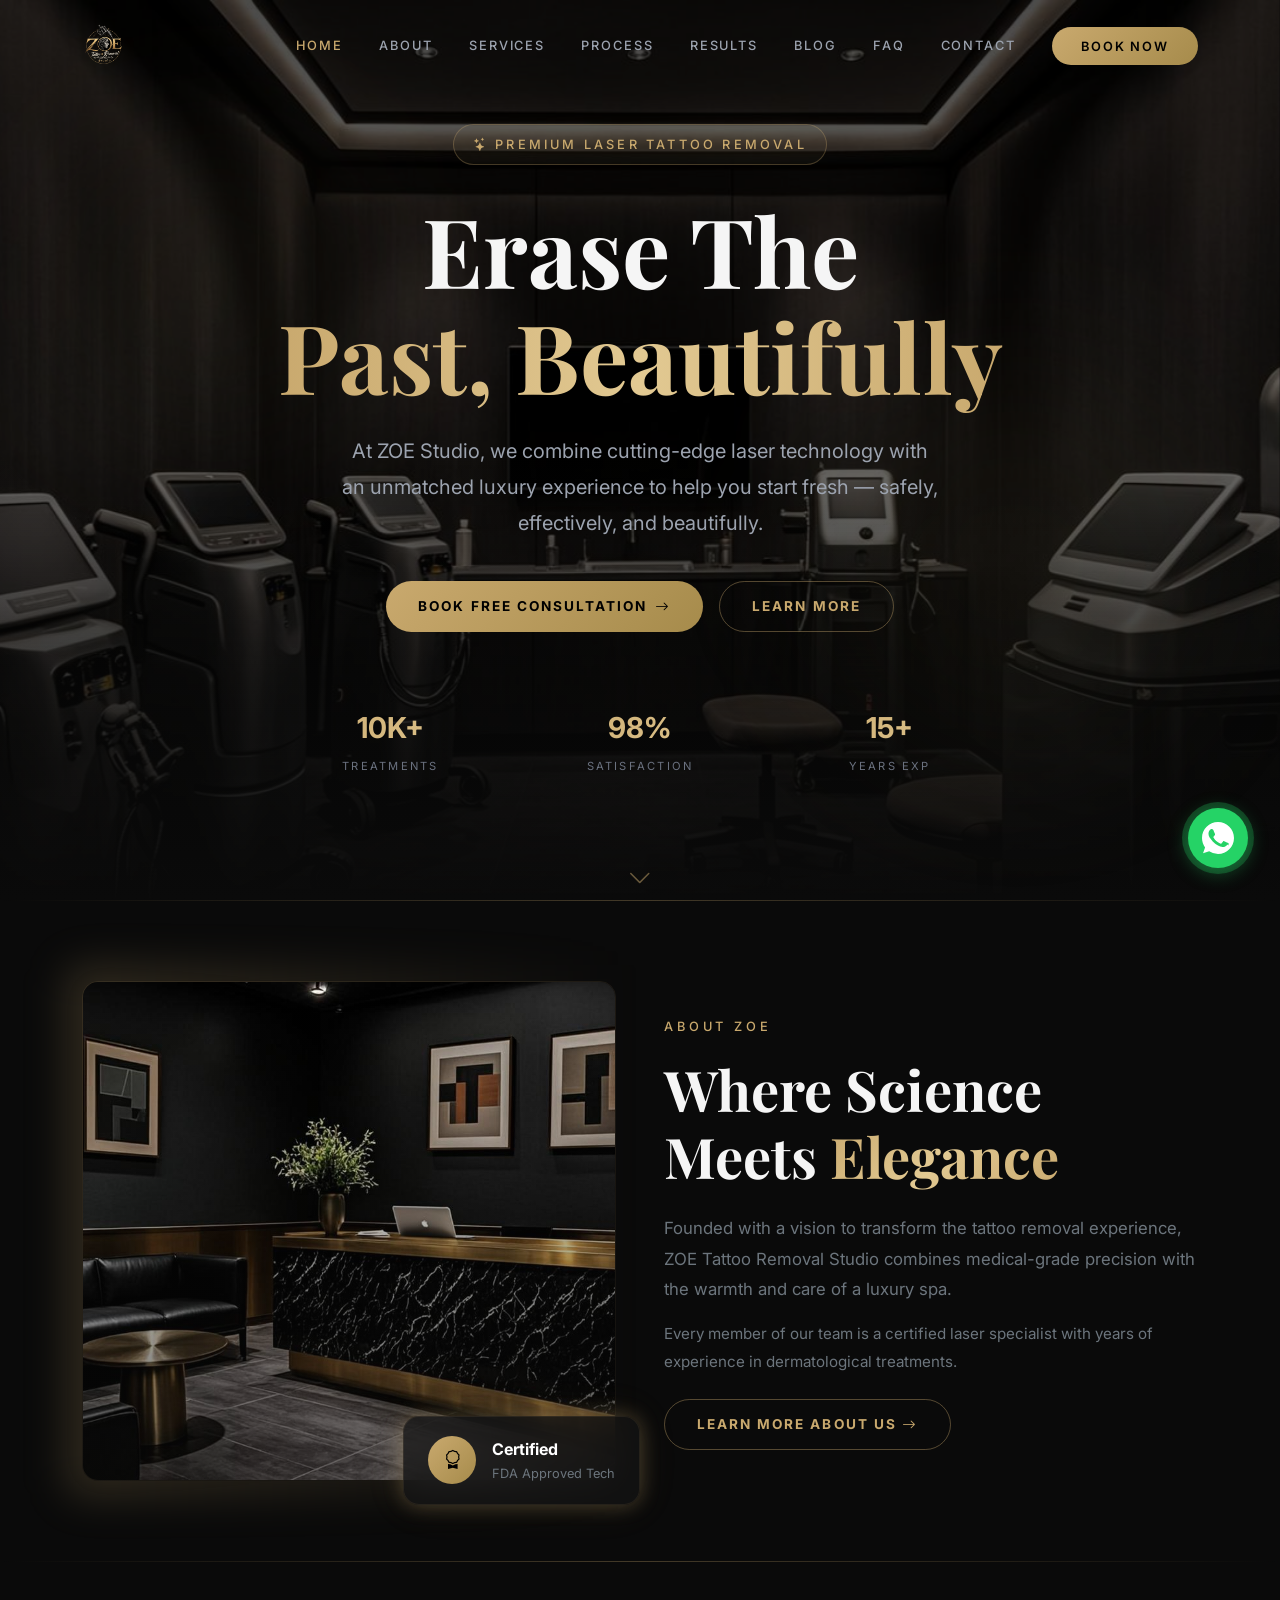
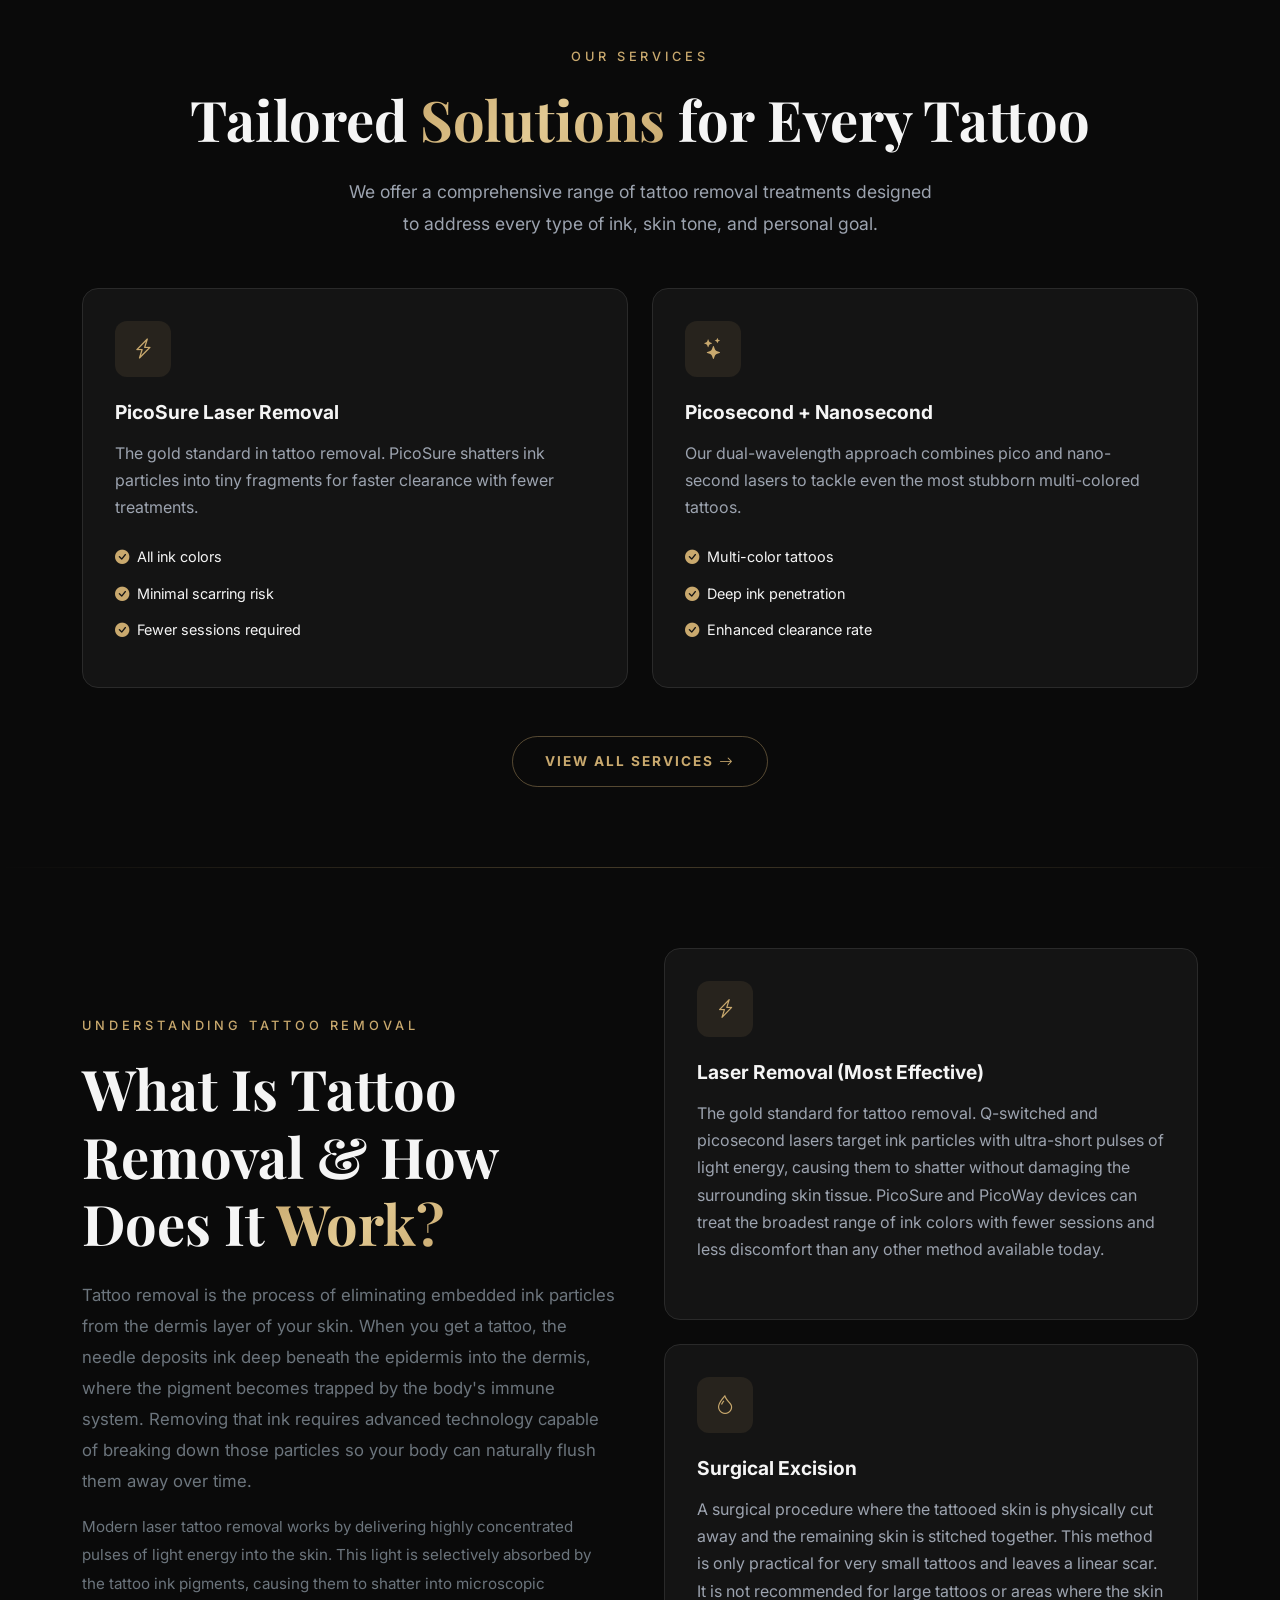
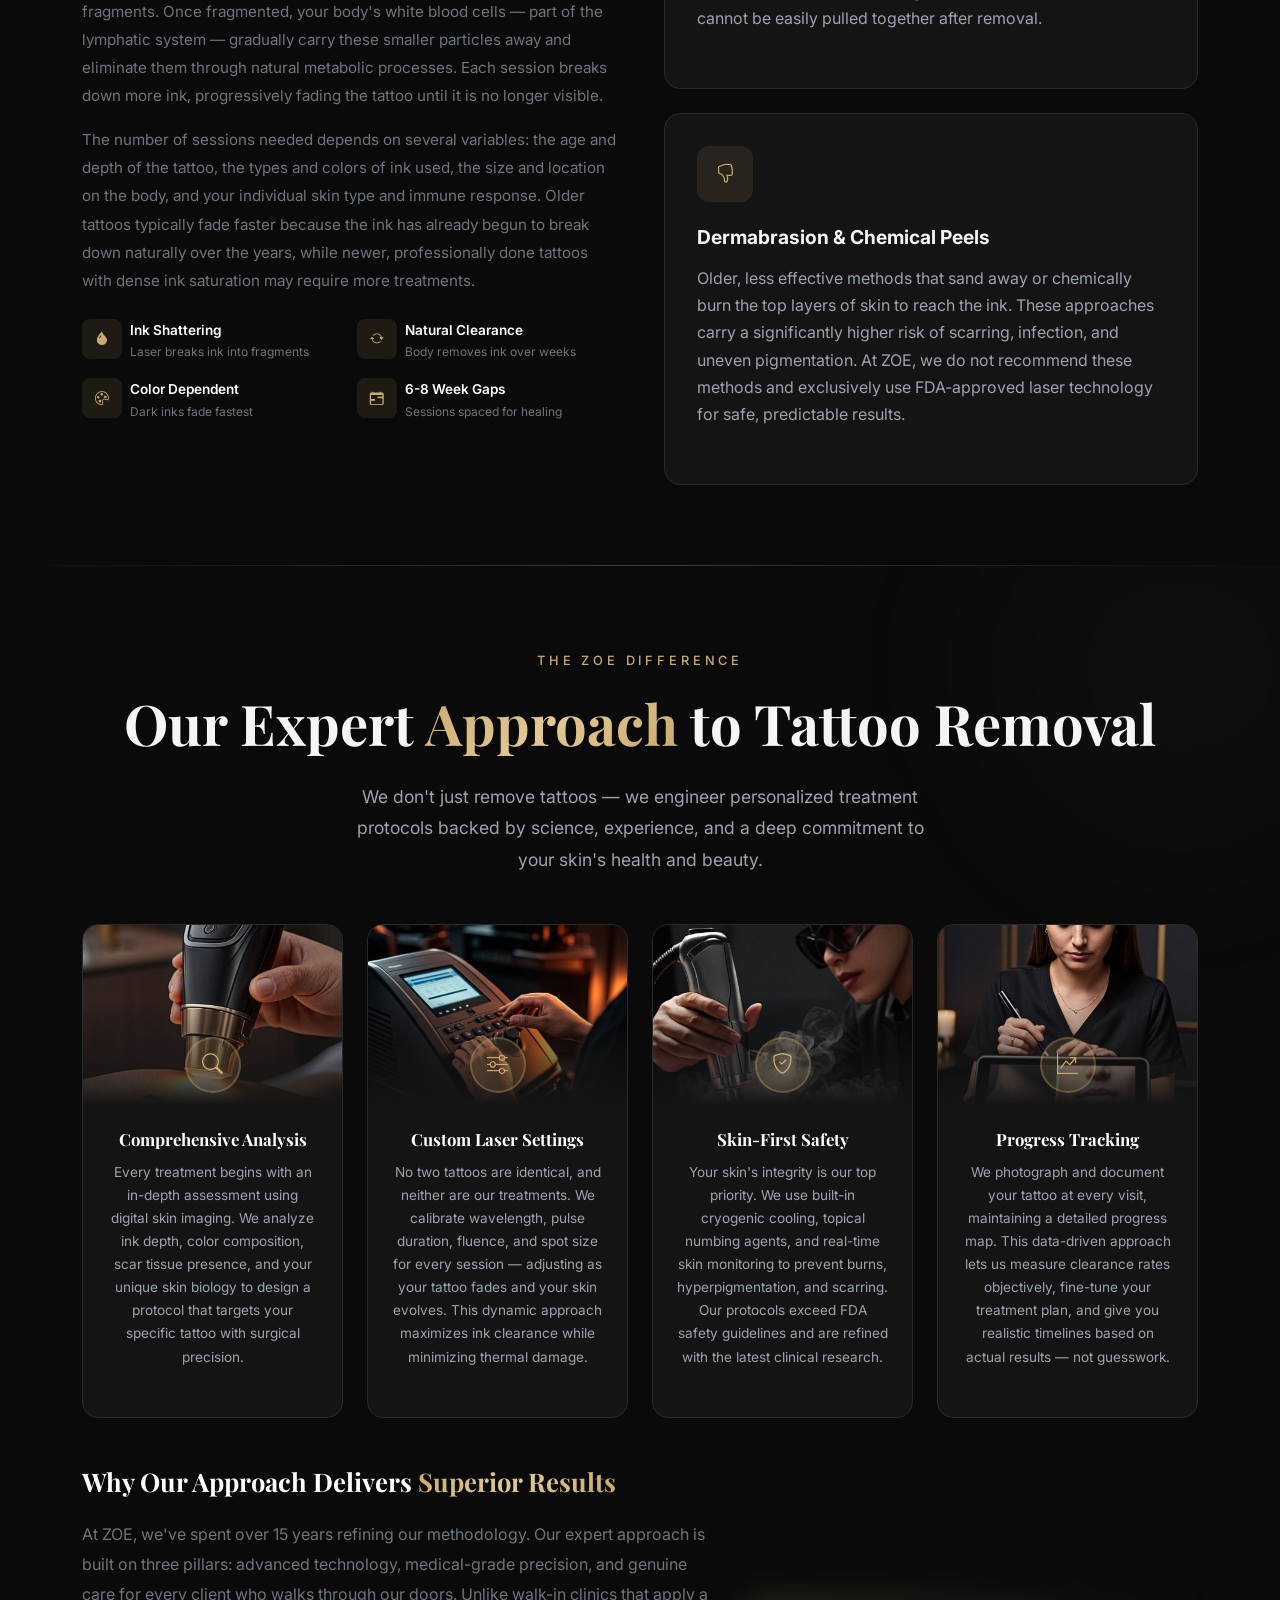
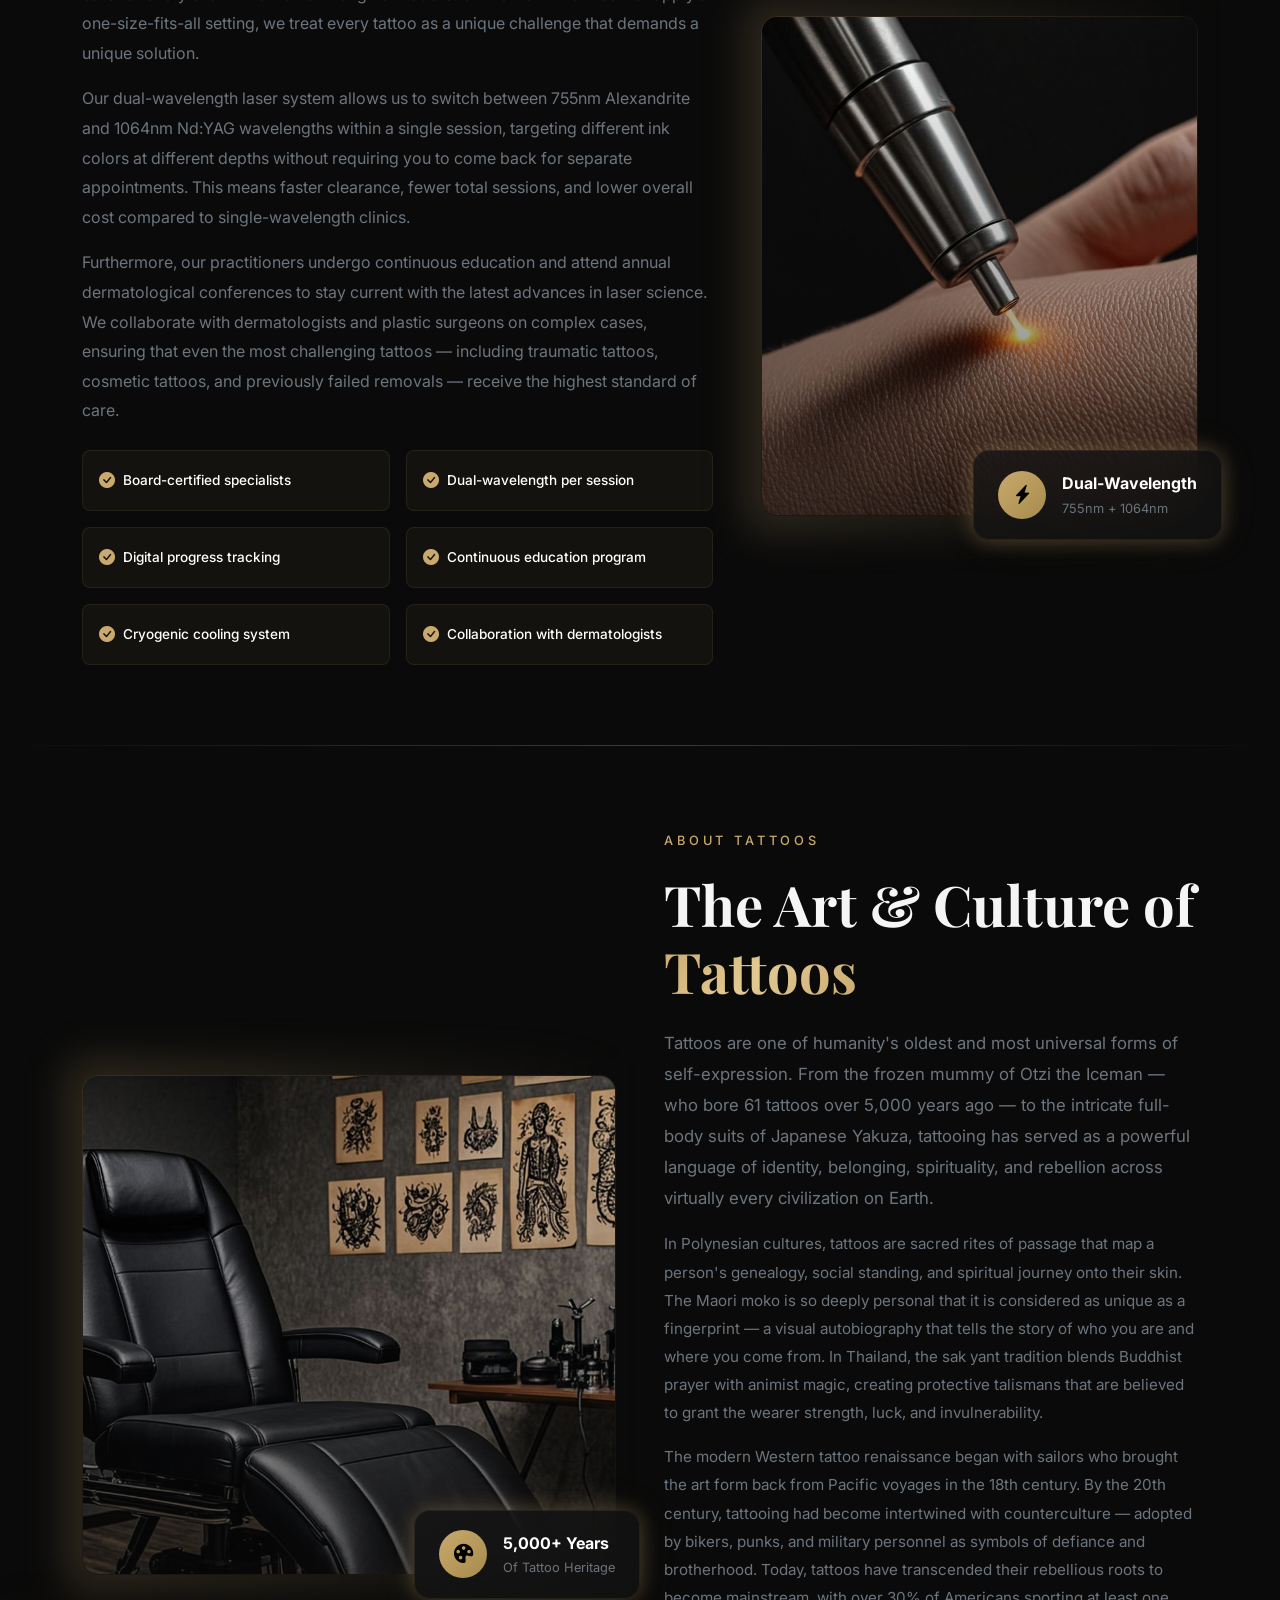
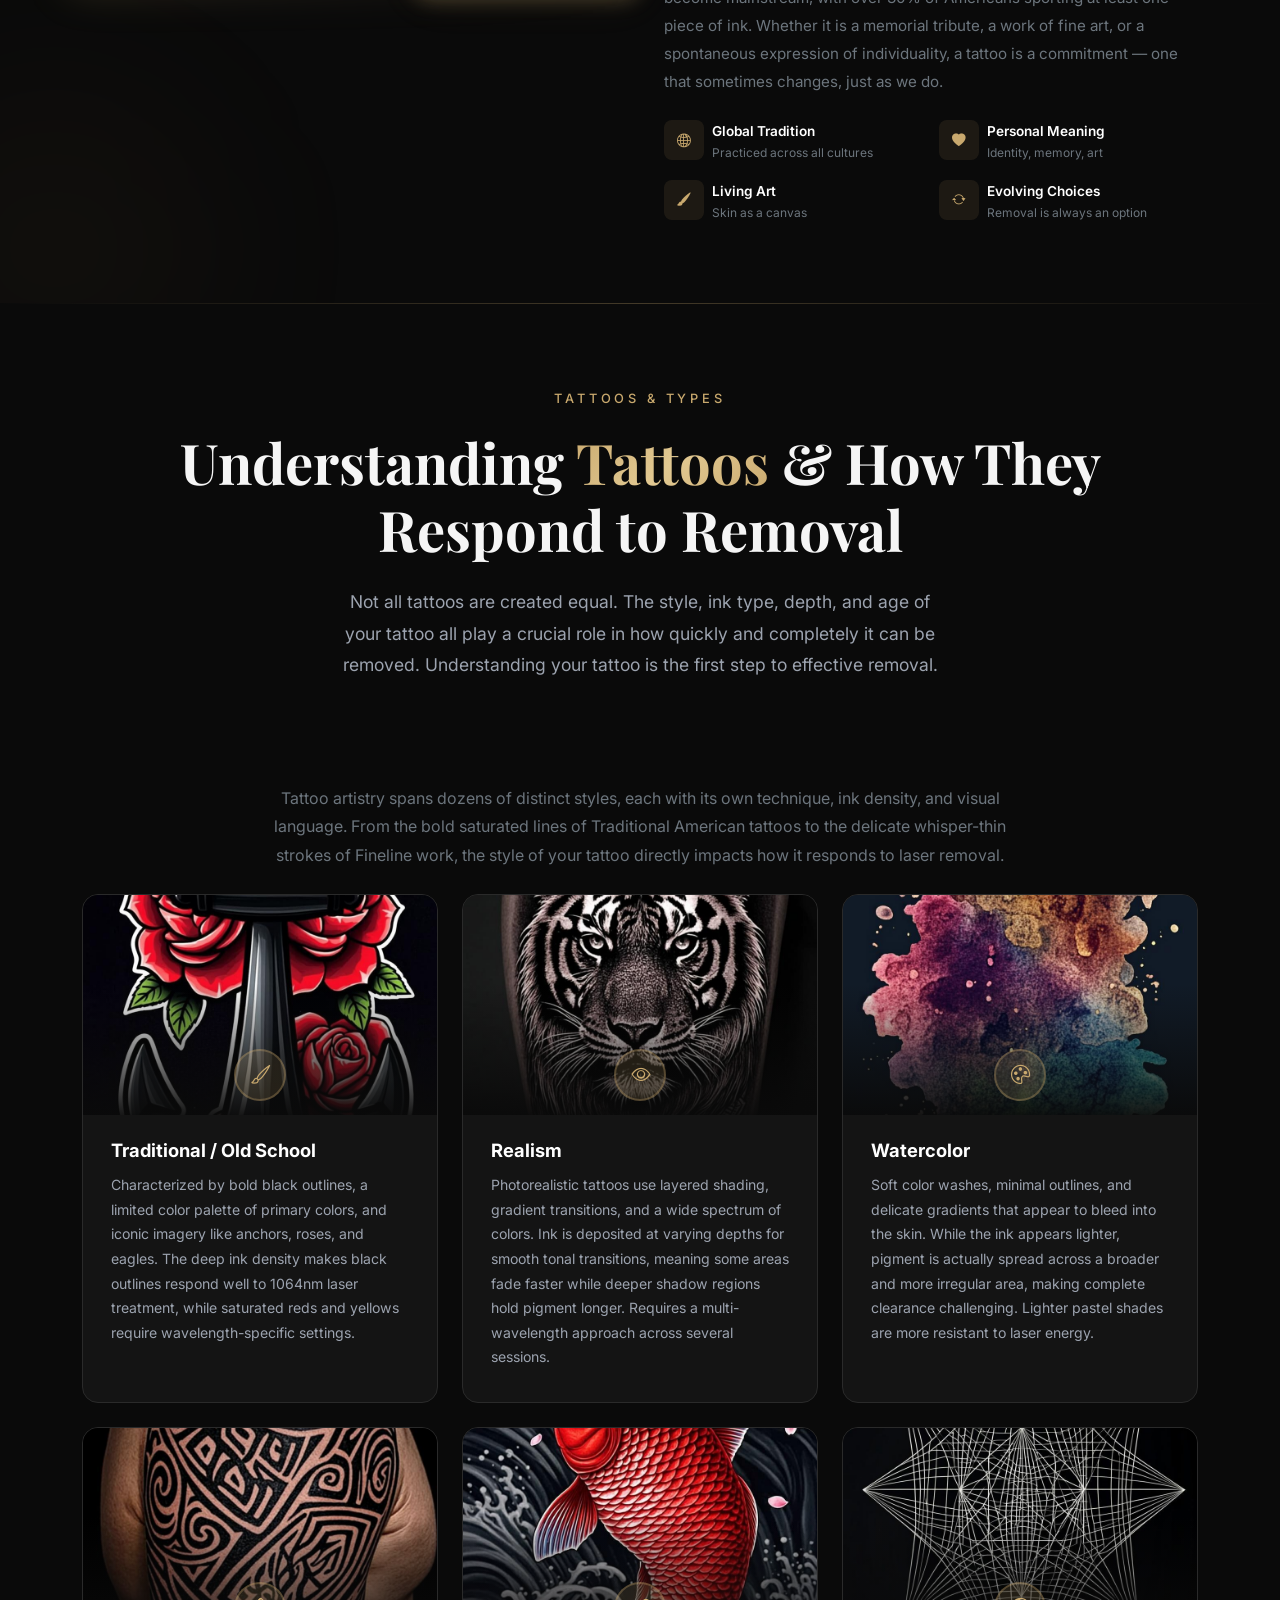
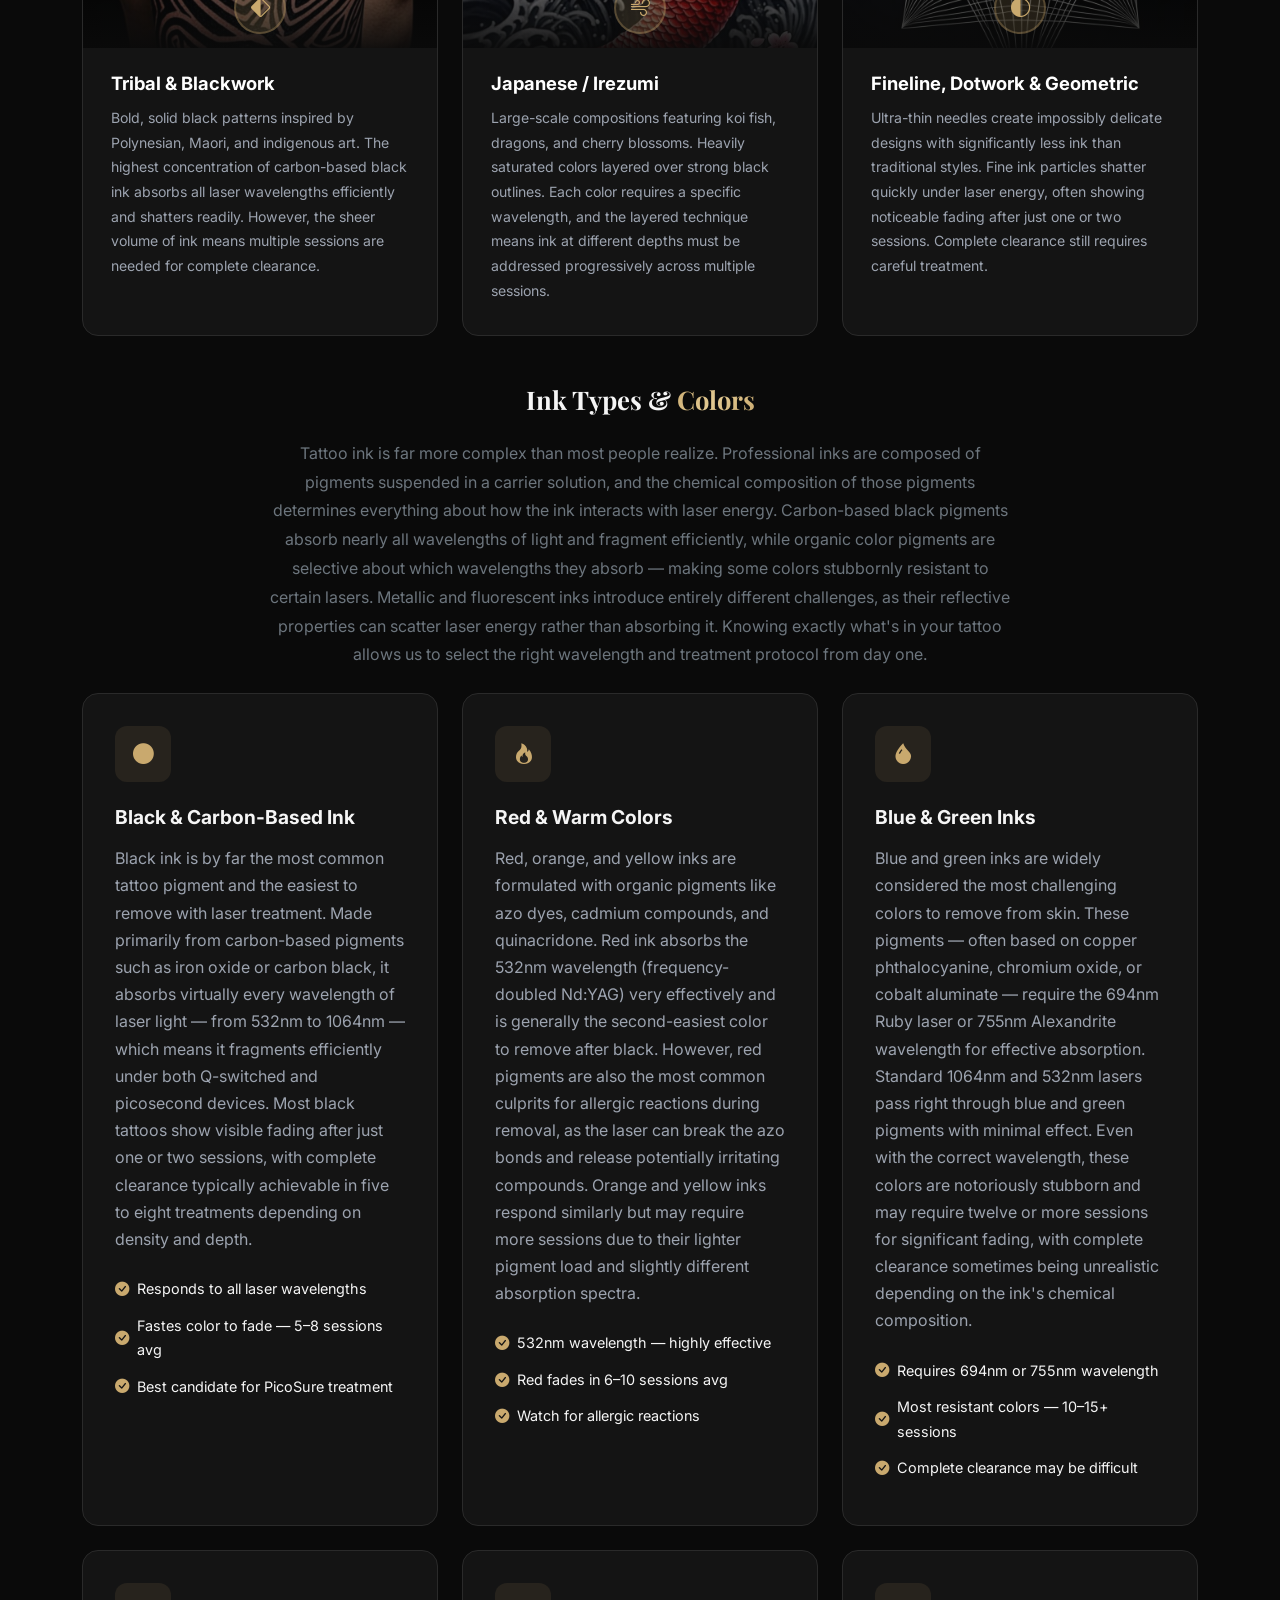
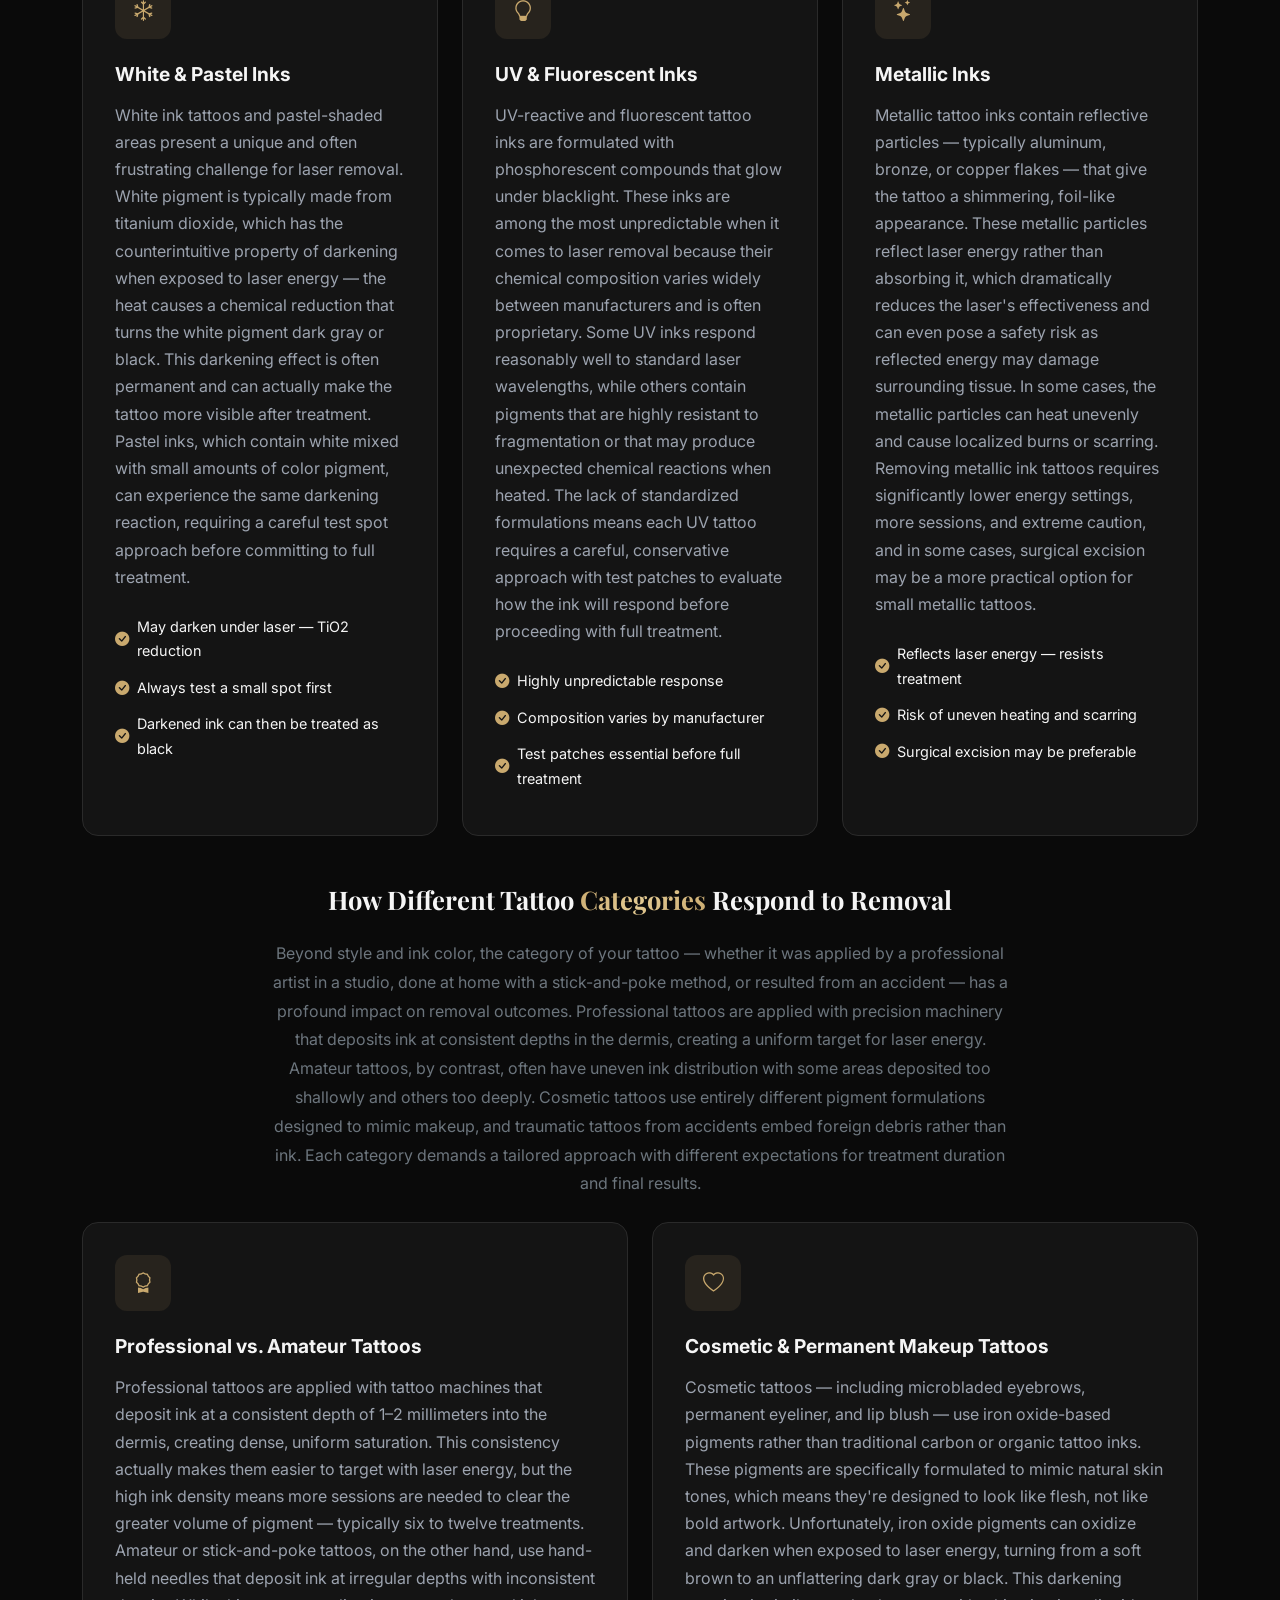
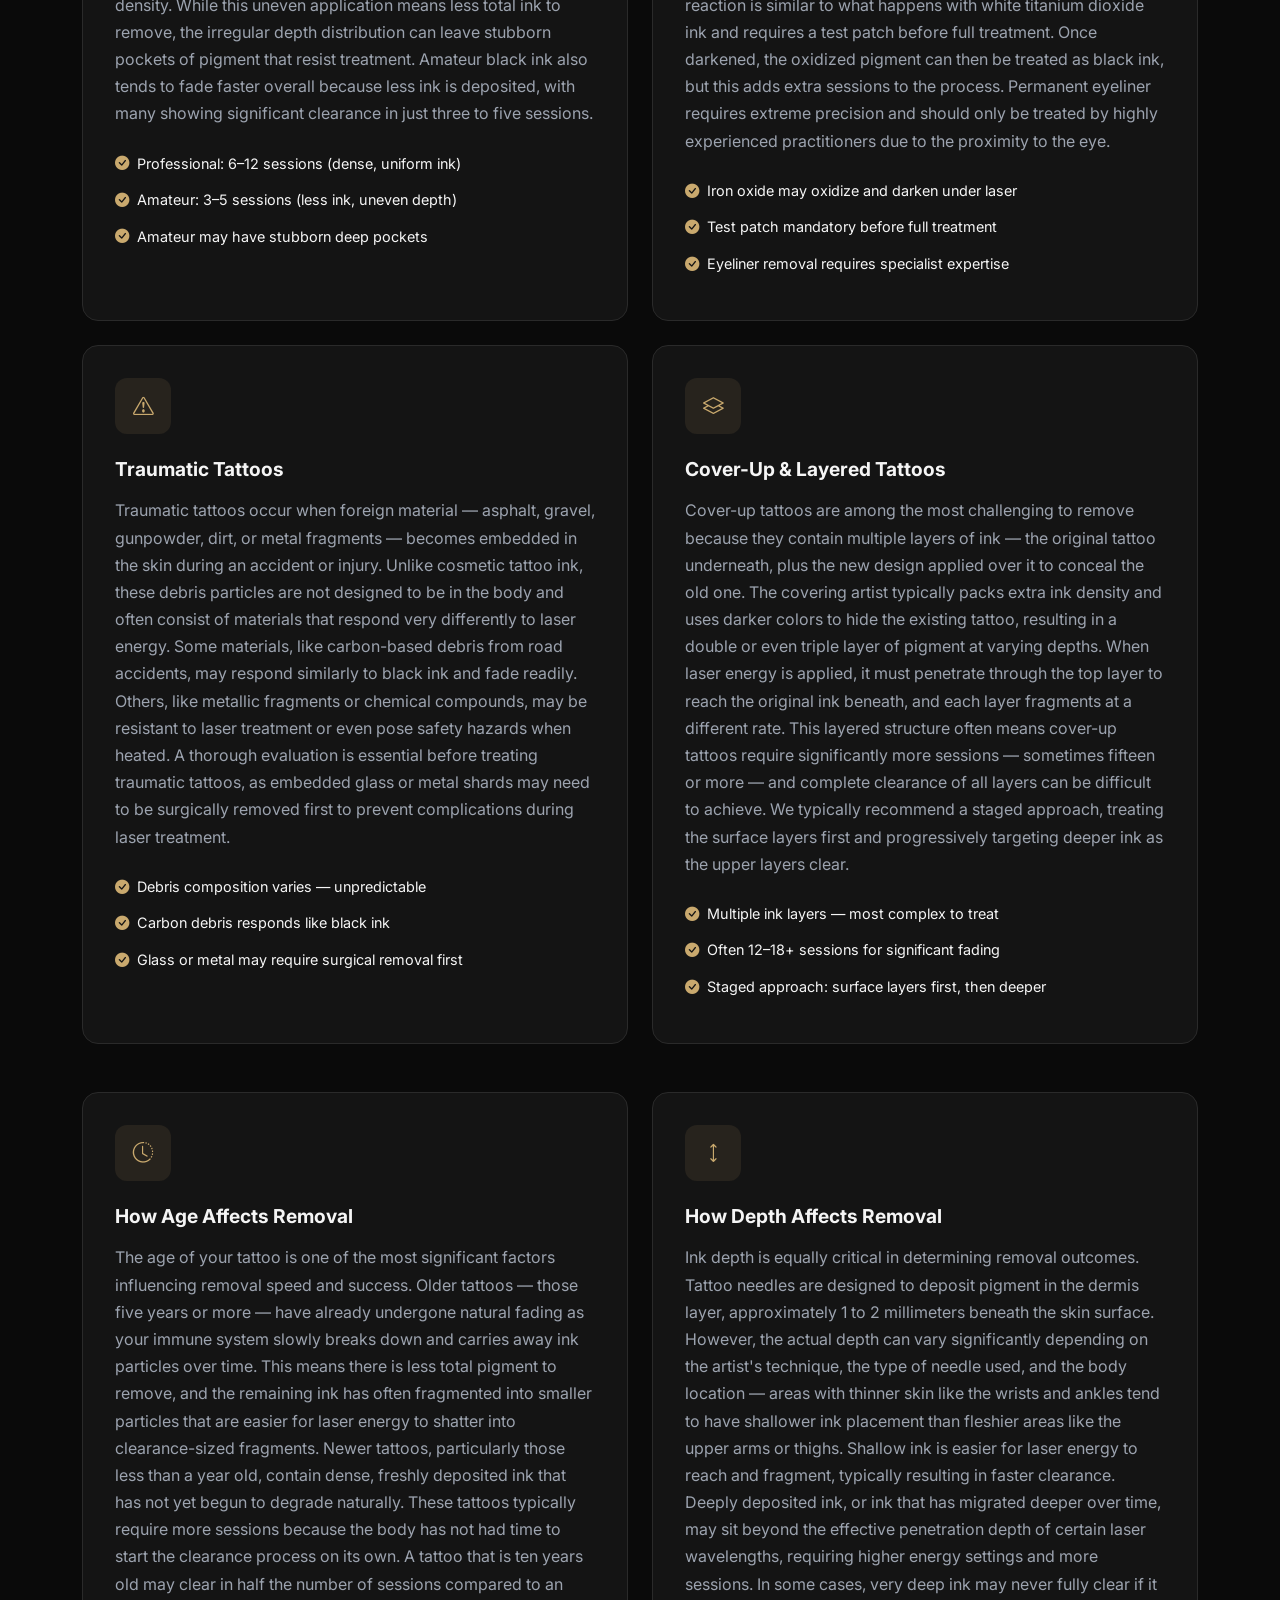
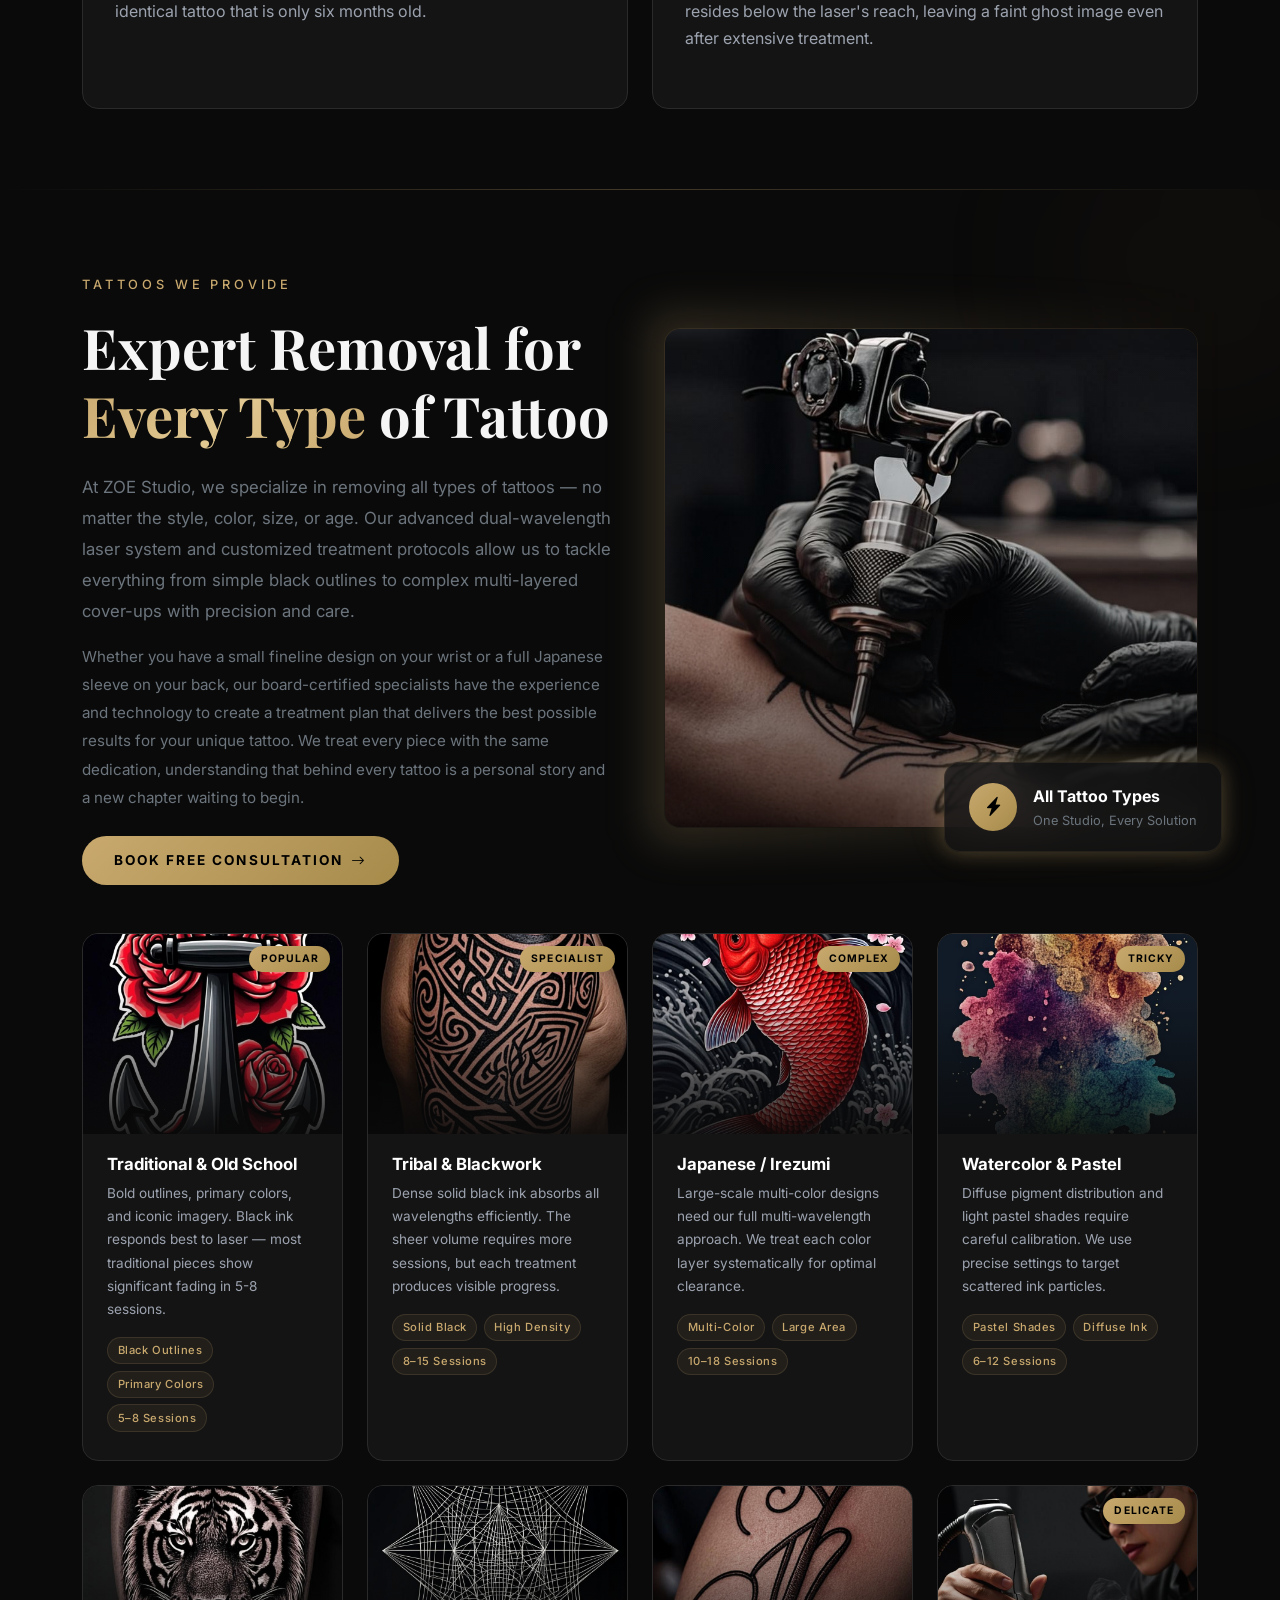
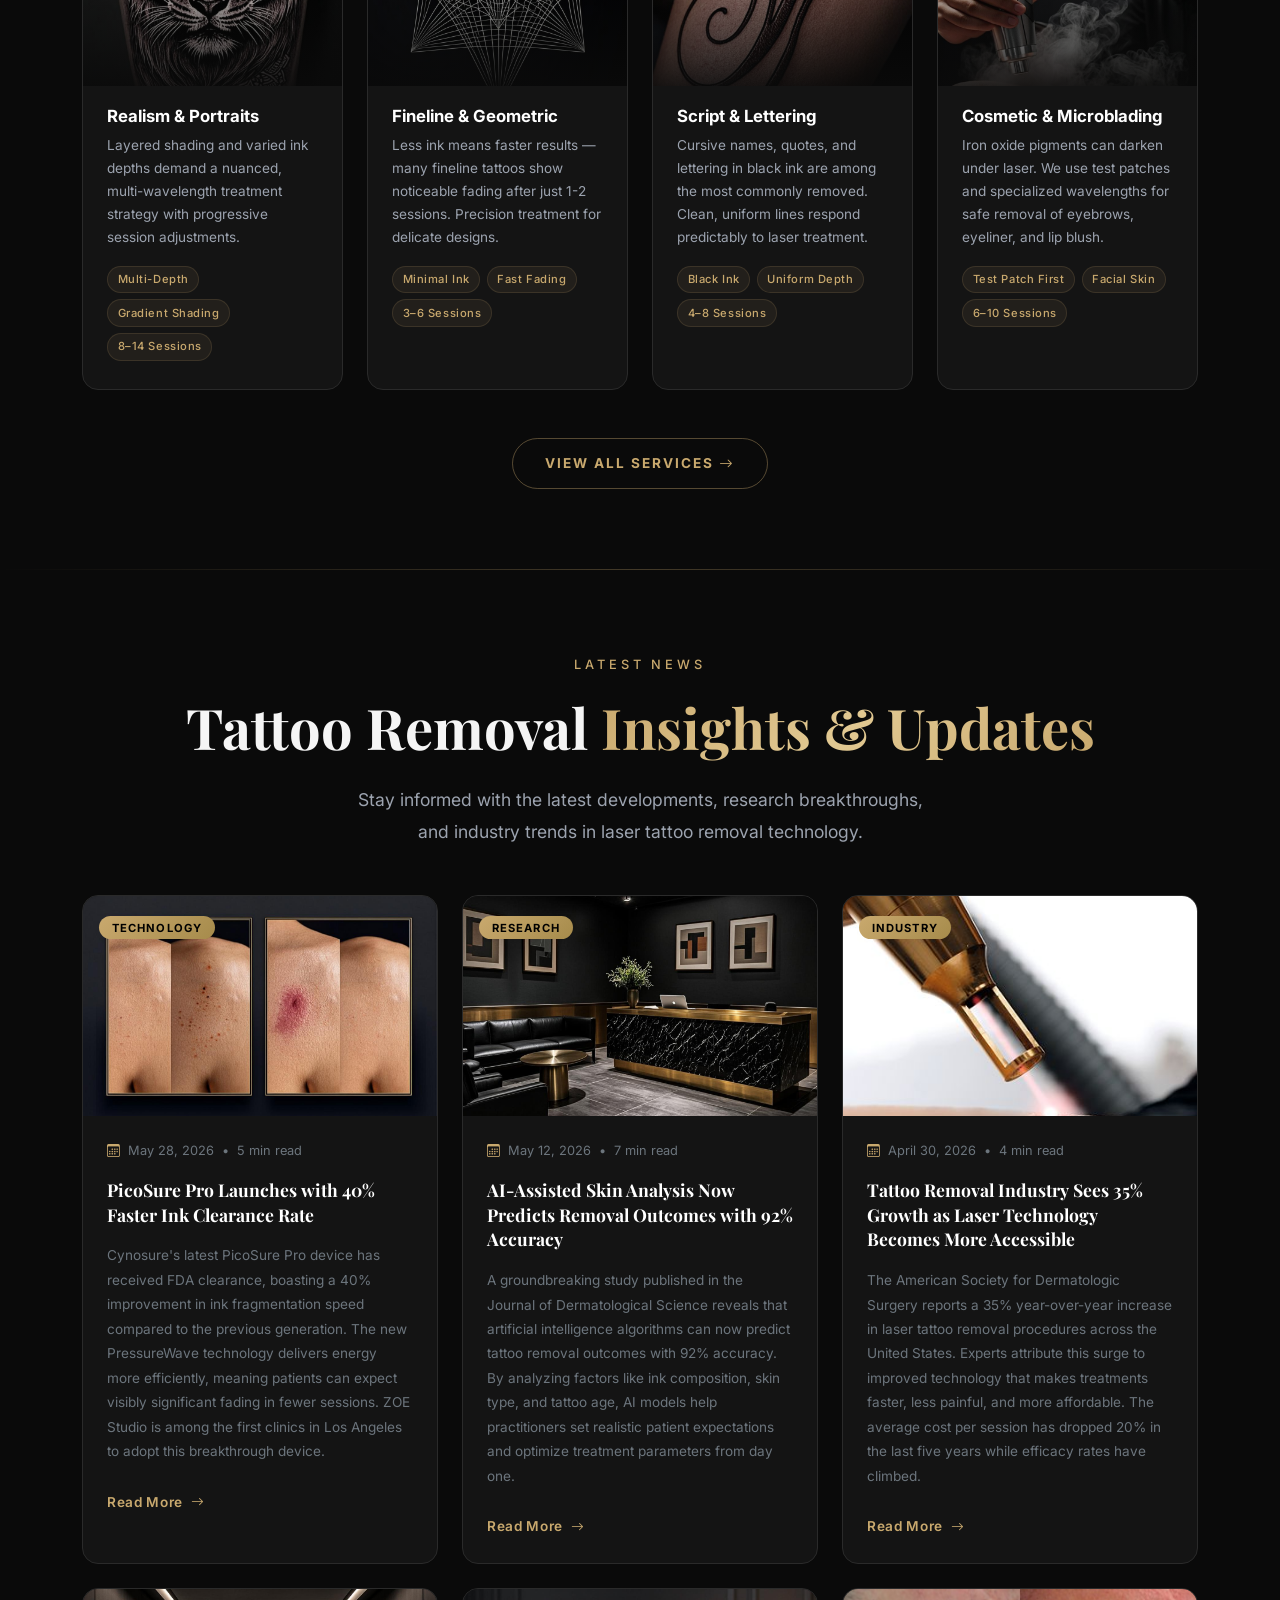
==== index.html @ 63d67d37 "Initial website upload" ====
<!DOCTYPE html>
<html lang="en">
<head>
  <meta charset="UTF-8">
  <meta name="viewport" content="width=device-width, initial-scale=1.0">
  <title>ZOE Tattoo Removal Studio | Premium Laser Tattoo Removal</title>
  <meta name="description" content="ZOE Tattoo Removal Studio offers state-of-the-art laser tattoo removal with advanced technology, expert practitioners, and a luxurious experience.">

  <!-- Google Fonts -->
  <link rel="preconnect" href="https://fonts.googleapis.com">
  <link rel="preconnect" href="https://fonts.gstatic.com" crossorigin>
  <link href="https://fonts.googleapis.com/css2?family=Inter:wght@300;400;500;600;700&family=Playfair+Display:wght@400;600;700;800&display=swap" rel="stylesheet">

  <!-- Bootstrap 5 CSS -->
  <link href="https://cdn.jsdelivr.net/npm/bootstrap@5.3.3/dist/css/bootstrap.min.css" rel="stylesheet">

  <!-- Bootstrap Icons -->
  <link href="https://cdn.jsdelivr.net/npm/bootstrap-icons@1.11.3/font/bootstrap-icons.min.css" rel="stylesheet">

  <!-- Custom CSS -->
  <link rel="stylesheet" href="css/style.css">
</head>
<body>

  <!-- ========== NAVBAR ========== -->
  <nav class="navbar navbar-expand-lg navbar-dark fixed-top navbar-zoe">
    <div class="container">
      <a class="navbar-brand" href="index.html">
        <img src="images\Zoe logo png.png" alt="ZOE Tattoo Removal Studio" class="brand-logo-img">
      </a>
      <button class="navbar-toggler" type="button" data-bs-toggle="collapse" data-bs-target="#navbarNav" aria-controls="navbarNav" aria-expanded="false" aria-label="Toggle navigation">
        <i class="bi bi-list"></i>
      </button>
      <div class="collapse navbar-collapse" id="navbarNav">
        <ul class="navbar-nav ms-auto align-items-center gap-1">
          <li class="nav-item"><a class="nav-link" href="index.html">Home</a></li>
          <li class="nav-item"><a class="nav-link" href="about.html">About</a></li>
          <li class="nav-item"><a class="nav-link" href="services.html">Services</a></li>
          <li class="nav-item"><a class="nav-link" href="process.html">Process</a></li>
          <li class="nav-item"><a class="nav-link" href="results.html">Results</a></li>
          <li class="nav-item"><a class="nav-link" href="blogs.html">Blog</a></li>
          <li class="nav-item"><a class="nav-link" href="faq.html">FAQ</a></li>
          <li class="nav-item"><a class="nav-link" href="contact.html">Contact</a></li>
          <li class="nav-item ms-lg-3">
            <a class="btn btn-book" href="contact.html">Book Now</a>
          </li>
        </ul>
      </div>
    </div>
  </nav>

  <!-- ========== HERO SECTION ========== -->
  <section class="hero-section">
    <div class="hero-bg"></div>
    <div class="hero-overlay"></div>
    <div class="hero-blob-left"></div>
    <div class="hero-blob-right"></div>

    <div class="hero-content">
      <div class="hero-badge fade-in-up">
        <i class="bi bi-stars text-gold" style="font-size:0.85rem;"></i>
        <span>Premium Laser Tattoo Removal</span>
      </div>

      <h1 class="hero-title fade-in-up">
        Erase The<br><span class="gold-shimmer">Past, Beautifully</span>
      </h1>

      <p class="hero-subtitle fade-in-up">
        At ZOE Studio, we combine cutting-edge laser technology with an unmatched luxury experience to help you start fresh — safely, effectively, and beautifully.
      </p>

      <div class="d-flex flex-column flex-sm-row gap-3 justify-content-center fade-in-up">
        <a href="contact.html" class="btn btn-gold">
          Book Free Consultation <i class="bi bi-arrow-right"></i>
        </a>
        <a href="process.html" class="btn btn-outline-gold">Learn More</a>
      </div>

      <div class="hero-stats row g-4 mt-5 fade-in-up">
        <div class="col-4">
          <div class="hero-stat-value" data-count="10" data-suffix="K+">0</div>
          <div class="hero-stat-label">Treatments</div>
        </div>
        <div class="col-4">
          <div class="hero-stat-value" data-count="98" data-suffix="%">0</div>
          <div class="hero-stat-label">Satisfaction</div>
        </div>
        <div class="col-4">
          <div class="hero-stat-value" data-count="15" data-suffix="+">0</div>
          <div class="hero-stat-label">Years Exp</div>
        </div>
      </div>
    </div>

    <div class="position-absolute bottom-0 start-50 translate-middle-x bounce-down">
      <i class="bi bi-chevron-down text-gold" style="font-size:1.5rem; opacity:0.5;"></i>
    </div>
  </section>

  <!-- ========== QUICK ABOUT PREVIEW ========== -->
  <hr class="section-divider">
  <section class="py-5 py-lg-5" style="padding-top:5rem!important; padding-bottom:5rem!important;">
    <div class="container">
      <div class="row align-items-center g-5">
        <div class="col-lg-6 fade-in-up">
          <div class="about-img-wrapper">
            <img src="images/about-studio.png" alt="ZOE Studio Interior">
            <div class="about-img-overlay"></div>
            <div class="about-badge d-flex align-items-center gap-3">
              <div class="brand-logo" style="width:48px;height:48px;font-size:1.2rem;">
                <i class="bi bi-award"></i>
              </div>
              <div>
                <div class="text-white fw-bold" style="font-size:1rem;">Certified</div>
                <div class="text-secondary" style="font-size:0.8rem;">FDA Approved Tech</div>
              </div>
            </div>
          </div>
        </div>
        <div class="col-lg-6 fade-in-up">
          <span class="section-label">About ZOE</span>
          <h2 class="section-title">Where Science Meets <span class="gold-gradient-text">Elegance</span></h2>
          <p class="text-secondary mb-3" style="font-size:1.05rem; line-height:1.8;">
            Founded with a vision to transform the tattoo removal experience, ZOE Tattoo Removal Studio combines medical-grade precision with the warmth and care of a luxury spa.
          </p>
          <p class="text-secondary mb-4" style="font-size:0.95rem; line-height:1.8;">
            Every member of our team is a certified laser specialist with years of experience in dermatological treatments.
          </p>
          <a href="about.html" class="btn btn-outline-gold">Learn More About Us <i class="bi bi-arrow-right"></i></a>
        </div>
      </div>
    </div>
  </section>

  <!-- ========== SERVICES PREVIEW ========== -->
  <hr class="section-divider">
  <section class="py-5" style="padding-top:5rem!important; padding-bottom:5rem!important;">
    <div class="container">
      <div class="text-center mb-5 fade-in-up">
        <span class="section-label">Our Services</span>
        <h2 class="section-title">Tailored <span class="gold-gradient-text">Solutions</span> for Every Tattoo</h2>
        <p class="section-subtitle">We offer a comprehensive range of tattoo removal treatments designed to address every type of ink, skin tone, and personal goal.</p>
      </div>
      <div class="row g-4">
        <div class="col-md-6 fade-in-up">
          <div class="service-card">
            <div class="service-card-icon"><i class="bi bi-lightning-charge" style="font-size:1.3rem;"></i></div>
            <h3>PicoSure Laser Removal</h3>
            <p>The gold standard in tattoo removal. PicoSure shatters ink particles into tiny fragments for faster clearance with fewer treatments.</p>
            <div class="feature-check"><i class="bi bi-check-circle-fill"></i><span>All ink colors</span></div>
            <div class="feature-check"><i class="bi bi-check-circle-fill"></i><span>Minimal scarring risk</span></div>
            <div class="feature-check"><i class="bi bi-check-circle-fill"></i><span>Fewer sessions required</span></div>
          </div>
        </div>
        <div class="col-md-6 fade-in-up">
          <div class="service-card">
            <div class="service-card-icon"><i class="bi bi-stars" style="font-size:1.3rem;"></i></div>
            <h3>Picosecond + Nanosecond</h3>
            <p>Our dual-wavelength approach combines pico and nano-second lasers to tackle even the most stubborn multi-colored tattoos.</p>
            <div class="feature-check"><i class="bi bi-check-circle-fill"></i><span>Multi-color tattoos</span></div>
            <div class="feature-check"><i class="bi bi-check-circle-fill"></i><span>Deep ink penetration</span></div>
            <div class="feature-check"><i class="bi bi-check-circle-fill"></i><span>Enhanced clearance rate</span></div>
          </div>
        </div>
      </div>
      <div class="text-center mt-5 fade-in-up">
        <a href="services.html" class="btn btn-outline-gold">View All Services <i class="bi bi-arrow-right"></i></a>
      </div>
    </div>
  </section>

  <!-- ========== UNDERSTANDING TATTOO REMOVAL ========== -->
  <hr class="section-divider">
  <section class="py-5" style="padding-top:5rem!important; padding-bottom:5rem!important;">
    <div class="container">
      <div class="row g-5 align-items-center">
        <div class="col-lg-6 fade-in-up">
          <span class="section-label">Understanding Tattoo Removal</span>
          <h2 class="section-title">What Is Tattoo Removal &amp; How Does It <span class="gold-gradient-text">Work?</span></h2>
          <p class="text-secondary mb-3" style="font-size:1.05rem; line-height:1.85;">
            Tattoo removal is the process of eliminating embedded ink particles from the dermis layer of your skin. When you get a tattoo, the needle deposits ink deep beneath the epidermis into the dermis, where the pigment becomes trapped by the body's immune system. Removing that ink requires advanced technology capable of breaking down those particles so your body can naturally flush them away over time.
          </p>
          <p class="text-secondary mb-3" style="font-size:0.95rem; line-height:1.85;">
            Modern laser tattoo removal works by delivering highly concentrated pulses of light energy into the skin. This light is selectively absorbed by the tattoo ink pigments, causing them to shatter into microscopic fragments. Once fragmented, your body's white blood cells — part of the lymphatic system — gradually carry these smaller particles away and eliminate them through natural metabolic processes. Each session breaks down more ink, progressively fading the tattoo until it is no longer visible.
          </p>
          <p class="text-secondary mb-4" style="font-size:0.95rem; line-height:1.85;">
            The number of sessions needed depends on several variables: the age and depth of the tattoo, the types and colors of ink used, the size and location on the body, and your individual skin type and immune response. Older tattoos typically fade faster because the ink has already begun to break down naturally over the years, while newer, professionally done tattoos with dense ink saturation may require more treatments.
          </p>

          <div class="row g-3">
            <div class="col-6">
              <div class="d-flex align-items-start gap-2">
                <div class="about-feature-icon"><i class="bi bi-droplet-fill" style="font-size:0.85rem;"></i></div>
                <div>
                  <div class="text-white fw-semibold" style="font-size:0.85rem;">Ink Shattering</div>
                  <div class="text-secondary" style="font-size:0.75rem;">Laser breaks ink into fragments</div>
                </div>
              </div>
            </div>
            <div class="col-6">
              <div class="d-flex align-items-start gap-2">
                <div class="about-feature-icon"><i class="bi bi-arrow-repeat" style="font-size:0.85rem;"></i></div>
                <div>
                  <div class="text-white fw-semibold" style="font-size:0.85rem;">Natural Clearance</div>
                  <div class="text-secondary" style="font-size:0.75rem;">Body removes ink over weeks</div>
                </div>
              </div>
            </div>
            <div class="col-6">
              <div class="d-flex align-items-start gap-2">
                <div class="about-feature-icon"><i class="bi bi-palette" style="font-size:0.85rem;"></i></div>
                <div>
                  <div class="text-white fw-semibold" style="font-size:0.85rem;">Color Dependent</div>
                  <div class="text-secondary" style="font-size:0.75rem;">Dark inks fade fastest</div>
                </div>
              </div>
            </div>
            <div class="col-6">
              <div class="d-flex align-items-start gap-2">
                <div class="about-feature-icon"><i class="bi bi-calendar-range" style="font-size:0.85rem;"></i></div>
                <div>
                  <div class="text-white fw-semibold" style="font-size:0.85rem;">6-8 Week Gaps</div>
                  <div class="text-secondary" style="font-size:0.75rem;">Sessions spaced for healing</div>
                </div>
              </div>
            </div>
          </div>
        </div>

        <div class="col-lg-6 fade-in-up">
          <div class="row g-4">
            <!-- Types of Removal Methods -->
            <div class="col-12">
              <div class="service-card">
                <div class="service-card-icon"><i class="bi bi-lightning-charge" style="font-size:1.2rem;"></i></div>
                <h3>Laser Removal (Most Effective)</h3>
                <p>The gold standard for tattoo removal. Q-switched and picosecond lasers target ink particles with ultra-short pulses of light energy, causing them to shatter without damaging the surrounding skin tissue. PicoSure and PicoWay devices can treat the broadest range of ink colors with fewer sessions and less discomfort than any other method available today.</p>
              </div>
            </div>
            <div class="col-12">
              <div class="service-card">
                <div class="service-card-icon"><i class="bi bi-droplet" style="font-size:1.2rem;"></i></div>
                <h3>Surgical Excision</h3>
                <p>A surgical procedure where the tattooed skin is physically cut away and the remaining skin is stitched together. This method is only practical for very small tattoos and leaves a linear scar. It is not recommended for large tattoos or areas where the skin cannot be easily pulled together after removal.</p>
              </div>
            </div>
            <div class="col-12">
              <div class="service-card">
                <div class="service-card-icon"><i class="bi bi-hand-thumbs-down" style="font-size:1.2rem;"></i></div>
                <h3>Dermabrasion &amp; Chemical Peels</h3>
                <p>Older, less effective methods that sand away or chemically burn the top layers of skin to reach the ink. These approaches carry a significantly higher risk of scarring, infection, and uneven pigmentation. At ZOE, we do not recommend these methods and exclusively use FDA-approved laser technology for safe, predictable results.</p>
              </div>
            </div>
          </div>
        </div>
      </div>
    </div>
  </section>

  <!-- ========== EXPERT APPROACH ========== -->
  <hr class="section-divider">
  <section class="py-5" style="padding-top:5rem!important; padding-bottom:5rem!important; position:relative; overflow:hidden;">
    <div class="position-absolute" style="top:-100px; right:-100px; width:400px; height:400px; background:rgba(201,169,110,0.03); border-radius:50%; filter:blur(80px); pointer-events:none;"></div>
    <div class="container">
      <div class="text-center mb-5 fade-in-up">
        <span class="section-label">The ZOE Difference</span>
        <h2 class="section-title">Our Expert <span class="gold-gradient-text">Approach</span> to Tattoo Removal</h2>
        <p class="section-subtitle">We don't just remove tattoos — we engineer personalized treatment protocols backed by science, experience, and a deep commitment to your skin's health and beauty.</p>
      </div>

      <!-- Pillar Cards with Images -->
      <div class="row g-4 mb-5">
        <div class="col-md-6 col-lg-3 fade-in-up">
          <div style="background:var(--dark-card); border:1px solid var(--dark-border); border-radius:1rem; overflow:hidden; height:100%; transition:all 0.5s ease;">
            <div style="position:relative; overflow:hidden;">
              <img src="images/expert-analysis.png" alt="Digital skin analysis for tattoo removal" style="width:100%; height:180px; object-fit:cover; transition:transform 0.5s ease;" onmouseover="this.style.transform='scale(1.05)'" onmouseout="this.style.transform='scale(1)'">
              <div style="position:absolute; inset:0; background:linear-gradient(to top, var(--dark-card), transparent 60%);"></div>
              <div style="position:absolute; bottom:12px; left:50%; transform:translateX(-50%); z-index:2;">
                <div style="width:56px; height:56px; border-radius:50%; background:rgba(201,169,110,0.15); border:2px solid rgba(201,169,110,0.3); display:flex; align-items:center; justify-content:center;">
                  <i class="bi bi-search text-gold" style="font-size:1.3rem;"></i>
                </div>
              </div>
            </div>
            <div style="padding:1.5rem 1.5rem 2rem; text-align:center;">
              <h3 style="font-size:1.05rem; font-weight:700; color:#fff; margin-bottom:0.75rem;">Comprehensive Analysis</h3>
              <p style="font-size:0.85rem; color:#9CA3AF; line-height:1.7;">Every treatment begins with an in-depth assessment using digital skin imaging. We analyze ink depth, color composition, scar tissue presence, and your unique skin biology to design a protocol that targets your specific tattoo with surgical precision.</p>
            </div>
          </div>
        </div>
        <div class="col-md-6 col-lg-3 fade-in-up">
          <div style="background:var(--dark-card); border:1px solid var(--dark-border); border-radius:1rem; overflow:hidden; height:100%; transition:all 0.5s ease;">
            <div style="position:relative; overflow:hidden;">
              <img src="images/expert-settings.png" alt="Custom laser calibration and settings" style="width:100%; height:180px; object-fit:cover; transition:transform 0.5s ease;" onmouseover="this.style.transform='scale(1.05)'" onmouseout="this.style.transform='scale(1)'">
              <div style="position:absolute; inset:0; background:linear-gradient(to top, var(--dark-card), transparent 60%);"></div>
              <div style="position:absolute; bottom:12px; left:50%; transform:translateX(-50%); z-index:2;">
                <div style="width:56px; height:56px; border-radius:50%; background:rgba(201,169,110,0.15); border:2px solid rgba(201,169,110,0.3); display:flex; align-items:center; justify-content:center;">
                  <i class="bi bi-sliders text-gold" style="font-size:1.3rem;"></i>
                </div>
              </div>
            </div>
            <div style="padding:1.5rem 1.5rem 2rem; text-align:center;">
              <h3 style="font-size:1.05rem; font-weight:700; color:#fff; margin-bottom:0.75rem;">Custom Laser Settings</h3>
              <p style="font-size:0.85rem; color:#9CA3AF; line-height:1.7;">No two tattoos are identical, and neither are our treatments. We calibrate wavelength, pulse duration, fluence, and spot size for every session — adjusting as your tattoo fades and your skin evolves. This dynamic approach maximizes ink clearance while minimizing thermal damage.</p>
            </div>
          </div>
        </div>
        <div class="col-md-6 col-lg-3 fade-in-up">
          <div style="background:var(--dark-card); border:1px solid var(--dark-border); border-radius:1rem; overflow:hidden; height:100%; transition:all 0.5s ease;">
            <div style="position:relative; overflow:hidden;">
              <img src="images/expert-safety.png" alt="Cryogenic cooling for safe treatment" style="width:100%; height:180px; object-fit:cover; transition:transform 0.5s ease;" onmouseover="this.style.transform='scale(1.05)'" onmouseout="this.style.transform='scale(1)'">
              <div style="position:absolute; inset:0; background:linear-gradient(to top, var(--dark-card), transparent 60%);"></div>
              <div style="position:absolute; bottom:12px; left:50%; transform:translateX(-50%); z-index:2;">
                <div style="width:56px; height:56px; border-radius:50%; background:rgba(201,169,110,0.15); border:2px solid rgba(201,169,110,0.3); display:flex; align-items:center; justify-content:center;">
                  <i class="bi bi-shield-check text-gold" style="font-size:1.3rem;"></i>
                </div>
              </div>
            </div>
            <div style="padding:1.5rem 1.5rem 2rem; text-align:center;">
              <h3 style="font-size:1.05rem; font-weight:700; color:#fff; margin-bottom:0.75rem;">Skin-First Safety</h3>
              <p style="font-size:0.85rem; color:#9CA3AF; line-height:1.7;">Your skin's integrity is our top priority. We use built-in cryogenic cooling, topical numbing agents, and real-time skin monitoring to prevent burns, hyperpigmentation, and scarring. Our protocols exceed FDA safety guidelines and are refined with the latest clinical research.</p>
            </div>
          </div>
        </div>
        <div class="col-md-6 col-lg-3 fade-in-up">
          <div style="background:var(--dark-card); border:1px solid var(--dark-border); border-radius:1rem; overflow:hidden; height:100%; transition:all 0.5s ease;">
            <div style="position:relative; overflow:hidden;">
              <img src="images/expert-tracking.png" alt="Digital progress tracking documentation" style="width:100%; height:180px; object-fit:cover; transition:transform 0.5s ease;" onmouseover="this.style.transform='scale(1.05)'" onmouseout="this.style.transform='scale(1)'">
              <div style="position:absolute; inset:0; background:linear-gradient(to top, var(--dark-card), transparent 60%);"></div>
              <div style="position:absolute; bottom:12px; left:50%; transform:translateX(-50%); z-index:2;">
                <div style="width:56px; height:56px; border-radius:50%; background:rgba(201,169,110,0.15); border:2px solid rgba(201,169,110,0.3); display:flex; align-items:center; justify-content:center;">
                  <i class="bi bi-graph-up-arrow text-gold" style="font-size:1.3rem;"></i>
                </div>
              </div>
            </div>
            <div style="padding:1.5rem 1.5rem 2rem; text-align:center;">
              <h3 style="font-size:1.05rem; font-weight:700; color:#fff; margin-bottom:0.75rem;">Progress Tracking</h3>
              <p style="font-size:0.85rem; color:#9CA3AF; line-height:1.7;">We photograph and document your tattoo at every visit, maintaining a detailed progress map. This data-driven approach lets us measure clearance rates objectively, fine-tune your treatment plan, and give you realistic timelines based on actual results — not guesswork.</p>
            </div>
          </div>
        </div>
      </div>

      <!-- Expert Approach Detail Row -->
      <div class="row g-5 align-items-center">
        <div class="col-lg-7 fade-in-up">
          <h3 class="text-white mb-4" style="font-size:1.6rem;">Why Our Approach Delivers <span class="gold-gradient-text">Superior Results</span></h3>
          <p class="text-secondary mb-3" style="line-height:1.85;">
            At ZOE, we've spent over 15 years refining our methodology. Our expert approach is built on three pillars: advanced technology, medical-grade precision, and genuine care for every client who walks through our doors. Unlike walk-in clinics that apply a one-size-fits-all setting, we treat every tattoo as a unique challenge that demands a unique solution.
          </p>
          <p class="text-secondary mb-3" style="line-height:1.85;">
            Our dual-wavelength laser system allows us to switch between 755nm Alexandrite and 1064nm Nd:YAG wavelengths within a single session, targeting different ink colors at different depths without requiring you to come back for separate appointments. This means faster clearance, fewer total sessions, and lower overall cost compared to single-wavelength clinics.
          </p>
          <p class="text-secondary mb-4" style="line-height:1.85;">
            Furthermore, our practitioners undergo continuous education and attend annual dermatological conferences to stay current with the latest advances in laser science. We collaborate with dermatologists and plastic surgeons on complex cases, ensuring that even the most challenging tattoos — including traumatic tattoos, cosmetic tattoos, and previously failed removals — receive the highest standard of care.
          </p>

          <div class="row g-3">
            <div class="col-sm-6">
              <div class="d-flex align-items-center gap-2 p-3 rounded-3" style="background:rgba(201,169,110,0.05); border:1px solid rgba(201,169,110,0.1);">
                <i class="bi bi-check-circle-fill text-gold" style="font-size:1rem;"></i>
                <span class="text-white" style="font-size:0.85rem; font-weight:500;">Board-certified specialists</span>
              </div>
            </div>
            <div class="col-sm-6">
              <div class="d-flex align-items-center gap-2 p-3 rounded-3" style="background:rgba(201,169,110,0.05); border:1px solid rgba(201,169,110,0.1);">
                <i class="bi bi-check-circle-fill text-gold" style="font-size:1rem;"></i>
                <span class="text-white" style="font-size:0.85rem; font-weight:500;">Dual-wavelength per session</span>
              </div>
            </div>
            <div class="col-sm-6">
              <div class="d-flex align-items-center gap-2 p-3 rounded-3" style="background:rgba(201,169,110,0.05); border:1px solid rgba(201,169,110,0.1);">
                <i class="bi bi-check-circle-fill text-gold" style="font-size:1rem;"></i>
                <span class="text-white" style="font-size:0.85rem; font-weight:500;">Digital progress tracking</span>
              </div>
            </div>
            <div class="col-sm-6">
              <div class="d-flex align-items-center gap-2 p-3 rounded-3" style="background:rgba(201,169,110,0.05); border:1px solid rgba(201,169,110,0.1);">
                <i class="bi bi-check-circle-fill text-gold" style="font-size:1rem;"></i>
                <span class="text-white" style="font-size:0.85rem; font-weight:500;">Continuous education program</span>
              </div>
            </div>
            <div class="col-sm-6">
              <div class="d-flex align-items-center gap-2 p-3 rounded-3" style="background:rgba(201,169,110,0.05); border:1px solid rgba(201,169,110,0.1);">
                <i class="bi bi-check-circle-fill text-gold" style="font-size:1rem;"></i>
                <span class="text-white" style="font-size:0.85rem; font-weight:500;">Cryogenic cooling system</span>
              </div>
            </div>
            <div class="col-sm-6">
              <div class="d-flex align-items-center gap-2 p-3 rounded-3" style="background:rgba(201,169,110,0.05); border:1px solid rgba(201,169,110,0.1);">
                <i class="bi bi-check-circle-fill text-gold" style="font-size:1rem;"></i>
                <span class="text-white" style="font-size:0.85rem; font-weight:500;">Collaboration with dermatologists</span>
              </div>
            </div>
          </div>
        </div>

        <div class="col-lg-5 fade-in-up">
          <div class="about-img-wrapper">
            <img src="images/service-laser.png" alt="Expert laser tattoo removal treatment">
            <div class="about-img-overlay"></div>
            <div class="about-badge d-flex align-items-center gap-3">
              <div class="brand-logo" style="width:48px;height:48px;font-size:1.2rem;">
                <i class="bi bi-lightning-charge-fill"></i>
              </div>
              <div>
                <div class="text-white fw-bold" style="font-size:1rem;">Dual-Wavelength</div>
                <div class="text-secondary" style="font-size:0.8rem;">755nm + 1064nm</div>
              </div>
            </div>
          </div>
        </div>
      </div>
    </div>
  </section>

  <!-- ========== ABOUT TATTOOS ========== -->
  <hr class="section-divider">
  <section class="py-5" style="padding-top:5rem!important; padding-bottom:5rem!important; position:relative; overflow:hidden;">
    <div class="position-absolute" style="bottom:-120px; left:-120px; width:350px; height:350px; background:rgba(201,169,110,0.03); border-radius:50%; filter:blur(80px); pointer-events:none;"></div>
    <div class="container">
      <div class="row g-5 align-items-center">
        <div class="col-lg-6 fade-in-up">
          <div class="about-img-wrapper">
            <img src="images/tattoo-about.png" alt="Tattoo art and culture">
            <div class="about-img-overlay"></div>
            <div class="about-badge d-flex align-items-center gap-3">
              <div class="brand-logo" style="width:48px;height:48px;font-size:1.2rem;">
                <i class="bi bi-palette-fill"></i>
              </div>
              <div>
                <div class="text-white fw-bold" style="font-size:1rem;">5,000+ Years</div>
                <div class="text-secondary" style="font-size:0.8rem;">Of Tattoo Heritage</div>
              </div>
            </div>
          </div>
        </div>
        <div class="col-lg-6 fade-in-up">
          <span class="section-label">About Tattoos</span>
          <h2 class="section-title">The Art & Culture of <span class="gold-gradient-text">Tattoos</span></h2>
          <p class="text-secondary mb-3" style="font-size:1.05rem; line-height:1.85;">
            Tattoos are one of humanity's oldest and most universal forms of self-expression. From the frozen mummy of Otzi the Iceman — who bore 61 tattoos over 5,000 years ago — to the intricate full-body suits of Japanese Yakuza, tattooing has served as a powerful language of identity, belonging, spirituality, and rebellion across virtually every civilization on Earth.
          </p>
          <p class="text-secondary mb-3" style="font-size:0.95rem; line-height:1.85;">
            In Polynesian cultures, tattoos are sacred rites of passage that map a person's genealogy, social standing, and spiritual journey onto their skin. The Maori moko is so deeply personal that it is considered as unique as a fingerprint — a visual autobiography that tells the story of who you are and where you come from. In Thailand, the sak yant tradition blends Buddhist prayer with animist magic, creating protective talismans that are believed to grant the wearer strength, luck, and invulnerability.
          </p>
          <p class="text-secondary mb-4" style="font-size:0.95rem; line-height:1.85;">
            The modern Western tattoo renaissance began with sailors who brought the art form back from Pacific voyages in the 18th century. By the 20th century, tattooing had become intertwined with counterculture — adopted by bikers, punks, and military personnel as symbols of defiance and brotherhood. Today, tattoos have transcended their rebellious roots to become mainstream, with over 30% of Americans sporting at least one piece of ink. Whether it is a memorial tribute, a work of fine art, or a spontaneous expression of individuality, a tattoo is a commitment — one that sometimes changes, just as we do.
          </p>

          <div class="row g-3">
            <div class="col-6">
              <div class="d-flex align-items-start gap-2">
                <div class="about-feature-icon"><i class="bi bi-globe2" style="font-size:0.85rem;"></i></div>
                <div>
                  <div class="text-white fw-semibold" style="font-size:0.85rem;">Global Tradition</div>
                  <div class="text-secondary" style="font-size:0.75rem;">Practiced across all cultures</div>
                </div>
              </div>
            </div>
            <div class="col-6">
              <div class="d-flex align-items-start gap-2">
                <div class="about-feature-icon"><i class="bi bi-heart-fill" style="font-size:0.85rem;"></i></div>
                <div>
                  <div class="text-white fw-semibold" style="font-size:0.85rem;">Personal Meaning</div>
                  <div class="text-secondary" style="font-size:0.75rem;">Identity, memory, art</div>
                </div>
              </div>
            </div>
            <div class="col-6">
              <div class="d-flex align-items-start gap-2">
                <div class="about-feature-icon"><i class="bi bi-brush-fill" style="font-size:0.85rem;"></i></div>
                <div>
                  <div class="text-white fw-semibold" style="font-size:0.85rem;">Living Art</div>
                  <div class="text-secondary" style="font-size:0.75rem;">Skin as a canvas</div>
                </div>
              </div>
            </div>
            <div class="col-6">
              <div class="d-flex align-items-start gap-2">
                <div class="about-feature-icon"><i class="bi bi-arrow-repeat" style="font-size:0.85rem;"></i></div>
                <div>
                  <div class="text-white fw-semibold" style="font-size:0.85rem;">Evolving Choices</div>
                  <div class="text-secondary" style="font-size:0.75rem;">Removal is always an option</div>
                </div>
              </div>
            </div>
          </div>
        </div>
      </div>
    </div>
  </section>

  <!-- ========== TATTOOS & TYPES ========== -->
  <hr class="section-divider">
  <section class="py-5" style="padding-top:5rem!important; padding-bottom:5rem!important;">
    <div class="container">
      <div class="text-center mb-5 fade-in-up">
        <span class="section-label">Tattoos & Types</span>
        <h2 class="section-title">Understanding <span class="gold-gradient-text">Tattoos</span> & How They Respond to Removal</h2>
        <p class="section-subtitle">Not all tattoos are created equal. The style, ink type, depth, and age of your tattoo all play a crucial role in how quickly and completely it can be removed. Understanding your tattoo is the first step to effective removal.</p>
      </div>

      <!-- Sub-section 1: Tattoo Styles with Images -->
      <div class="mb-5">
        <h3 class="text-center mb-4 fade-in-up" style="font-family:var(--font-heading); font-size:1.6rem;">Popular Tattoo <span class="gold-gradient-text">Styles</span></h3>
        <p class="text-center text-secondary mb-4" style="max-width:750px; margin:0 auto; line-height:1.8;">Tattoo artistry spans dozens of distinct styles, each with its own technique, ink density, and visual language. From the bold saturated lines of Traditional American tattoos to the delicate whisper-thin strokes of Fineline work, the style of your tattoo directly impacts how it responds to laser removal.</p>
        <div class="row g-4">
          <!-- Traditional / Old School -->
          <div class="col-md-6 col-lg-4 fade-in-up">
            <div class="tattoo-type-card">
              <div class="tattoo-type-card-img">
                <img src="images/tattoo-traditional.png" alt="Traditional Old School tattoo style">
                <div class="tattoo-type-card-img-overlay"></div>
                <div class="tattoo-type-card-icon">
                  <i class="bi bi-brush text-gold" style="font-size:1.2rem;"></i>
                </div>
              </div>
              <div class="tattoo-type-card-body">
                <h3>Traditional / Old School</h3>
                <p>Characterized by bold black outlines, a limited color palette of primary colors, and iconic imagery like anchors, roses, and eagles. The deep ink density makes black outlines respond well to 1064nm laser treatment, while saturated reds and yellows require wavelength-specific settings.</p>
              </div>
            </div>
          </div>
          <!-- Realism -->
          <div class="col-md-6 col-lg-4 fade-in-up">
            <div class="tattoo-type-card">
              <div class="tattoo-type-card-img">
                <img src="images/tattoo-realism.png" alt="Realism tattoo style">
                <div class="tattoo-type-card-img-overlay"></div>
                <div class="tattoo-type-card-icon">
                  <i class="bi bi-eye text-gold" style="font-size:1.2rem;"></i>
                </div>
              </div>
              <div class="tattoo-type-card-body">
                <h3>Realism</h3>
                <p>Photorealistic tattoos use layered shading, gradient transitions, and a wide spectrum of colors. Ink is deposited at varying depths for smooth tonal transitions, meaning some areas fade faster while deeper shadow regions hold pigment longer. Requires a multi-wavelength approach across several sessions.</p>
              </div>
            </div>
          </div>
          <!-- Watercolor -->
          <div class="col-md-6 col-lg-4 fade-in-up">
            <div class="tattoo-type-card">
              <div class="tattoo-type-card-img">
                <img src="images/tattoo-watercolor.png" alt="Watercolor tattoo style">
                <div class="tattoo-type-card-img-overlay"></div>
                <div class="tattoo-type-card-icon">
                  <i class="bi bi-palette text-gold" style="font-size:1.2rem;"></i>
                </div>
              </div>
              <div class="tattoo-type-card-body">
                <h3>Watercolor</h3>
                <p>Soft color washes, minimal outlines, and delicate gradients that appear to bleed into the skin. While the ink appears lighter, pigment is actually spread across a broader and more irregular area, making complete clearance challenging. Lighter pastel shades are more resistant to laser energy.</p>
              </div>
            </div>
          </div>
          <!-- Tribal / Blackwork -->
          <div class="col-md-6 col-lg-4 fade-in-up">
            <div class="tattoo-type-card">
              <div class="tattoo-type-card-img">
                <img src="images/tattoo-tribal.png" alt="Tribal and Blackwork tattoo style">
                <div class="tattoo-type-card-img-overlay"></div>
                <div class="tattoo-type-card-icon">
                  <i class="bi bi-diamond-half text-gold" style="font-size:1.2rem;"></i>
                </div>
              </div>
              <div class="tattoo-type-card-body">
                <h3>Tribal & Blackwork</h3>
                <p>Bold, solid black patterns inspired by Polynesian, Maori, and indigenous art. The highest concentration of carbon-based black ink absorbs all laser wavelengths efficiently and shatters readily. However, the sheer volume of ink means multiple sessions are needed for complete clearance.</p>
              </div>
            </div>
          </div>
          <!-- Japanese / Irezumi -->
          <div class="col-md-6 col-lg-4 fade-in-up">
            <div class="tattoo-type-card">
              <div class="tattoo-type-card-img">
                <img src="images/tattoo-japanese.png" alt="Japanese Irezumi tattoo style">
                <div class="tattoo-type-card-img-overlay"></div>
                <div class="tattoo-type-card-icon">
                  <i class="bi bi-wind text-gold" style="font-size:1.2rem;"></i>
                </div>
              </div>
              <div class="tattoo-type-card-body">
                <h3>Japanese / Irezumi</h3>
                <p>Large-scale compositions featuring koi fish, dragons, and cherry blossoms. Heavily saturated colors layered over strong black outlines. Each color requires a specific wavelength, and the layered technique means ink at different depths must be addressed progressively across multiple sessions.</p>
              </div>
            </div>
          </div>
          <!-- Fineline / Dotwork / Geometric -->
          <div class="col-md-6 col-lg-4 fade-in-up">
            <div class="tattoo-type-card">
              <div class="tattoo-type-card-img">
                <img src="images/tattoo-fineline.png" alt="Fineline Dotwork Geometric tattoo style">
                <div class="tattoo-type-card-img-overlay"></div>
                <div class="tattoo-type-card-icon">
                  <i class="bi bi-circle-half text-gold" style="font-size:1.2rem;"></i>
                </div>
              </div>
              <div class="tattoo-type-card-body">
                <h3>Fineline, Dotwork & Geometric</h3>
                <p>Ultra-thin needles create impossibly delicate designs with significantly less ink than traditional styles. Fine ink particles shatter quickly under laser energy, often showing noticeable fading after just one or two sessions. Complete clearance still requires careful treatment.</p>
              </div>
            </div>
          </div>
        </div>
      </div>

      <!-- Sub-section 2: Ink Types & Colors -->
      <div class="mb-5">
        <h3 class="text-center mb-4 fade-in-up" style="font-family:var(--font-heading); font-size:1.6rem;">Ink Types & <span class="gold-gradient-text">Colors</span></h3>
        <p class="text-center text-secondary mb-4" style="max-width:750px; margin:0 auto; line-height:1.8;">Tattoo ink is far more complex than most people realize. Professional inks are composed of pigments suspended in a carrier solution, and the chemical composition of those pigments determines everything about how the ink interacts with laser energy. Carbon-based black pigments absorb nearly all wavelengths of light and fragment efficiently, while organic color pigments are selective about which wavelengths they absorb — making some colors stubbornly resistant to certain lasers. Metallic and fluorescent inks introduce entirely different challenges, as their reflective properties can scatter laser energy rather than absorbing it. Knowing exactly what's in your tattoo allows us to select the right wavelength and treatment protocol from day one.</p>
        <div class="row g-4">
          <!-- Black / Carbon-Based -->
          <div class="col-md-6 col-lg-4 fade-in-up">
            <div class="service-card">
              <div class="service-card-icon"><i class="bi bi-circle-fill" style="font-size:1.3rem;"></i></div>
              <h3>Black & Carbon-Based Ink</h3>
              <p>Black ink is by far the most common tattoo pigment and the easiest to remove with laser treatment. Made primarily from carbon-based pigments such as iron oxide or carbon black, it absorbs virtually every wavelength of laser light — from 532nm to 1064nm — which means it fragments efficiently under both Q-switched and picosecond devices. Most black tattoos show visible fading after just one or two sessions, with complete clearance typically achievable in five to eight treatments depending on density and depth.</p>
              <div class="feature-check"><i class="bi bi-check-circle-fill"></i><span>Responds to all laser wavelengths</span></div>
              <div class="feature-check"><i class="bi bi-check-circle-fill"></i><span>Fastes color to fade — 5–8 sessions avg</span></div>
              <div class="feature-check"><i class="bi bi-check-circle-fill"></i><span>Best candidate for PicoSure treatment</span></div>
            </div>
          </div>
          <!-- Red & Warm Colors -->
          <div class="col-md-6 col-lg-4 fade-in-up">
            <div class="service-card">
              <div class="service-card-icon"><i class="bi bi-fire" style="font-size:1.3rem;"></i></div>
              <h3>Red & Warm Colors</h3>
              <p>Red, orange, and yellow inks are formulated with organic pigments like azo dyes, cadmium compounds, and quinacridone. Red ink absorbs the 532nm wavelength (frequency-doubled Nd:YAG) very effectively and is generally the second-easiest color to remove after black. However, red pigments are also the most common culprits for allergic reactions during removal, as the laser can break the azo bonds and release potentially irritating compounds. Orange and yellow inks respond similarly but may require more sessions due to their lighter pigment load and slightly different absorption spectra.</p>
              <div class="feature-check"><i class="bi bi-check-circle-fill"></i><span>532nm wavelength — highly effective</span></div>
              <div class="feature-check"><i class="bi bi-check-circle-fill"></i><span>Red fades in 6–10 sessions avg</span></div>
              <div class="feature-check"><i class="bi bi-check-circle-fill"></i><span>Watch for allergic reactions</span></div>
            </div>
          </div>
          <!-- Blue & Green -->
          <div class="col-md-6 col-lg-4 fade-in-up">
            <div class="service-card">
              <div class="service-card-icon"><i class="bi bi-droplet-fill" style="font-size:1.3rem;"></i></div>
              <h3>Blue & Green Inks</h3>
              <p>Blue and green inks are widely considered the most challenging colors to remove from skin. These pigments — often based on copper phthalocyanine, chromium oxide, or cobalt aluminate — require the 694nm Ruby laser or 755nm Alexandrite wavelength for effective absorption. Standard 1064nm and 532nm lasers pass right through blue and green pigments with minimal effect. Even with the correct wavelength, these colors are notoriously stubborn and may require twelve or more sessions for significant fading, with complete clearance sometimes being unrealistic depending on the ink's chemical composition.</p>
              <div class="feature-check"><i class="bi bi-check-circle-fill"></i><span>Requires 694nm or 755nm wavelength</span></div>
              <div class="feature-check"><i class="bi bi-check-circle-fill"></i><span>Most resistant colors — 10–15+ sessions</span></div>
              <div class="feature-check"><i class="bi bi-check-circle-fill"></i><span>Complete clearance may be difficult</span></div>
            </div>
          </div>
          <!-- White & Pastel -->
          <div class="col-md-6 col-lg-4 fade-in-up">
            <div class="service-card">
              <div class="service-card-icon"><i class="bi bi-snow" style="font-size:1.3rem;"></i></div>
              <h3>White & Pastel Inks</h3>
              <p>White ink tattoos and pastel-shaded areas present a unique and often frustrating challenge for laser removal. White pigment is typically made from titanium dioxide, which has the counterintuitive property of darkening when exposed to laser energy — the heat causes a chemical reduction that turns the white pigment dark gray or black. This darkening effect is often permanent and can actually make the tattoo more visible after treatment. Pastel inks, which contain white mixed with small amounts of color pigment, can experience the same darkening reaction, requiring a careful test spot approach before committing to full treatment.</p>
              <div class="feature-check"><i class="bi bi-check-circle-fill"></i><span>May darken under laser — TiO2 reduction</span></div>
              <div class="feature-check"><i class="bi bi-check-circle-fill"></i><span>Always test a small spot first</span></div>
              <div class="feature-check"><i class="bi bi-check-circle-fill"></i><span>Darkened ink can then be treated as black</span></div>
            </div>
          </div>
          <!-- UV / Fluorescent -->
          <div class="col-md-6 col-lg-4 fade-in-up">
            <div class="service-card">
              <div class="service-card-icon"><i class="bi bi-lightbulb" style="font-size:1.3rem;"></i></div>
              <h3>UV & Fluorescent Inks</h3>
              <p>UV-reactive and fluorescent tattoo inks are formulated with phosphorescent compounds that glow under blacklight. These inks are among the most unpredictable when it comes to laser removal because their chemical composition varies widely between manufacturers and is often proprietary. Some UV inks respond reasonably well to standard laser wavelengths, while others contain pigments that are highly resistant to fragmentation or that may produce unexpected chemical reactions when heated. The lack of standardized formulations means each UV tattoo requires a careful, conservative approach with test patches to evaluate how the ink will respond before proceeding with full treatment.</p>
              <div class="feature-check"><i class="bi bi-check-circle-fill"></i><span>Highly unpredictable response</span></div>
              <div class="feature-check"><i class="bi bi-check-circle-fill"></i><span>Composition varies by manufacturer</span></div>
              <div class="feature-check"><i class="bi bi-check-circle-fill"></i><span>Test patches essential before full treatment</span></div>
            </div>
          </div>
          <!-- Metallic Inks -->
          <div class="col-md-6 col-lg-4 fade-in-up">
            <div class="service-card">
              <div class="service-card-icon"><i class="bi bi-stars" style="font-size:1.3rem;"></i></div>
              <h3>Metallic Inks</h3>
              <p>Metallic tattoo inks contain reflective particles — typically aluminum, bronze, or copper flakes — that give the tattoo a shimmering, foil-like appearance. These metallic particles reflect laser energy rather than absorbing it, which dramatically reduces the laser's effectiveness and can even pose a safety risk as reflected energy may damage surrounding tissue. In some cases, the metallic particles can heat unevenly and cause localized burns or scarring. Removing metallic ink tattoos requires significantly lower energy settings, more sessions, and extreme caution, and in some cases, surgical excision may be a more practical option for small metallic tattoos.</p>
              <div class="feature-check"><i class="bi bi-check-circle-fill"></i><span>Reflects laser energy — resists treatment</span></div>
              <div class="feature-check"><i class="bi bi-check-circle-fill"></i><span>Risk of uneven heating and scarring</span></div>
              <div class="feature-check"><i class="bi bi-check-circle-fill"></i><span>Surgical excision may be preferable</span></div>
            </div>
          </div>
        </div>
      </div>

      <!-- Sub-section 3: How Different Tattoo Categories Respond to Removal -->
      <div>
        <h3 class="text-center mb-4 fade-in-up" style="font-family:var(--font-heading); font-size:1.6rem;">How Different Tattoo <span class="gold-gradient-text">Categories</span> Respond to Removal</h3>
        <p class="text-center text-secondary mb-4" style="max-width:750px; margin:0 auto; line-height:1.8;">Beyond style and ink color, the category of your tattoo — whether it was applied by a professional artist in a studio, done at home with a stick-and-poke method, or resulted from an accident — has a profound impact on removal outcomes. Professional tattoos are applied with precision machinery that deposits ink at consistent depths in the dermis, creating a uniform target for laser energy. Amateur tattoos, by contrast, often have uneven ink distribution with some areas deposited too shallowly and others too deeply. Cosmetic tattoos use entirely different pigment formulations designed to mimic makeup, and traumatic tattoos from accidents embed foreign debris rather than ink. Each category demands a tailored approach with different expectations for treatment duration and final results.</p>
        <div class="row g-4">
          <!-- Professional vs Amateur -->
          <div class="col-md-6 fade-in-up">
            <div class="service-card">
              <div class="service-card-icon"><i class="bi bi-award" style="font-size:1.3rem;"></i></div>
              <h3>Professional vs. Amateur Tattoos</h3>
              <p>Professional tattoos are applied with tattoo machines that deposit ink at a consistent depth of 1–2 millimeters into the dermis, creating dense, uniform saturation. This consistency actually makes them easier to target with laser energy, but the high ink density means more sessions are needed to clear the greater volume of pigment — typically six to twelve treatments. Amateur or stick-and-poke tattoos, on the other hand, use hand-held needles that deposit ink at irregular depths with inconsistent density. While this uneven application means less total ink to remove, the irregular depth distribution can leave stubborn pockets of pigment that resist treatment. Amateur black ink also tends to fade faster overall because less ink is deposited, with many showing significant clearance in just three to five sessions.</p>
              <div class="feature-check"><i class="bi bi-check-circle-fill"></i><span>Professional: 6–12 sessions (dense, uniform ink)</span></div>
              <div class="feature-check"><i class="bi bi-check-circle-fill"></i><span>Amateur: 3–5 sessions (less ink, uneven depth)</span></div>
              <div class="feature-check"><i class="bi bi-check-circle-fill"></i><span>Amateur may have stubborn deep pockets</span></div>
            </div>
          </div>
          <!-- Cosmetic / Permanent Makeup -->
          <div class="col-md-6 fade-in-up">
            <div class="service-card">
              <div class="service-card-icon"><i class="bi bi-heart" style="font-size:1.3rem;"></i></div>
              <h3>Cosmetic & Permanent Makeup Tattoos</h3>
              <p>Cosmetic tattoos — including microbladed eyebrows, permanent eyeliner, and lip blush — use iron oxide-based pigments rather than traditional carbon or organic tattoo inks. These pigments are specifically formulated to mimic natural skin tones, which means they're designed to look like flesh, not like bold artwork. Unfortunately, iron oxide pigments can oxidize and darken when exposed to laser energy, turning from a soft brown to an unflattering dark gray or black. This darkening reaction is similar to what happens with white titanium dioxide ink and requires a test patch before full treatment. Once darkened, the oxidized pigment can then be treated as black ink, but this adds extra sessions to the process. Permanent eyeliner requires extreme precision and should only be treated by highly experienced practitioners due to the proximity to the eye.</p>
              <div class="feature-check"><i class="bi bi-check-circle-fill"></i><span>Iron oxide may oxidize and darken under laser</span></div>
              <div class="feature-check"><i class="bi bi-check-circle-fill"></i><span>Test patch mandatory before full treatment</span></div>
              <div class="feature-check"><i class="bi bi-check-circle-fill"></i><span>Eyeliner removal requires specialist expertise</span></div>
            </div>
          </div>
          <!-- Traumatic Tattoos -->
          <div class="col-md-6 fade-in-up">
            <div class="service-card">
              <div class="service-card-icon"><i class="bi bi-exclamation-triangle" style="font-size:1.3rem;"></i></div>
              <h3>Traumatic Tattoos</h3>
              <p>Traumatic tattoos occur when foreign material — asphalt, gravel, gunpowder, dirt, or metal fragments — becomes embedded in the skin during an accident or injury. Unlike cosmetic tattoo ink, these debris particles are not designed to be in the body and often consist of materials that respond very differently to laser energy. Some materials, like carbon-based debris from road accidents, may respond similarly to black ink and fade readily. Others, like metallic fragments or chemical compounds, may be resistant to laser treatment or even pose safety hazards when heated. A thorough evaluation is essential before treating traumatic tattoos, as embedded glass or metal shards may need to be surgically removed first to prevent complications during laser treatment.</p>
              <div class="feature-check"><i class="bi bi-check-circle-fill"></i><span>Debris composition varies — unpredictable</span></div>
              <div class="feature-check"><i class="bi bi-check-circle-fill"></i><span>Carbon debris responds like black ink</span></div>
              <div class="feature-check"><i class="bi bi-check-circle-fill"></i><span>Glass or metal may require surgical removal first</span></div>
            </div>
          </div>
          <!-- Cover-Up Tattoos -->
          <div class="col-md-6 fade-in-up">
            <div class="service-card">
              <div class="service-card-icon"><i class="bi bi-layers" style="font-size:1.3rem;"></i></div>
              <h3>Cover-Up & Layered Tattoos</h3>
              <p>Cover-up tattoos are among the most challenging to remove because they contain multiple layers of ink — the original tattoo underneath, plus the new design applied over it to conceal the old one. The covering artist typically packs extra ink density and uses darker colors to hide the existing tattoo, resulting in a double or even triple layer of pigment at varying depths. When laser energy is applied, it must penetrate through the top layer to reach the original ink beneath, and each layer fragments at a different rate. This layered structure often means cover-up tattoos require significantly more sessions — sometimes fifteen or more — and complete clearance of all layers can be difficult to achieve. We typically recommend a staged approach, treating the surface layers first and progressively targeting deeper ink as the upper layers clear.</p>
              <div class="feature-check"><i class="bi bi-check-circle-fill"></i><span>Multiple ink layers — most complex to treat</span></div>
              <div class="feature-check"><i class="bi bi-check-circle-fill"></i><span>Often 12–18+ sessions for significant fading</span></div>
              <div class="feature-check"><i class="bi bi-check-circle-fill"></i><span>Staged approach: surface layers first, then deeper</span></div>
            </div>
          </div>
        </div>

        <!-- Age & Depth Factors -->
        <div class="row g-4 mt-4">
          <div class="col-md-6 fade-in-up">
            <div class="service-card">
              <div class="service-card-icon"><i class="bi bi-clock-history" style="font-size:1.3rem;"></i></div>
              <h3>How Age Affects Removal</h3>
              <p>The age of your tattoo is one of the most significant factors influencing removal speed and success. Older tattoos — those five years or more — have already undergone natural fading as your immune system slowly breaks down and carries away ink particles over time. This means there is less total pigment to remove, and the remaining ink has often fragmented into smaller particles that are easier for laser energy to shatter into clearance-sized fragments. Newer tattoos, particularly those less than a year old, contain dense, freshly deposited ink that has not yet begun to degrade naturally. These tattoos typically require more sessions because the body has not had time to start the clearance process on its own. A tattoo that is ten years old may clear in half the number of sessions compared to an identical tattoo that is only six months old.</p>
            </div>
          </div>
          <div class="col-md-6 fade-in-up">
            <div class="service-card">
              <div class="service-card-icon"><i class="bi bi-arrows-vertical" style="font-size:1.3rem;"></i></div>
              <h3>How Depth Affects Removal</h3>
              <p>Ink depth is equally critical in determining removal outcomes. Tattoo needles are designed to deposit pigment in the dermis layer, approximately 1 to 2 millimeters beneath the skin surface. However, the actual depth can vary significantly depending on the artist's technique, the type of needle used, and the body location — areas with thinner skin like the wrists and ankles tend to have shallower ink placement than fleshier areas like the upper arms or thighs. Shallow ink is easier for laser energy to reach and fragment, typically resulting in faster clearance. Deeply deposited ink, or ink that has migrated deeper over time, may sit beyond the effective penetration depth of certain laser wavelengths, requiring higher energy settings and more sessions. In some cases, very deep ink may never fully clear if it resides below the laser's reach, leaving a faint ghost image even after extensive treatment.</p>
            </div>
          </div>
        </div>
      </div>
    </div>
  </section>

  <!-- ========== TATTOOS WE PROVIDE ========== -->
  <hr class="section-divider">
  <section class="py-5" style="padding-top:5rem!important; padding-bottom:5rem!important; position:relative; overflow:hidden;">
    <div class="position-absolute" style="top:-80px; right:-80px; width:300px; height:300px; background:rgba(201,169,110,0.03); border-radius:50%; filter:blur(80px); pointer-events:none;"></div>
    <div class="container">
      <div class="row g-5 align-items-center mb-5">
        <div class="col-lg-6 fade-in-up">
          <span class="section-label">Tattoos We Provide</span>
          <h2 class="section-title">Expert Removal for <span class="gold-gradient-text">Every Type</span> of Tattoo</h2>
          <p class="text-secondary mb-3" style="font-size:1.05rem; line-height:1.85;">
            At ZOE Studio, we specialize in removing all types of tattoos — no matter the style, color, size, or age. Our advanced dual-wavelength laser system and customized treatment protocols allow us to tackle everything from simple black outlines to complex multi-layered cover-ups with precision and care.
          </p>
          <p class="text-secondary mb-4" style="font-size:0.95rem; line-height:1.85;">
            Whether you have a small fineline design on your wrist or a full Japanese sleeve on your back, our board-certified specialists have the experience and technology to create a treatment plan that delivers the best possible results for your unique tattoo. We treat every piece with the same dedication, understanding that behind every tattoo is a personal story and a new chapter waiting to begin.
          </p>
          <a href="contact.html" class="btn btn-gold">Book Free Consultation <i class="bi bi-arrow-right"></i></a>
        </div>
        <div class="col-lg-6 fade-in-up">
          <div class="about-img-wrapper">
            <img src="images/tattoo-provide.png" alt="ZOE tattoo removal services">
            <div class="about-img-overlay"></div>
            <div class="about-badge d-flex align-items-center gap-3">
              <div class="brand-logo" style="width:48px;height:48px;font-size:1.2rem;">
                <i class="bi bi-lightning-charge-fill"></i>
              </div>
              <div>
                <div class="text-white fw-bold" style="font-size:1rem;">All Tattoo Types</div>
                <div class="text-secondary" style="font-size:0.8rem;">One Studio, Every Solution</div>
              </div>
            </div>
          </div>
        </div>
      </div>

      <!-- Provide Cards Grid -->
      <div class="row g-4">
        <div class="col-md-6 col-lg-3 fade-in-up">
          <div class="provide-card">
            <div class="provide-card-img">
              <img src="images/tattoo-traditional.png" alt="Traditional tattoo removal">
              <div class="provide-card-img-overlay"></div>
              <div class="provide-card-badge">Popular</div>
            </div>
            <div class="provide-card-body">
              <h3>Traditional & Old School</h3>
              <p>Bold outlines, primary colors, and iconic imagery. Black ink responds best to laser — most traditional pieces show significant fading in 5-8 sessions.</p>
              <div class="provide-features">
                <span>Black Outlines</span>
                <span>Primary Colors</span>
                <span>5–8 Sessions</span>
              </div>
            </div>
          </div>
        </div>
        <div class="col-md-6 col-lg-3 fade-in-up">
          <div class="provide-card">
            <div class="provide-card-img">
              <img src="images/tattoo-tribal.png" alt="Tribal Blackwork tattoo removal">
              <div class="provide-card-img-overlay"></div>
              <div class="provide-card-badge">Specialist</div>
            </div>
            <div class="provide-card-body">
              <h3>Tribal & Blackwork</h3>
              <p>Dense solid black ink absorbs all wavelengths efficiently. The sheer volume requires more sessions, but each treatment produces visible progress.</p>
              <div class="provide-features">
                <span>Solid Black</span>
                <span>High Density</span>
                <span>8–15 Sessions</span>
              </div>
            </div>
          </div>
        </div>
        <div class="col-md-6 col-lg-3 fade-in-up">
          <div class="provide-card">
            <div class="provide-card-img">
              <img src="images/tattoo-japanese.png" alt="Japanese Irezumi tattoo removal">
              <div class="provide-card-img-overlay"></div>
              <div class="provide-card-badge">Complex</div>
            </div>
            <div class="provide-card-body">
              <h3>Japanese / Irezumi</h3>
              <p>Large-scale multi-color designs need our full multi-wavelength approach. We treat each color layer systematically for optimal clearance.</p>
              <div class="provide-features">
                <span>Multi-Color</span>
                <span>Large Area</span>
                <span>10–18 Sessions</span>
              </div>
            </div>
          </div>
        </div>
        <div class="col-md-6 col-lg-3 fade-in-up">
          <div class="provide-card">
            <div class="provide-card-img">
              <img src="images/tattoo-watercolor.png" alt="Watercolor tattoo removal">
              <div class="provide-card-img-overlay"></div>
              <div class="provide-card-badge">Tricky</div>
            </div>
            <div class="provide-card-body">
              <h3>Watercolor & Pastel</h3>
              <p>Diffuse pigment distribution and light pastel shades require careful calibration. We use precise settings to target scattered ink particles.</p>
              <div class="provide-features">
                <span>Pastel Shades</span>
                <span>Diffuse Ink</span>
                <span>6–12 Sessions</span>
              </div>
            </div>
          </div>
        </div>
        <div class="col-md-6 col-lg-3 fade-in-up">
          <div class="provide-card">
            <div class="provide-card-img">
              <img src="images/tattoo-realism.png" alt="Realism portrait tattoo removal">
              <div class="provide-card-img-overlay"></div>
            </div>
            <div class="provide-card-body">
              <h3>Realism & Portraits</h3>
              <p>Layered shading and varied ink depths demand a nuanced, multi-wavelength treatment strategy with progressive session adjustments.</p>
              <div class="provide-features">
                <span>Multi-Depth</span>
                <span>Gradient Shading</span>
                <span>8–14 Sessions</span>
              </div>
            </div>
          </div>
        </div>
        <div class="col-md-6 col-lg-3 fade-in-up">
          <div class="provide-card">
            <div class="provide-card-img">
              <img src="images/tattoo-fineline.png" alt="Fineline tattoo removal">
              <div class="provide-card-img-overlay"></div>
            </div>
            <div class="provide-card-body">
              <h3>Fineline & Geometric</h3>
              <p>Less ink means faster results — many fineline tattoos show noticeable fading after just 1-2 sessions. Precision treatment for delicate designs.</p>
              <div class="provide-features">
                <span>Minimal Ink</span>
                <span>Fast Fading</span>
                <span>3–6 Sessions</span>
              </div>
            </div>
          </div>
        </div>
        <div class="col-md-6 col-lg-3 fade-in-up">
          <div class="provide-card">
            <div class="provide-card-img">
              <img src="images/tattoo-script.png" alt="Script lettering tattoo removal">
              <div class="provide-card-img-overlay"></div>
            </div>
            <div class="provide-card-body">
              <h3>Script & Lettering</h3>
              <p>Cursive names, quotes, and lettering in black ink are among the most commonly removed. Clean, uniform lines respond predictably to laser treatment.</p>
              <div class="provide-features">
                <span>Black Ink</span>
                <span>Uniform Depth</span>
                <span>4–8 Sessions</span>
              </div>
            </div>
          </div>
        </div>
        <div class="col-md-6 col-lg-3 fade-in-up">
          <div class="provide-card">
            <div class="provide-card-img">
              <img src="images/expert-safety.png" alt="Cosmetic and permanent makeup removal">
              <div class="provide-card-img-overlay"></div>
              <div class="provide-card-badge">Delicate</div>
            </div>
            <div class="provide-card-body">
              <h3>Cosmetic & Microblading</h3>
              <p>Iron oxide pigments can darken under laser. We use test patches and specialized wavelengths for safe removal of eyebrows, eyeliner, and lip blush.</p>
              <div class="provide-features">
                <span>Test Patch First</span>
                <span>Facial Skin</span>
                <span>6–10 Sessions</span>
              </div>
            </div>
          </div>
        </div>
      </div>

      <div class="text-center mt-5 fade-in-up">
        <a href="services.html" class="btn btn-outline-gold">View All Services <i class="bi bi-arrow-right"></i></a>
      </div>
    </div>
  </section>

  <!-- ========== LATEST NEWS ========== -->
  <hr class="section-divider">
  <section class="py-5" style="padding-top:5rem!important; padding-bottom:5rem!important; position:relative;">
    <div class="container">
      <div class="text-center mb-5 fade-in-up">
        <span class="section-label">Latest News</span>
        <h2 class="section-title">Tattoo Removal <span class="gold-gradient-text">Insights &amp; Updates</span></h2>
        <p class="section-subtitle">Stay informed with the latest developments, research breakthroughs, and industry trends in laser tattoo removal technology.</p>
      </div>

      <div class="row g-4">
        <!-- News Card 1 -->
        <div class="col-md-6 col-lg-4 fade-in-up">
          <article class="h-100" style="background:var(--dark-card); border:1px solid var(--dark-border); border-radius:1rem; overflow:hidden; transition:all 0.5s ease;">
            <div style="position:relative; overflow:hidden;">
              <img src="images/before-after.png" alt="PicoSure Pro announcement" style="width:100%; height:220px; object-fit:cover; transition:transform 0.5s ease;" onmouseover="this.style.transform='scale(1.05)'" onmouseout="this.style.transform='scale(1)'">
              <div style="position:absolute; top:16px; left:16px;">
                <span style="background:linear-gradient(135deg, var(--gold), var(--gold-dark)); color:#000; font-size:0.7rem; font-weight:700; letter-spacing:0.1em; text-transform:uppercase; padding:0.3rem 0.8rem; border-radius:50px;">Technology</span>
              </div>
            </div>
            <div style="padding:1.5rem;">
              <div class="d-flex align-items-center gap-2 mb-3">
                <i class="bi bi-calendar3 text-gold" style="font-size:0.8rem;"></i>
                <span class="text-secondary" style="font-size:0.8rem;">May 28, 2026</span>
                <span class="text-secondary" style="font-size:0.8rem;">•</span>
                <span class="text-secondary" style="font-size:0.8rem;">5 min read</span>
              </div>
              <h3 class="text-white mb-3" style="font-size:1.1rem; font-weight:700; line-height:1.4;">PicoSure Pro Launches with 40% Faster Ink Clearance Rate</h3>
              <p class="text-secondary mb-4" style="font-size:0.85rem; line-height:1.8;">Cynosure's latest PicoSure Pro device has received FDA clearance, boasting a 40% improvement in ink fragmentation speed compared to the previous generation. The new PressureWave technology delivers energy more efficiently, meaning patients can expect visibly significant fading in fewer sessions. ZOE Studio is among the first clinics in Los Angeles to adopt this breakthrough device.</p>
              <a href="#" class="d-inline-flex align-items-center gap-2 text-gold" style="font-size:0.85rem; font-weight:600; letter-spacing:0.05em;">
                Read More <i class="bi bi-arrow-right" style="font-size:0.8rem;"></i>
              </a>
            </div>
          </article>
        </div>

        <!-- News Card 2 -->
        <div class="col-md-6 col-lg-4 fade-in-up">
          <article class="h-100" style="background:var(--dark-card); border:1px solid var(--dark-border); border-radius:1rem; overflow:hidden; transition:all 0.5s ease;">
            <div style="position:relative; overflow:hidden;">
              <img src="images/about-studio.png" alt="AI-assisted tattoo removal" style="width:100%; height:220px; object-fit:cover; transition:transform 0.5s ease;" onmouseover="this.style.transform='scale(1.05)'" onmouseout="this.style.transform='scale(1)'">
              <div style="position:absolute; top:16px; left:16px;">
                <span style="background:linear-gradient(135deg, var(--gold), var(--gold-dark)); color:#000; font-size:0.7rem; font-weight:700; letter-spacing:0.1em; text-transform:uppercase; padding:0.3rem 0.8rem; border-radius:50px;">Research</span>
              </div>
            </div>
            <div style="padding:1.5rem;">
              <div class="d-flex align-items-center gap-2 mb-3">
                <i class="bi bi-calendar3 text-gold" style="font-size:0.8rem;"></i>
                <span class="text-secondary" style="font-size:0.8rem;">May 12, 2026</span>
                <span class="text-secondary" style="font-size:0.8rem;">•</span>
                <span class="text-secondary" style="font-size:0.8rem;">7 min read</span>
              </div>
              <h3 class="text-white mb-3" style="font-size:1.1rem; font-weight:700; line-height:1.4;">AI-Assisted Skin Analysis Now Predicts Removal Outcomes with 92% Accuracy</h3>
              <p class="text-secondary mb-4" style="font-size:0.85rem; line-height:1.8;">A groundbreaking study published in the Journal of Dermatological Science reveals that artificial intelligence algorithms can now predict tattoo removal outcomes with 92% accuracy. By analyzing factors like ink composition, skin type, and tattoo age, AI models help practitioners set realistic patient expectations and optimize treatment parameters from day one.</p>
              <a href="#" class="d-inline-flex align-items-center gap-2 text-gold" style="font-size:0.85rem; font-weight:600; letter-spacing:0.05em;">
                Read More <i class="bi bi-arrow-right" style="font-size:0.8rem;"></i>
              </a>
            </div>
          </article>
        </div>

        <!-- News Card 3 -->
        <div class="col-md-6 col-lg-4 fade-in-up">
          <article class="h-100" style="background:var(--dark-card); border:1px solid var(--dark-border); border-radius:1rem; overflow:hidden; transition:all 0.5s ease;">
            <div style="position:relative; overflow:hidden;">
              <img src="images\Laser.png" alt="Tattoo removal industry trends" style="width:100%; height:220px; object-fit:cover; transition:transform 0.5s ease;" onmouseover="this.style.transform='scale(1.05)'" onmouseout="this.style.transform='scale(1)'">
              <div style="position:absolute; top:16px; left:16px;">
                <span style="background:linear-gradient(135deg, var(--gold), var(--gold-dark)); color:#000; font-size:0.7rem; font-weight:700; letter-spacing:0.1em; text-transform:uppercase; padding:0.3rem 0.8rem; border-radius:50px;">Industry</span>
              </div>
            </div>
            <div style="padding:1.5rem;">
              <div class="d-flex align-items-center gap-2 mb-3">
                <i class="bi bi-calendar3 text-gold" style="font-size:0.8rem;"></i>
                <span class="text-secondary" style="font-size:0.8rem;">April 30, 2026</span>
                <span class="text-secondary" style="font-size:0.8rem;">•</span>
                <span class="text-secondary" style="font-size:0.8rem;">4 min read</span>
              </div>
              <h3 class="text-white mb-3" style="font-size:1.1rem; font-weight:700; line-height:1.4;">Tattoo Removal Industry Sees 35% Growth as Laser Technology Becomes More Accessible</h3>
              <p class="text-secondary mb-4" style="font-size:0.85rem; line-height:1.8;">The American Society for Dermatologic Surgery reports a 35% year-over-year increase in laser tattoo removal procedures across the United States. Experts attribute this surge to improved technology that makes treatments faster, less painful, and more affordable. The average cost per session has dropped 20% in the last five years while efficacy rates have climbed.</p>
              <a href="#" class="d-inline-flex align-items-center gap-2 text-gold" style="font-size:0.85rem; font-weight:600; letter-spacing:0.05em;">
                Read More <i class="bi bi-arrow-right" style="font-size:0.8rem;"></i>
              </a>
            </div>
          </article>
        </div>

        <!-- News Card 4 -->
        <div class="col-md-6 col-lg-4 fade-in-up">
          <article class="h-100" style="background:var(--dark-card); border:1px solid var(--dark-border); border-radius:1rem; overflow:hidden; transition:all 0.5s ease;">
            <div style="position:relative; overflow:hidden;">
              <img src="images/hero-bg.png" alt="New cooling technology" style="width:100%; height:220px; object-fit:cover; transition:transform 0.5s ease;" onmouseover="this.style.transform='scale(1.05)'" onmouseout="this.style.transform='scale(1)'">
              <div style="position:absolute; top:16px; left:16px;">
                <span style="background:linear-gradient(135deg, var(--gold), var(--gold-dark)); color:#000; font-size:0.7rem; font-weight:700; letter-spacing:0.1em; text-transform:uppercase; padding:0.3rem 0.8rem; border-radius:50px;">Innovation</span>
              </div>
            </div>
            <div style="padding:1.5rem;">
              <div class="d-flex align-items-center gap-2 mb-3">
                <i class="bi bi-calendar3 text-gold" style="font-size:0.8rem;"></i>
                <span class="text-secondary" style="font-size:0.8rem;">April 15, 2026</span>
                <span class="text-secondary" style="font-size:0.8rem;">•</span>
                <span class="text-secondary" style="font-size:0.8rem;">6 min read</span>
              </div>
              <h3 class="text-white mb-3" style="font-size:1.1rem; font-weight:700; line-height:1.4;">Next-Gen Cryo-Cooling Systems Reduce Treatment Discomfort by Up to 70%</h3>
              <p class="text-secondary mb-4" style="font-size:0.85rem; line-height:1.8;">Zimmer MedizinSysteme's new Cryo 7 device uses advanced cold air technology to numb the skin surface during laser treatments, reducing perceived pain by up to 70% compared to traditional cooling gels. This breakthrough allows practitioners to use higher energy settings safely, resulting in more effective ink shattering per session and shorter overall treatment timelines.</p>
              <a href="#" class="d-inline-flex align-items-center gap-2 text-gold" style="font-size:0.85rem; font-weight:600; letter-spacing:0.05em;">
                Read More <i class="bi bi-arrow-right" style="font-size:0.8rem;"></i>
              </a>
            </div>
          </article>
        </div>

        <!-- News Card 5 -->
        <div class="col-md-6 col-lg-4 fade-in-up">
          <article class="h-100" style="background:var(--dark-card); border:1px solid var(--dark-border); border-radius:1rem; overflow:hidden; transition:all 0.5s ease;">
            <div style="position:relative; overflow:hidden;">
              <img src="images\blog-tattoo-studio.png" alt="Tattoo regret statistics" style="width:100%; height:220px; object-fit:cover; transition:transform 0.5s ease;" onmouseover="this.style.transform='scale(1.05)'" onmouseout="this.style.transform='scale(1)'">
              <div style="position:absolute; top:16px; left:16px;">
                <span style="background:linear-gradient(135deg, var(--gold), var(--gold-dark)); color:#000; font-size:0.7rem; font-weight:700; letter-spacing:0.1em; text-transform:uppercase; padding:0.3rem 0.8rem; border-radius:50px;">Statistics</span>
              </div>
            </div>
            <div style="padding:1.5rem;">
              <div class="d-flex align-items-center gap-2 mb-3">
                <i class="bi bi-calendar3 text-gold" style="font-size:0.8rem;"></i>
                <span class="text-secondary" style="font-size:0.8rem;">March 22, 2026</span>
                <span class="text-secondary" style="font-size:0.8rem;">•</span>
                <span class="text-secondary" style="font-size:0.8rem;">3 min read</span>
              </div>
              <h3 class="text-white mb-3" style="font-size:1.1rem; font-weight:700; line-height:1.4;">Survey: 1 in 4 Tattooed Americans Now Considering Removal, Up from 1 in 6</h3>
              <p class="text-secondary mb-4" style="font-size:0.85rem; line-height:1.8;">A new Pew Research survey shows that 25% of tattooed Americans are now considering removal — a significant increase from 17% just three years ago. The top reasons cited include career advancement concerns, changed personal taste, and the desire for newer, different artwork. The data underscores the growing cultural acceptance of tattoo removal as a routine cosmetic procedure.</p>
              <a href="#" class="d-inline-flex align-items-center gap-2 text-gold" style="font-size:0.85rem; font-weight:600; letter-spacing:0.05em;">
                Read More <i class="bi bi-arrow-right" style="font-size:0.8rem;"></i>
              </a>
            </div>
          </article>
        </div>

        <!-- News Card 6 -->
        <div class="col-md-6 col-lg-4 fade-in-up">
          <article class="h-100" style="background:var(--dark-card); border:1px solid var(--dark-border); border-radius:1rem; overflow:hidden; transition:all 0.5s ease;">
            <div style="position:relative; overflow:hidden;">
              <img src="images\Removal.png" alt="Cosmetic tattoo removal" style="width:100%; height:220px; object-fit:cover; transition:transform 0.5s ease;" onmouseover="this.style.transform='scale(1.05)'" onmouseout="this.style.transform='scale(1)'">
              <div style="position:absolute; top:16px; left:16px;">
                <span style="background:linear-gradient(135deg, var(--gold), var(--gold-dark)); color:#000; font-size:0.7rem; font-weight:700; letter-spacing:0.1em; text-transform:uppercase; padding:0.3rem 0.8rem; border-radius:50px;">Health</span>
              </div>
            </div>
            <div style="padding:1.5rem;">
              <div class="d-flex align-items-center gap-2 mb-3">
                <i class="bi bi-calendar3 text-gold" style="font-size:0.8rem;"></i>
                <span class="text-secondary" style="font-size:0.8rem;">March 5, 2026</span>
                <span class="text-secondary" style="font-size:0.8rem;">•</span>
                <span class="text-secondary" style="font-size:0.8rem;">5 min read</span>
              </div>
              <h3 class="text-white mb-3" style="font-size:1.1rem; font-weight:700; line-height:1.4;">FDA Issues New Safety Guidelines for Cosmetic Tattoo Removal on Facial Skin</h3>
              <p class="text-secondary mb-4" style="font-size:0.85rem; line-height:1.8;">The FDA has released updated safety guidelines specifically addressing the removal of cosmetic tattoos, including permanent makeup on eyebrows, lips, and eyeliner. The new recommendations emphasize lower energy settings, mandatory patch testing, and the use of specific wavelengths to prevent paradoxical darkening of iron oxide pigments commonly found in cosmetic inks.</p>
              <a href="#" class="d-inline-flex align-items-center gap-2 text-gold" style="font-size:0.85rem; font-weight:600; letter-spacing:0.05em;">
                Read More <i class="bi bi-arrow-right" style="font-size:0.8rem;"></i>
              </a>
            </div>
          </article>
        </div>
      </div>
    </div>
  </section>

  <!-- ========== CTA SECTION ========== -->
  <hr class="section-divider">
  <section class="py-5" style="padding:5rem 0;">
    <div class="container">
      <div class="text-center fade-in-up" style="background: var(--dark-card); border: 1px solid var(--dark-border); border-radius: 1rem; padding: 4rem 2rem;">
        <span class="section-label">Ready to Start?</span>
        <h2 class="section-title mt-3">Begin Your Journey to <span class="gold-gradient-text">Clear Skin</span></h2>
        <p class="section-subtitle mx-auto mb-4">Book a free consultation today and let our experts create a personalized treatment plan just for you.</p>
        <a href="contact.html" class="btn btn-gold">Book Free Consultation <i class="bi bi-arrow-right"></i></a>
      </div>
    </div>
  </section>

  <!-- ========== WHATSAPP FLOAT ========== -->
  <a href="https://wa.me/916383564665?text=Hi%20ZOE%20Studio!%20I'd%20like%20to%20learn%20more%20about%20tattoo%20removal." class="whatsapp-float" target="_blank" rel="noopener noreferrer" aria-label="Chat on WhatsApp">
    <svg viewBox="0 0 32 32" xmlns="http://www.w3.org/2000/svg"><path d="M16.004 0h-.008C7.174 0 0 7.176 0 16.004c0 3.5 1.132 6.744 3.054 9.378L1.054 31.29l6.118-1.962A15.9 15.9 0 0016.004 32C24.826 32 32 24.826 32 16.004 32 7.176 24.826 0 16.004 0zm9.31 22.606c-.39 1.1-1.932 2.014-3.17 2.282-.846.18-1.95.324-5.67-1.218-4.762-1.97-7.826-6.81-8.064-7.126-.23-.316-1.928-2.568-1.928-4.896s1.22-3.474 1.654-3.95c.39-.432.876-.576 1.164-.576.316 0 .632.004.908.016.308.014.722-.118 1.128.86.432 1.04 1.47 3.594 1.598 3.852.128.258.216.558.044.9-.168.348-.252.564-.504.87-.252.3-.53.674-.756.904-.252.252-.514.524-.22 1.026.292.504 1.302 2.146 2.794 3.474 1.92 1.71 3.542 2.242 4.054 2.498.508.258.806.216 1.1-.132.3-.348 1.27-1.48 1.608-1.988.336-.508.672-.424 1.132-.254.46.168 2.924 1.38 3.424 1.632.504.258.836.384.964.576.126.192.126 1.114-.264 2.216z"/></svg>
  </a>
  <div class="whatsapp-tooltip">Chat with us on WhatsApp</div>

  <!-- ========== FOOTER ========== -->
  <footer class="footer">
    <div class="container py-5">
      <div class="row g-4">
        <div class="col-lg-3 mb-3">
          <div class="d-flex align-items-center gap-3 mb-3">
            <img src="images\Zoe logo png.png" alt="ZOE Tattoo Removal Studio" class="footer-logo-img">
          </div>
          <p class="text-secondary" style="font-size:0.85rem; line-height:1.7;">Premium laser tattoo removal studio. Erase the past, beautifully.</p>
        </div>
        <div class="col-6 col-lg-3">
          <h6 class="text-white fw-semibold mb-3" style="font-size:0.8rem; letter-spacing:0.15em; text-transform:uppercase;">Quick Links</h6>
          <div class="d-flex flex-column gap-2">
            <a href="about.html">About</a>
            <a href="services.html">Services</a>
            <a href="blogs.html">Blog</a>
            <a href="faq.html">FAQ</a>
          </div>
        </div>
        <div class="col-6 col-lg-3">
          <h6 class="text-white fw-semibold mb-3" style="font-size:0.8rem; letter-spacing:0.15em; text-transform:uppercase;">Services</h6>
          <div class="d-flex flex-column gap-2">
            <span class="text-secondary" style="font-size:0.9rem;">PicoSure Laser</span>
            <span class="text-secondary" style="font-size:0.9rem;">Permanent Makeup Removal</span>
            <span class="text-secondary" style="font-size:0.9rem;">Tribal & Blackwork</span>
            <span class="text-secondary" style="font-size:0.9rem;">Multi-Color Removal</span>
          </div>
        </div>
        <div class="col-lg-3">
          <h6 class="text-white fw-semibold mb-3" style="font-size:0.8rem; letter-spacing:0.15em; text-transform:uppercase;">Contact</h6>
          <div class="d-flex flex-column gap-2" style="font-size:0.85rem; color:var(--text-muted);">
            <span>3rd floor, P. Complex, U.G, near Sundar Radios, behind Anna Bus Stand,</span>
            <span>Meenakshipuram, Pathalvilai, Nagercoil, Tamil Nadu 629004</span>
            <span>+91 63835 64665</span>
            <span>hello@zoetattooremoval.com</span>
          </div>
        </div>
      </div>
      <hr class="footer-divider my-4">
      <div class="d-flex flex-column flex-sm-row justify-content-between align-items-center gap-3">
        <p class="text-secondary mb-0" style="font-size:0.75rem;">&copy; 2026 ZOE Tattoo Removal Studio. All rights reserved.</p>
        <div class="d-flex gap-4">
          <a href="#" style="font-size:0.75rem;">Privacy Policy</a>
          <a href="#" style="font-size:0.75rem;">Terms of Service</a>
        </div>
      </div>
    </div>
  </footer>

  <!-- Bootstrap 5 JS -->
  <script src="https://cdn.jsdelivr.net/npm/bootstrap@5.3.3/dist/js/bootstrap.bundle.min.js"></script>
  <!-- Custom JS -->
  <script src="js/main.js"></script>
</body>
</html>
---- css/style.css ----
/* ============================================
   ZOE Tattoo Removal Studio — Custom Styles
   Dark Luxury Theme with Gold Accents
   ============================================ */

/* ---------- CSS Variables ---------- */
:root {
  --gold: #C9A96E;
  --gold-light: #E2C992;
  --gold-dark: #A68B4B;
  --dark: #0A0A0A;
  --dark-card: #141414;
  --dark-border: #2A2A2A;
  --dark-muted: #1A1A1A;
  --text-primary: #F5F5F5;
  --text-secondary: #9CA3AF;
  --text-muted: #6B7280;
  --font-heading: 'Playfair Display', serif;
  --font-body: 'Inter', sans-serif;
}

/* ---------- Base Resets ---------- */
* {
  margin: 0;
  padding: 0;
  box-sizing: border-box;
}

html {
  scroll-behavior: smooth;
}

body {
  font-family: var(--font-body);
  background-color: var(--dark);
  color: var(--text-primary);
  overflow-x: hidden;
  line-height: 1.7;
}

h1, h2, h3, h4, h5, h6 {
  font-family: var(--font-heading);
  font-weight: 700;
}

a {
  text-decoration: none;
  transition: all 0.3s ease;
}

img {
  max-width: 100%;
  height: auto;
}

/* ---------- Custom Scrollbar ---------- */
::-webkit-scrollbar {
  width: 8px;
}
::-webkit-scrollbar-track {
  background: var(--dark);
}
::-webkit-scrollbar-thumb {
  background: var(--dark-border);
  border-radius: 4px;
}
::-webkit-scrollbar-thumb:hover {
  background: var(--gold);
}

/* ---------- Gold Gradient Text ---------- */
.gold-gradient-text {
  background: linear-gradient(135deg, #C9A96E 0%, #E2C992 50%, #C9A96E 100%);
  -webkit-background-clip: text;
  -webkit-text-fill-color: transparent;
  background-clip: text;
}

/* ---------- Gold Shimmer Animation ---------- */
@keyframes shimmer {
  0% { background-position: -200% center; }
  100% { background-position: 200% center; }
}
.gold-shimmer {
  background: linear-gradient(90deg, #C9A96E 0%, #E2C992 25%, #C9A96E 50%, #E2C992 75%, #C9A96E 100%);
  background-size: 200% auto;
  -webkit-background-clip: text;
  -webkit-text-fill-color: transparent;
  background-clip: text;
  animation: shimmer 4s linear infinite;
}

/* ---------- Glow Effects ---------- */
.gold-glow {
  box-shadow: 0 0 20px rgba(201, 169, 110, 0.3), 0 0 40px rgba(201, 169, 110, 0.1);
}

/* ---------- Float Animation ---------- */
@keyframes float {
  0%, 100% { transform: translateY(0px); }
  50% { transform: translateY(-10px); }
}
.float-animation {
  animation: float 3s ease-in-out infinite;
}

/* ---------- Bounce Down Animation ---------- */
@keyframes bounceDown {
  0%, 100% { transform: translateY(0); }
  50% { transform: translateY(10px); }
}
.bounce-down {
  animation: bounceDown 2s ease-in-out infinite;
}

/* ---------- Fade In Up Animation ---------- */
@keyframes fadeInUp {
  from { opacity: 0; transform: translateY(40px); }
  to { opacity: 1; transform: translateY(0); }
}
.fade-in-up {
  opacity: 0;
  transform: translateY(40px);
  transition: opacity 0.7s ease-out, transform 0.7s ease-out;
}
.fade-in-up.visible {
  opacity: 1;
  transform: translateY(0);
}

/* ---------- Glass Morphism ---------- */
.glass {
  background: rgba(20, 20, 20, 0.7);
  backdrop-filter: blur(20px);
  -webkit-backdrop-filter: blur(20px);
  border: 1px solid rgba(201, 169, 110, 0.1);
}

/* ---------- Section Divider ---------- */
.section-divider {
  height: 1px;
  background: linear-gradient(90deg, transparent, var(--gold), transparent);
  border: none;
  margin: 0;
  opacity: 0.3;
}

/* ============================================
   NAVBAR
   ============================================ */
.navbar-zoe {
  padding: 1.2rem 0;
  transition: all 0.5s ease;
  z-index: 1050;
}

.navbar-zoe.scrolled {
  padding: 0.7rem 0;
  background: rgba(10, 10, 10, 0.9) !important;
  backdrop-filter: blur(20px);
  -webkit-backdrop-filter: blur(20px);
  border-bottom: 1px solid rgba(201, 169, 110, 0.1);
  box-shadow: 0 4px 30px rgba(0, 0, 0, 0.3);
}

.navbar-zoe .navbar-brand {
  display: flex;
  align-items: center;
  gap: 0.75rem;
}

.navbar-zoe .brand-logo-img {
  height: 44px;
  width: auto;
  border-radius: 0.25rem;
  transition: transform 0.3s ease;
}

.navbar-zoe .navbar-brand:hover .brand-logo-img {
  transform: scale(1.05);
}

/* Used for in-content decorative icon badges */
.brand-logo {
  width: 40px;
  height: 40px;
  border-radius: 50%;
  background: linear-gradient(135deg, var(--gold), var(--gold-dark));
  display: flex;
  align-items: center;
  justify-content: center;
  color: #000;
  font-weight: 700;
  font-size: 1.1rem;
  transition: transform 0.3s ease;
  flex-shrink: 0;
}

.navbar-zoe .nav-link {
  color: #9CA3AF !important;
  font-size: 0.8rem;
  letter-spacing: 0.15em;
  text-transform: uppercase;
  font-weight: 500;
  padding: 0.5rem 1rem !important;
  transition: color 0.3s ease;
  font-family: var(--font-body);
}

.navbar-zoe .nav-link:hover,
.navbar-zoe .nav-link.active {
  color: var(--gold) !important;
}

.navbar-zoe .btn-book {
  background: linear-gradient(135deg, var(--gold), var(--gold-dark));
  color: #000 !important;
  font-weight: 600;
  font-size: 0.8rem;
  letter-spacing: 0.15em;
  text-transform: uppercase;
  border-radius: 50px;
  padding: 0.6rem 1.8rem;
  border: none;
  transition: all 0.3s ease;
}

.navbar-zoe .btn-book:hover {
  box-shadow: 0 0 20px rgba(201, 169, 110, 0.3);
  transform: scale(1.05);
  color: #000 !important;
}

.navbar-zoe .navbar-toggler {
  border: none;
  padding: 0;
  color: var(--gold);
  font-size: 1.5rem;
  line-height: 1;
}

.navbar-zoe .navbar-toggler:focus {
  box-shadow: none;
}

/* ============================================
   HERO SECTION
   ============================================ */
.hero-section {
  position: relative;
  min-height: 100vh;
  display: flex;
  align-items: center;
  justify-content: center;
  overflow: hidden;
}

.hero-bg {
  position: absolute;
  inset: 0;
  background: url('../images/hero-bg.png') center/cover no-repeat;
  transform: translateZ(0);
  will-change: transform;
}

.hero-overlay {
  position: absolute;
  inset: 0;
  background: linear-gradient(to bottom, rgba(0,0,0,0.7), rgba(0,0,0,0.6), #0A0A0A);
}

.hero-content {
  position: relative;
  z-index: 10;
  text-align: center;
  max-width: 900px;
  padding: 0 1.5rem;
}

.hero-badge {
  display: inline-flex;
  align-items: center;
  gap: 0.5rem;
  padding: 0.5rem 1.2rem;
  border: 1px solid rgba(201, 169, 110, 0.3);
  border-radius: 50px;
  background: rgba(201, 169, 110, 0.05);
  margin-bottom: 2rem;
}

.hero-badge span {
  color: var(--gold);
  font-size: 0.8rem;
  letter-spacing: 0.25em;
  text-transform: uppercase;
  font-weight: 500;
}

.hero-title {
  font-size: 3.5rem;
  line-height: 1.1;
  margin-bottom: 1.5rem;
}

@media (min-width: 576px) { .hero-title { font-size: 4.5rem; } }
@media (min-width: 768px) { .hero-title { font-size: 5.5rem; } }
@media (min-width: 992px) { .hero-title { font-size: 6rem; } }

.hero-subtitle {
  font-size: 1.1rem;
  color: var(--text-secondary);
  max-width: 600px;
  margin: 0 auto 2.5rem;
  line-height: 1.8;
}

@media (min-width: 768px) { .hero-subtitle { font-size: 1.25rem; } }

.hero-stats {
  margin-top: 3rem;
}

.hero-stat-value {
  font-size: 1.8rem;
  font-weight: 700;
  background: linear-gradient(135deg, var(--gold), var(--gold-light));
  -webkit-background-clip: text;
  -webkit-text-fill-color: transparent;
  background-clip: text;
}

.hero-stat-label {
  font-size: 0.7rem;
  color: var(--text-muted);
  text-transform: uppercase;
  letter-spacing: 0.2em;
  margin-top: 0.25rem;
}

/* Decorative blobs */
.hero-blob-left {
  position: absolute;
  top: 15%;
  left: 5%;
  width: 300px;
  height: 300px;
  background: rgba(201, 169, 110, 0.05);
  border-radius: 50%;
  filter: blur(80px);
  pointer-events: none;
}

.hero-blob-right {
  position: absolute;
  bottom: 15%;
  right: 5%;
  width: 400px;
  height: 400px;
  background: rgba(201, 169, 110, 0.05);
  border-radius: 50%;
  filter: blur(80px);
  pointer-events: none;
}

/* ============================================
   SECTION COMMON
   ============================================ */
.section-label {
  color: var(--gold);
  font-size: 0.8rem;
  letter-spacing: 0.3em;
  text-transform: uppercase;
  font-weight: 500;
  font-family: var(--font-body);
}

.section-title {
  font-size: 2.5rem;
  margin-top: 1rem;
  margin-bottom: 1.5rem;
  line-height: 1.2;
}

@media (min-width: 768px) { .section-title { font-size: 3rem; } }
@media (min-width: 992px) { .section-title { font-size: 3.5rem; } }

.section-subtitle {
  color: var(--text-secondary);
  font-size: 1.1rem;
  max-width: 600px;
  margin: 0 auto;
  line-height: 1.8;
}

/* ============================================
   ABOUT SECTION
   ============================================ */
.about-img-wrapper {
  position: relative;
}

.about-img-wrapper::before {
  content: '';
  position: absolute;
  inset: -16px;
  background: linear-gradient(to right, rgba(201,169,110,0.2), transparent);
  border-radius: 1rem;
  filter: blur(20px);
  z-index: 0;
}

.about-img-wrapper img {
  position: relative;
  z-index: 1;
  border-radius: 1rem;
  border: 1px solid rgba(201, 169, 110, 0.1);
  width: 100%;
  height: 500px;
  object-fit: cover;
}

.about-img-overlay {
  position: absolute;
  inset: 0;
  background: linear-gradient(to top, rgba(10,10,10,0.6), transparent);
  border-radius: 1rem;
  z-index: 2;
}

.about-badge {
  position: absolute;
  bottom: -24px;
  right: -24px;
  z-index: 10;
  background: rgba(20, 20, 20, 0.7);
  backdrop-filter: blur(20px);
  -webkit-backdrop-filter: blur(20px);
  border: 1px solid rgba(201, 169, 110, 0.1);
  border-radius: 1rem;
  padding: 1.2rem 1.5rem;
  box-shadow: 0 0 20px rgba(201, 169, 110, 0.3), 0 0 40px rgba(201, 169, 110, 0.1);
}

@media (max-width: 767px) {
  .about-badge {
    bottom: -16px;
    right: 16px;
  }
}

.about-feature-icon {
  width: 40px;
  height: 40px;
  border-radius: 0.5rem;
  background: rgba(201, 169, 110, 0.1);
  display: flex;
  align-items: center;
  justify-content: center;
  flex-shrink: 0;
  color: var(--gold);
}

/* ============================================
   SERVICE CARDS
   ============================================ */
.service-card {
  background: var(--dark-card);
  border: 1px solid var(--dark-border);
  border-radius: 1rem;
  padding: 2rem;
  height: 100%;
  transition: all 0.5s ease;
  position: relative;
  overflow: hidden;
}

.service-card::before {
  content: '';
  position: absolute;
  inset: 0;
  border-radius: 1rem;
  background: linear-gradient(135deg, rgba(201,169,110,0.05), transparent);
  opacity: 0;
  transition: opacity 0.5s ease;
}

.service-card:hover {
  border-color: rgba(201, 169, 110, 0.3);
  box-shadow: 0 8px 30px rgba(201, 169, 110, 0.05);
}

.service-card:hover::before {
  opacity: 1;
}

.service-card-icon {
  width: 56px;
  height: 56px;
  border-radius: 0.75rem;
  background: rgba(201, 169, 110, 0.1);
  display: flex;
  align-items: center;
  justify-content: center;
  color: var(--gold);
  margin-bottom: 1.5rem;
  transition: background 0.3s ease;
}

.service-card:hover .service-card-icon {
  background: rgba(201, 169, 110, 0.2);
}

.service-card h3 {
  font-family: var(--font-body);
  font-size: 1.2rem;
  font-weight: 700;
  margin-bottom: 1rem;
  position: relative;
  z-index: 1;
}

.service-card p {
  color: var(--text-secondary);
  line-height: 1.7;
  margin-bottom: 1.5rem;
  position: relative;
  z-index: 1;
}

.service-card .feature-check {
  display: flex;
  align-items: center;
  gap: 0.5rem;
  margin-bottom: 0.75rem;
  position: relative;
  z-index: 1;
}

.service-card .feature-check i {
  color: var(--gold);
  font-size: 0.9rem;
}

.service-card .feature-check span {
  color: var(--text-primary);
  font-size: 0.9rem;
}

/* ============================================
   PROCESS STEPS
   ============================================ */
.process-card {
  background: var(--dark-card);
  border: 1px solid var(--dark-border);
  border-radius: 1rem;
  padding: 0;
  text-align: center;
  height: 100%;
  transition: all 0.5s ease;
  position: relative;
  overflow: hidden;
}

.process-card::before {
  content: '';
  position: absolute;
  inset: 0;
  border-radius: 1rem;
  background: linear-gradient(to bottom, rgba(201,169,110,0.05), transparent);
  opacity: 0;
  transition: opacity 0.5s ease;
}

.process-card:hover {
  border-color: rgba(201, 169, 110, 0.3);
}

.process-card:hover::before {
  opacity: 1;
}

.process-number {
  font-size: 3rem;
  font-weight: 700;
  color: rgba(201, 169, 110, 0.1);
  font-family: var(--font-heading);
  position: relative;
  z-index: 1;
}

.process-icon {
  width: 64px;
  height: 64px;
  border-radius: 50%;
  background: rgba(201, 169, 110, 0.1);
  display: flex;
  align-items: center;
  justify-content: center;
  color: var(--gold);
  margin: 0 auto 1.2rem;
  transition: background 0.3s ease;
}

.process-card:hover .process-icon {
  background: rgba(201, 169, 110, 0.2);
}

/* ---------- Process Step Images ---------- */
.process-step-img-wrapper {
  position: relative;
  overflow: hidden;
  height: 220px;
}

.process-step-img {
  width: 100%;
  height: 100%;
  object-fit: cover;
  transition: transform 0.6s ease;
}

.process-card:hover .process-step-img {
  transform: scale(1.08);
}

.process-step-img-overlay {
  position: absolute;
  inset: 0;
  background: linear-gradient(to bottom, transparent 30%, rgba(10, 10, 10, 0.9));
  pointer-events: none;
}

.process-step-badge {
  position: absolute;
  top: 12px;
  right: 12px;
  width: 40px;
  height: 40px;
  border-radius: 50%;
  background: linear-gradient(135deg, var(--gold), var(--gold-dark));
  color: #000;
  font-family: var(--font-heading);
  font-weight: 700;
  font-size: 0.85rem;
  display: flex;
  align-items: center;
  justify-content: center;
  box-shadow: 0 4px 15px rgba(201, 169, 110, 0.3);
  z-index: 2;
}

.process-card-body {
  position: relative;
  z-index: 1;
  padding: 1.5rem 2rem 2rem;
}

/* ---------- Process Timeline Connector ---------- */
.process-timeline {
  position: relative;
  display: flex;
  justify-content: center;
  align-items: center;
  padding: 2rem 0;
}

.process-timeline-line {
  width: 80%;
  height: 2px;
  background: linear-gradient(90deg, rgba(201,169,110,0.1), rgba(201,169,110,0.4), rgba(201,169,110,0.1));
  position: relative;
}

.process-timeline-line::before,
.process-timeline-line::after {
  content: '';
  position: absolute;
  top: 50%;
  transform: translateY(-50%);
  width: 10px;
  height: 10px;
  border-radius: 50%;
  background: var(--gold);
  box-shadow: 0 0 10px rgba(201,169,110,0.3);
}

.process-timeline-line::before {
  left: -5px;
}

.process-timeline-line::after {
  right: -5px;
}

@media (max-width: 767px) {
  .process-step-img-wrapper {
    height: 180px;
  }
  .process-card-body {
    padding: 1.25rem 1.5rem 1.5rem;
  }
}

/* ============================================
   RESULTS SECTION
   ============================================ */
.results-img-wrapper {
  position: relative;
  border-radius: 1rem;
  overflow: hidden;
  border: 1px solid rgba(201, 169, 110, 0.1);
}

.results-img-wrapper img {
  width: 100%;
  height: 450px;
  object-fit: cover;
}

@media (min-width: 992px) {
  .results-img-wrapper img { height: 500px; }
}

.results-img-overlay {
  position: absolute;
  inset: 0;
  background: linear-gradient(to top, #0A0A0A, transparent 50%, rgba(10,10,10,0.3));
}

.results-stats-overlay {
  position: absolute;
  bottom: 0;
  left: 0;
  right: 0;
  padding: 2rem;
}

@media (min-width: 992px) {
  .results-stats-overlay { padding: 3rem; }
}

.results-stat-card {
  background: rgba(20, 20, 20, 0.7);
  backdrop-filter: blur(20px);
  -webkit-backdrop-filter: blur(20px);
  border: 1px solid rgba(201, 169, 110, 0.1);
  border-radius: 0.75rem;
  padding: 1.2rem;
  text-align: center;
}

/* ============================================
   TESTIMONIAL CARDS
   ============================================ */
.testimonial-card {
  background: var(--dark-card);
  border: 1px solid var(--dark-border);
  border-radius: 1rem;
  padding: 2rem;
  height: 100%;
  display: flex;
  flex-direction: column;
  transition: all 0.5s ease;
}

.testimonial-card:hover {
  border-color: rgba(201, 169, 110, 0.2);
}

.testimonial-stars {
  color: var(--gold);
  margin-bottom: 1.2rem;
}

.testimonial-text {
  color: var(--text-primary);
  line-height: 1.8;
  font-size: 0.95rem;
  font-style: italic;
  flex: 1;
  margin-bottom: 1.5rem;
}

.testimonial-author {
  border-top: 1px solid var(--dark-border);
  padding-top: 1.2rem;
  display: flex;
  align-items: center;
  gap: 1rem;
}

.testimonial-avatar {
  width: 48px;
  height: 48px;
  border-radius: 50%;
  object-fit: cover;
  border: 2px solid rgba(201, 169, 110, 0.3);
}

.testimonial-name {
  color: var(--text-primary);
  font-weight: 600;
  font-size: 0.9rem;
}

.testimonial-role {
  color: var(--gold);
  font-size: 0.75rem;
}

/* ============================================
   PRICING CARDS
   ============================================ */
.pricing-card {
  background: var(--dark-card);
  border: 1px solid var(--dark-border);
  border-radius: 1rem;
  padding: 2.5rem 2rem;
  height: 100%;
  text-align: center;
  transition: all 0.5s ease;
  position: relative;
}

.pricing-card:hover {
  border-color: rgba(201, 169, 110, 0.2);
}

.pricing-card.popular {
  border-color: rgba(201, 169, 110, 0.5);
  box-shadow: 0 0 40px rgba(201, 169, 110, 0.1);
  transform: scale(1.05);
}

@media (max-width: 767px) {
  .pricing-card.popular { transform: none; }
}

.pricing-popular-badge {
  position: absolute;
  top: -14px;
  left: 50%;
  transform: translateX(-50%);
  background: linear-gradient(135deg, var(--gold), var(--gold-dark));
  color: #000;
  font-size: 0.7rem;
  font-weight: 700;
  letter-spacing: 0.15em;
  text-transform: uppercase;
  padding: 0.3rem 1.2rem;
  border-radius: 50px;
}

.pricing-price {
  font-size: 3rem;
  font-weight: 700;
}

.pricing-card .feature-check {
  display: flex;
  align-items: center;
  gap: 0.6rem;
  margin-bottom: 0.8rem;
  text-align: left;
}

.pricing-card .feature-check i {
  color: var(--gold);
  font-size: 0.9rem;
}

.pricing-card .feature-check span {
  color: var(--text-primary);
  font-size: 0.9rem;
}

/* ============================================
   FAQ SECTION
   ============================================ */
.faq-item {
  background: rgba(20, 20, 20, 0.5);
  border: 1px solid var(--dark-border);
  border-radius: 0.75rem;
  margin-bottom: 0.75rem;
  overflow: hidden;
  transition: all 0.3s ease;
}

.faq-item.active {
  border-color: rgba(201, 169, 110, 0.3);
  background: var(--dark-card);
}

.faq-question {
  width: 100%;
  background: none;
  border: none;
  color: var(--text-primary);
  font-weight: 600;
  font-size: 1rem;
  text-align: left;
  padding: 1.25rem 1.5rem;
  display: flex;
  justify-content: space-between;
  align-items: center;
  cursor: pointer;
  font-family: var(--font-body);
}

.faq-question:hover {
  color: var(--gold);
}

.faq-icon {
  color: var(--gold);
  transition: transform 0.3s ease;
  flex-shrink: 0;
  font-size: 1.2rem;
}

.faq-item.active .faq-icon {
  transform: rotate(45deg);
}

.faq-answer {
  max-height: 0;
  overflow: hidden;
  transition: max-height 0.4s ease, padding 0.4s ease;
}

.faq-item.active .faq-answer {
  max-height: 500px;
  padding: 0 1.5rem 1.25rem;
}

.faq-answer p {
  color: var(--text-secondary);
  line-height: 1.8;
  font-size: 0.9rem;
}

/* ============================================
   CONTACT SECTION
   ============================================ */
.contact-form-card {
  background: var(--dark-card);
  border: 1px solid var(--dark-border);
  border-radius: 1rem;
  padding: 2.5rem;
}

@media (min-width: 992px) {
  .contact-form-card { padding: 3rem; }
}

.form-control-custom {
  background: var(--dark);
  border: 1px solid var(--dark-border);
  color: var(--text-primary);
  border-radius: 0.5rem;
  padding: 0.8rem 1rem;
  transition: border-color 0.3s ease, box-shadow 0.3s ease;
  font-family: var(--font-body);
}

.form-control-custom::placeholder {
  color: var(--text-muted);
}

.form-control-custom:focus {
  border-color: rgba(201, 169, 110, 0.5);
  box-shadow: 0 0 0 0.2rem rgba(201, 169, 110, 0.15);
  background: var(--dark);
  color: var(--text-primary);
}

.form-label-custom {
  color: var(--text-secondary);
  font-size: 0.9rem;
  font-weight: 500;
  margin-bottom: 0.5rem;
}

.contact-info-icon {
  width: 48px;
  height: 48px;
  border-radius: 0.75rem;
  background: rgba(201, 169, 110, 0.1);
  display: flex;
  align-items: center;
  justify-content: center;
  color: var(--gold);
  flex-shrink: 0;
}

.social-link {
  width: 48px;
  height: 48px;
  border-radius: 0.75rem;
  background: var(--dark-card);
  border: 1px solid var(--dark-border);
  display: flex;
  align-items: center;
  justify-content: center;
  color: var(--text-secondary);
  transition: all 0.3s ease;
  font-size: 1.1rem;
}

.social-link:hover {
  color: var(--gold);
  border-color: rgba(201, 169, 110, 0.3);
}

/* Form success state */
.form-success {
  text-align: center;
  padding: 3rem 1rem;
}

.form-success-icon {
  width: 64px;
  height: 64px;
  border-radius: 50%;
  background: rgba(201, 169, 110, 0.1);
  display: flex;
  align-items: center;
  justify-content: center;
  margin: 0 auto 1rem;
  color: var(--gold);
  font-size: 1.8rem;
}

/* ============================================
   FOOTER
   ============================================ */
.footer {
  border-top: 1px solid var(--dark-border);
  background: var(--dark);
}

.footer a {
  color: var(--text-muted);
  font-size: 0.9rem;
  transition: color 0.3s ease;
}

.footer a:hover {
  color: var(--gold);
}

.footer-logo-img {
  height: 48px;
  width: auto;
  border-radius: 0.25rem;
  margin-bottom: 0.5rem;
}

.footer-divider {
  height: 1px;
  background: linear-gradient(90deg, transparent, rgba(201, 169, 110, 0.3), transparent);
  border: none;
}

/* ============================================
   PAGE BANNER (for inner pages)
   ============================================ */
.page-banner {
  position: relative;
  min-height: 350px;
  display: flex;
  align-items: center;
  justify-content: center;
  overflow: hidden;
  padding-top: 80px;
}

.page-banner-bg {
  position: absolute;
  inset: 0;
  background: url('../images/hero-bg.png') center/cover no-repeat;
}

.page-banner-overlay {
  position: absolute;
  inset: 0;
  background: linear-gradient(to bottom, rgba(0,0,0,0.8), rgba(10,10,10,0.95));
}

.page-banner-content {
  position: relative;
  z-index: 10;
  text-align: center;
}

.page-banner-title {
  font-size: 3rem;
  margin-bottom: 1rem;
}

@media (min-width: 768px) { .page-banner-title { font-size: 4rem; } }

.page-banner-breadcrumb {
  display: flex;
  justify-content: center;
  gap: 0.5rem;
  align-items: center;
  font-size: 0.85rem;
}

.page-banner-breadcrumb a {
  color: var(--gold);
}

.page-banner-breadcrumb span {
  color: var(--text-muted);
}

/* ============================================
   BUTTONS
   ============================================ */
.btn-gold {
  background: linear-gradient(135deg, var(--gold), var(--gold-dark));
  color: #000;
  font-weight: 700;
  font-size: 0.85rem;
  letter-spacing: 0.15em;
  text-transform: uppercase;
  border-radius: 50px;
  padding: 0.9rem 2rem;
  border: none;
  transition: all 0.3s ease;
  display: inline-flex;
  align-items: center;
  gap: 0.5rem;
}

.btn-gold:hover {
  box-shadow: 0 0 25px rgba(201, 169, 110, 0.3);
  transform: scale(1.05);
  color: #000;
}

.btn-outline-gold {
  background: transparent;
  color: var(--gold);
  font-weight: 700;
  font-size: 0.85rem;
  letter-spacing: 0.15em;
  text-transform: uppercase;
  border-radius: 50px;
  padding: 0.9rem 2rem;
  border: 1px solid rgba(201, 169, 110, 0.4);
  transition: all 0.3s ease;
}

.btn-outline-gold:hover {
  background: rgba(201, 169, 110, 0.1);
  border-color: var(--gold);
  color: var(--gold);
}

.btn-gold-solid {
  background: linear-gradient(135deg, var(--gold), var(--gold-dark));
  color: #000;
  font-weight: 600;
  border: none;
  border-radius: 0.5rem;
  padding: 0.9rem 2rem;
  letter-spacing: 0.15em;
  text-transform: uppercase;
  font-size: 0.85rem;
  transition: all 0.3s ease;
}

.btn-gold-solid:hover {
  box-shadow: 0 0 25px rgba(201, 169, 110, 0.2);
  transform: scale(1.02);
  color: #000;
}

/* ============================================
   UTILITIES
   ============================================ */
.text-gold { color: var(--gold) !important; }
.text-gold-light { color: var(--gold-light) !important; }
.bg-dark-card { background: var(--dark-card); }
.bg-dark-muted { background: var(--dark-muted); }
.border-dark-custom { border-color: var(--dark-border) !important; }
.border-gold-subtle { border-color: rgba(201, 169, 110, 0.1) !important; }

/* ============================================
   WHATSAPP FLOATING BUTTON
   ============================================ */
.whatsapp-float {
  position: fixed;
  bottom: 2rem;
  right: 2rem;
  z-index: 9999;
  width: 60px;
  height: 60px;
  border-radius: 50%;
  background: #25D366;
  display: flex;
  align-items: center;
  justify-content: center;
  color: #fff;
  font-size: 1.8rem;
  box-shadow: 0 4px 20px rgba(37, 211, 102, 0.4);
  transition: all 0.3s ease;
  text-decoration: none;
  cursor: pointer;
  border: none;
}

.whatsapp-float:hover {
  transform: scale(1.1);
  box-shadow: 0 6px 30px rgba(37, 211, 102, 0.5);
  color: #fff;
}

.whatsapp-float svg {
  width: 32px;
  height: 32px;
  fill: #fff;
}

/* Pulse animation ring */
.whatsapp-float::before {
  content: '';
  position: absolute;
  inset: -6px;
  border-radius: 50%;
  background: rgba(37, 211, 102, 0.25);
  animation: whatsappPulse 2s ease-out infinite;
  z-index: -1;
}

@keyframes whatsappPulse {
  0% { transform: scale(1); opacity: 0.6; }
  100% { transform: scale(1.5); opacity: 0; }
}

/* Tooltip */
.whatsapp-tooltip {
  position: fixed;
  bottom: 2.75rem;
  right: 5.5rem;
  z-index: 9998;
  background: var(--dark-card);
  border: 1px solid var(--dark-border);
  color: var(--text-primary);
  padding: 0.6rem 1.2rem;
  border-radius: 0.5rem;
  font-size: 0.85rem;
  font-family: var(--font-body);
  white-space: nowrap;
  box-shadow: 0 4px 15px rgba(0,0,0,0.3);
  opacity: 0;
  transform: translateX(10px);
  transition: all 0.3s ease;
  pointer-events: none;
}

.whatsapp-tooltip::after {
  content: '';
  position: absolute;
  top: 50%;
  right: -6px;
  transform: translateY(-50%);
  border-width: 6px 0 6px 6px;
  border-style: solid;
  border-color: transparent transparent transparent var(--dark-card);
}

.whatsapp-float:hover + .whatsapp-tooltip {
  opacity: 1;
  transform: translateX(0);
}

@media (max-width: 767px) {
  .whatsapp-float {
    bottom: 1.25rem;
    right: 1.25rem;
    width: 54px;
    height: 54px;
    font-size: 1.5rem;
  }
  .whatsapp-float svg {
    width: 28px;
    height: 28px;
  }
  .whatsapp-tooltip {
    display: none;
  }
}

/* ============================================
   BLOG PAGE
   ============================================ */
.blog-filter-btn {
  background: transparent;
  color: var(--text-secondary);
  font-family: var(--font-body);
  font-size: 0.8rem;
  font-weight: 500;
  letter-spacing: 0.1em;
  text-transform: uppercase;
  padding: 0.5rem 1.2rem;
  border: 1px solid var(--dark-border);
  border-radius: 50px;
  cursor: pointer;
  transition: all 0.3s ease;
}

.blog-filter-btn:hover {
  color: var(--gold);
  border-color: rgba(201, 169, 110, 0.3);
}

.blog-filter-btn.active {
  background: linear-gradient(135deg, var(--gold), var(--gold-dark));
  color: #000;
  border-color: transparent;
  font-weight: 600;
}

.blog-filter-btn.active:hover {
  box-shadow: 0 0 15px rgba(201, 169, 110, 0.2);
}

/* Blog card hover effects */
.blog-card article:hover {
  border-color: rgba(201, 169, 110, 0.2) !important;
  box-shadow: 0 8px 30px rgba(201, 169, 110, 0.05);
}

/* ============================================
   TATTOO TYPE CARDS WITH IMAGES
   ============================================ */
.tattoo-type-card {
  background: var(--dark-card);
  border: 1px solid var(--dark-border);
  border-radius: 1rem;
  overflow: hidden;
  height: 100%;
  transition: all 0.5s ease;
  position: relative;
}

.tattoo-type-card:hover {
  border-color: rgba(201, 169, 110, 0.3);
  box-shadow: 0 8px 30px rgba(201, 169, 110, 0.05);
  transform: translateY(-4px);
}

.tattoo-type-card-img {
  position: relative;
  overflow: hidden;
  height: 220px;
}

.tattoo-type-card-img img {
  width: 100%;
  height: 100%;
  object-fit: cover;
  transition: transform 0.6s ease;
}

.tattoo-type-card:hover .tattoo-type-card-img img {
  transform: scale(1.08);
}

.tattoo-type-card-img-overlay {
  position: absolute;
  inset: 0;
  background: linear-gradient(to bottom, transparent 40%, rgba(10, 10, 10, 0.95));
  pointer-events: none;
}

.tattoo-type-card-icon {
  position: absolute;
  bottom: 14px;
  left: 50%;
  transform: translateX(-50%);
  z-index: 2;
  width: 52px;
  height: 52px;
  border-radius: 50%;
  background: rgba(201, 169, 110, 0.15);
  border: 2px solid rgba(201, 169, 110, 0.3);
  display: flex;
  align-items: center;
  justify-content: center;
  transition: all 0.3s ease;
}

.tattoo-type-card:hover .tattoo-type-card-icon {
  background: rgba(201, 169, 110, 0.25);
  border-color: rgba(201, 169, 110, 0.5);
}

.tattoo-type-card-body {
  padding: 1.5rem 1.75rem 2rem;
}

.tattoo-type-card-body h3 {
  font-family: var(--font-body);
  font-size: 1.15rem;
  font-weight: 700;
  margin-bottom: 0.75rem;
  color: #fff;
}

.tattoo-type-card-body p {
  color: var(--text-secondary);
  font-size: 0.88rem;
  line-height: 1.75;
  margin-bottom: 0;
}

/* ============================================
   TATTOOS WE PROVIDE SECTION
   ============================================ */
.provide-card {
  background: var(--dark-card);
  border: 1px solid var(--dark-border);
  border-radius: 1rem;
  overflow: hidden;
  transition: all 0.5s ease;
  height: 100%;
}

.provide-card:hover {
  border-color: rgba(201, 169, 110, 0.3);
  box-shadow: 0 8px 30px rgba(201, 169, 110, 0.05);
  transform: translateY(-4px);
}

.provide-card-img {
  position: relative;
  overflow: hidden;
  height: 200px;
}

.provide-card-img img {
  width: 100%;
  height: 100%;
  object-fit: cover;
  transition: transform 0.6s ease;
}

.provide-card:hover .provide-card-img img {
  transform: scale(1.08);
}

.provide-card-img-overlay {
  position: absolute;
  inset: 0;
  background: linear-gradient(to bottom, transparent 30%, rgba(10, 10, 10, 0.9));
  pointer-events: none;
}

.provide-card-badge {
  position: absolute;
  top: 12px;
  right: 12px;
  background: linear-gradient(135deg, var(--gold), var(--gold-dark));
  color: #000;
  font-size: 0.65rem;
  font-weight: 700;
  letter-spacing: 0.1em;
  text-transform: uppercase;
  padding: 0.25rem 0.7rem;
  border-radius: 50px;
  z-index: 2;
}

.provide-card-body {
  padding: 1.25rem 1.5rem 1.75rem;
}

.provide-card-body h3 {
  font-family: var(--font-body);
  font-size: 1.05rem;
  font-weight: 700;
  margin-bottom: 0.5rem;
  color: #fff;
}

.provide-card-body p {
  color: var(--text-secondary);
  font-size: 0.85rem;
  line-height: 1.7;
  margin-bottom: 1rem;
}

.provide-card-body .provide-features {
  display: flex;
  flex-wrap: wrap;
  gap: 0.4rem;
}

.provide-card-body .provide-features span {
  background: rgba(201, 169, 110, 0.08);
  border: 1px solid rgba(201, 169, 110, 0.15);
  color: var(--gold);
  font-size: 0.7rem;
  font-weight: 500;
  padding: 0.2rem 0.6rem;
  border-radius: 50px;
  letter-spacing: 0.05em;
}

@media (max-width: 767px) {
  .tattoo-type-card-img {
    height: 180px;
  }
  .provide-card-img {
    height: 160px;
  }
}

/* ============================================
   BOOK AN APPOINTMENT — SERVICES DROPDOWN
   ============================================ */
.custom-services-dropdown {
  position: relative;
  width: 100%;
}

.services-dropdown-header {
  display: flex;
  align-items: center;
  justify-content: space-between;
  background: var(--dark);
  border: 1px solid var(--dark-border);
  border-radius: 0.5rem;
  padding: 0.8rem 1rem;
  cursor: pointer;
  transition: border-color 0.3s ease, box-shadow 0.3s ease;
  user-select: none;
}

.services-dropdown-header:hover {
  border-color: rgba(201, 169, 110, 0.4);
}

.services-dropdown-header.open {
  border-color: rgba(201, 169, 110, 0.5);
  box-shadow: 0 0 0 0.2rem rgba(201, 169, 110, 0.15);
  border-bottom-left-radius: 0;
  border-bottom-right-radius: 0;
}

.services-dropdown-value {
  color: var(--text-muted);
  font-family: var(--font-body);
  font-size: 0.95rem;
  transition: color 0.3s ease;
}

.services-dropdown-value.selected {
  color: var(--text-primary);
}

.services-dropdown-arrow {
  color: var(--gold);
  font-size: 0.85rem;
  transition: transform 0.3s ease;
  flex-shrink: 0;
}

.services-dropdown-header.open .services-dropdown-arrow {
  transform: rotate(180deg);
}

.services-dropdown-list {
  position: absolute;
  top: 100%;
  left: 0;
  right: 0;
  z-index: 100;
  background: #111111;
  border: 1px solid rgba(201, 169, 110, 0.5);
  border-top: none;
  border-bottom-left-radius: 0.5rem;
  border-bottom-right-radius: 0.5rem;
  max-height: 0;
  overflow: hidden;
  opacity: 0;
  transition: max-height 0.35s ease, opacity 0.25s ease;
  box-shadow: 0 12px 30px rgba(0, 0, 0, 0.4);
}

.services-dropdown-list.open {
  max-height: 420px;
  opacity: 1;
  overflow-y: auto;
}

/* Blue header bar for the dropdown */
.services-dropdown-list::before {
  content: 'Services';
  display: block;
  background: linear-gradient(135deg, #3B82F6, #1D4ED8);
  color: #fff;
  font-family: var(--font-body);
  font-size: 0.8rem;
  font-weight: 700;
  letter-spacing: 0.15em;
  text-transform: uppercase;
  padding: 0.65rem 1rem;
  position: sticky;
  top: 0;
  z-index: 1;
}

.services-dropdown-option {
  display: flex;
  align-items: center;
  gap: 0.75rem;
  padding: 0.75rem 1rem;
  cursor: pointer;
  transition: all 0.2s ease;
  border-bottom: 1px solid rgba(255, 255, 255, 0.04);
}

.services-dropdown-option:last-child {
  border-bottom: none;
}

.services-dropdown-option:hover {
  background: rgba(201, 169, 110, 0.08);
}

.services-dropdown-option.selected {
  background: rgba(201, 169, 110, 0.12);
}

.services-dropdown-option i {
  color: var(--gold);
  font-size: 1rem;
  width: 20px;
  text-align: center;
  flex-shrink: 0;
}

.services-dropdown-option span {
  color: #d1d5db;
  font-family: var(--font-body);
  font-size: 0.9rem;
  font-weight: 400;
  transition: color 0.2s ease;
}

.services-dropdown-option:hover span {
  color: var(--text-primary);
}

.services-dropdown-option.selected span {
  color: var(--gold);
  font-weight: 500;
}

/* ---------- Book Your Tattoo Button ---------- */
.btn-book-tattoo {
  background: linear-gradient(135deg, var(--gold), var(--gold-dark));
  color: #000;
  font-weight: 700;
  font-size: 0.95rem;
  letter-spacing: 0.12em;
  text-transform: uppercase;
  border: none;
  border-radius: 0.5rem;
  padding: 1rem 2rem;
  transition: all 0.3s ease;
  display: inline-flex;
  align-items: center;
  justify-content: center;
  gap: 0.5rem;
  position: relative;
  overflow: hidden;
}

.btn-book-tattoo::before {
  content: '';
  position: absolute;
  inset: 0;
  background: linear-gradient(135deg, var(--gold-light), var(--gold));
  opacity: 0;
  transition: opacity 0.3s ease;
}

.btn-book-tattoo:hover {
  box-shadow: 0 0 30px rgba(201, 169, 110, 0.35);
  transform: translateY(-2px);
  color: #000;
}

.btn-book-tattoo:hover::before {
  opacity: 1;
}

.btn-book-tattoo i,
.btn-book-tattoo span {
  position: relative;
  z-index: 1;
}

/* ---------- Date & Time Input Styling ---------- */
.form-control-custom[type="date"],
.form-control-custom[type="time"] {
  color-scheme: dark;
}

.form-control-custom[type="date"]::-webkit-calendar-picker-indicator,
.form-control-custom[type="time"]::-webkit-calendar-picker-indicator {
  filter: invert(0.7) sepia(1) saturate(3) hue-rotate(10deg);
  cursor: pointer;
}

/* ---------- Shake Animation ---------- */
@keyframes shake {
  0%, 100% { transform: translateX(0); }
  20% { transform: translateX(-6px); }
  40% { transform: translateX(6px); }
  60% { transform: translateX(-4px); }
  80% { transform: translateX(4px); }
}
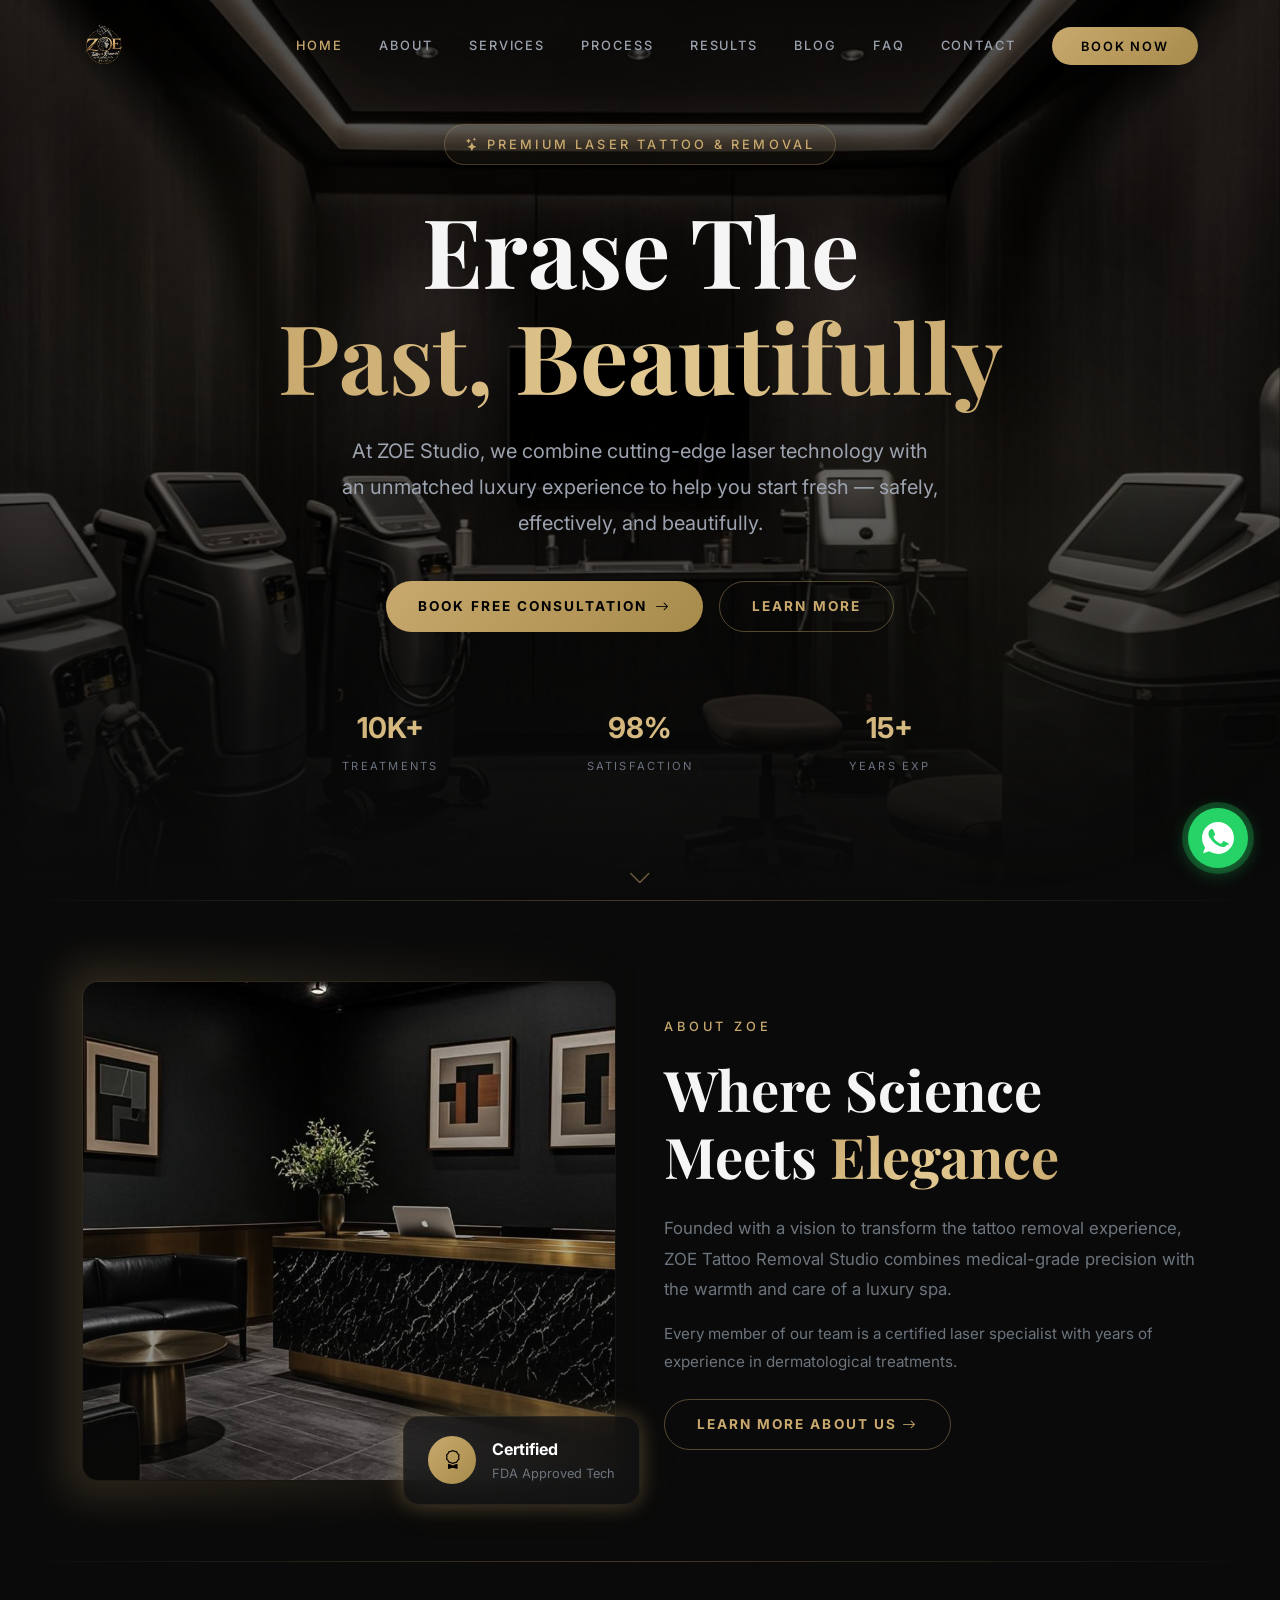
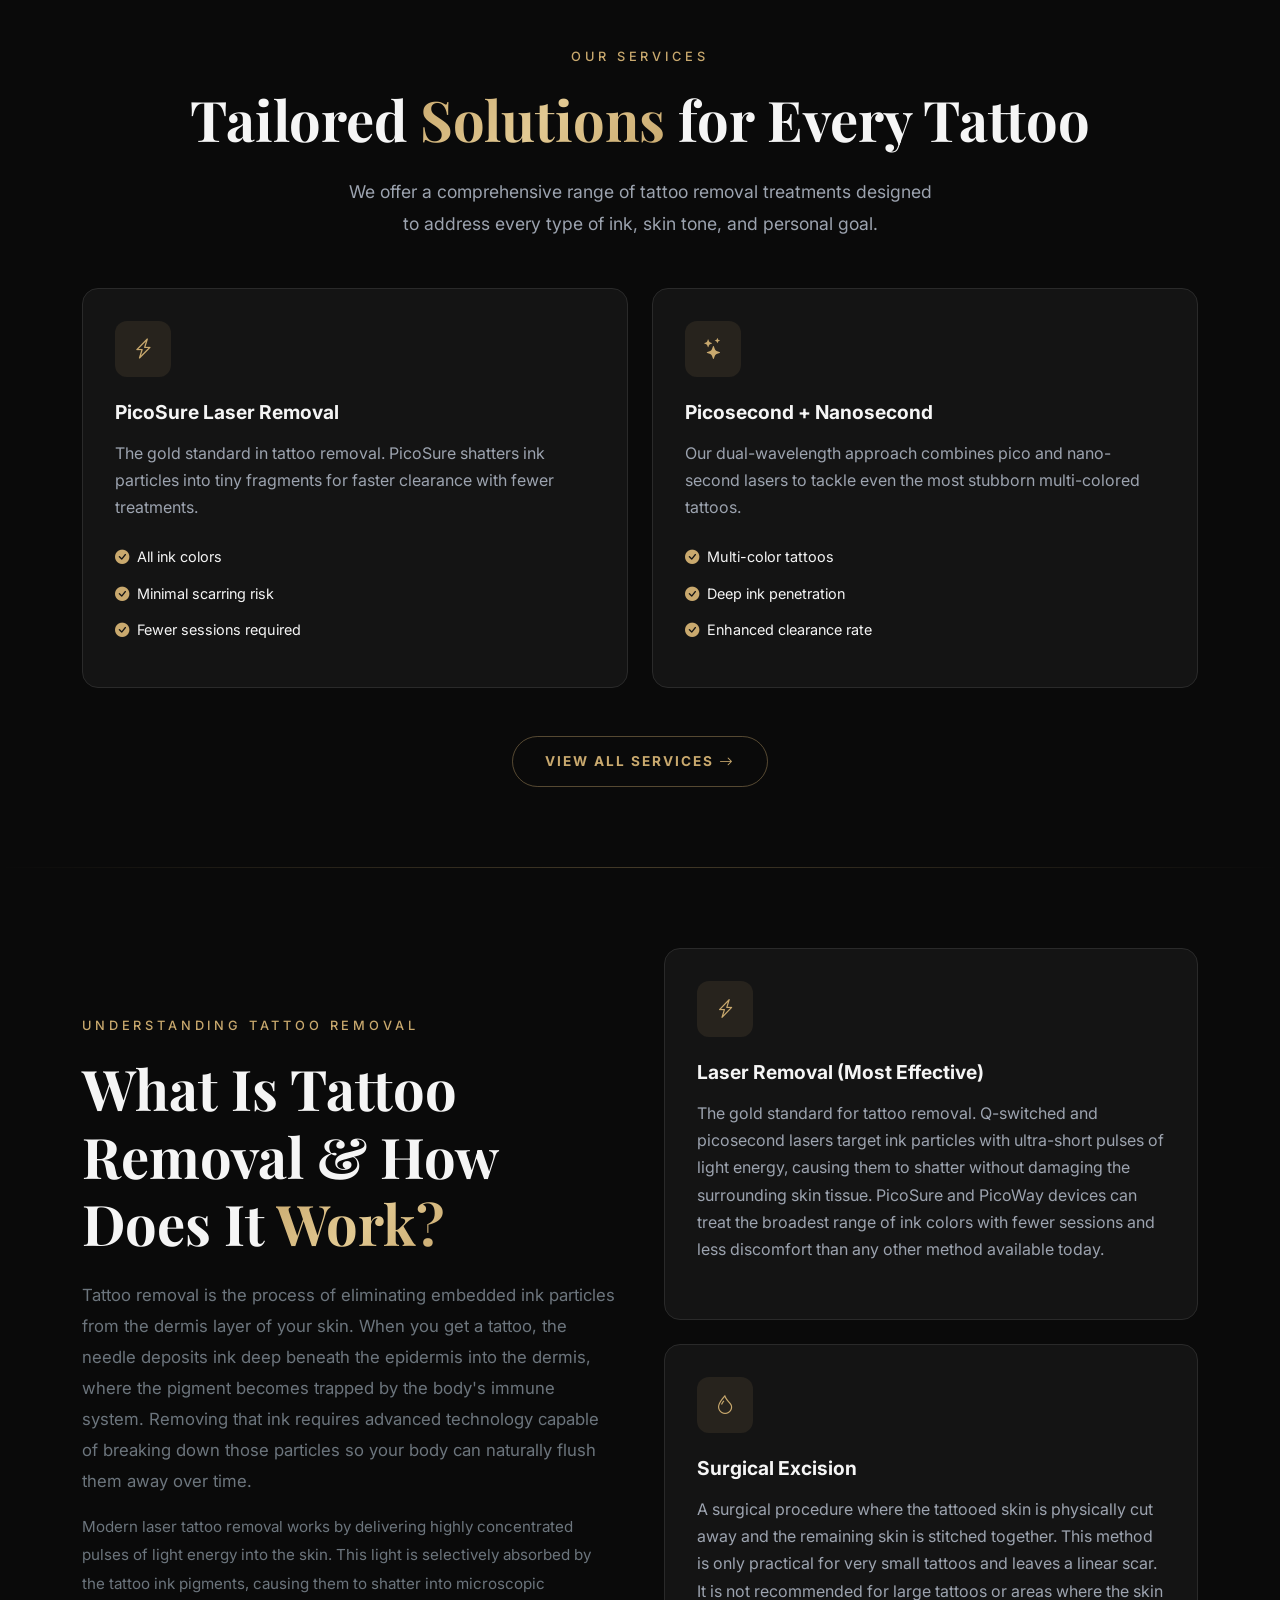
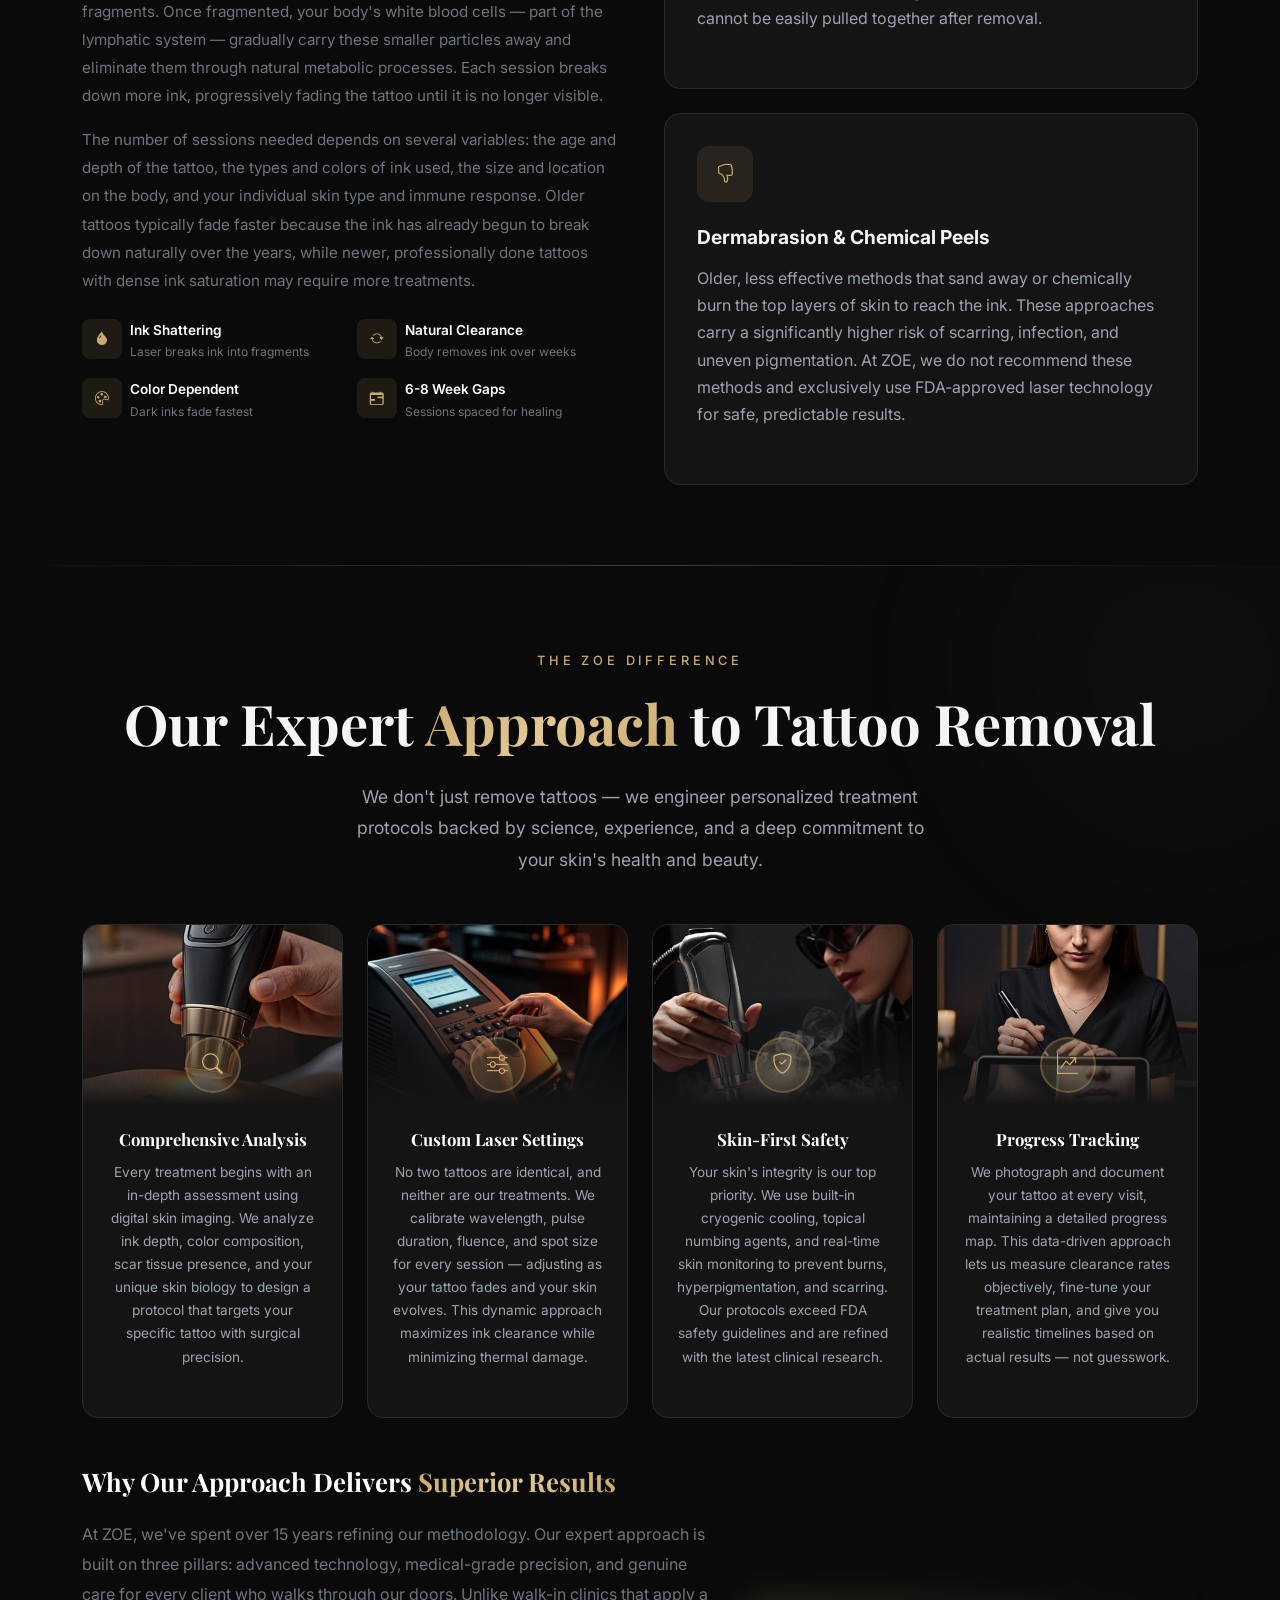
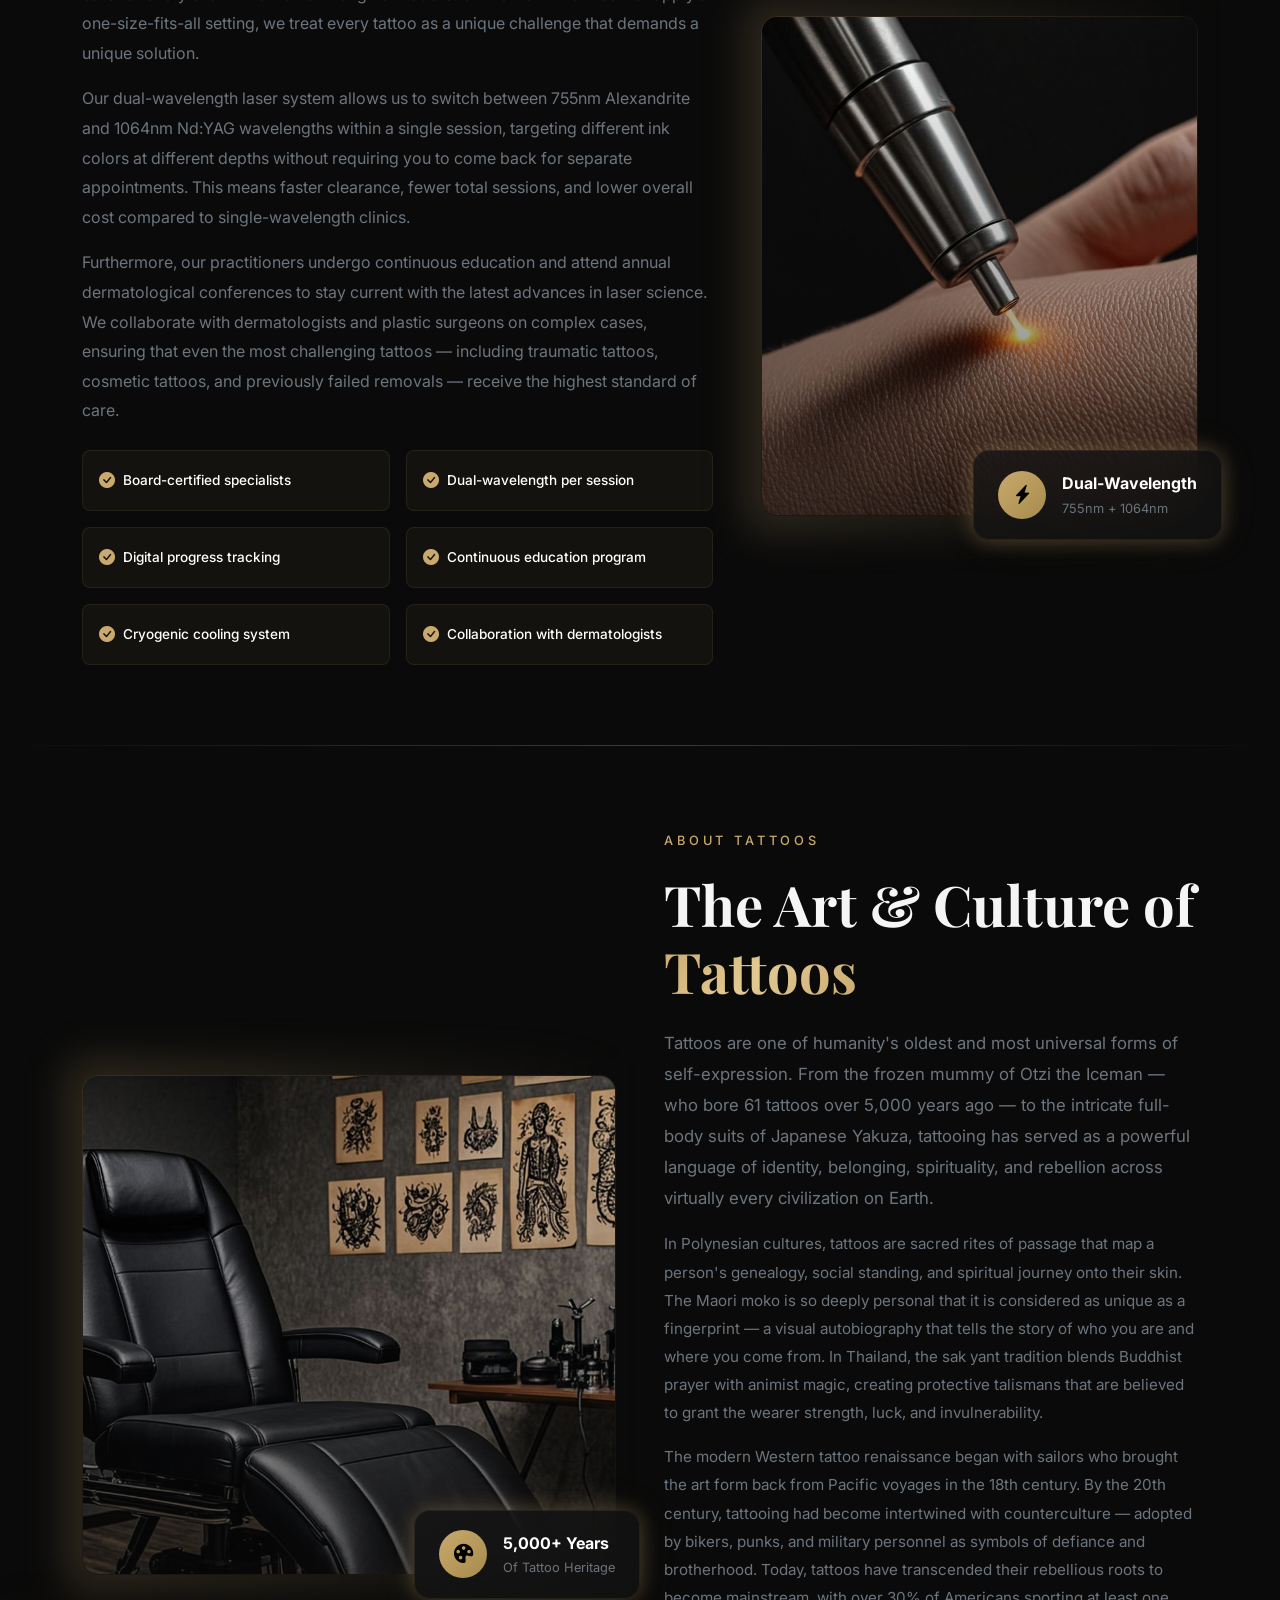
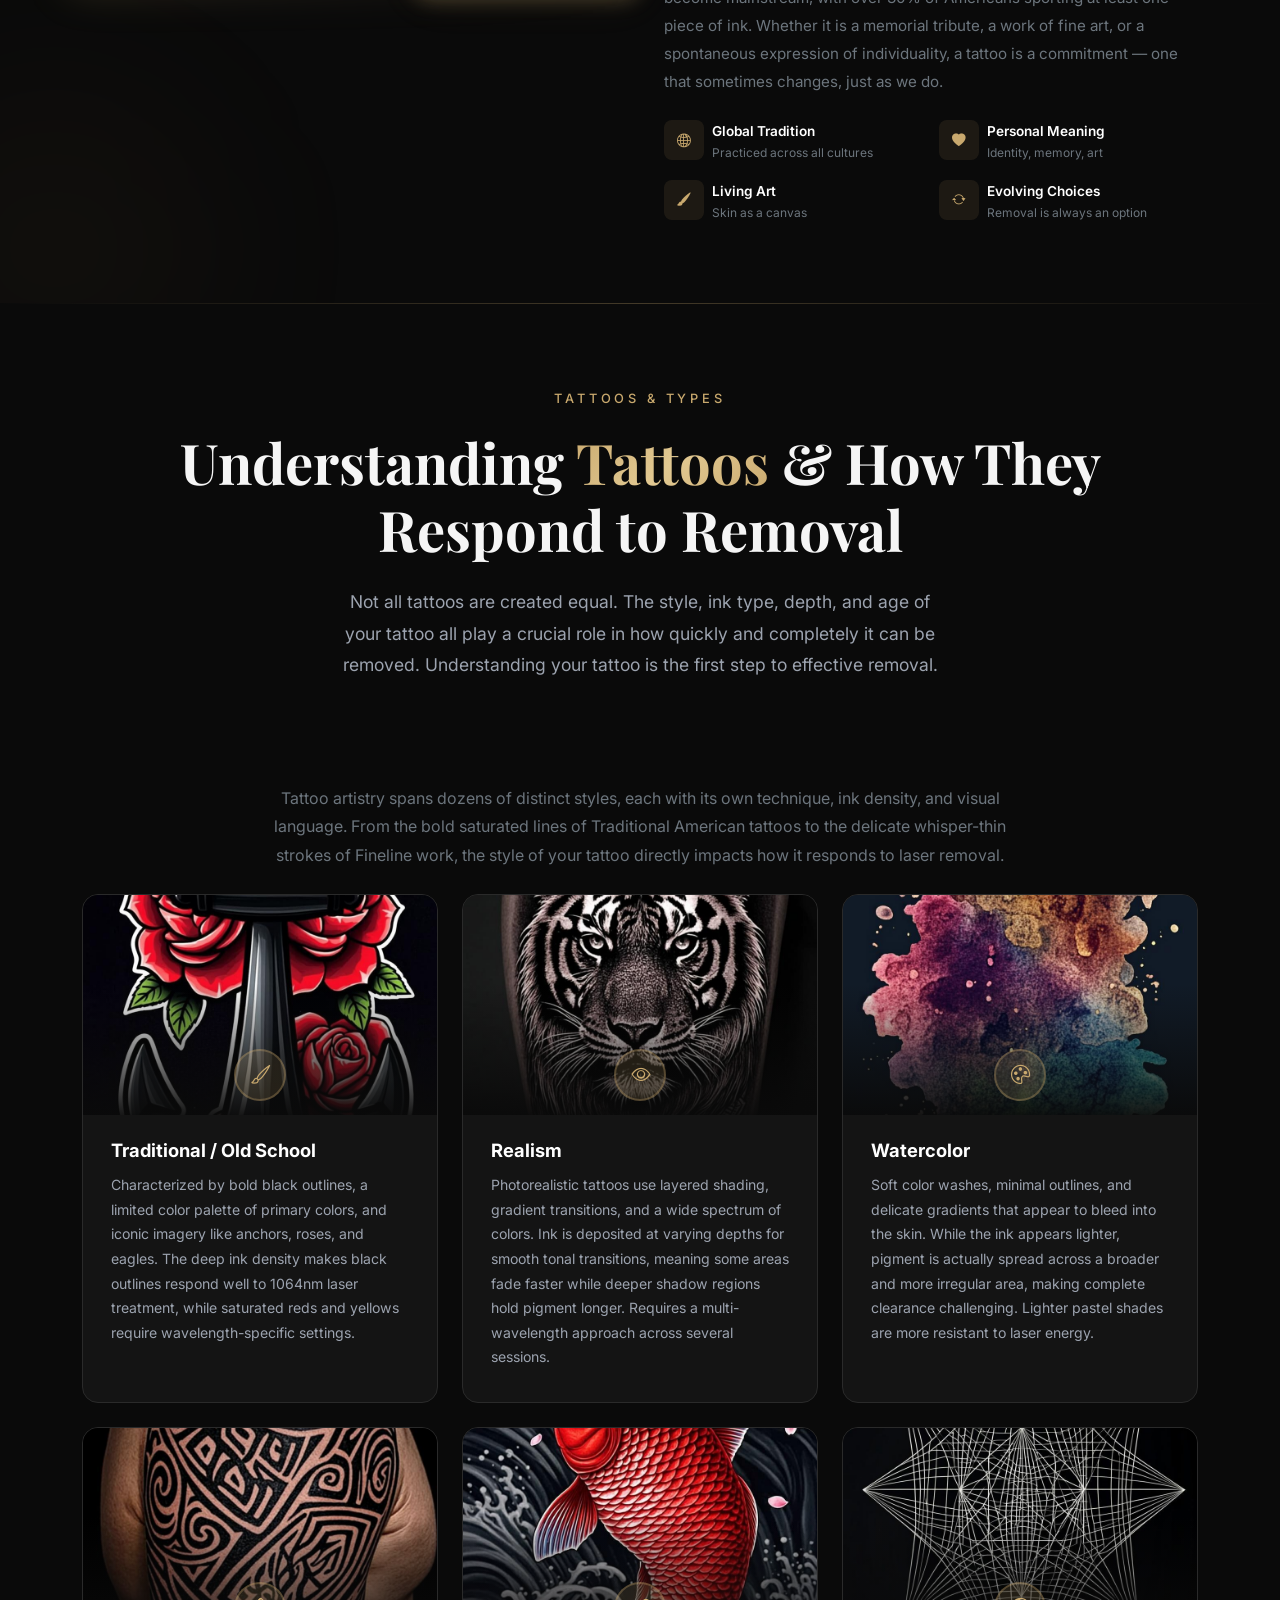
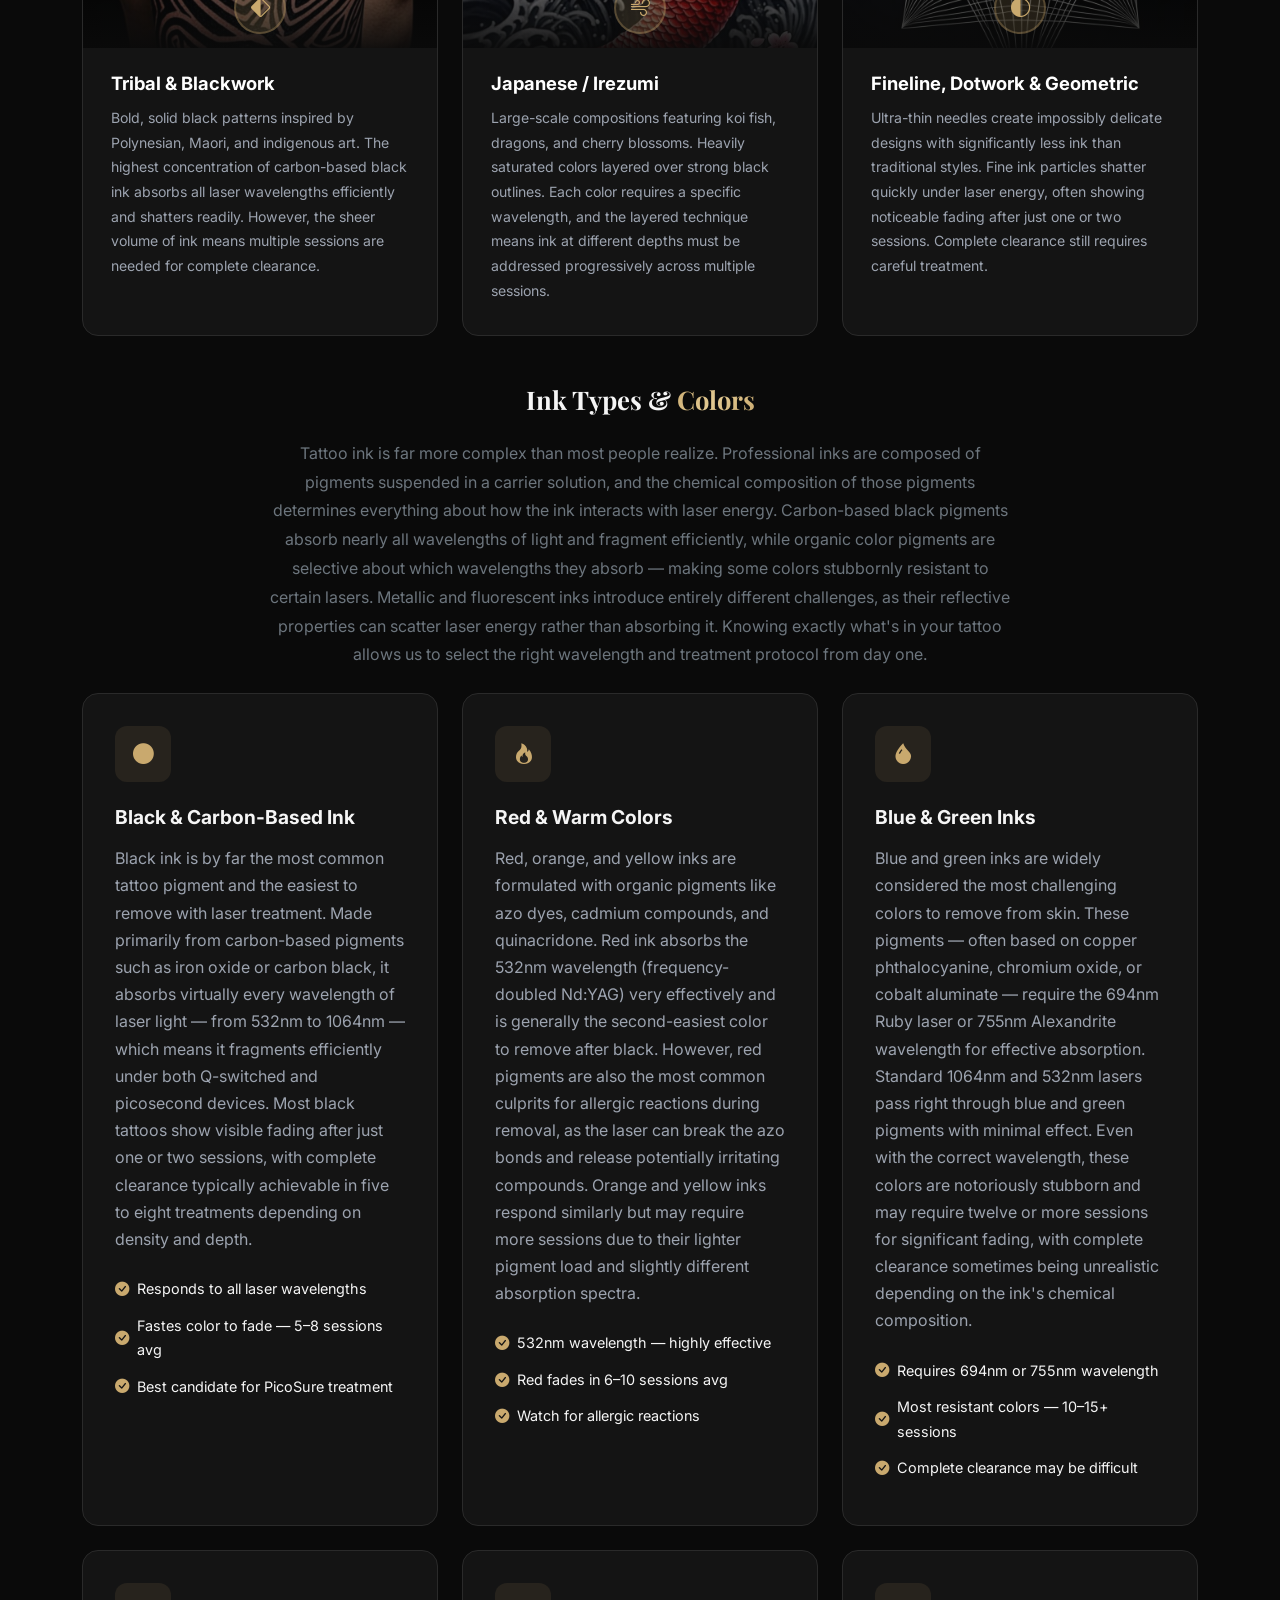
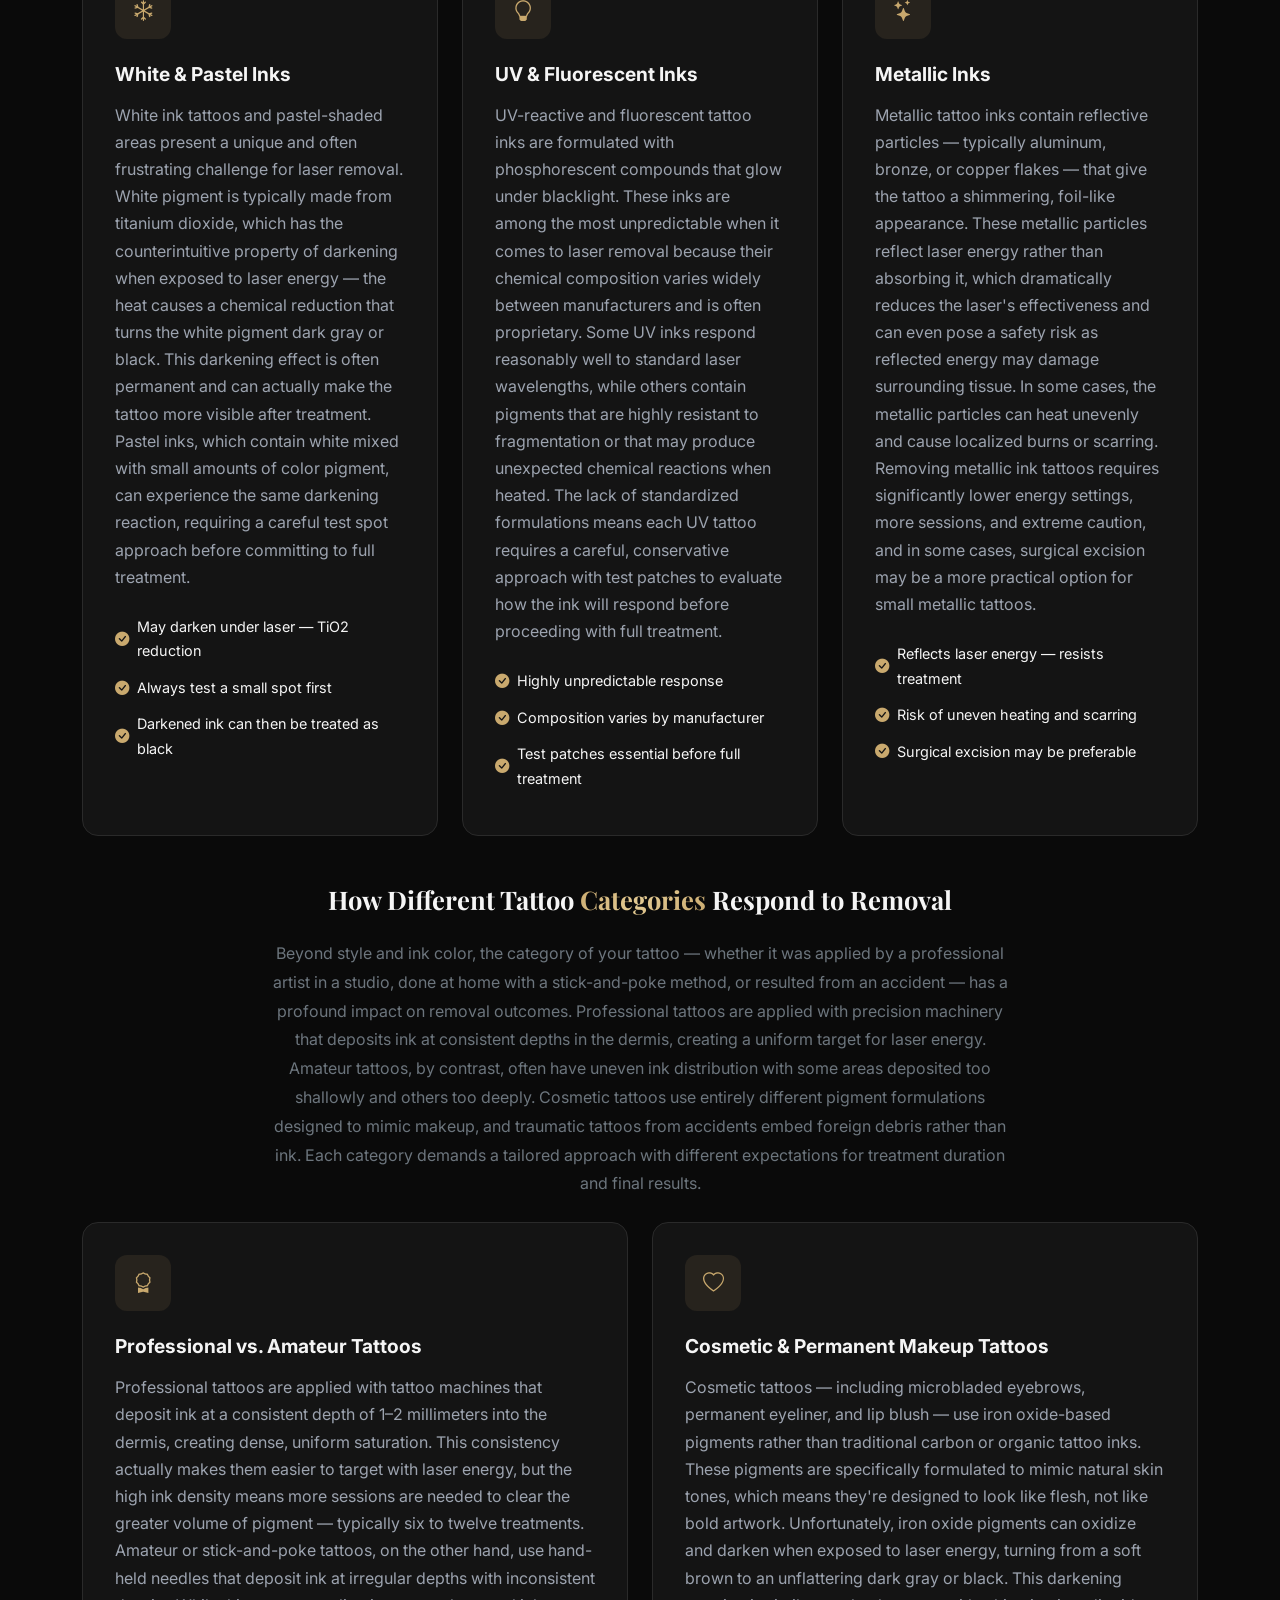
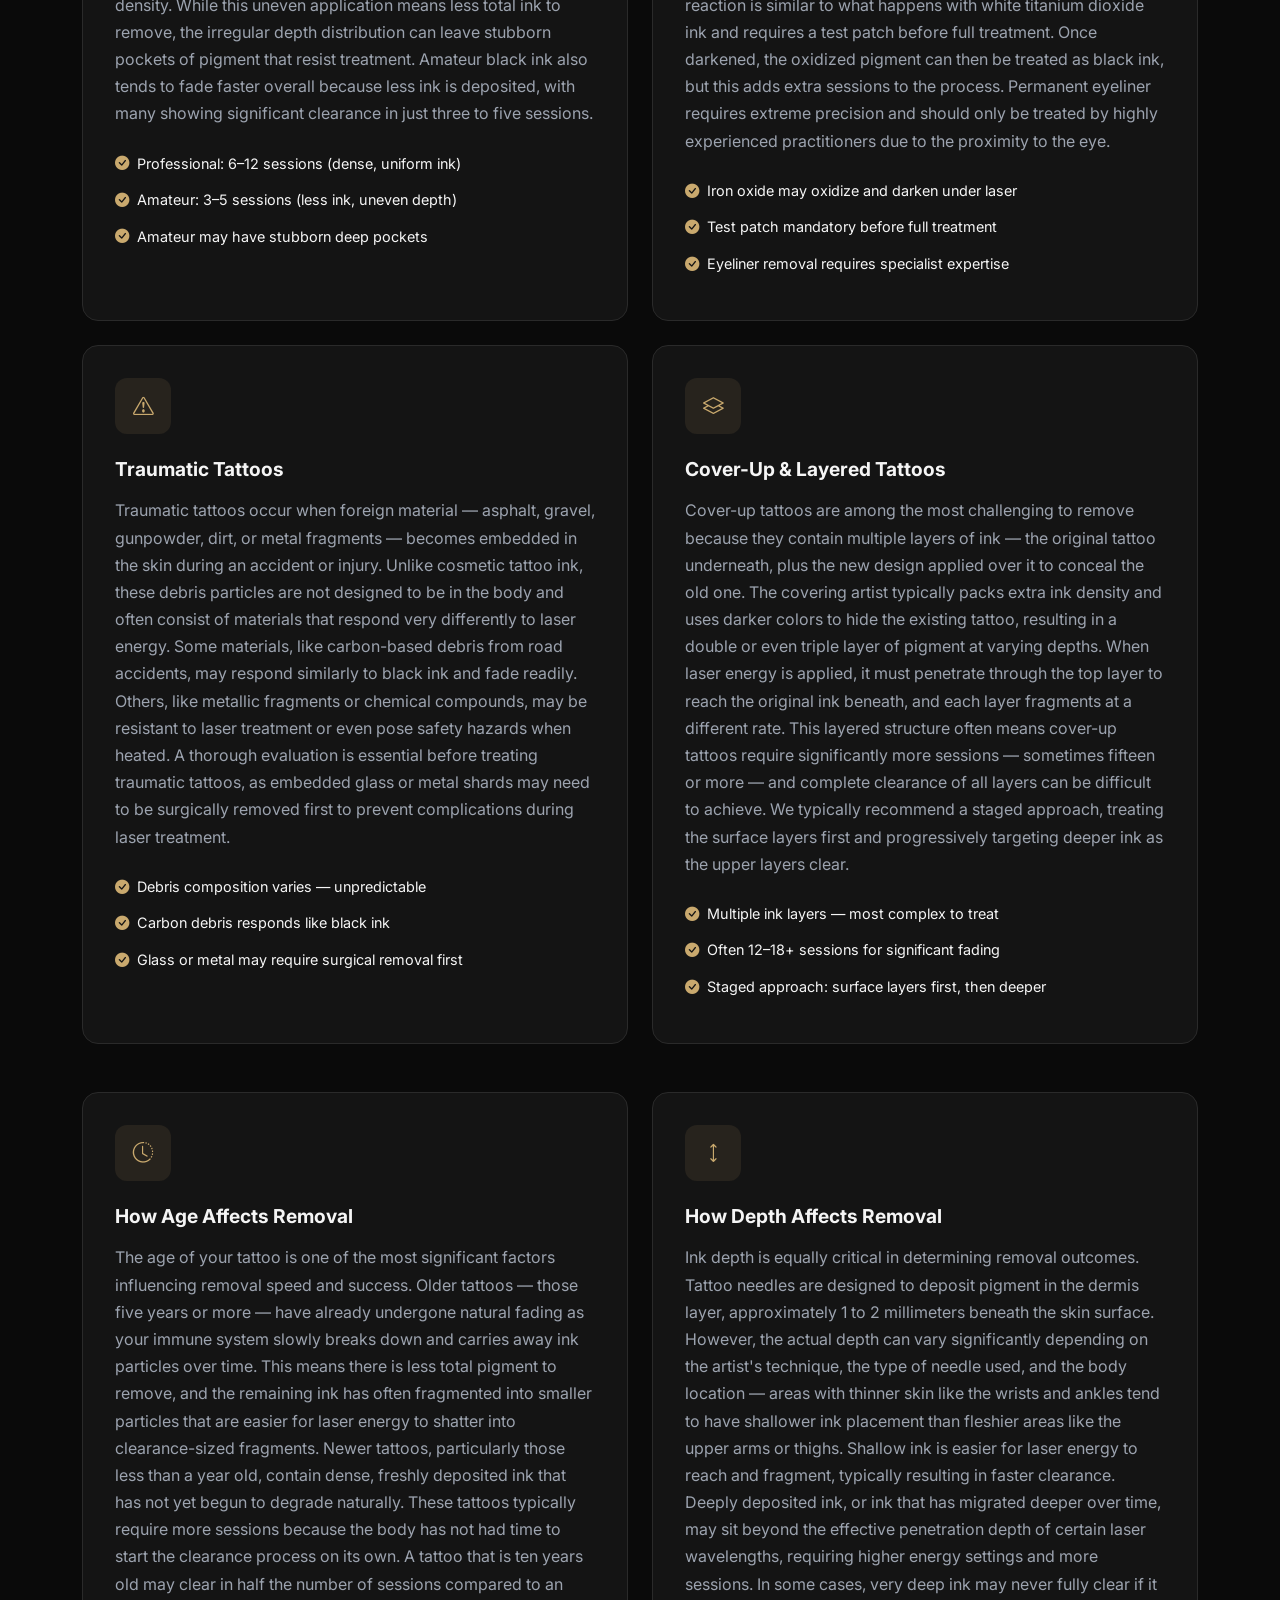
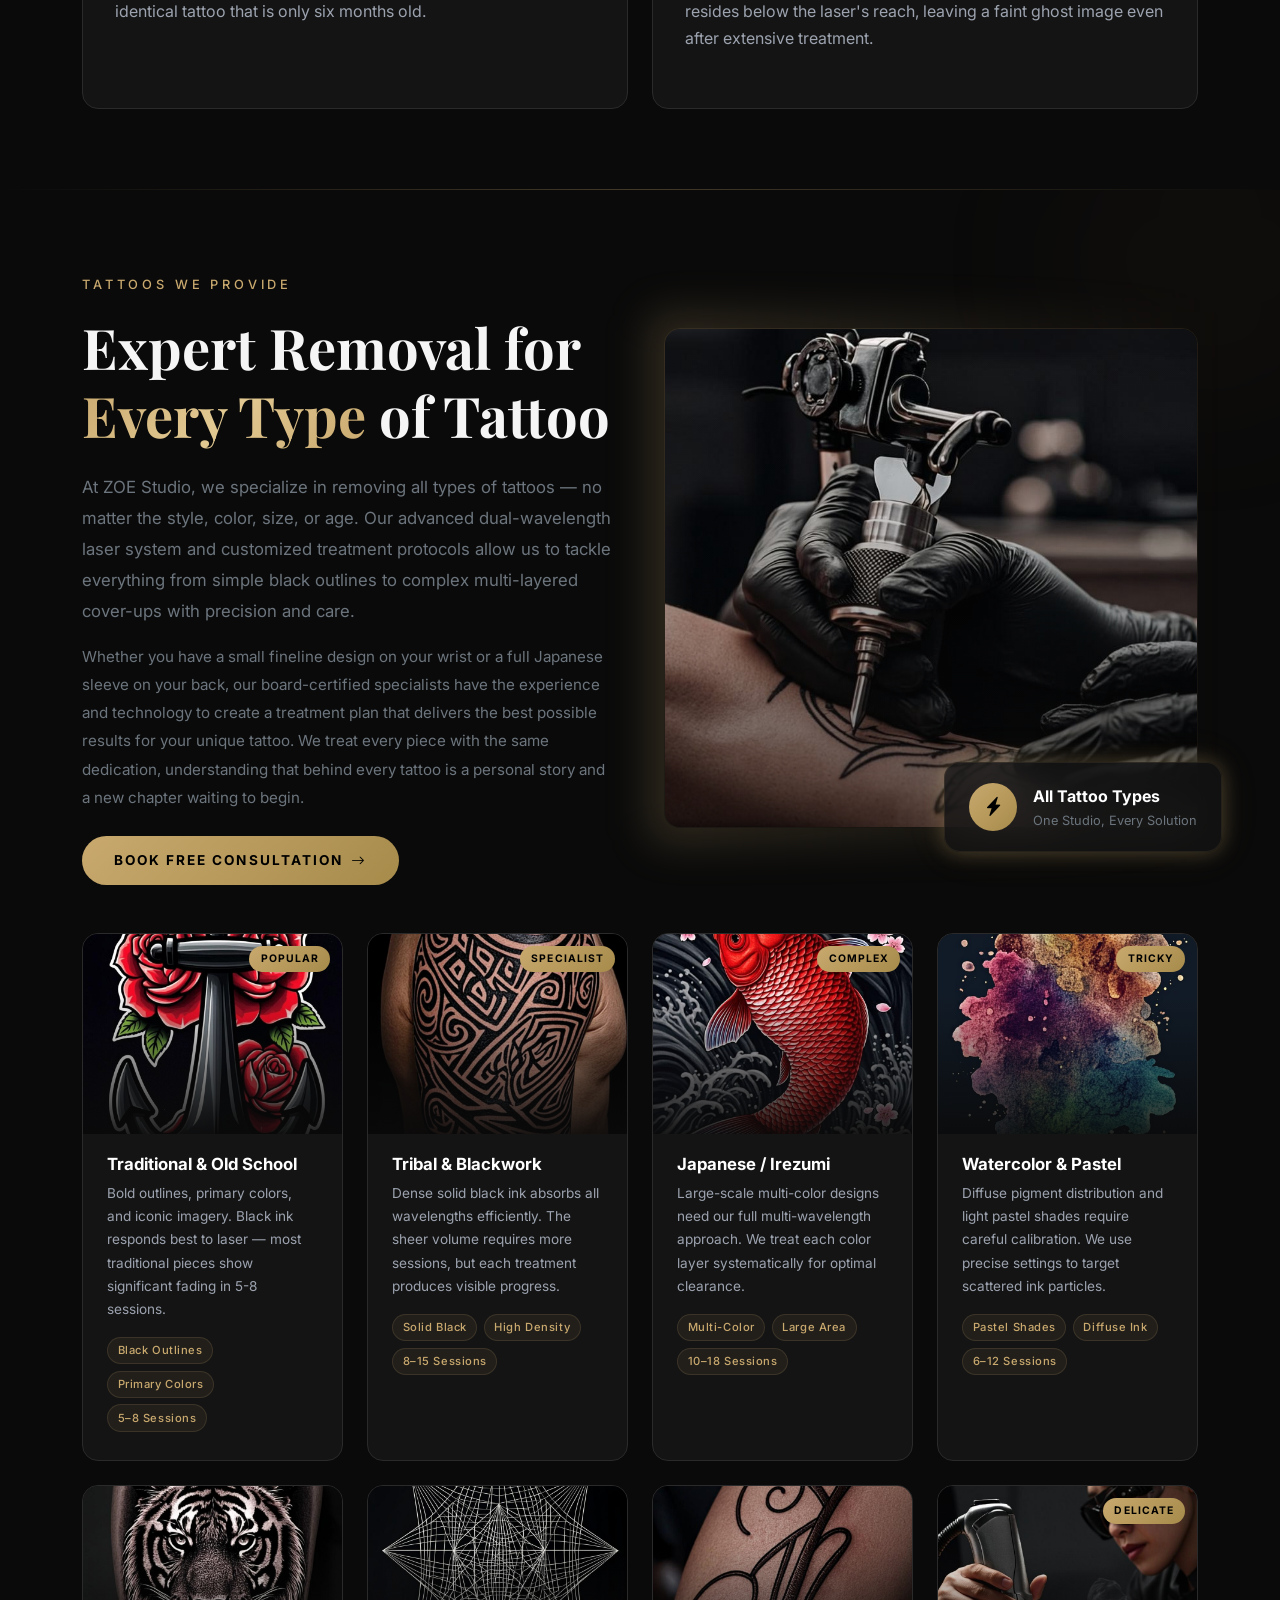
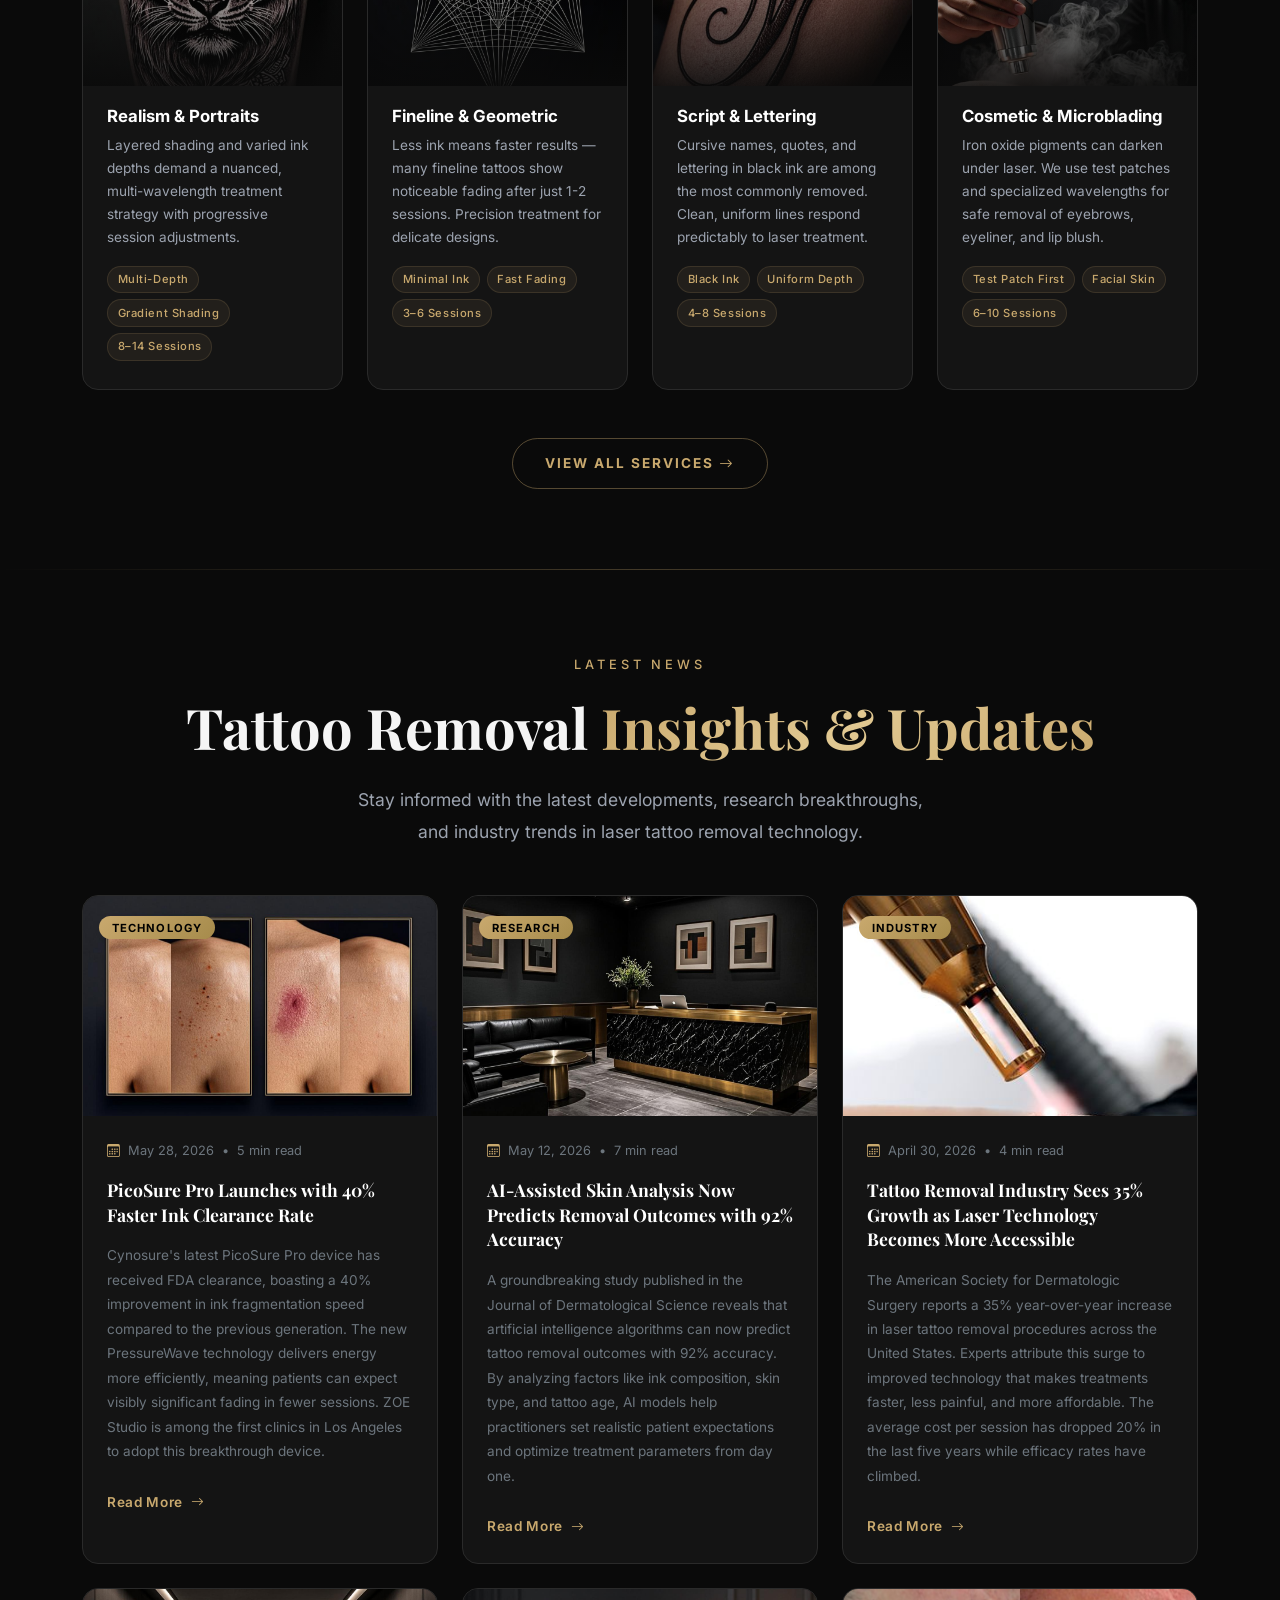
==== commit 073096c1: "small changes" ====
--- a/index.html
+++ b/index.html
@@ -3,7 +3,7 @@
 <head>
   <meta charset="UTF-8">
   <meta name="viewport" content="width=device-width, initial-scale=1.0">
-  <title>ZOE Tattoo Removal Studio | Premium Laser Tattoo Removal</title>
+  <title>ZOE Tattoo & Removal Studio | Premium Laser Tattoo & Removal</title>
   <meta name="description" content="ZOE Tattoo Removal Studio offers state-of-the-art laser tattoo removal with advanced technology, expert practitioners, and a luxurious experience.">
 
   <!-- Google Fonts -->
@@ -59,7 +59,7 @@
     <div class="hero-content">
       <div class="hero-badge fade-in-up">
         <i class="bi bi-stars text-gold" style="font-size:0.85rem;"></i>
-        <span>Premium Laser Tattoo Removal</span>
+        <span>Premium Laser Tattoo & Removal</span>
       </div>
 
       <h1 class="hero-title fade-in-up">
--- a/css/style.css
+++ b/css/style.css
@@ -1,5 +1,5 @@
 /* ============================================
-   ZOE Tattoo Removal Studio — Custom Styles
+   ZOE Tattoo & Removal Studio — Custom Styles
    Dark Luxury Theme with Gold Accents
    ============================================ */
 
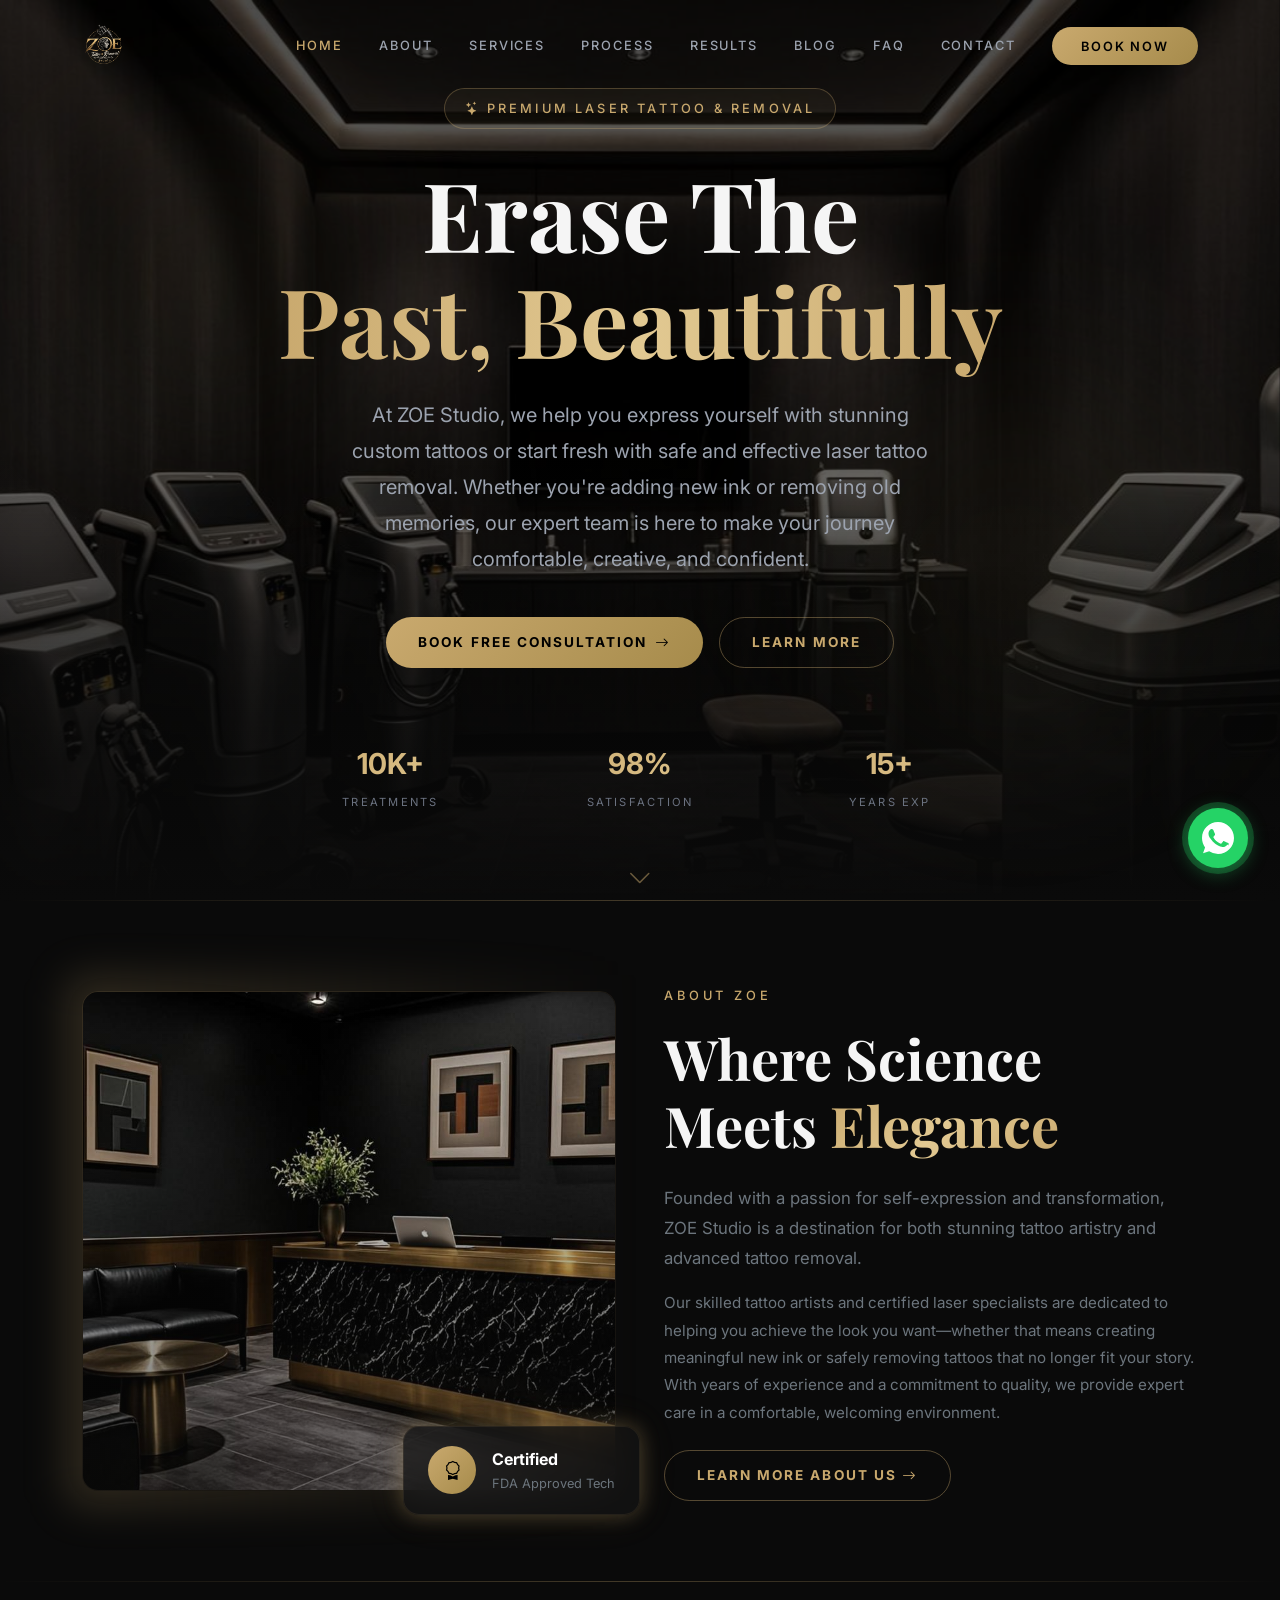
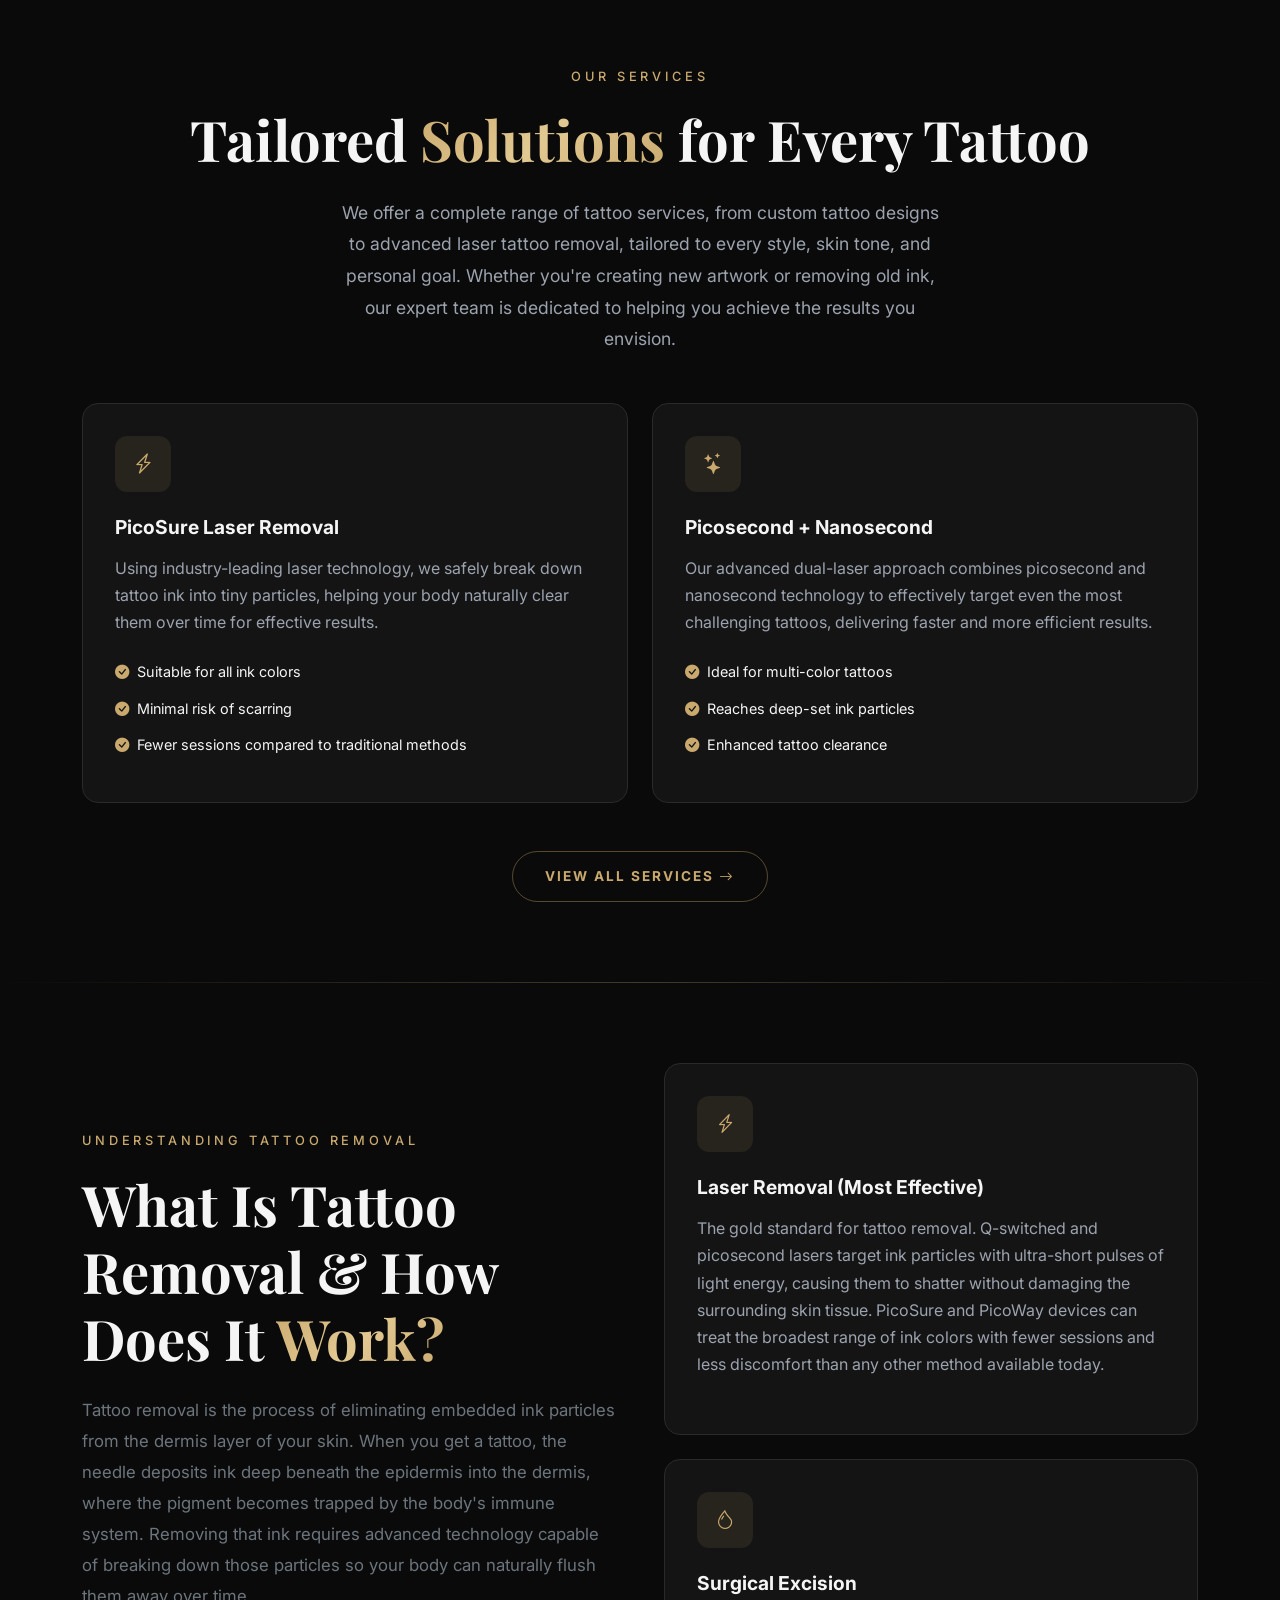
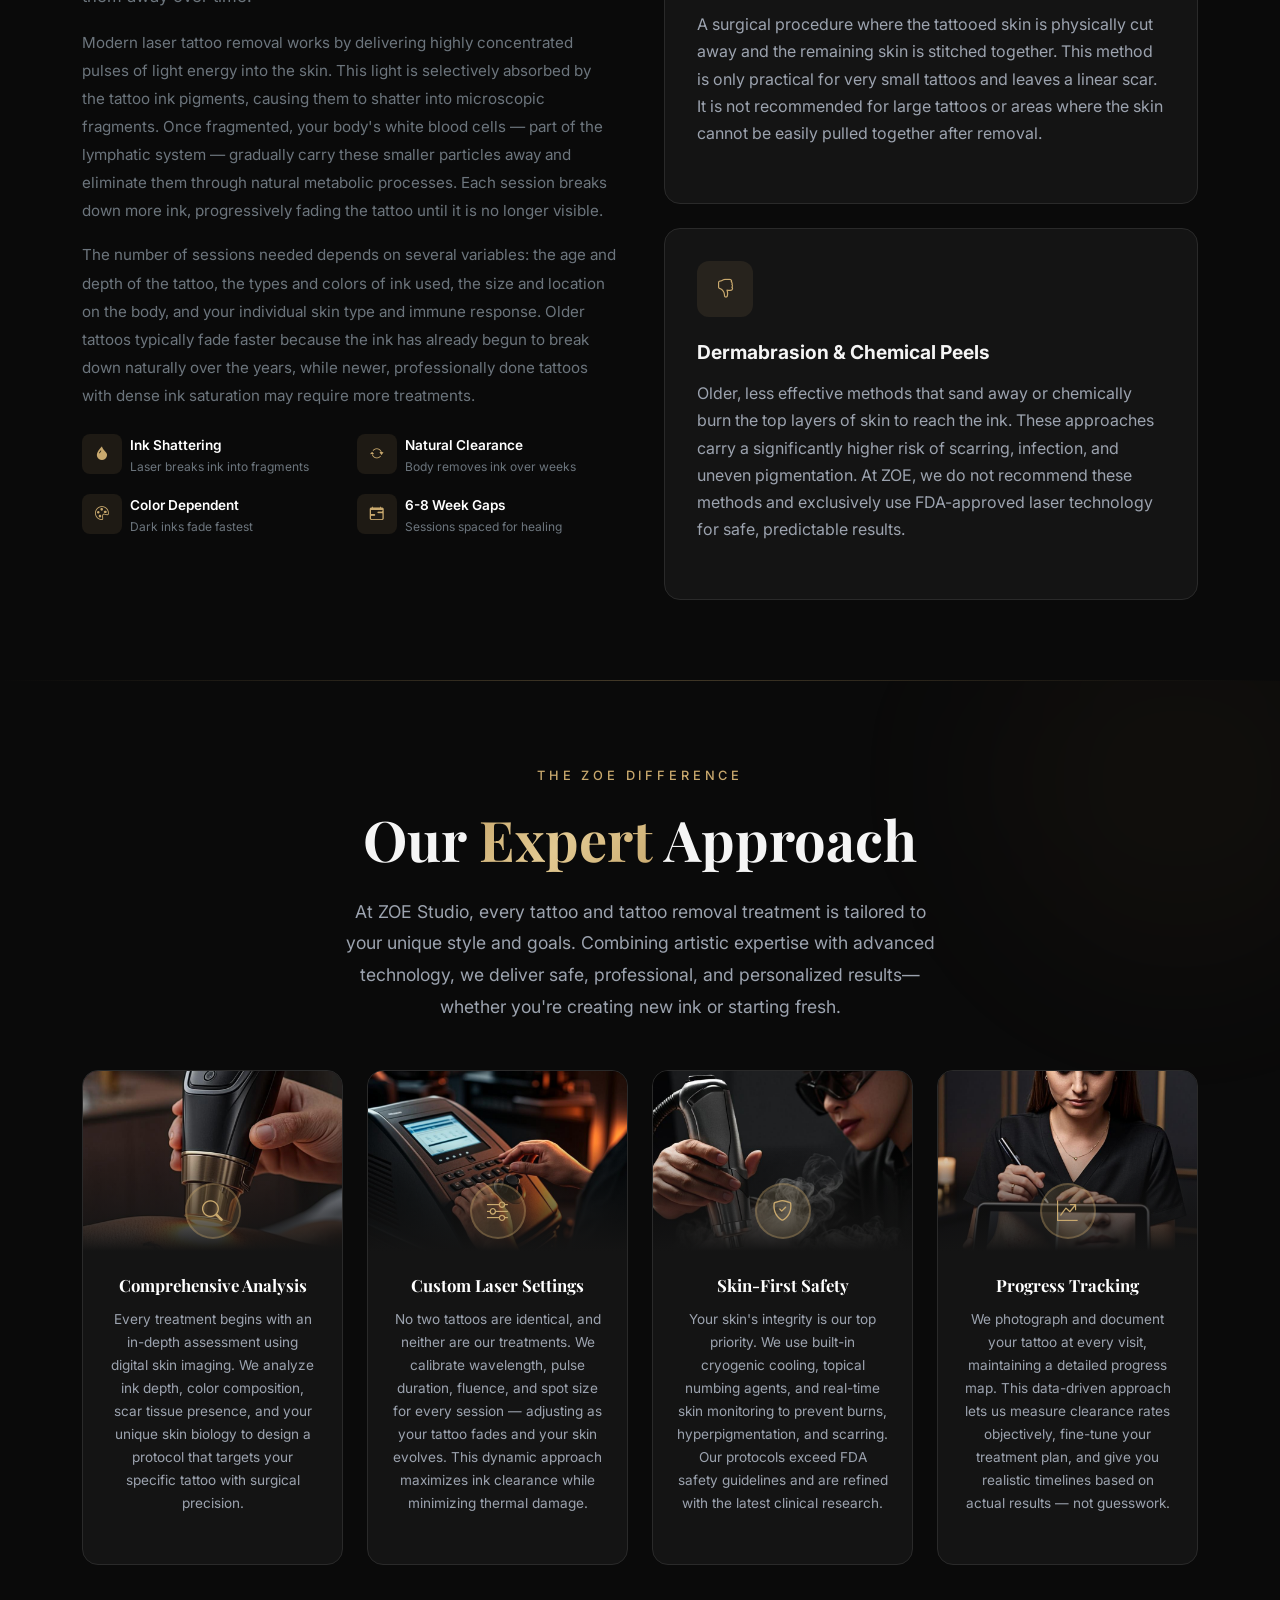
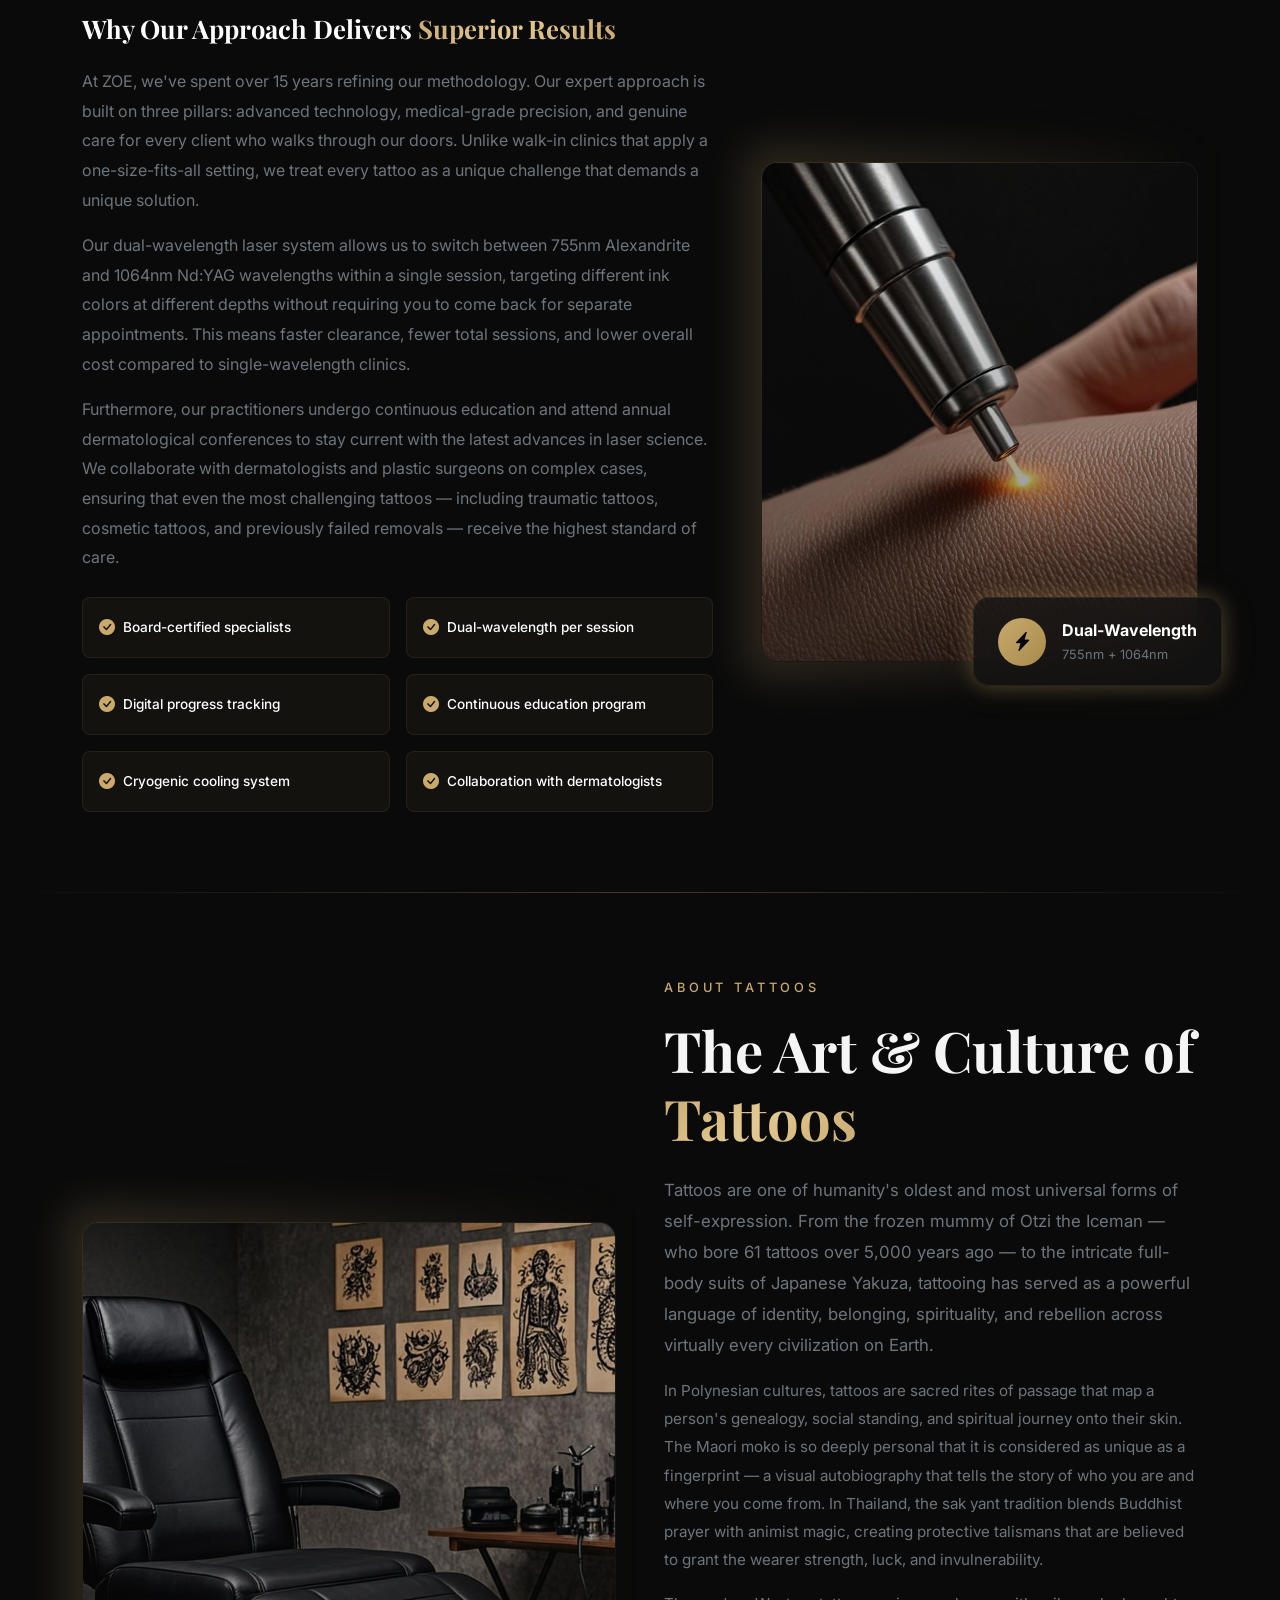
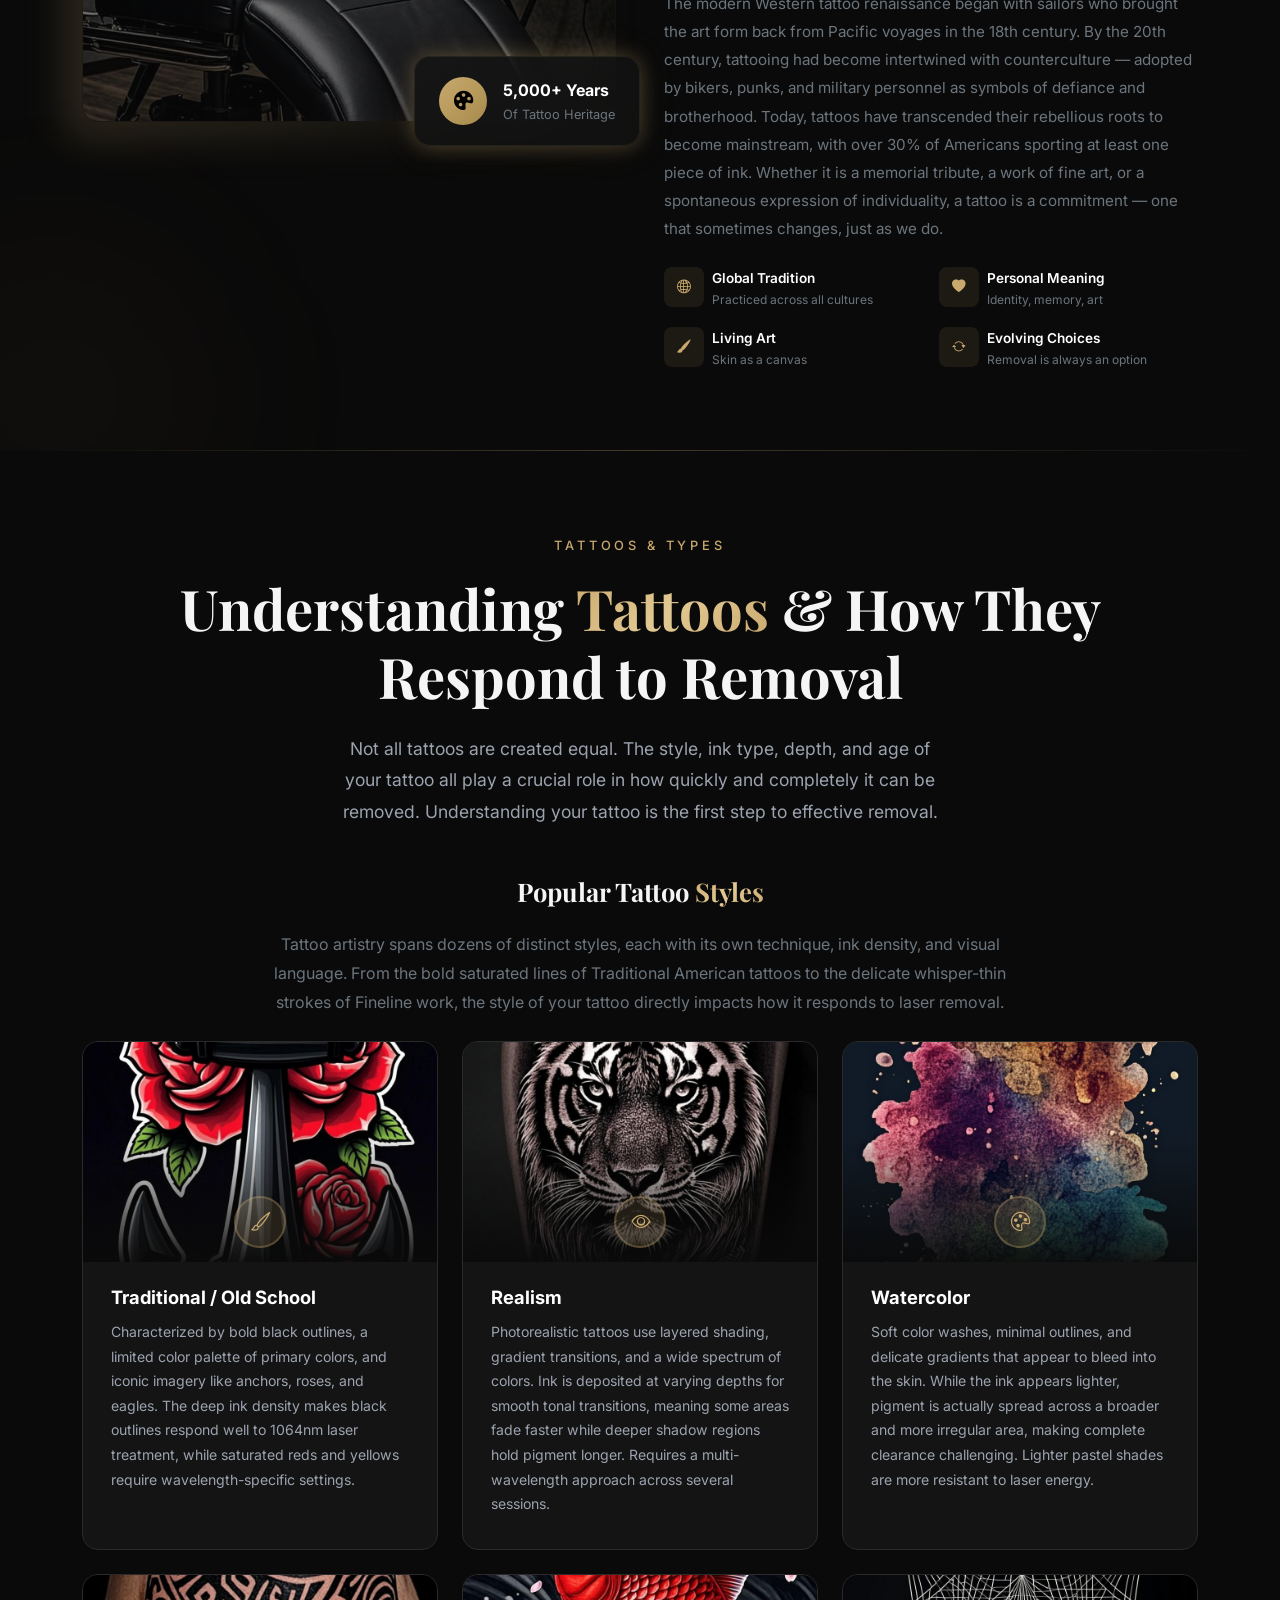
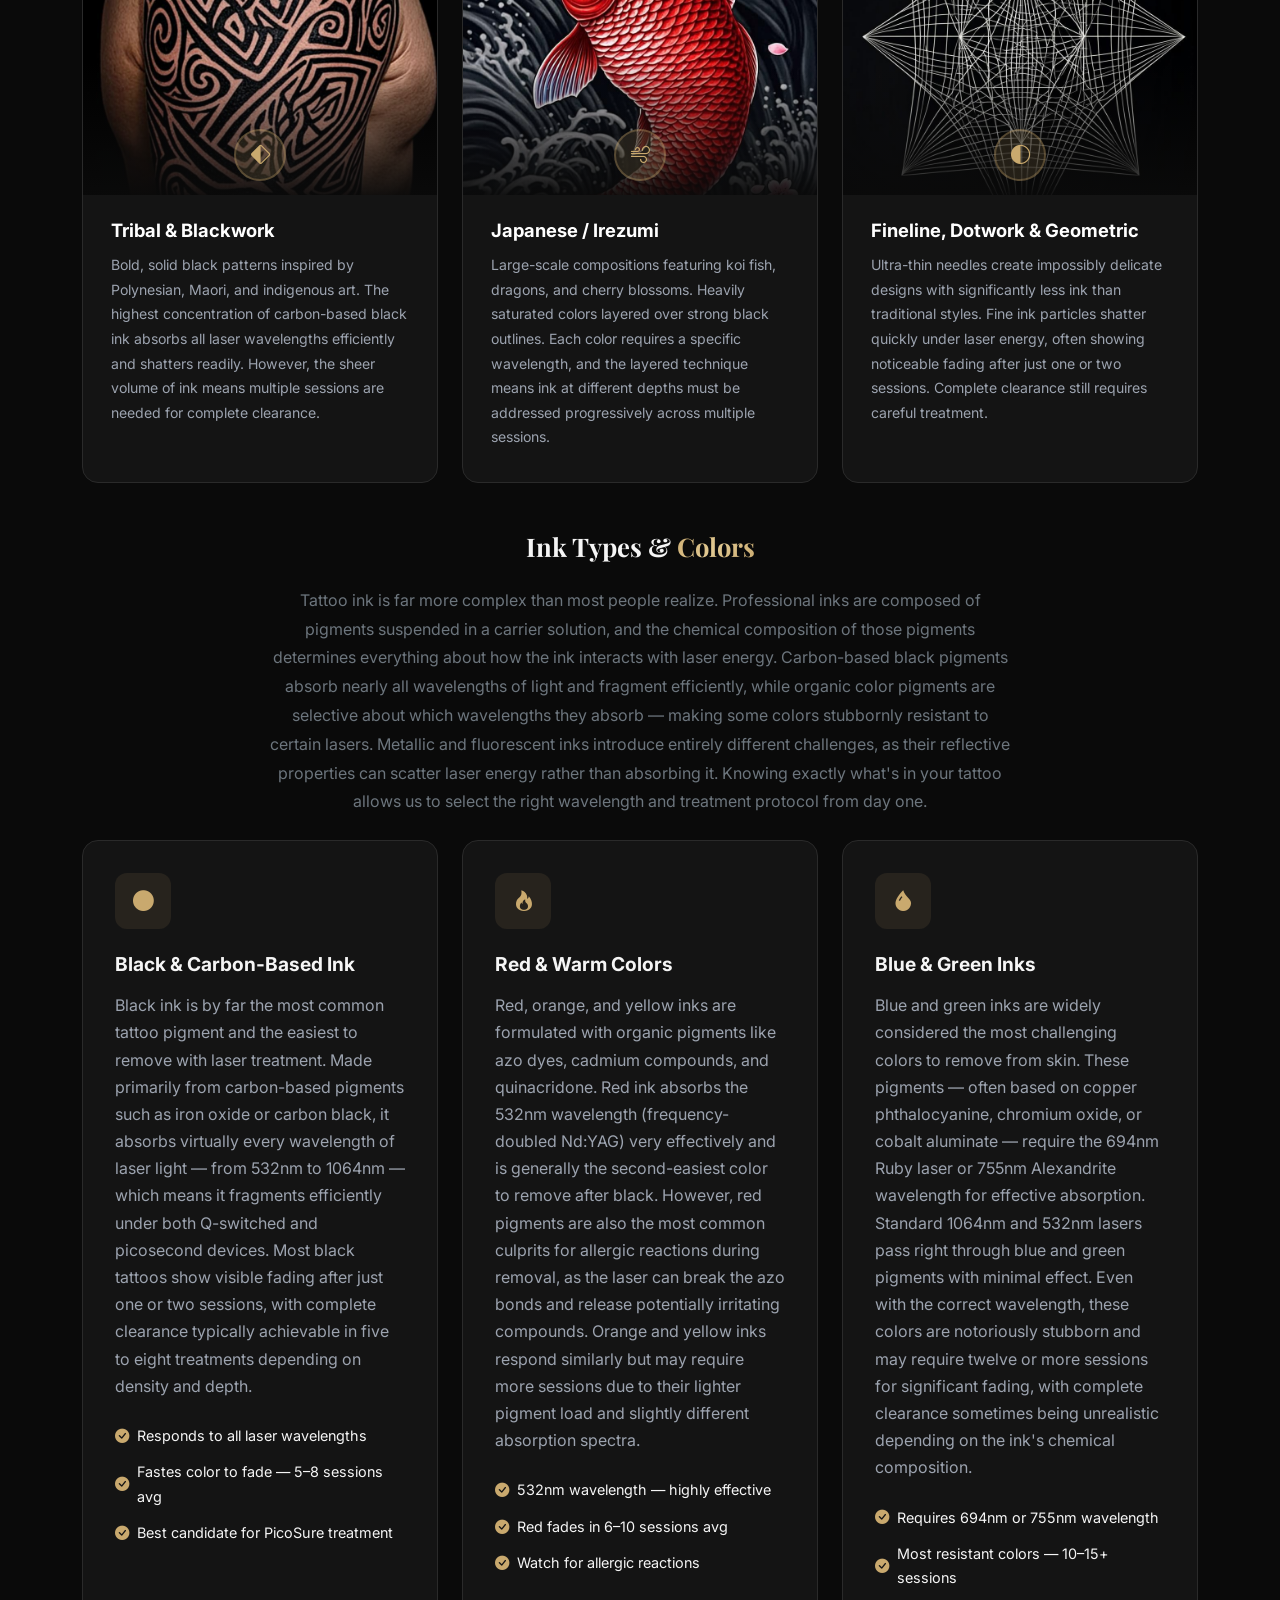
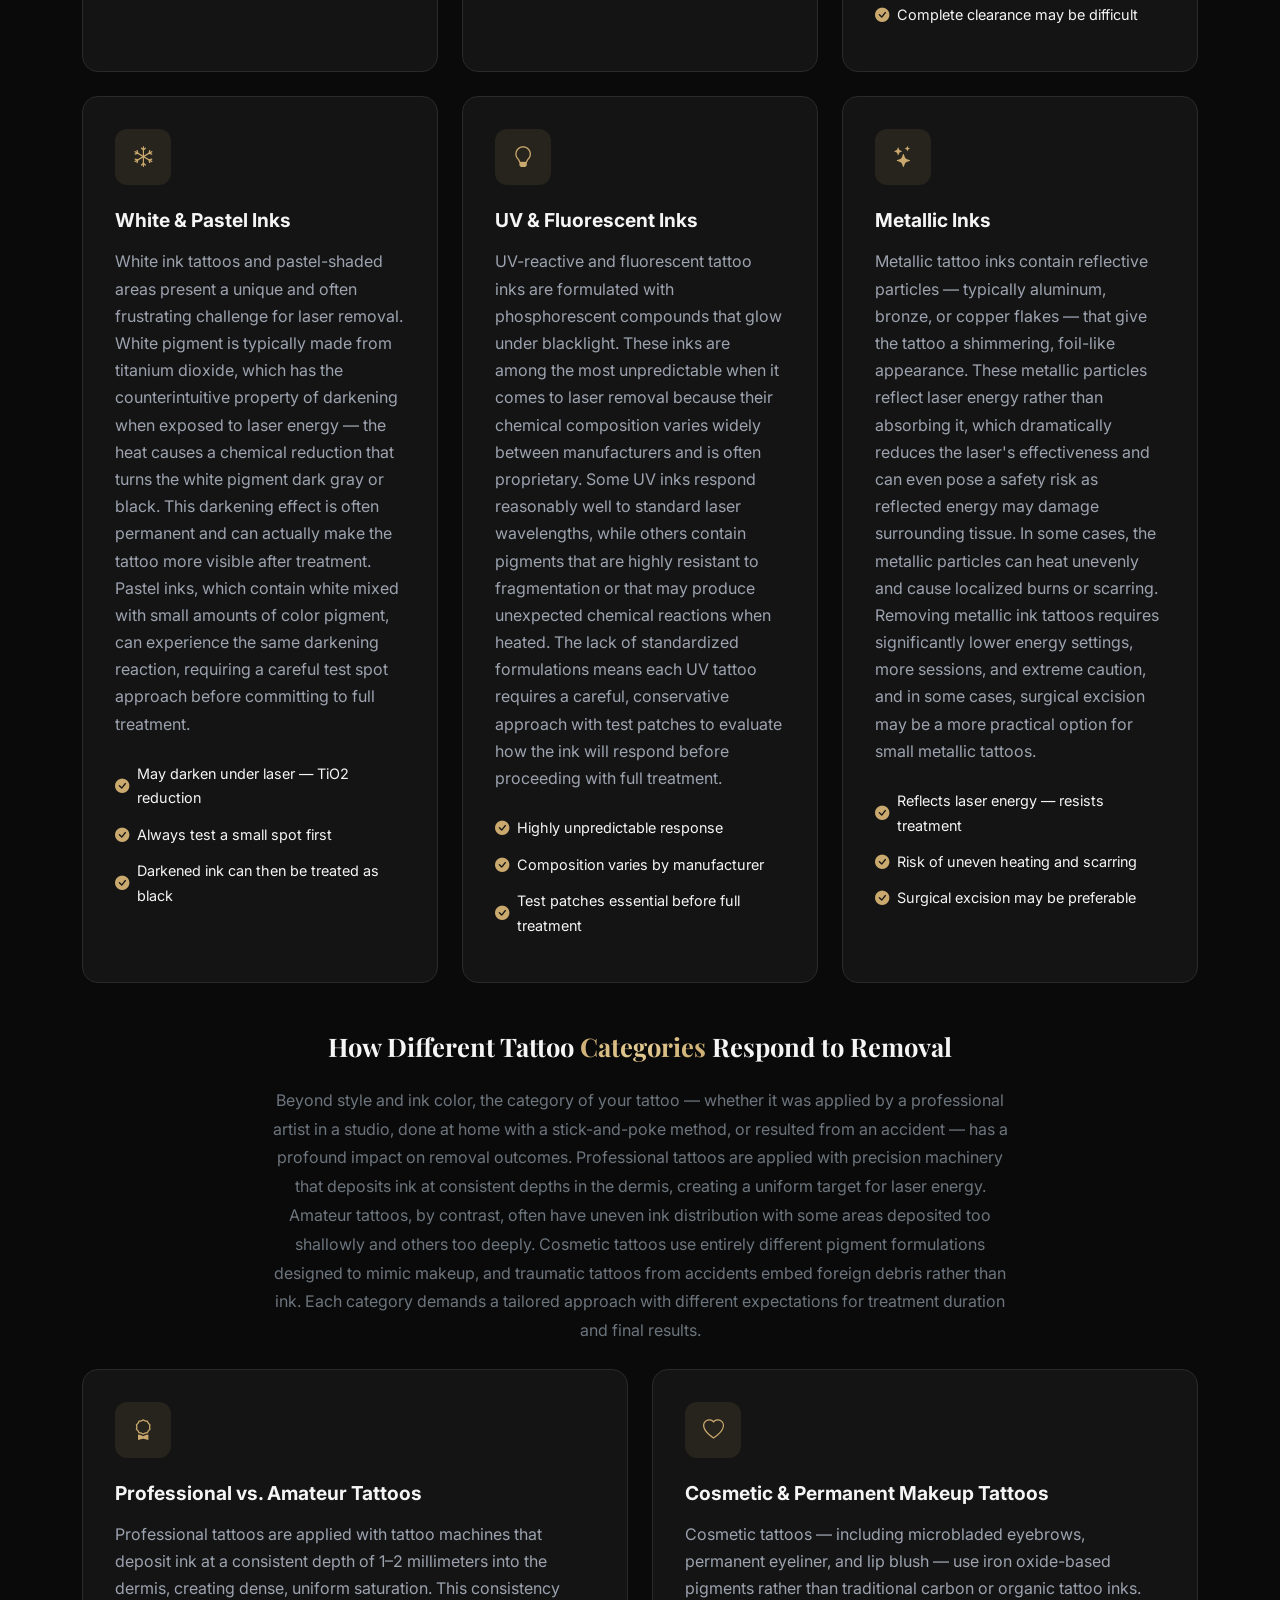
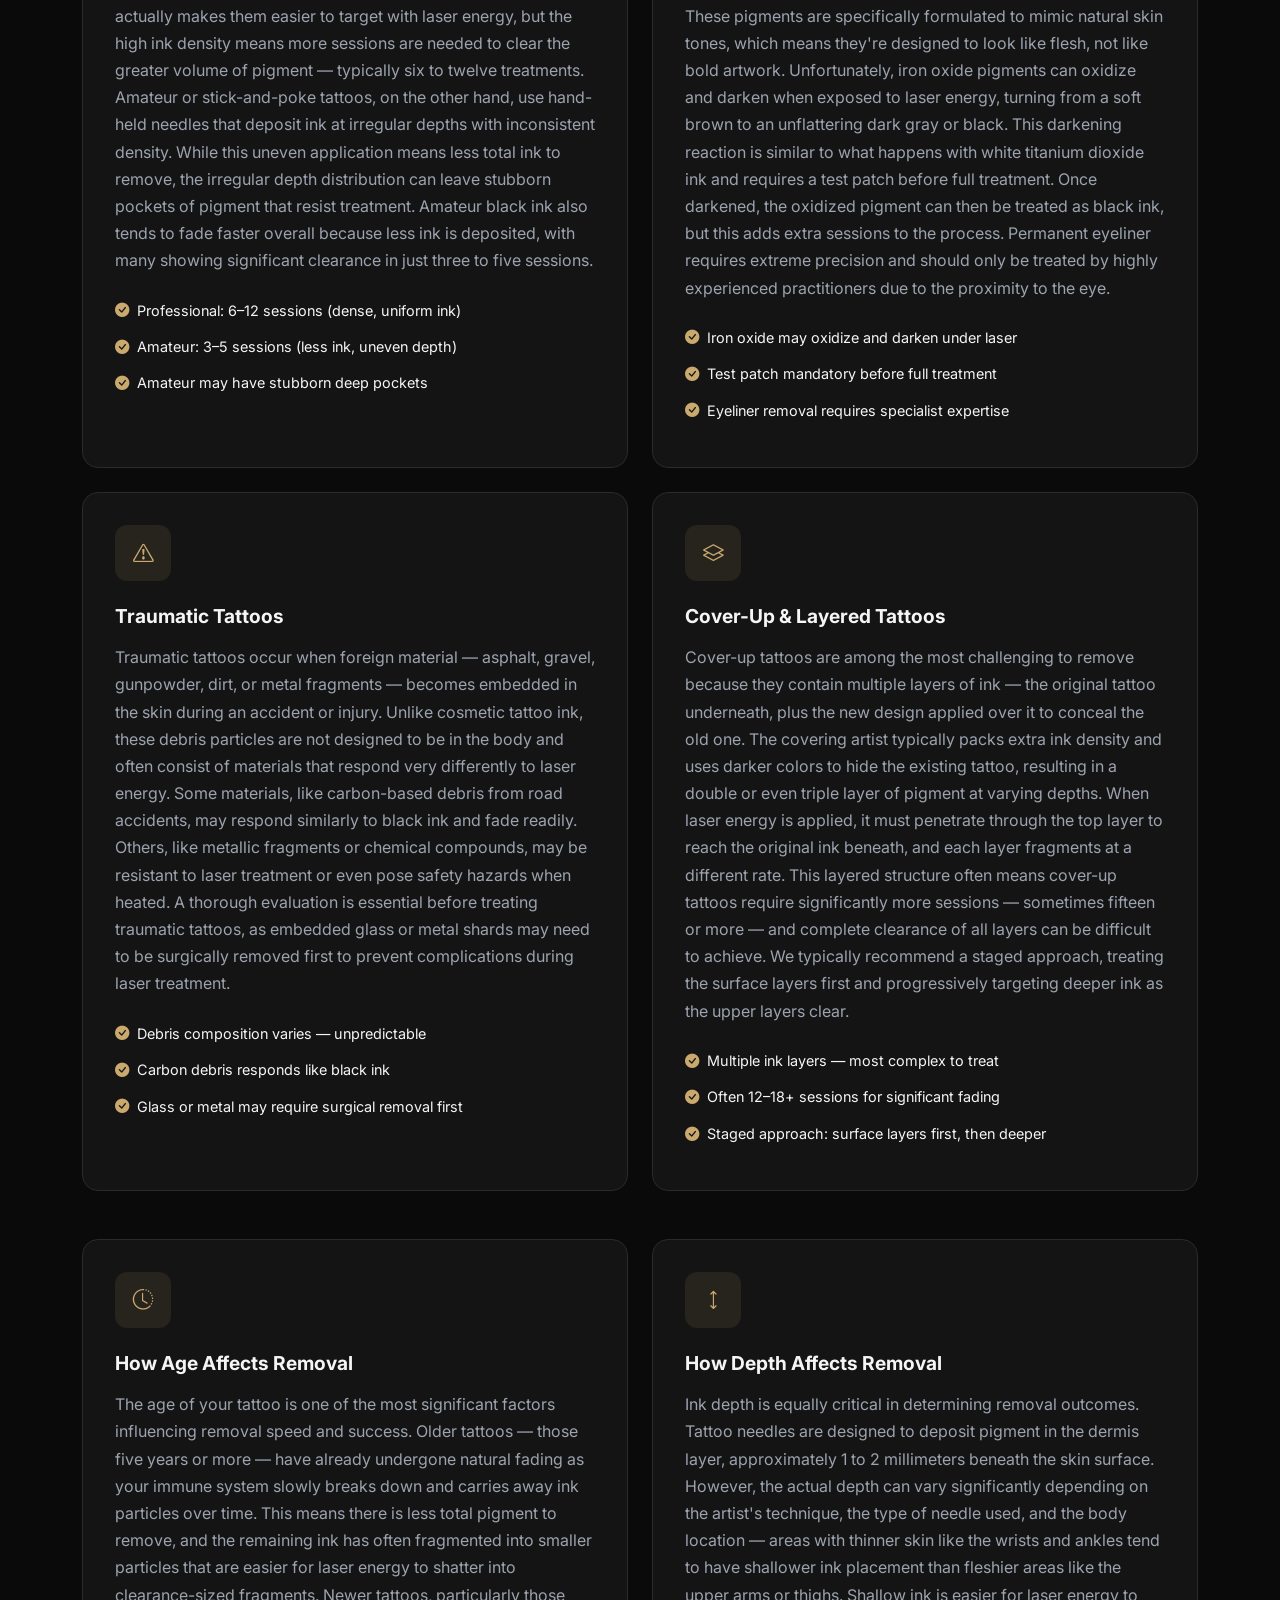
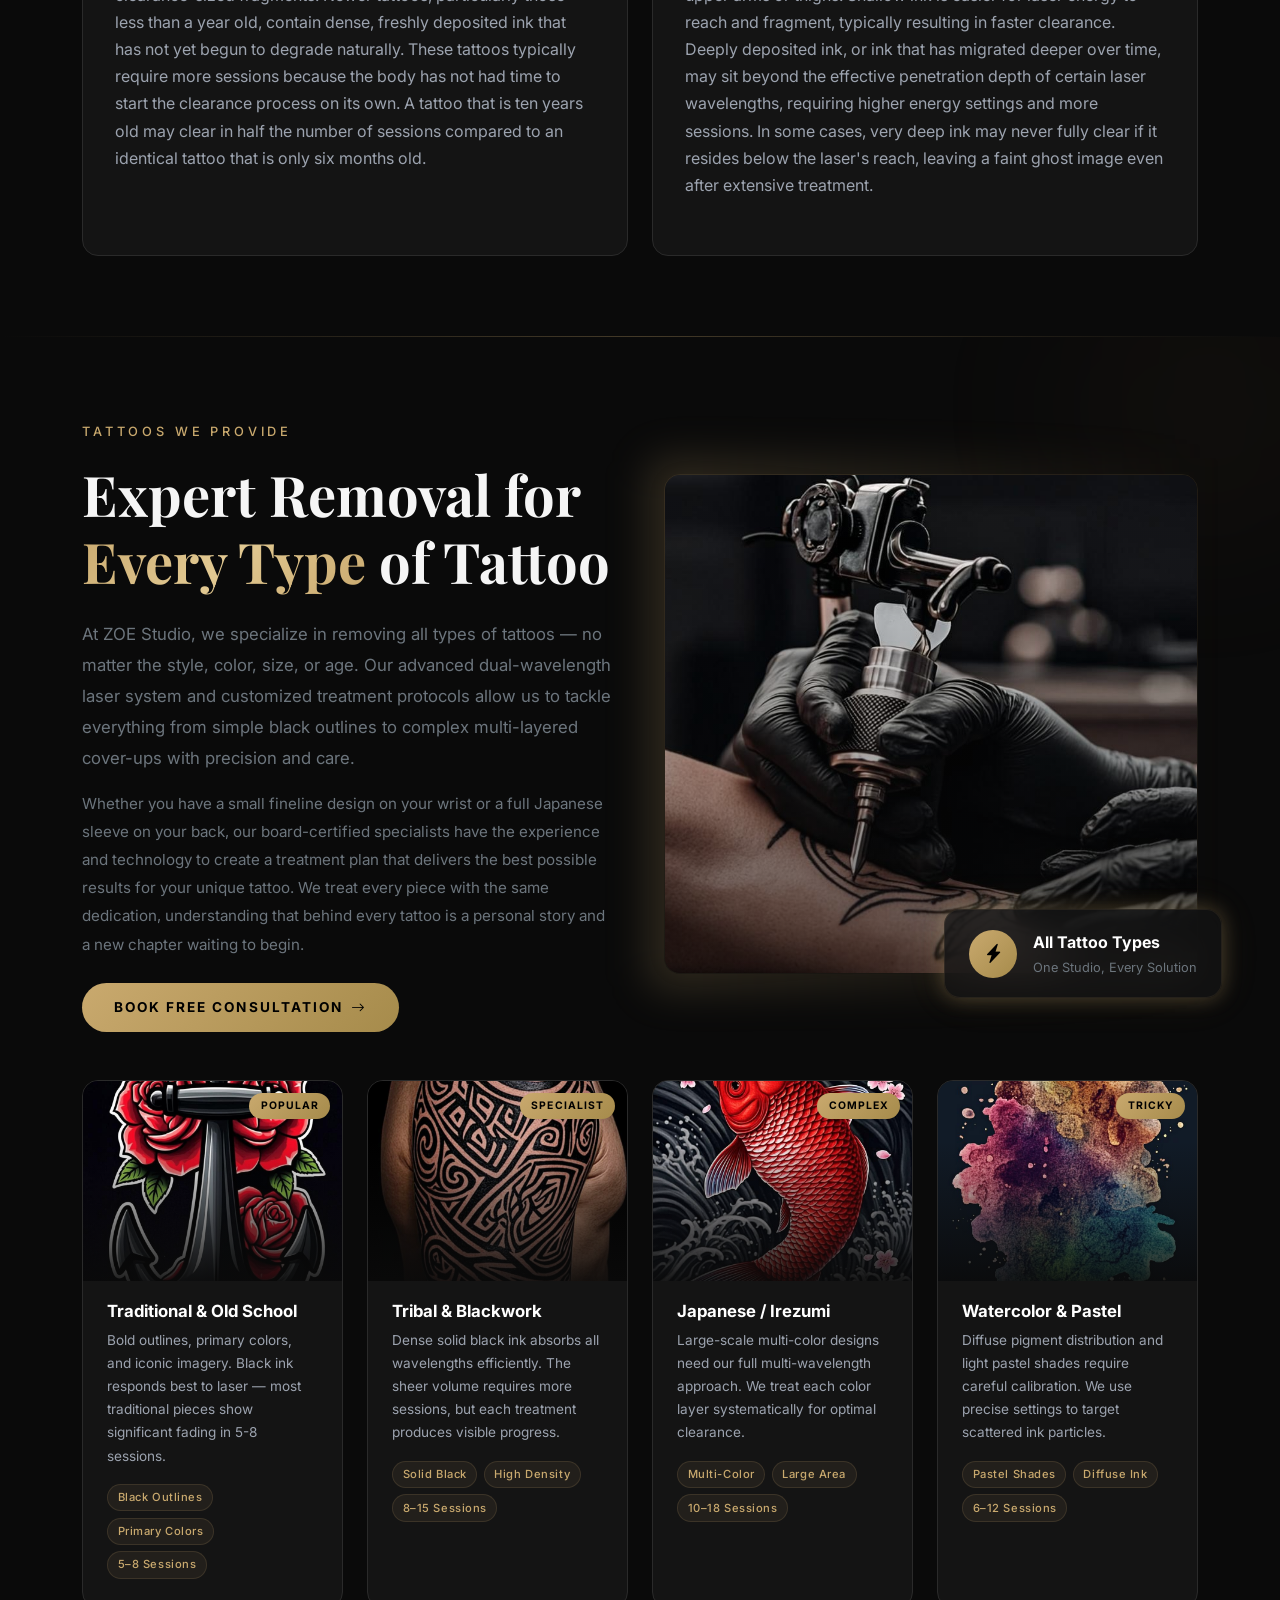
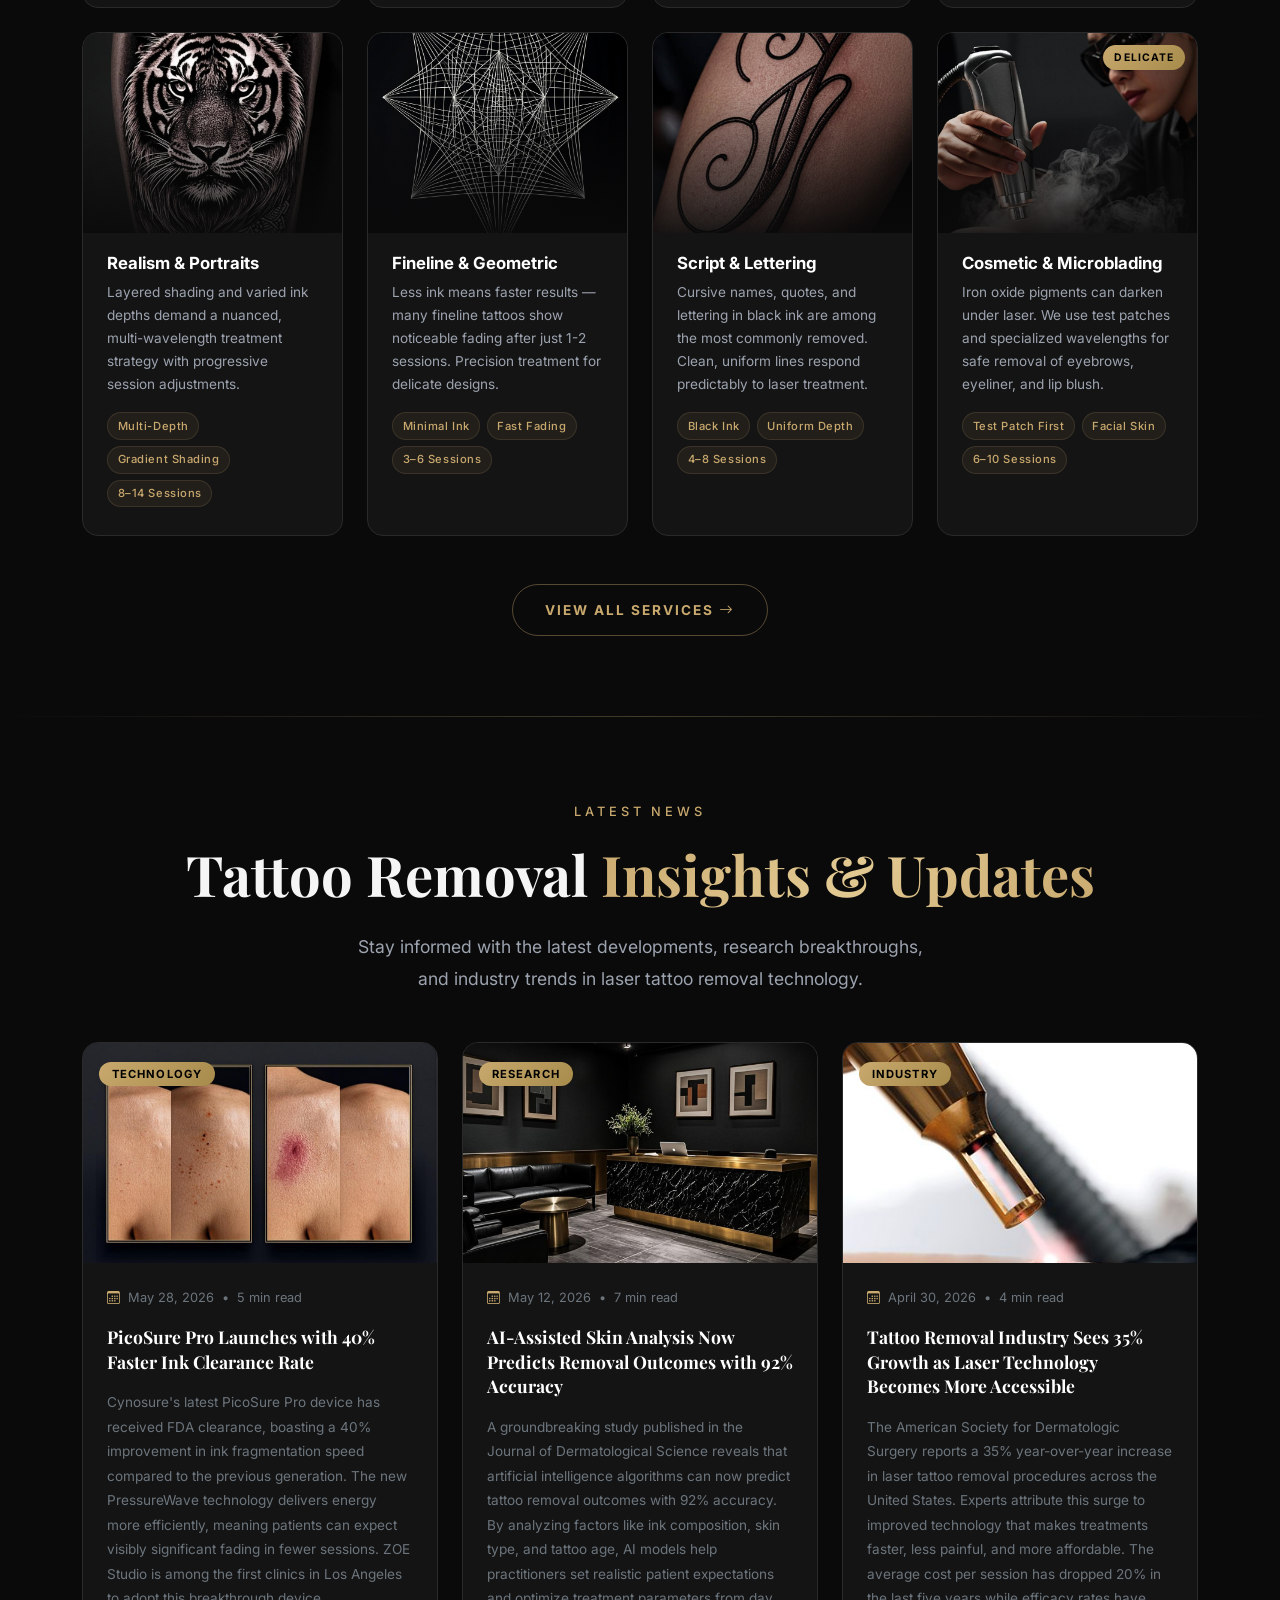
==== commit 1901d935: "content changes" ====
--- a/index.html
+++ b/index.html
@@ -67,7 +67,7 @@
       </h1>
 
       <p class="hero-subtitle fade-in-up">
-        At ZOE Studio, we combine cutting-edge laser technology with an unmatched luxury experience to help you start fresh — safely, effectively, and beautifully.
+        At ZOE Studio, we help you express yourself with stunning custom tattoos or start fresh with safe and effective laser tattoo removal. Whether you're adding new ink or removing old memories, our expert team is here to make your journey comfortable, creative, and confident.
       </p>
 
       <div class="d-flex flex-column flex-sm-row gap-3 justify-content-center fade-in-up">
@@ -122,10 +122,10 @@
           <span class="section-label">About ZOE</span>
           <h2 class="section-title">Where Science Meets <span class="gold-gradient-text">Elegance</span></h2>
           <p class="text-secondary mb-3" style="font-size:1.05rem; line-height:1.8;">
-            Founded with a vision to transform the tattoo removal experience, ZOE Tattoo Removal Studio combines medical-grade precision with the warmth and care of a luxury spa.
+            Founded with a passion for self-expression and transformation, ZOE Studio is a destination for both stunning tattoo artistry and advanced tattoo removal.
           </p>
           <p class="text-secondary mb-4" style="font-size:0.95rem; line-height:1.8;">
-            Every member of our team is a certified laser specialist with years of experience in dermatological treatments.
+            Our skilled tattoo artists and certified laser specialists are dedicated to helping you achieve the look you want—whether that means creating meaningful new ink or safely removing tattoos that no longer fit your story. With years of experience and a commitment to quality, we provide expert care in a comfortable, welcoming environment.
           </p>
           <a href="about.html" class="btn btn-outline-gold">Learn More About Us <i class="bi bi-arrow-right"></i></a>
         </div>
@@ -140,27 +140,27 @@
       <div class="text-center mb-5 fade-in-up">
         <span class="section-label">Our Services</span>
         <h2 class="section-title">Tailored <span class="gold-gradient-text">Solutions</span> for Every Tattoo</h2>
-        <p class="section-subtitle">We offer a comprehensive range of tattoo removal treatments designed to address every type of ink, skin tone, and personal goal.</p>
+        <p class="section-subtitle"> We offer a complete range of tattoo services, from custom tattoo designs to advanced laser tattoo removal, tailored to every style, skin tone, and personal goal. Whether you're creating new artwork or removing old ink, our expert team is dedicated to helping you achieve the results you envision.</p>
       </div>
       <div class="row g-4">
         <div class="col-md-6 fade-in-up">
           <div class="service-card">
             <div class="service-card-icon"><i class="bi bi-lightning-charge" style="font-size:1.3rem;"></i></div>
             <h3>PicoSure Laser Removal</h3>
-            <p>The gold standard in tattoo removal. PicoSure shatters ink particles into tiny fragments for faster clearance with fewer treatments.</p>
-            <div class="feature-check"><i class="bi bi-check-circle-fill"></i><span>All ink colors</span></div>
-            <div class="feature-check"><i class="bi bi-check-circle-fill"></i><span>Minimal scarring risk</span></div>
-            <div class="feature-check"><i class="bi bi-check-circle-fill"></i><span>Fewer sessions required</span></div>
+            <p>Using industry-leading laser technology, we safely break down tattoo ink into tiny particles, helping your body naturally clear them over time for effective results.</p>
+            <div class="feature-check"><i class="bi bi-check-circle-fill"></i><span> Suitable for all ink colors</span></div>
+            <div class="feature-check"><i class="bi bi-check-circle-fill"></i><span> Minimal risk of scarring</span></div>
+            <div class="feature-check"><i class="bi bi-check-circle-fill"></i><span> Fewer sessions compared to traditional methods</span></div>
           </div>
         </div>
         <div class="col-md-6 fade-in-up">
           <div class="service-card">
             <div class="service-card-icon"><i class="bi bi-stars" style="font-size:1.3rem;"></i></div>
             <h3>Picosecond + Nanosecond</h3>
-            <p>Our dual-wavelength approach combines pico and nano-second lasers to tackle even the most stubborn multi-colored tattoos.</p>
-            <div class="feature-check"><i class="bi bi-check-circle-fill"></i><span>Multi-color tattoos</span></div>
-            <div class="feature-check"><i class="bi bi-check-circle-fill"></i><span>Deep ink penetration</span></div>
-            <div class="feature-check"><i class="bi bi-check-circle-fill"></i><span>Enhanced clearance rate</span></div>
+            <p>Our advanced dual-laser approach combines picosecond and nanosecond technology to effectively target even the most challenging tattoos, delivering faster and more efficient results.</p>
+            <div class="feature-check"><i class="bi bi-check-circle-fill"></i><span> Ideal for multi-color tattoos</span></div>
+            <div class="feature-check"><i class="bi bi-check-circle-fill"></i><span> Reaches deep-set ink particles</span></div>
+            <div class="feature-check"><i class="bi bi-check-circle-fill"></i><span> Enhanced tattoo clearance</span></div>
           </div>
         </div>
       </div>
@@ -265,8 +265,8 @@
     <div class="container">
       <div class="text-center mb-5 fade-in-up">
         <span class="section-label">The ZOE Difference</span>
-        <h2 class="section-title">Our Expert <span class="gold-gradient-text">Approach</span> to Tattoo Removal</h2>
-        <p class="section-subtitle">We don't just remove tattoos — we engineer personalized treatment protocols backed by science, experience, and a deep commitment to your skin's health and beauty.</p>
+        <h2 class="section-title">Our <span class="gold-gradient-text">Expert</span> Approach</h2>
+        <p class="section-subtitle">At ZOE Studio, every tattoo and tattoo removal treatment is tailored to your unique style and goals. Combining artistic expertise with advanced technology, we deliver safe, professional, and personalized results—whether you're creating new ink or starting fresh. </p>
       </div>
 
       <!-- Pillar Cards with Images -->
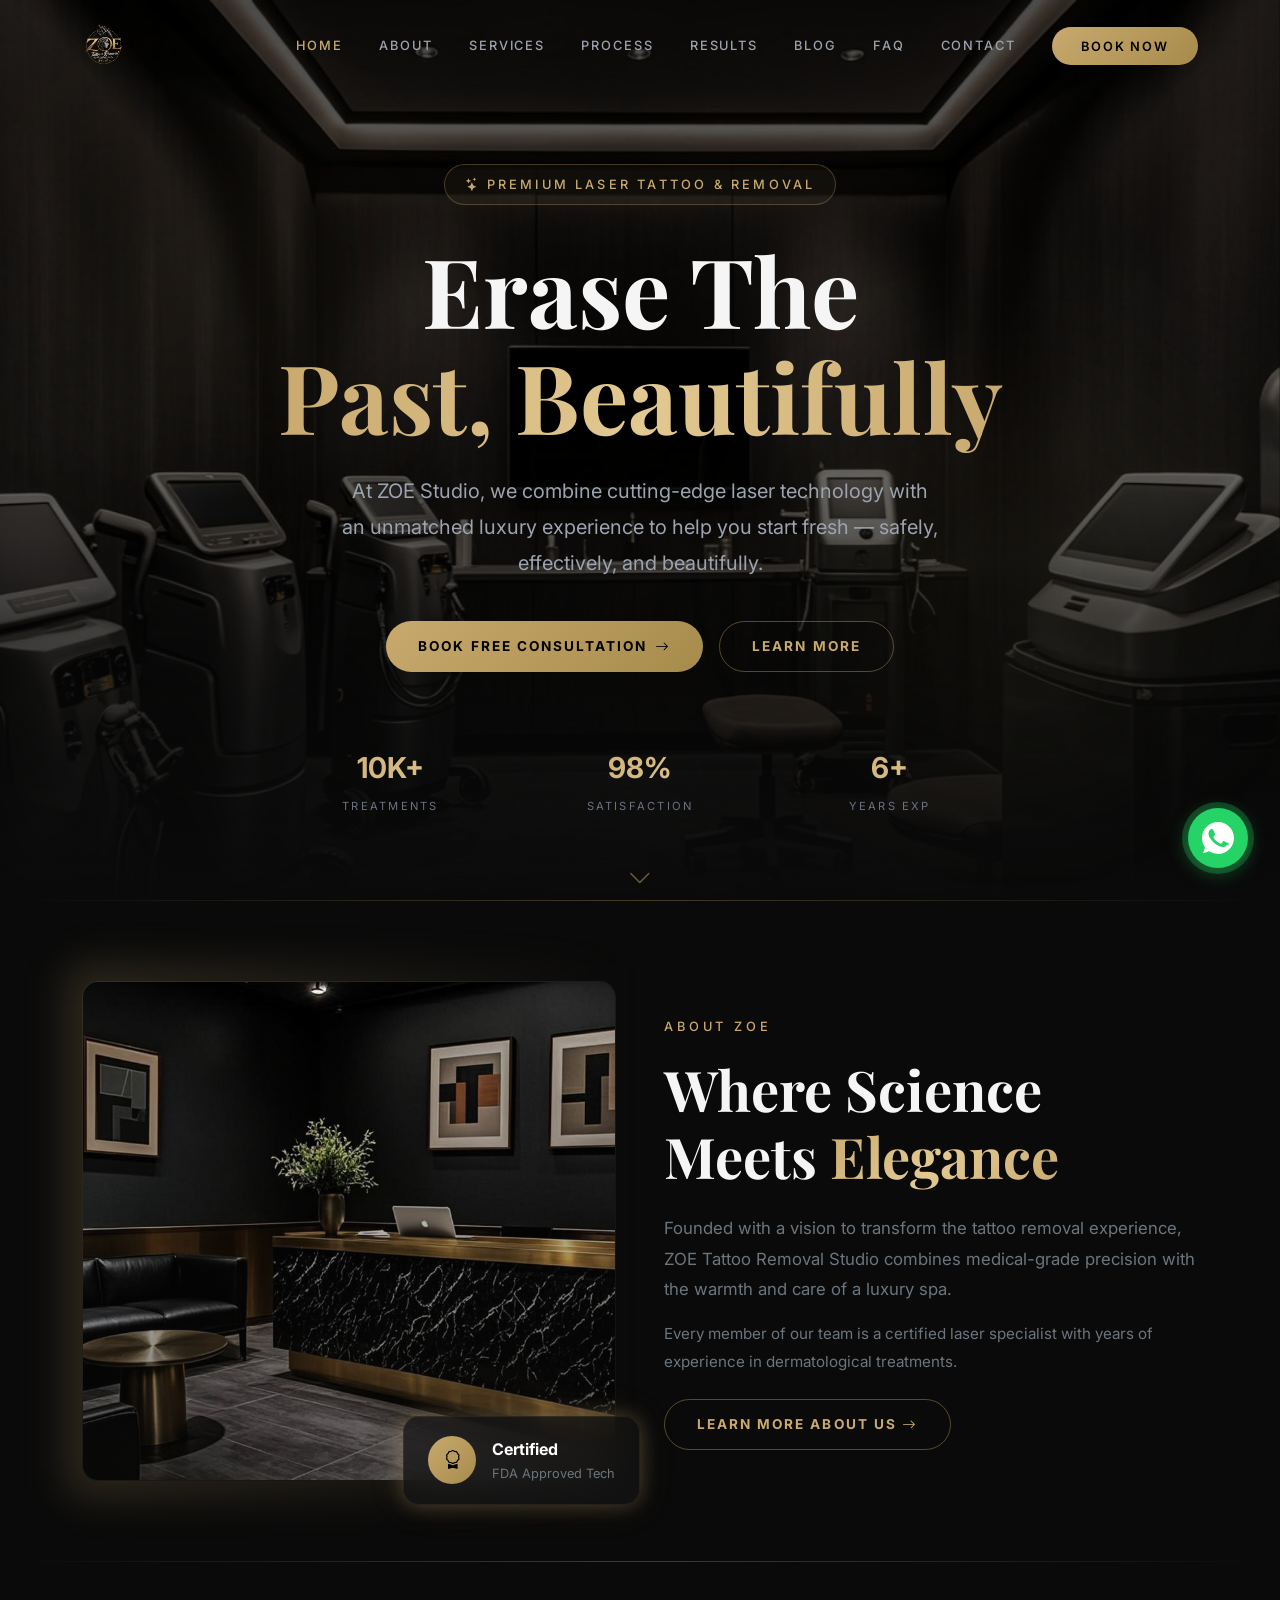
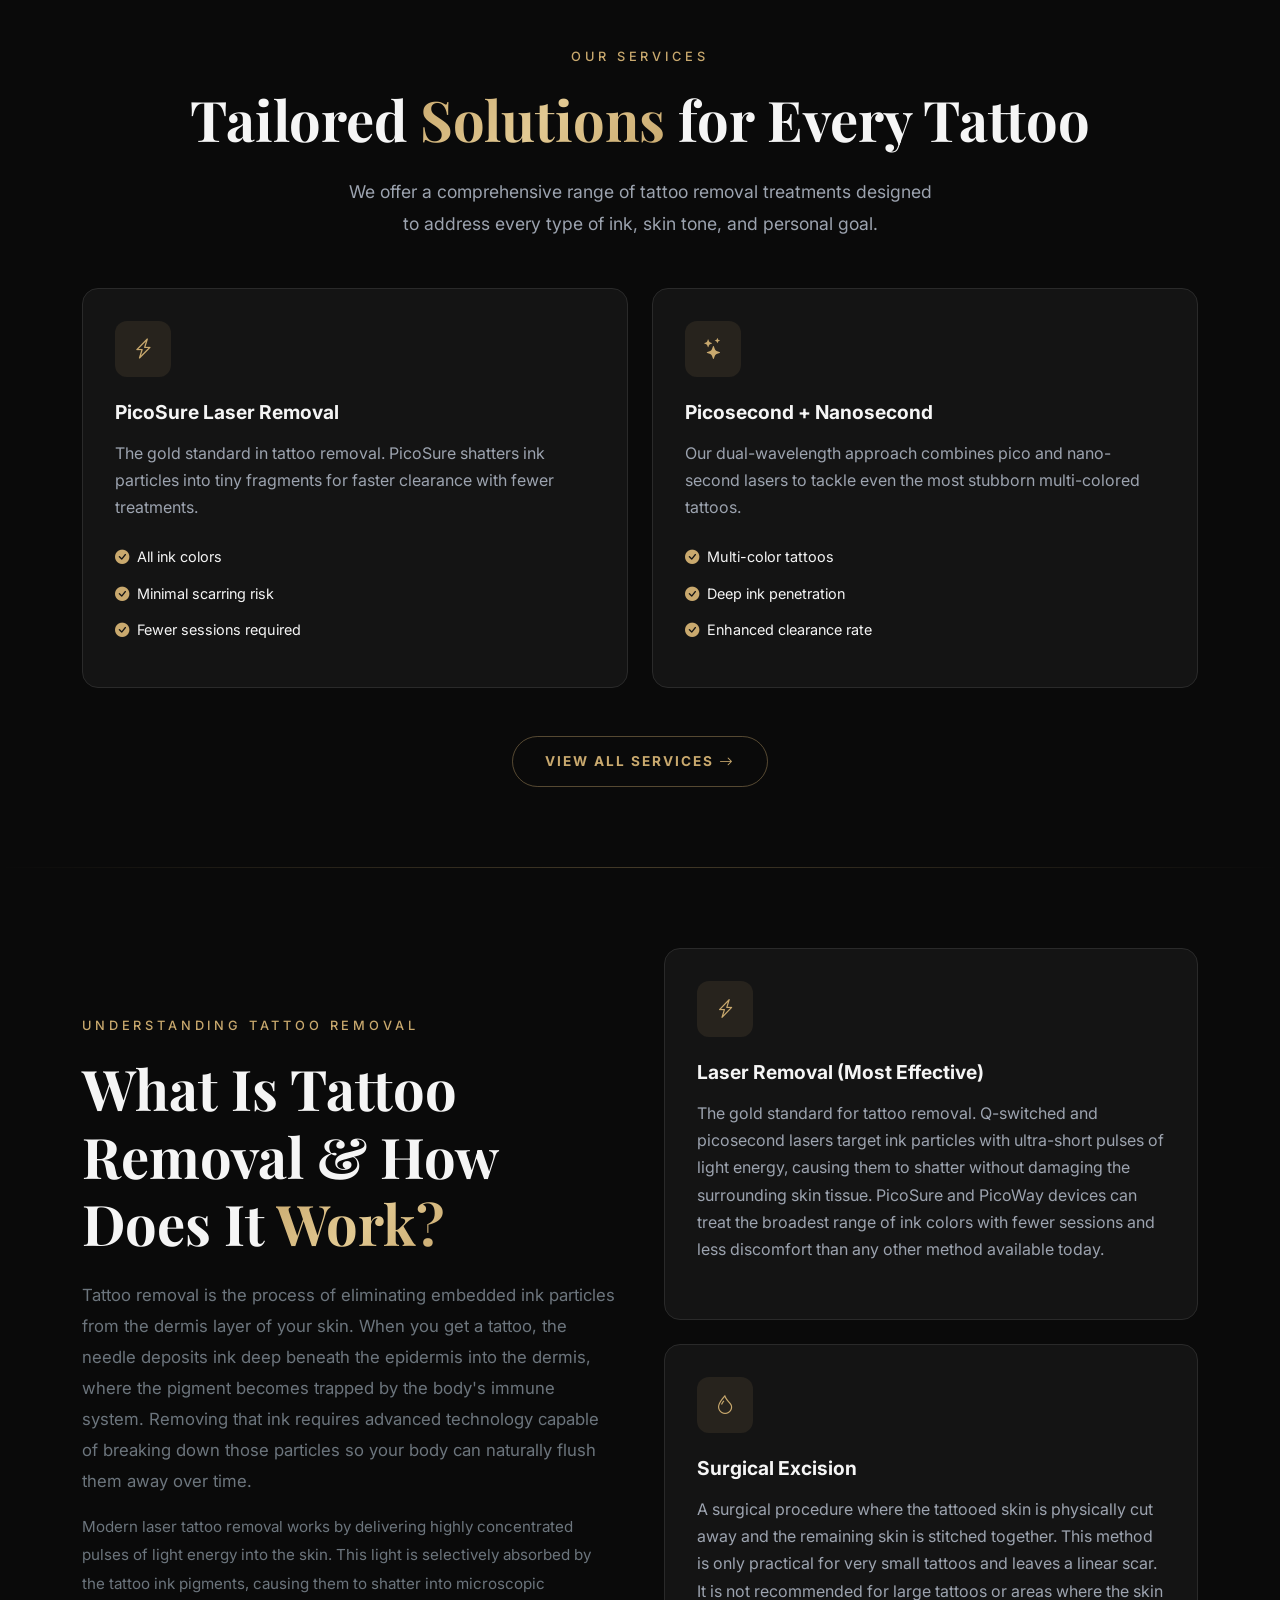
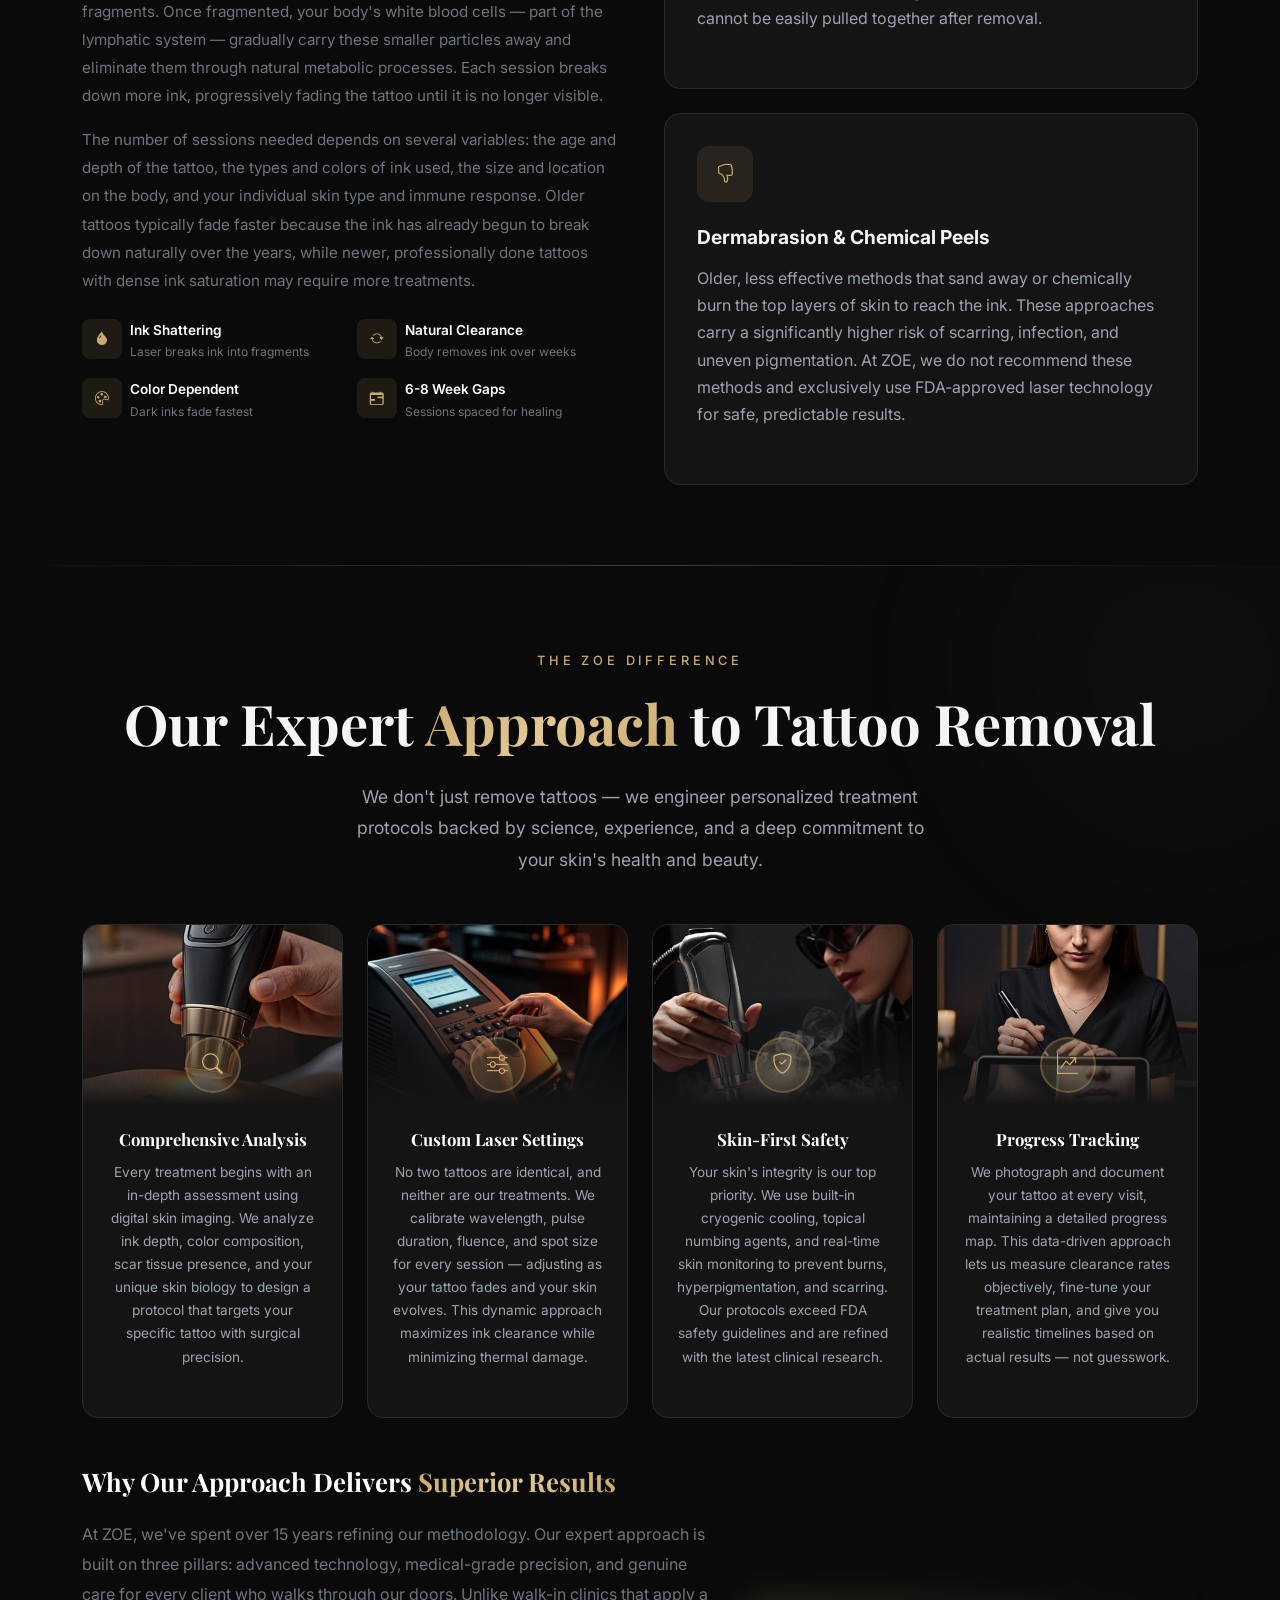
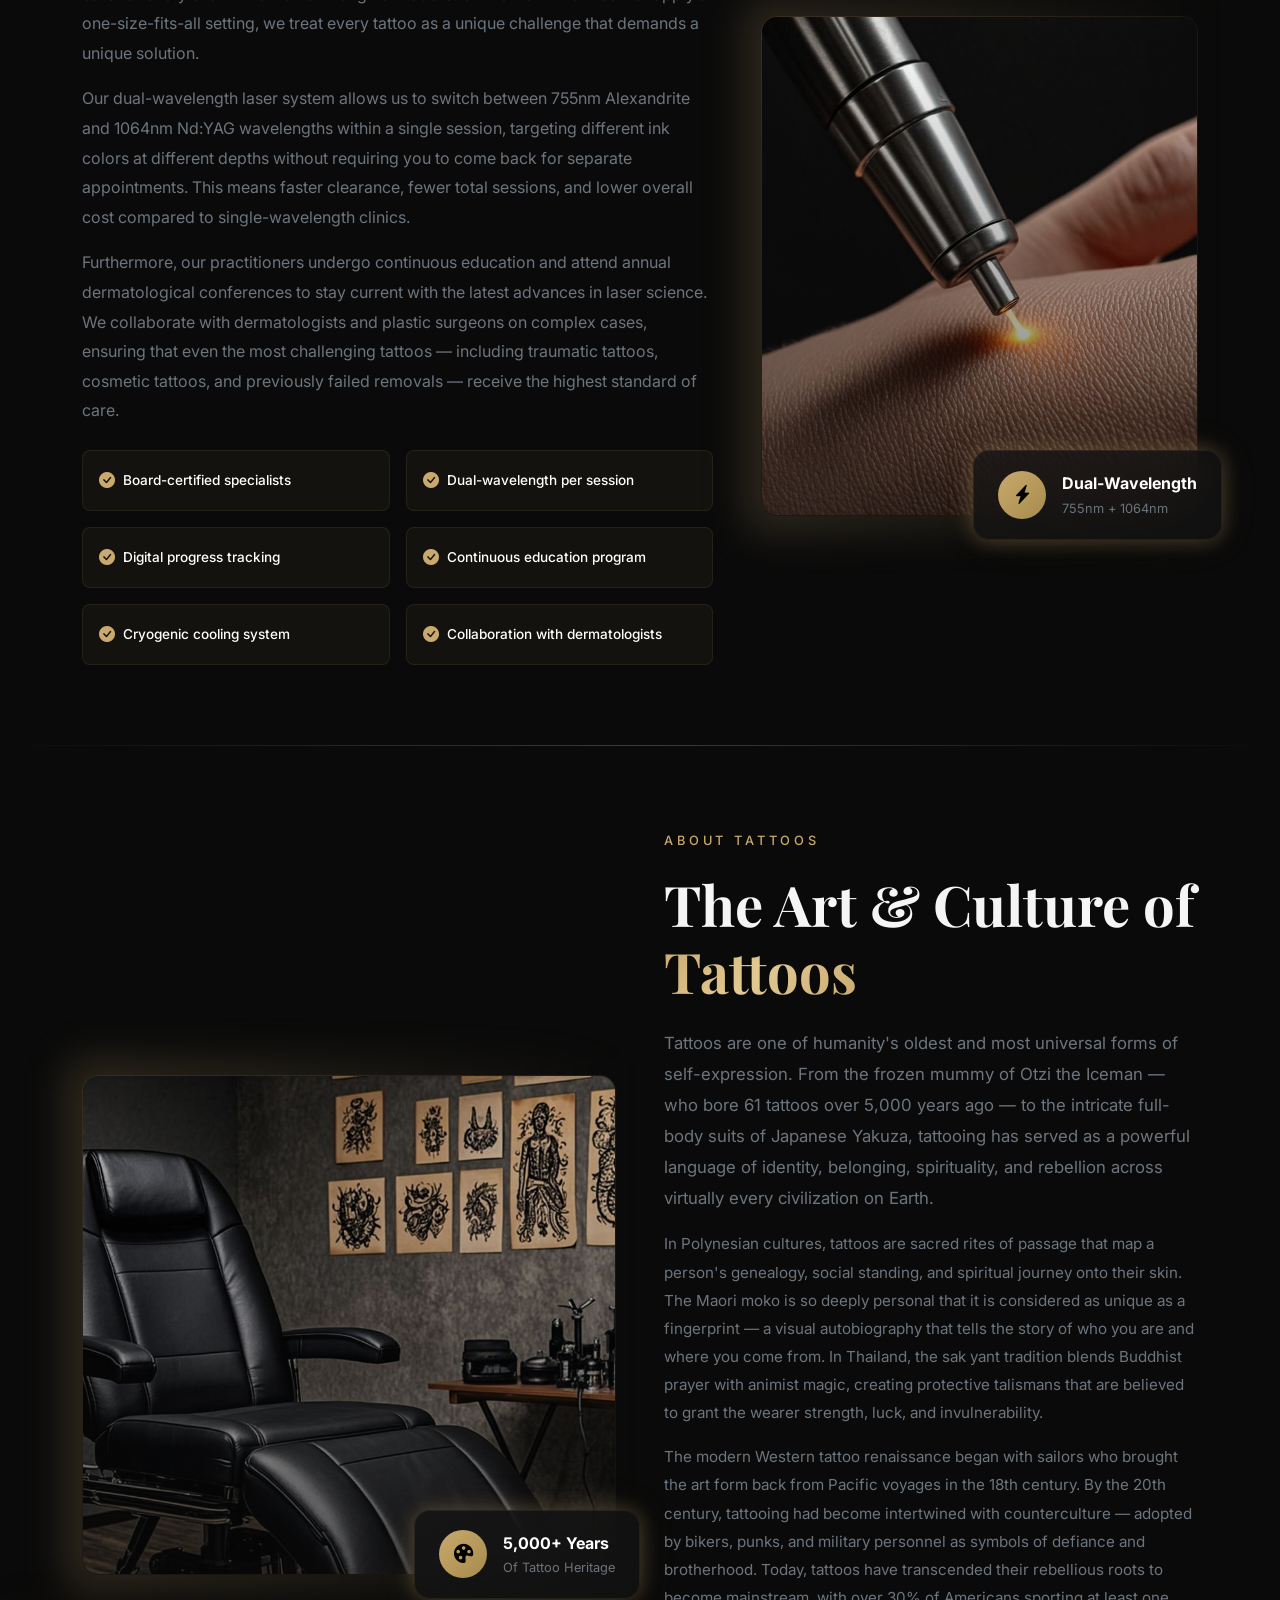
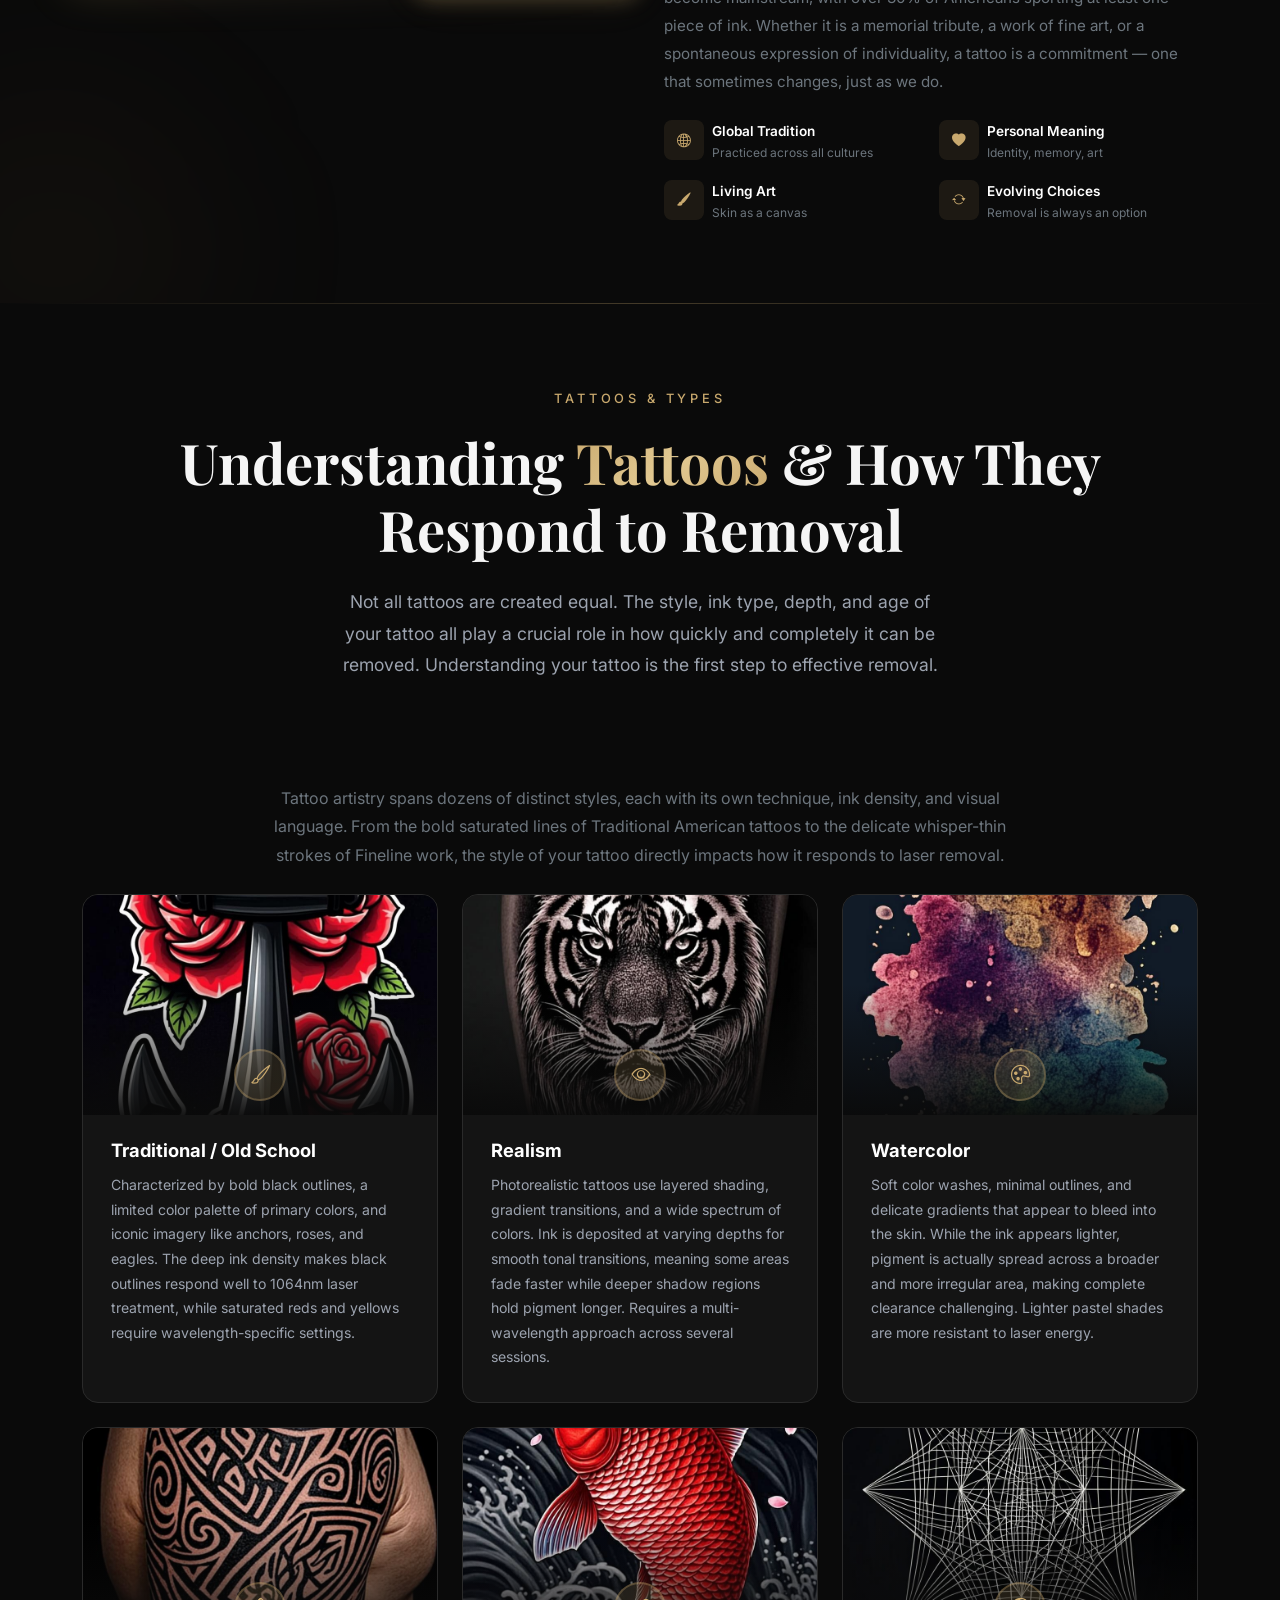
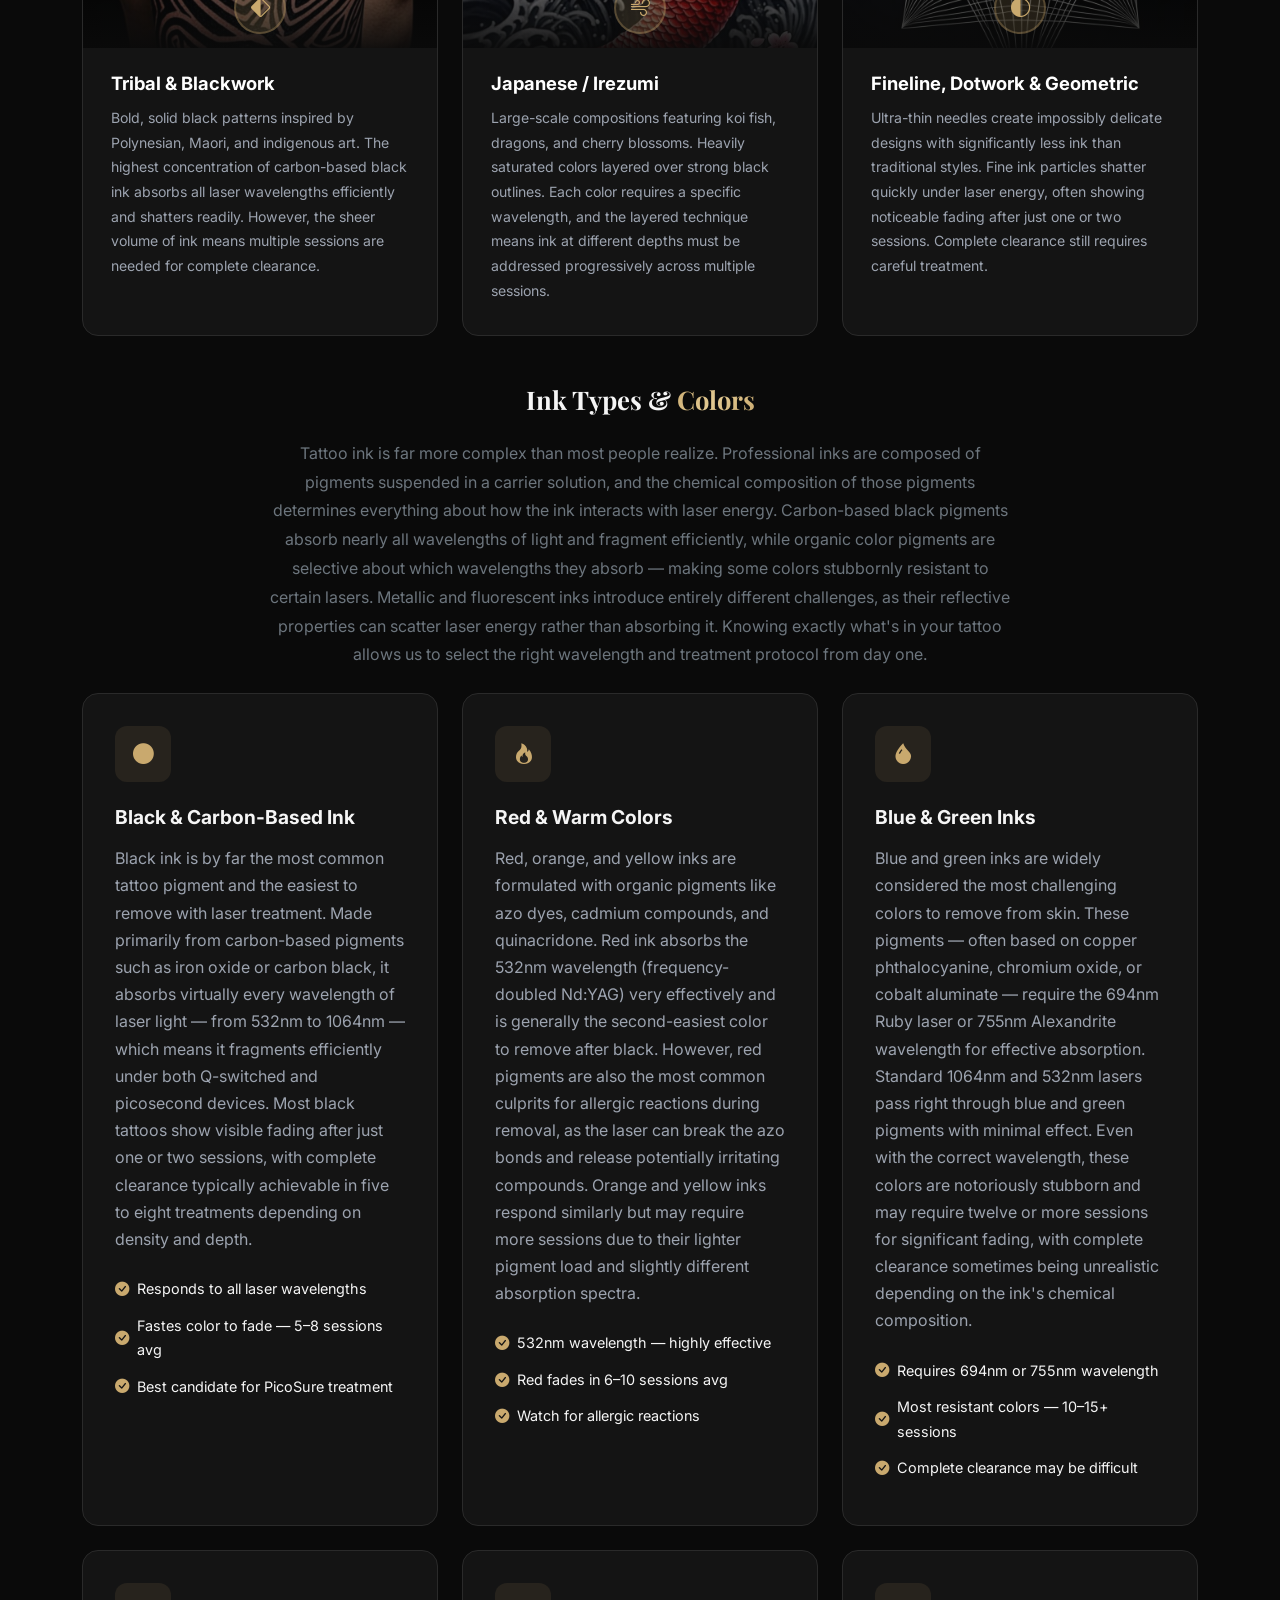
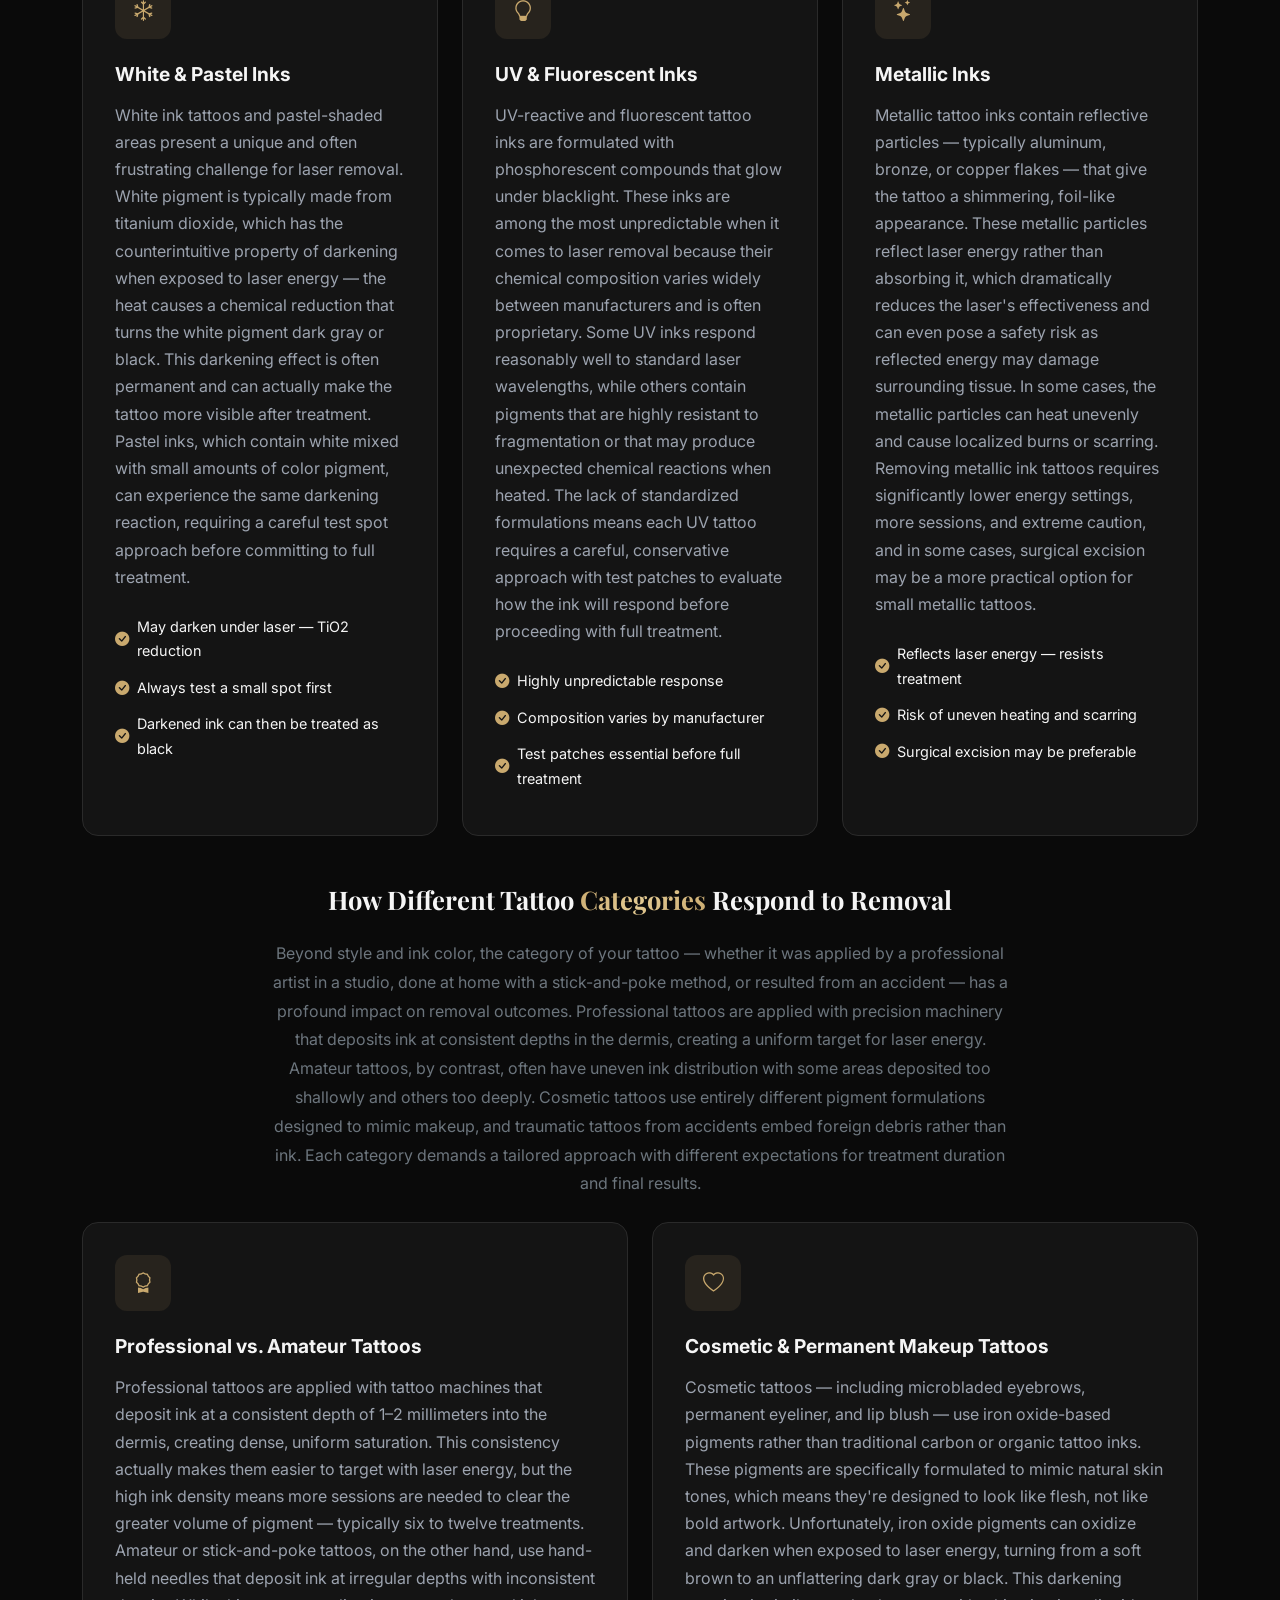
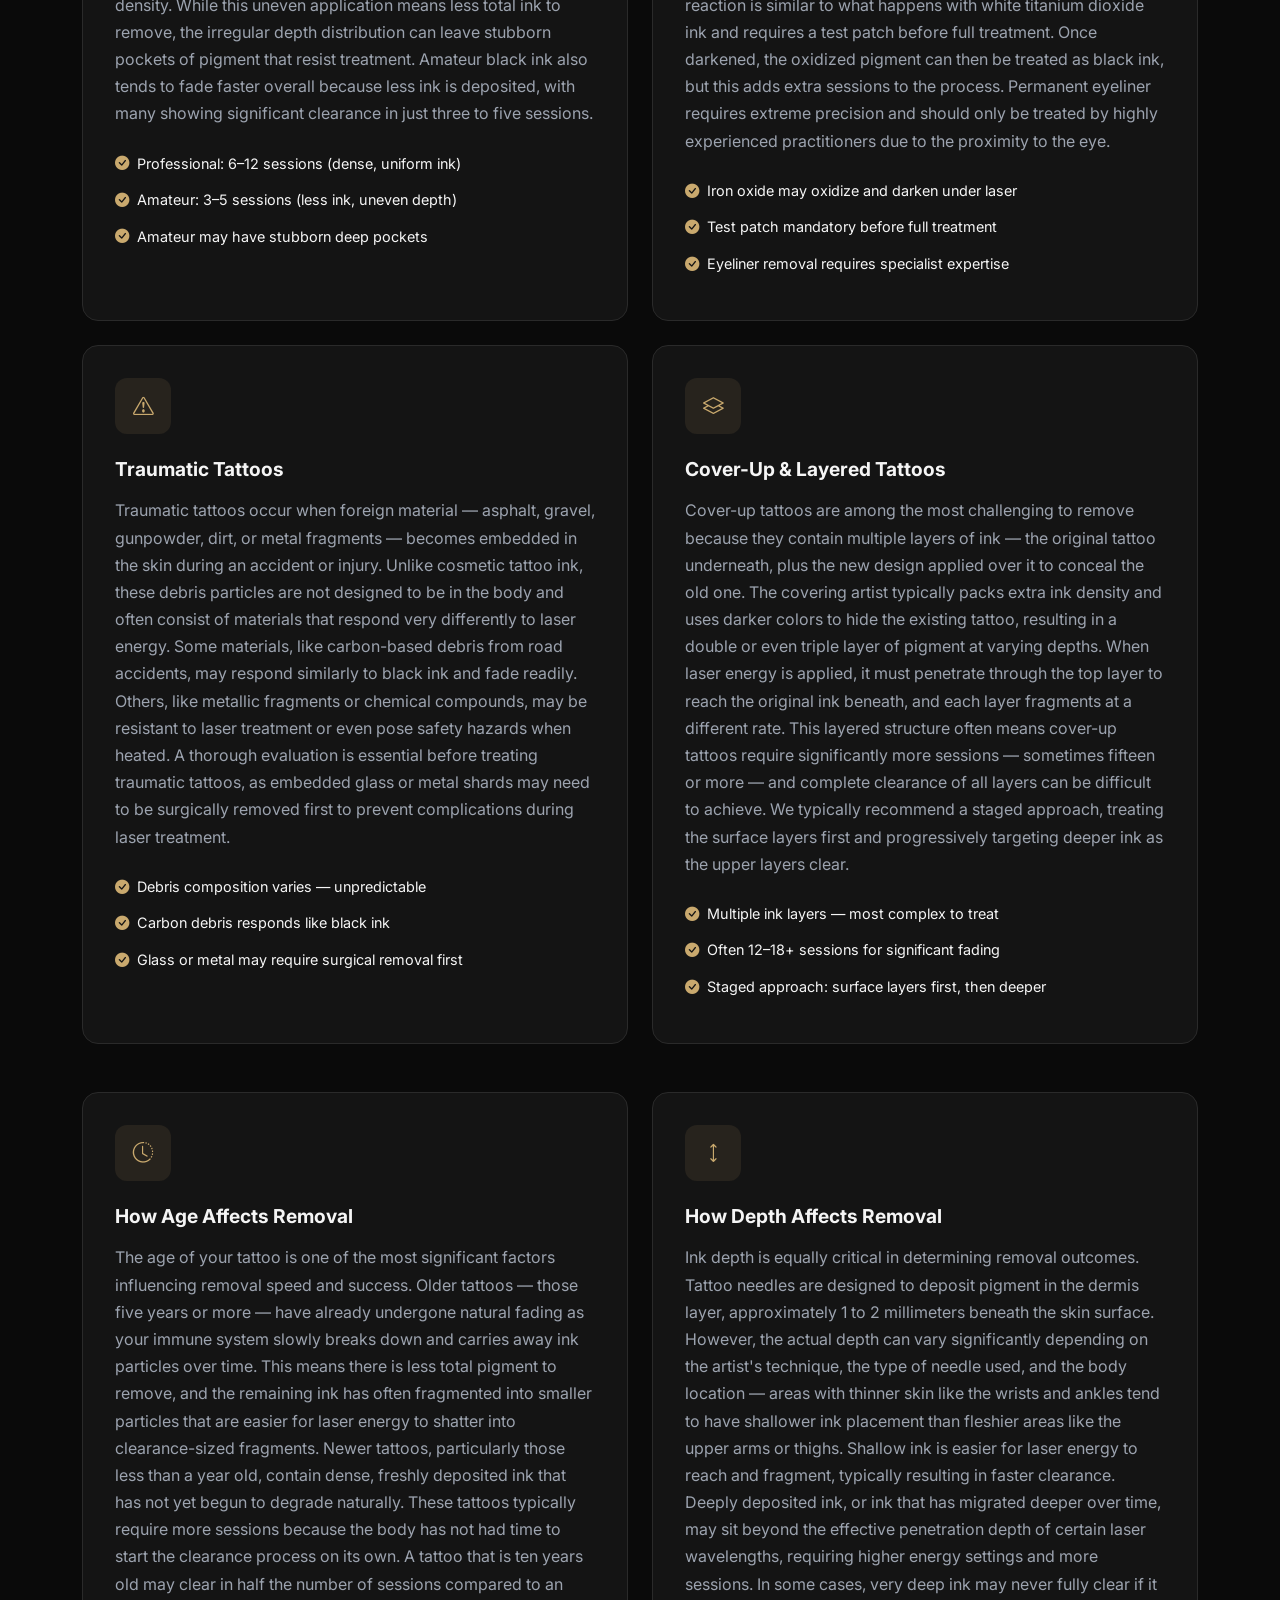
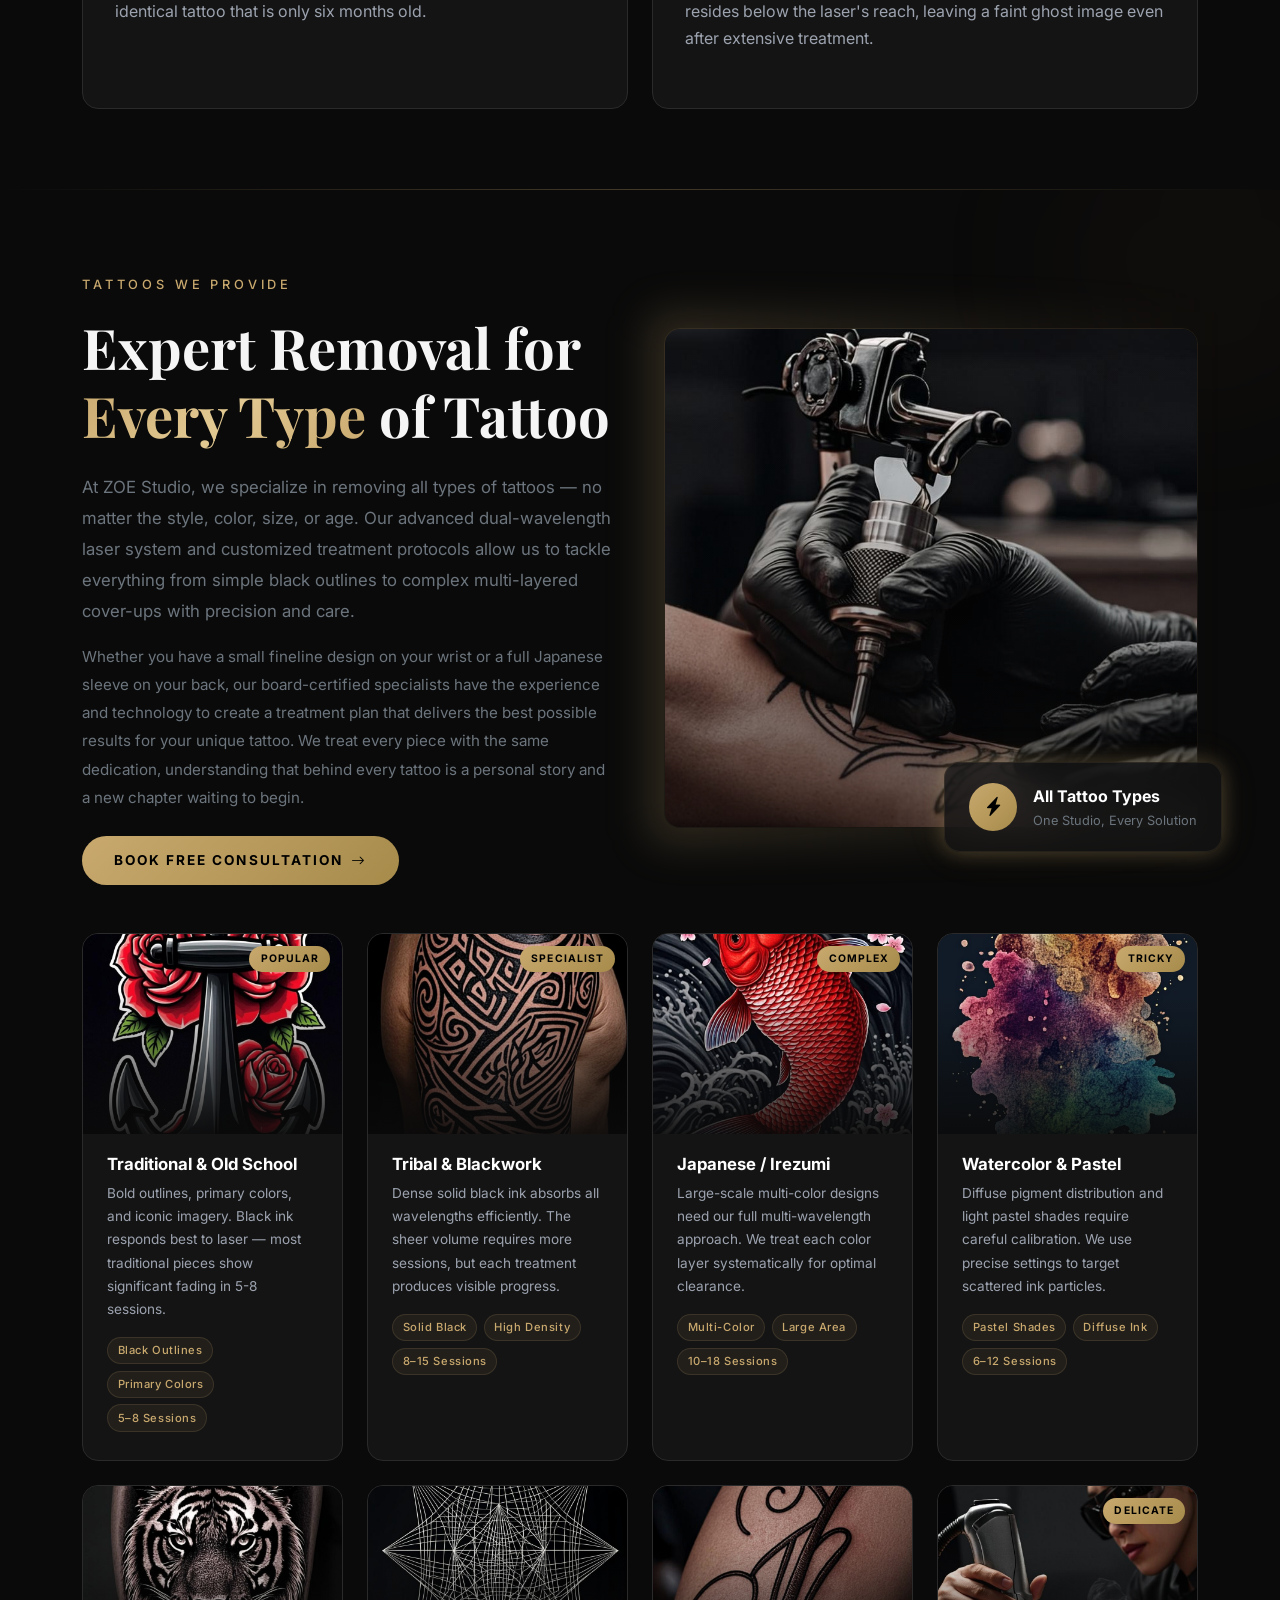
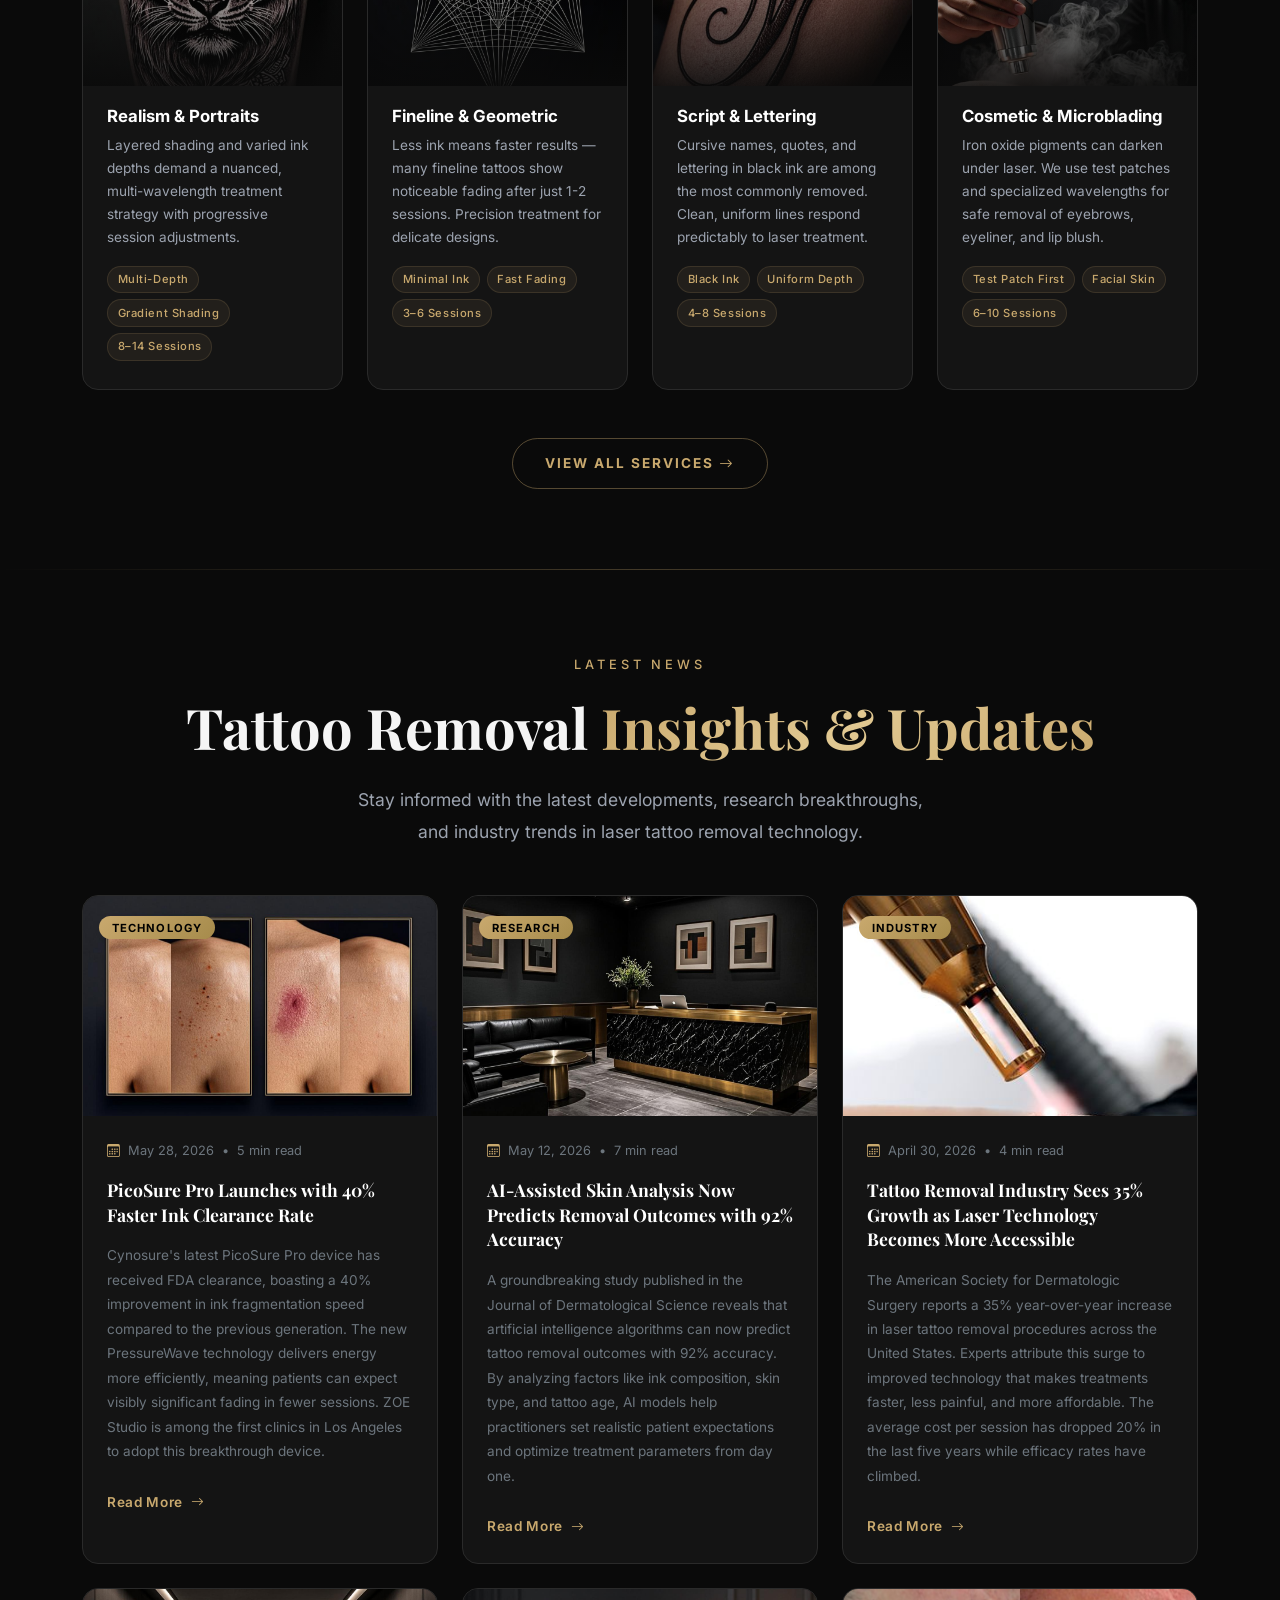
==== commit b8bc2251: "Updated ZOE website design and content" ====
--- a/index.html
+++ b/index.html
@@ -5,6 +5,9 @@
   <meta name="viewport" content="width=device-width, initial-scale=1.0">
   <title>ZOE Tattoo & Removal Studio | Premium Laser Tattoo & Removal</title>
   <meta name="description" content="ZOE Tattoo Removal Studio offers state-of-the-art laser tattoo removal with advanced technology, expert practitioners, and a luxurious experience.">
+
+  <!-- Favicon -->
+  <link rel="icon" type="image/png" href="images/Zoe%20logo%20png.png">
 
   <!-- Google Fonts -->
   <link rel="preconnect" href="https://fonts.googleapis.com">
@@ -67,7 +70,7 @@
       </h1>
 
       <p class="hero-subtitle fade-in-up">
-        At ZOE Studio, we help you express yourself with stunning custom tattoos or start fresh with safe and effective laser tattoo removal. Whether you're adding new ink or removing old memories, our expert team is here to make your journey comfortable, creative, and confident.
+        At ZOE Studio, we combine cutting-edge laser technology with an unmatched luxury experience to help you start fresh — safely, effectively, and beautifully.
       </p>
 
       <div class="d-flex flex-column flex-sm-row gap-3 justify-content-center fade-in-up">
@@ -87,7 +90,7 @@
           <div class="hero-stat-label">Satisfaction</div>
         </div>
         <div class="col-4">
-          <div class="hero-stat-value" data-count="15" data-suffix="+">0</div>
+          <div class="hero-stat-value" data-count="6" data-suffix="+">0</div>
           <div class="hero-stat-label">Years Exp</div>
         </div>
       </div>
@@ -122,10 +125,10 @@
           <span class="section-label">About ZOE</span>
           <h2 class="section-title">Where Science Meets <span class="gold-gradient-text">Elegance</span></h2>
           <p class="text-secondary mb-3" style="font-size:1.05rem; line-height:1.8;">
-            Founded with a passion for self-expression and transformation, ZOE Studio is a destination for both stunning tattoo artistry and advanced tattoo removal.
+            Founded with a vision to transform the tattoo removal experience, ZOE Tattoo Removal Studio combines medical-grade precision with the warmth and care of a luxury spa.
           </p>
           <p class="text-secondary mb-4" style="font-size:0.95rem; line-height:1.8;">
-            Our skilled tattoo artists and certified laser specialists are dedicated to helping you achieve the look you want—whether that means creating meaningful new ink or safely removing tattoos that no longer fit your story. With years of experience and a commitment to quality, we provide expert care in a comfortable, welcoming environment.
+            Every member of our team is a certified laser specialist with years of experience in dermatological treatments.
           </p>
           <a href="about.html" class="btn btn-outline-gold">Learn More About Us <i class="bi bi-arrow-right"></i></a>
         </div>
@@ -140,27 +143,27 @@
       <div class="text-center mb-5 fade-in-up">
         <span class="section-label">Our Services</span>
         <h2 class="section-title">Tailored <span class="gold-gradient-text">Solutions</span> for Every Tattoo</h2>
-        <p class="section-subtitle"> We offer a complete range of tattoo services, from custom tattoo designs to advanced laser tattoo removal, tailored to every style, skin tone, and personal goal. Whether you're creating new artwork or removing old ink, our expert team is dedicated to helping you achieve the results you envision.</p>
+        <p class="section-subtitle">We offer a comprehensive range of tattoo removal treatments designed to address every type of ink, skin tone, and personal goal.</p>
       </div>
       <div class="row g-4">
         <div class="col-md-6 fade-in-up">
           <div class="service-card">
             <div class="service-card-icon"><i class="bi bi-lightning-charge" style="font-size:1.3rem;"></i></div>
             <h3>PicoSure Laser Removal</h3>
-            <p>Using industry-leading laser technology, we safely break down tattoo ink into tiny particles, helping your body naturally clear them over time for effective results.</p>
-            <div class="feature-check"><i class="bi bi-check-circle-fill"></i><span> Suitable for all ink colors</span></div>
-            <div class="feature-check"><i class="bi bi-check-circle-fill"></i><span> Minimal risk of scarring</span></div>
-            <div class="feature-check"><i class="bi bi-check-circle-fill"></i><span> Fewer sessions compared to traditional methods</span></div>
+            <p>The gold standard in tattoo removal. PicoSure shatters ink particles into tiny fragments for faster clearance with fewer treatments.</p>
+            <div class="feature-check"><i class="bi bi-check-circle-fill"></i><span>All ink colors</span></div>
+            <div class="feature-check"><i class="bi bi-check-circle-fill"></i><span>Minimal scarring risk</span></div>
+            <div class="feature-check"><i class="bi bi-check-circle-fill"></i><span>Fewer sessions required</span></div>
           </div>
         </div>
         <div class="col-md-6 fade-in-up">
           <div class="service-card">
             <div class="service-card-icon"><i class="bi bi-stars" style="font-size:1.3rem;"></i></div>
             <h3>Picosecond + Nanosecond</h3>
-            <p>Our advanced dual-laser approach combines picosecond and nanosecond technology to effectively target even the most challenging tattoos, delivering faster and more efficient results.</p>
-            <div class="feature-check"><i class="bi bi-check-circle-fill"></i><span> Ideal for multi-color tattoos</span></div>
-            <div class="feature-check"><i class="bi bi-check-circle-fill"></i><span> Reaches deep-set ink particles</span></div>
-            <div class="feature-check"><i class="bi bi-check-circle-fill"></i><span> Enhanced tattoo clearance</span></div>
+            <p>Our dual-wavelength approach combines pico and nano-second lasers to tackle even the most stubborn multi-colored tattoos.</p>
+            <div class="feature-check"><i class="bi bi-check-circle-fill"></i><span>Multi-color tattoos</span></div>
+            <div class="feature-check"><i class="bi bi-check-circle-fill"></i><span>Deep ink penetration</span></div>
+            <div class="feature-check"><i class="bi bi-check-circle-fill"></i><span>Enhanced clearance rate</span></div>
           </div>
         </div>
       </div>
@@ -265,8 +268,8 @@
     <div class="container">
       <div class="text-center mb-5 fade-in-up">
         <span class="section-label">The ZOE Difference</span>
-        <h2 class="section-title">Our <span class="gold-gradient-text">Expert</span> Approach</h2>
-        <p class="section-subtitle">At ZOE Studio, every tattoo and tattoo removal treatment is tailored to your unique style and goals. Combining artistic expertise with advanced technology, we deliver safe, professional, and personalized results—whether you're creating new ink or starting fresh. </p>
+        <h2 class="section-title">Our Expert <span class="gold-gradient-text">Approach</span> to Tattoo Removal</h2>
+        <p class="section-subtitle">We don't just remove tattoos — we engineer personalized treatment protocols backed by science, experience, and a deep commitment to your skin's health and beauty.</p>
       </div>
 
       <!-- Pillar Cards with Images -->
--- a/css/style.css
+++ b/css/style.css
@@ -249,6 +249,7 @@
 .hero-section {
   position: relative;
   min-height: 100vh;
+  padding-top: 80px;
   display: flex;
   align-items: center;
   justify-content: center;
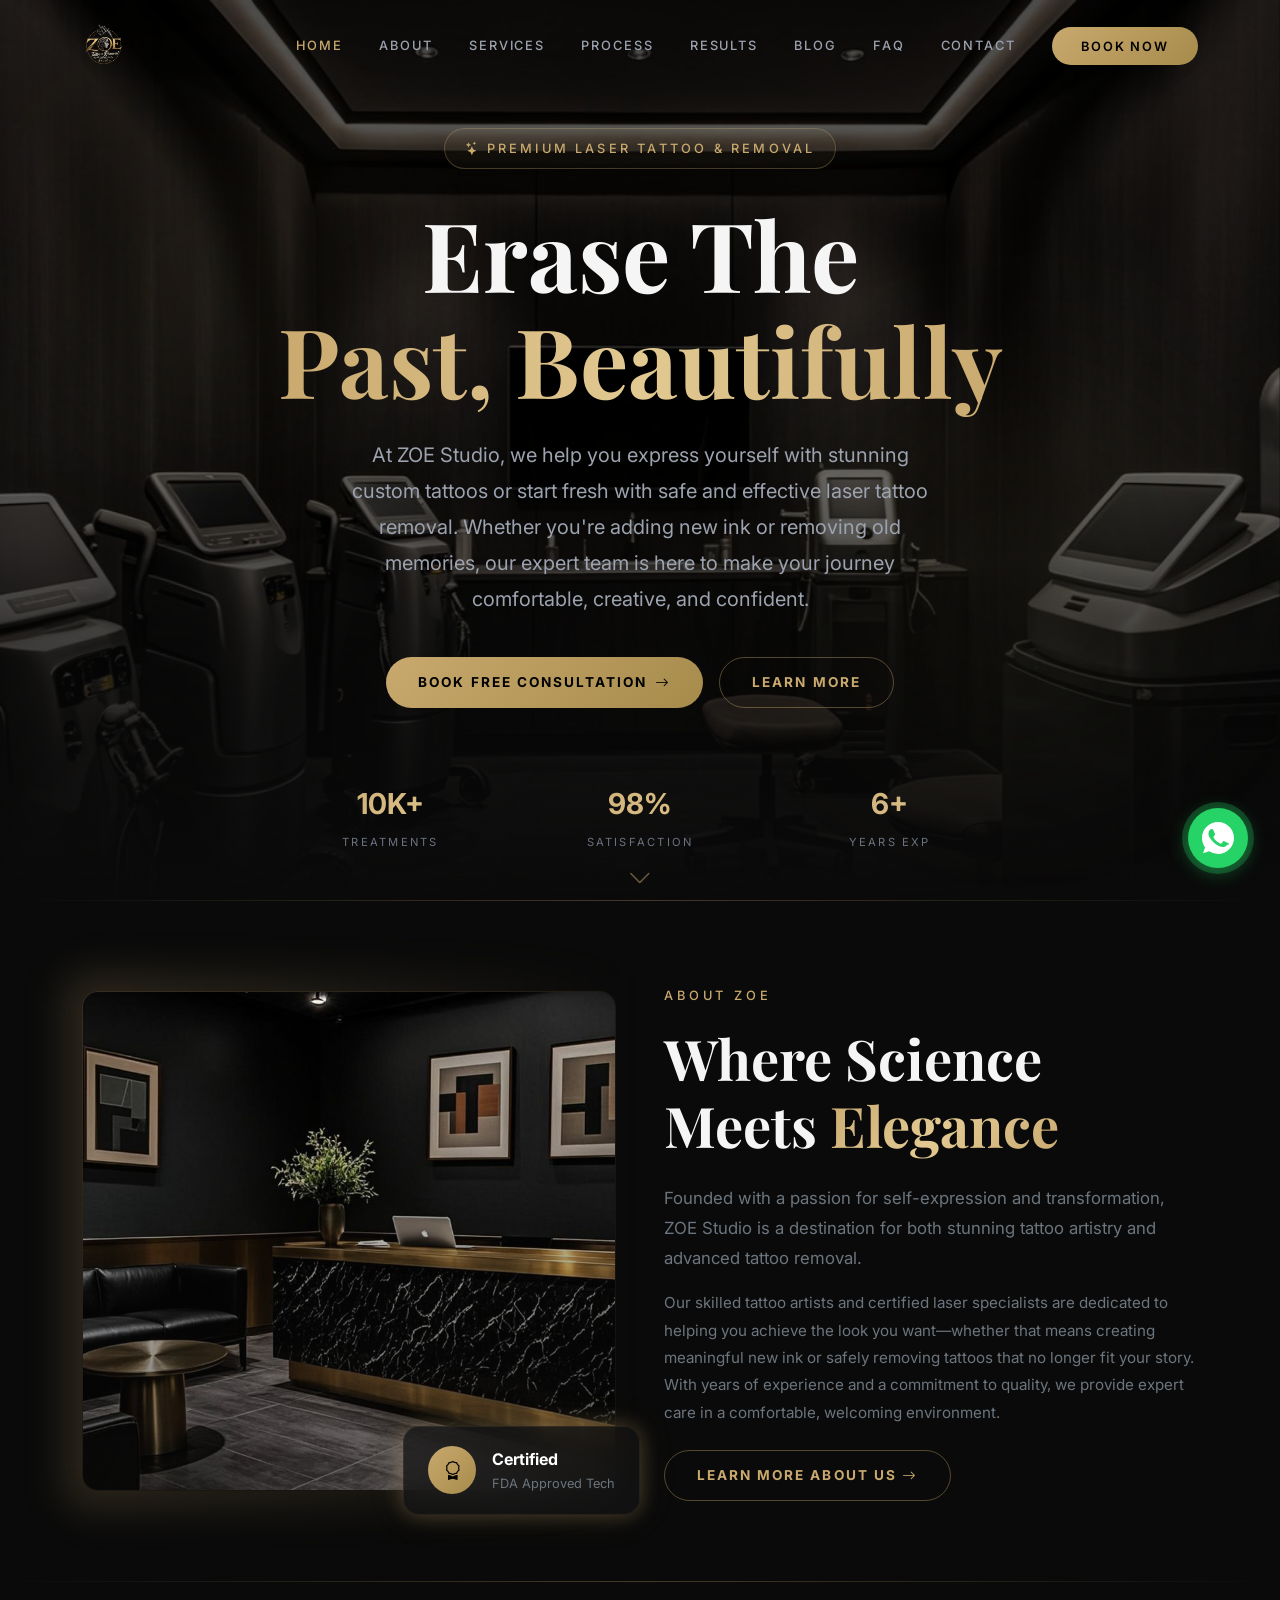
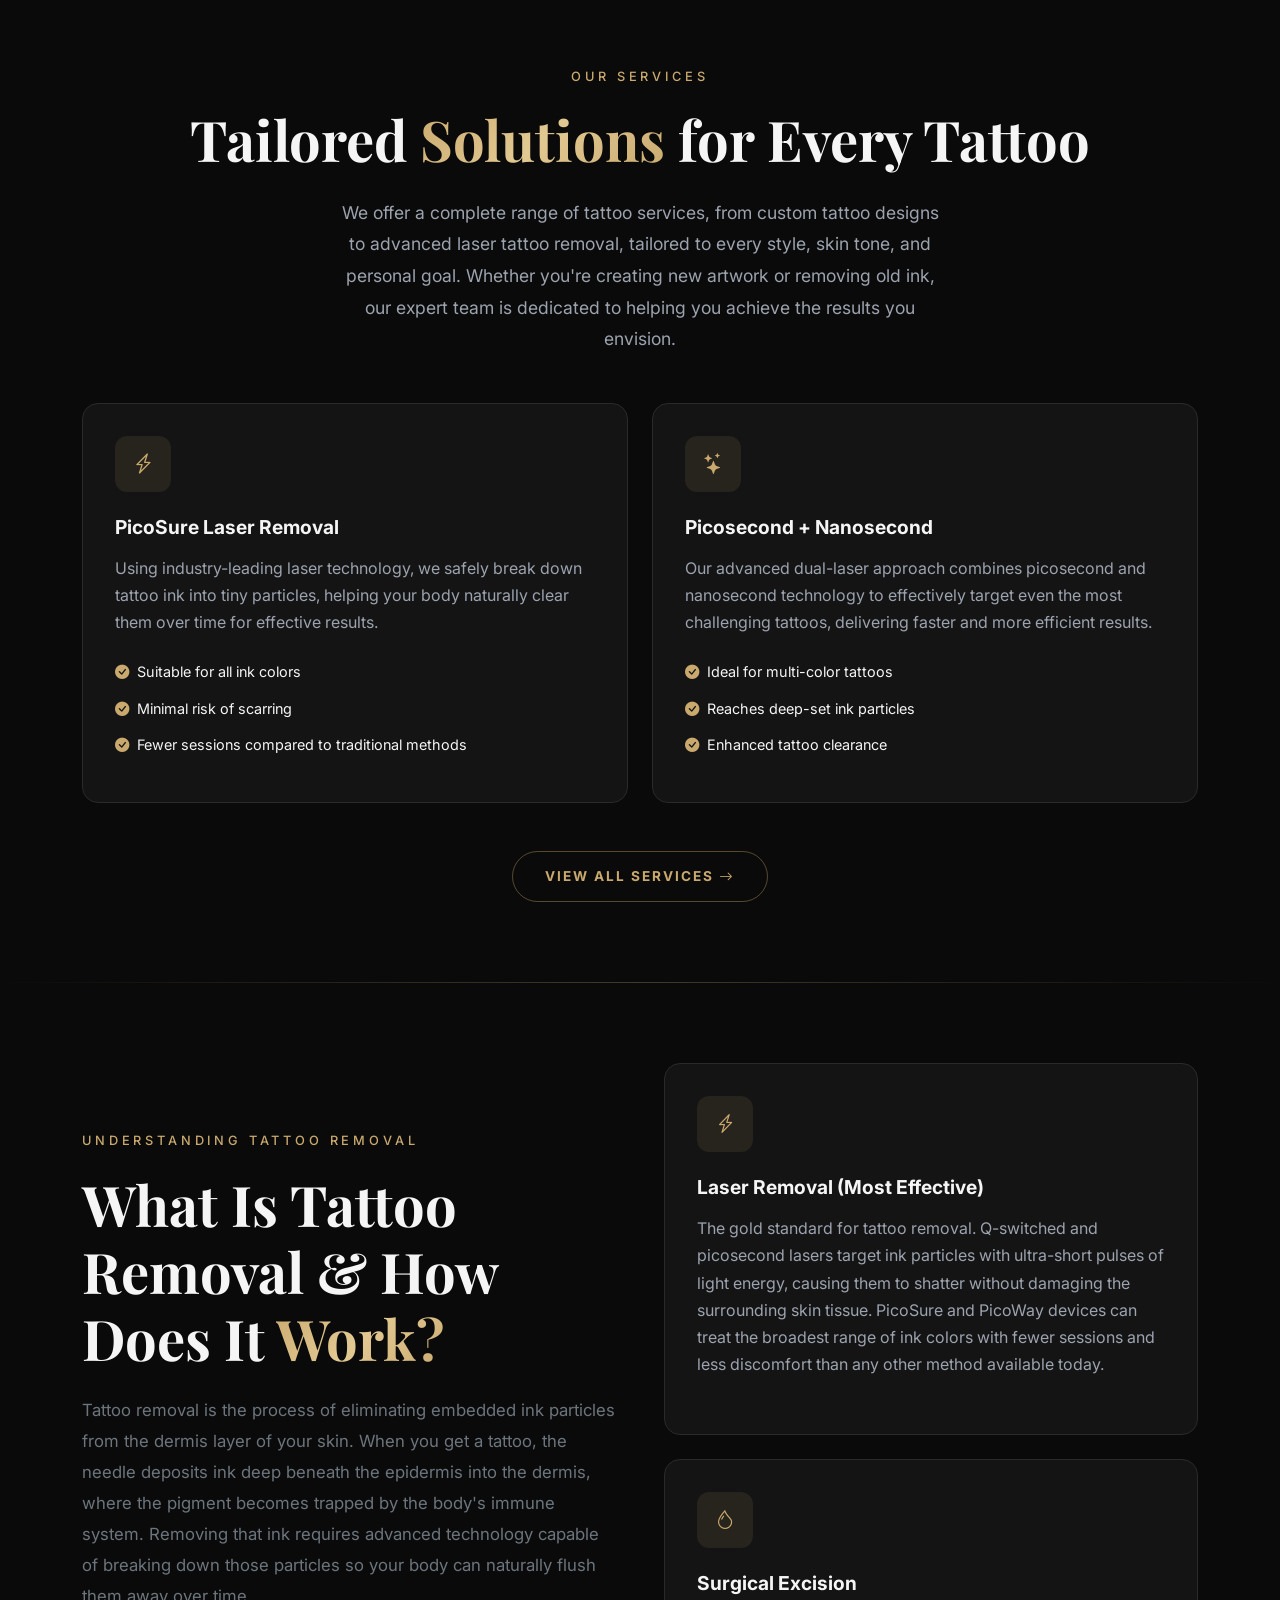
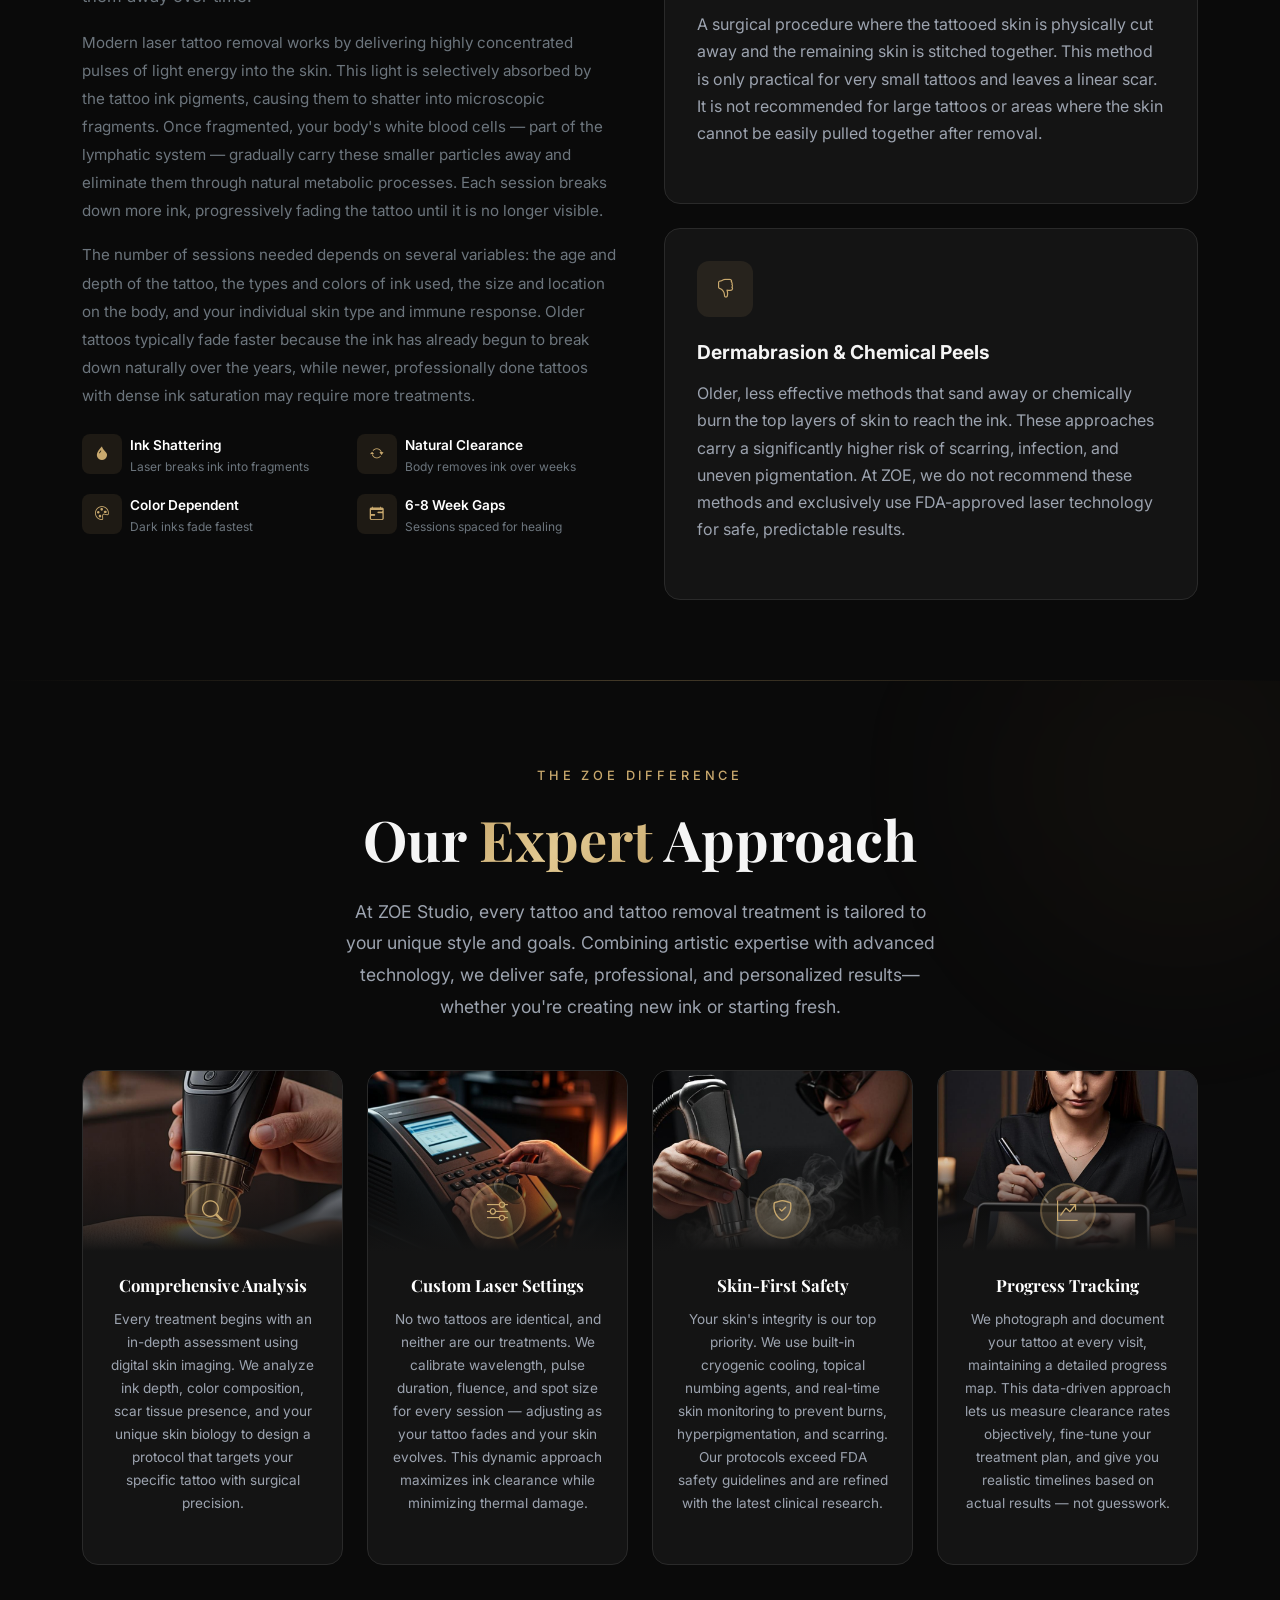
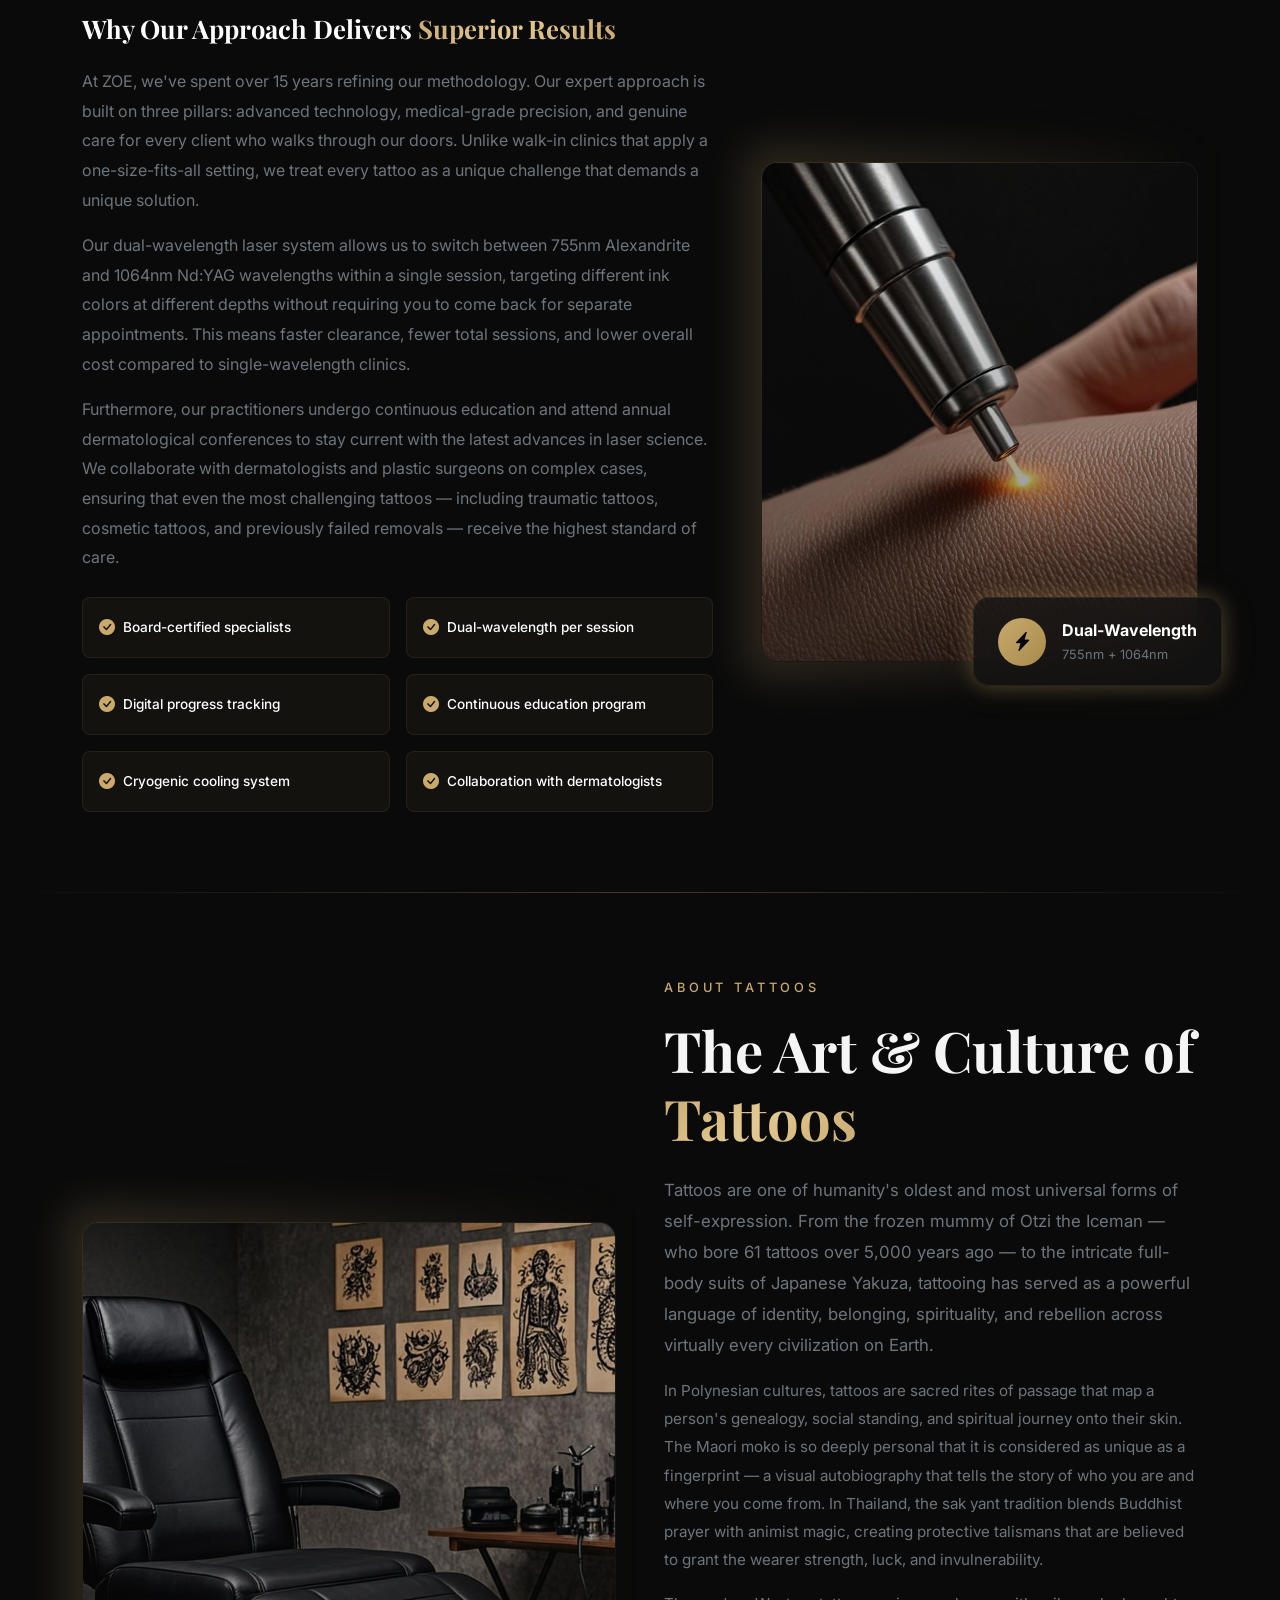
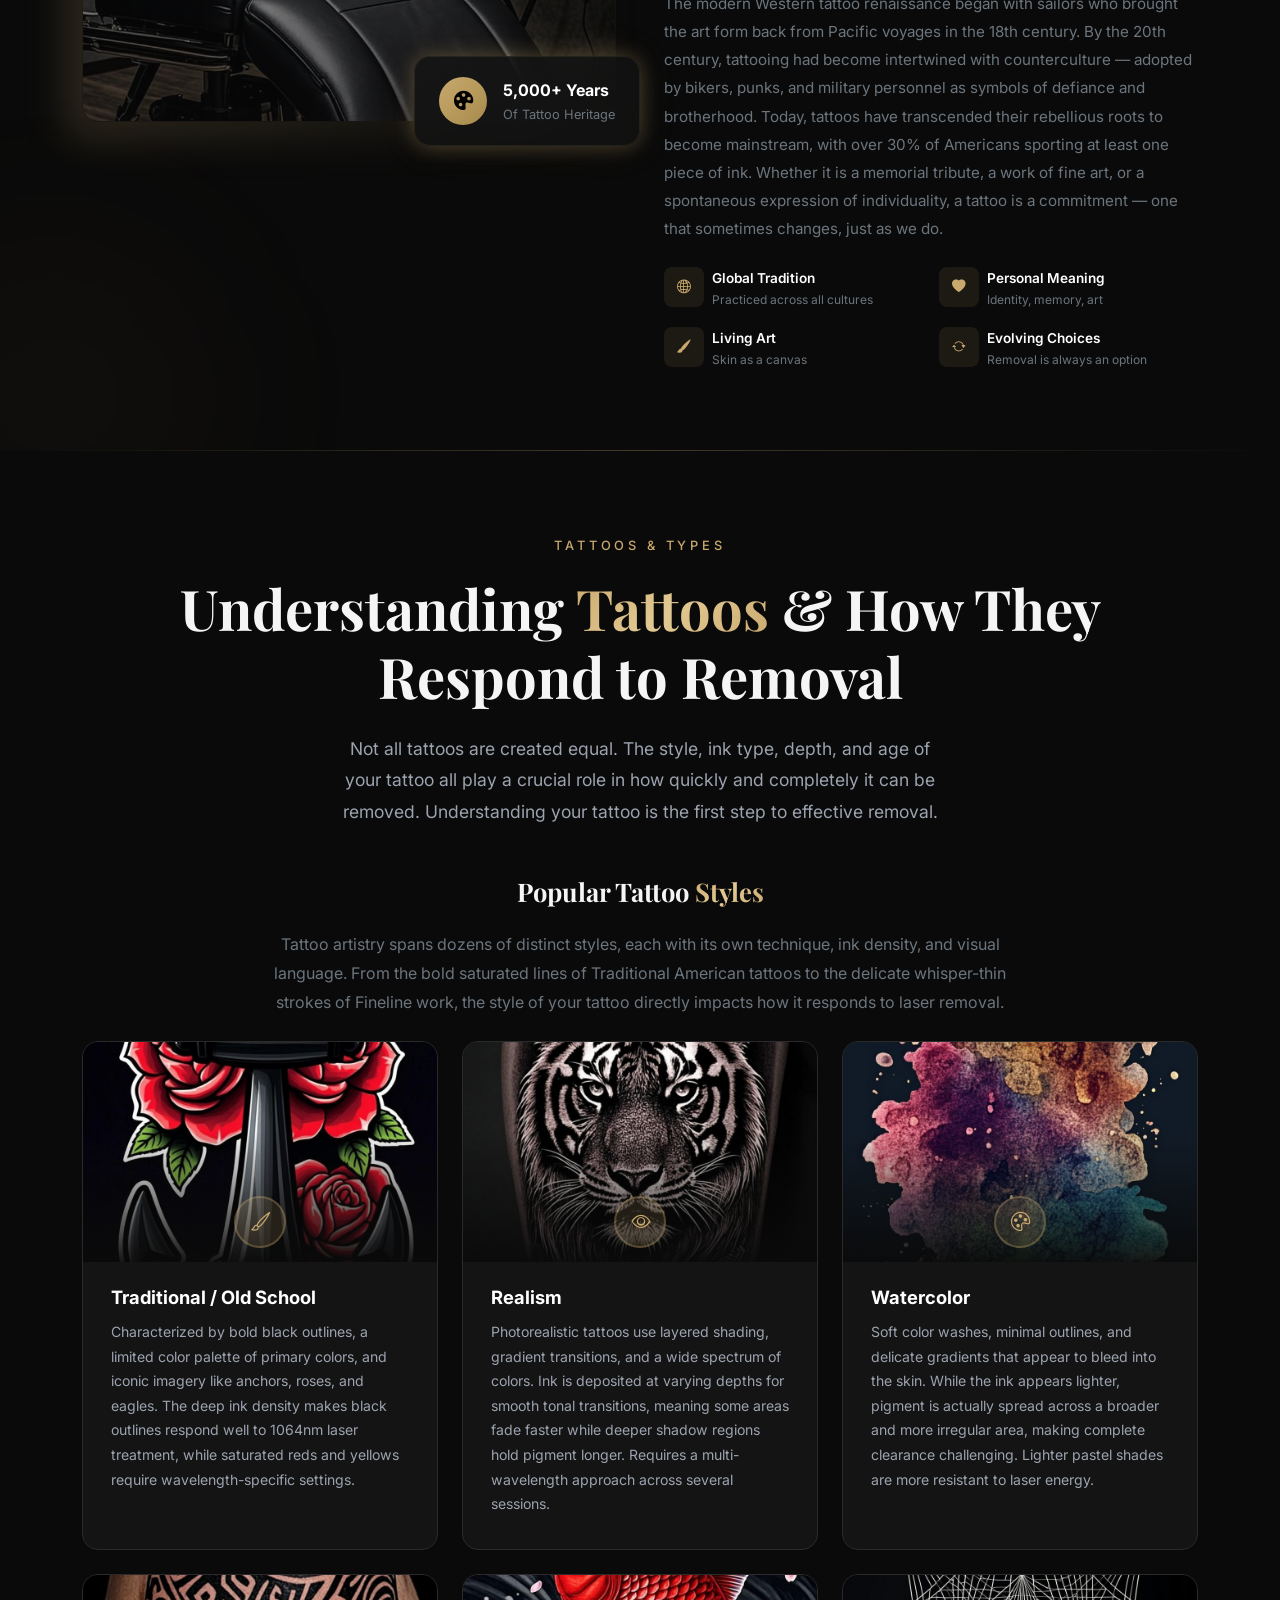
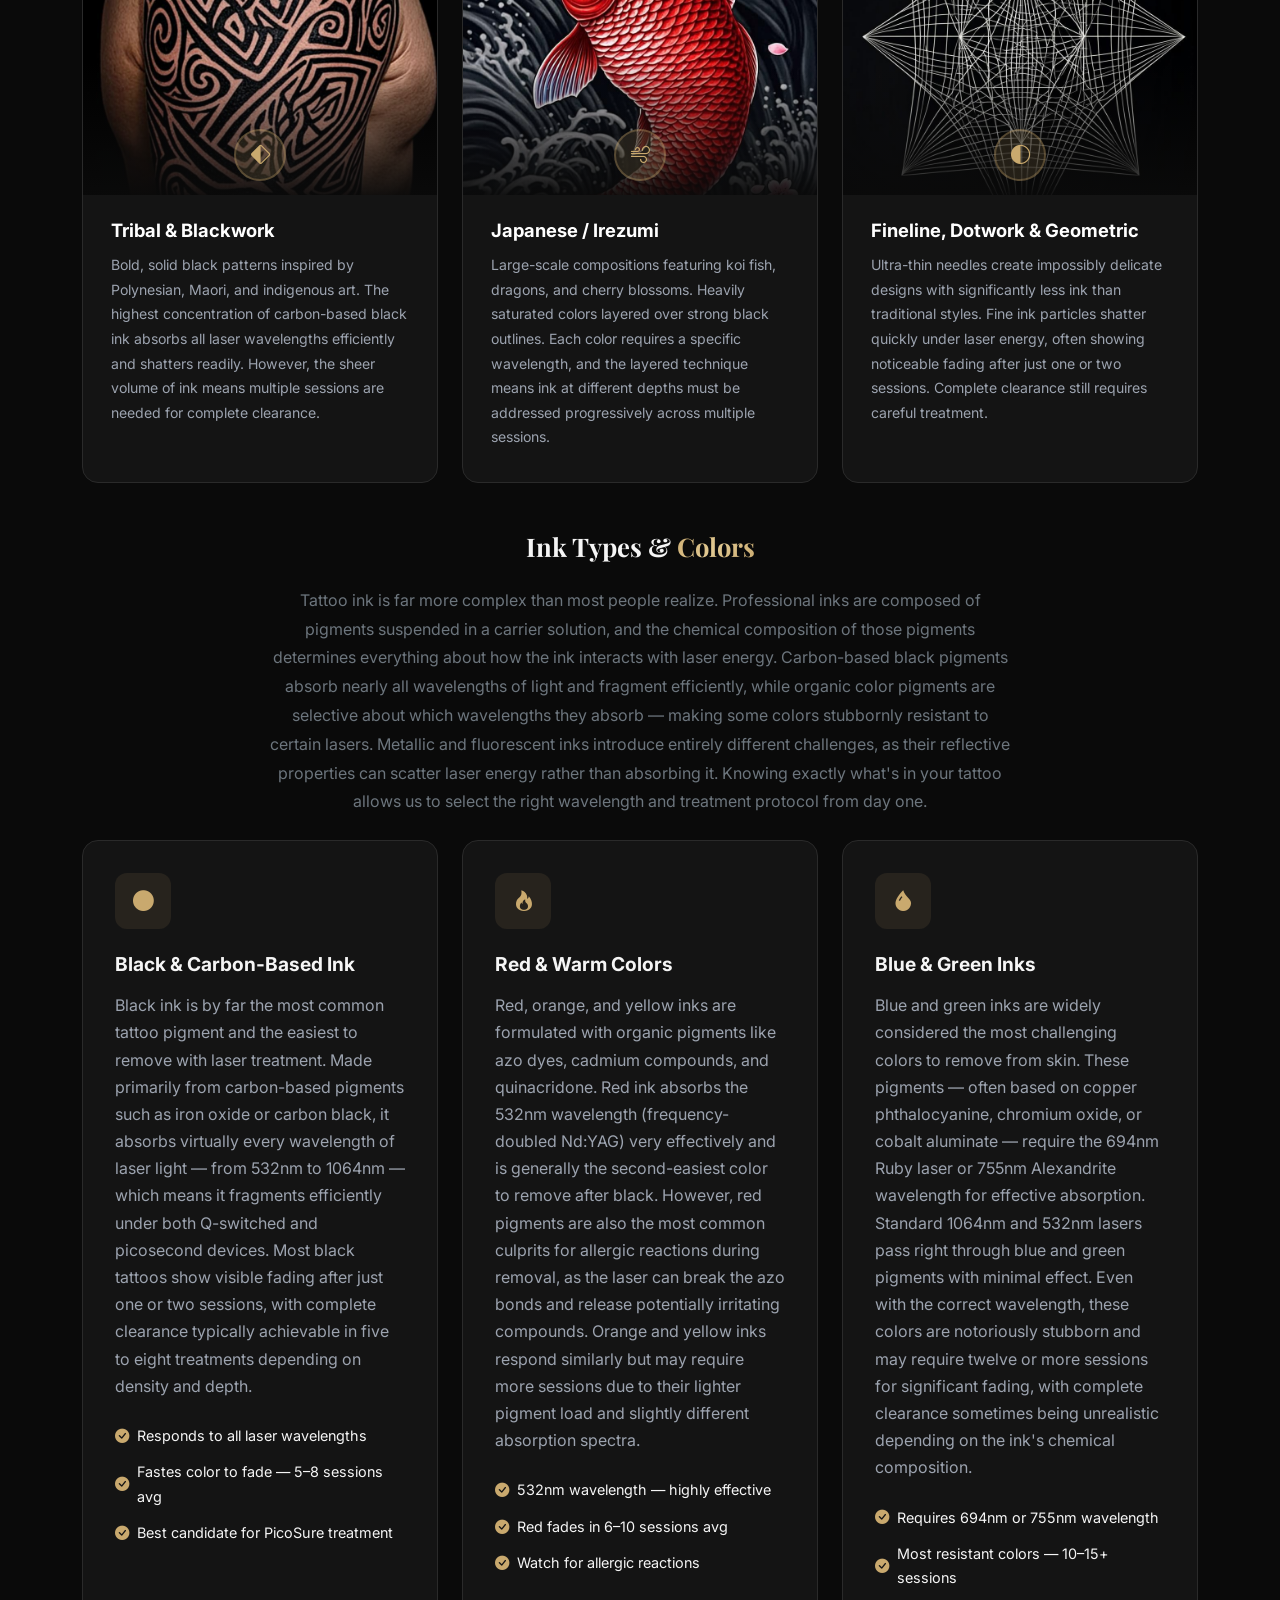
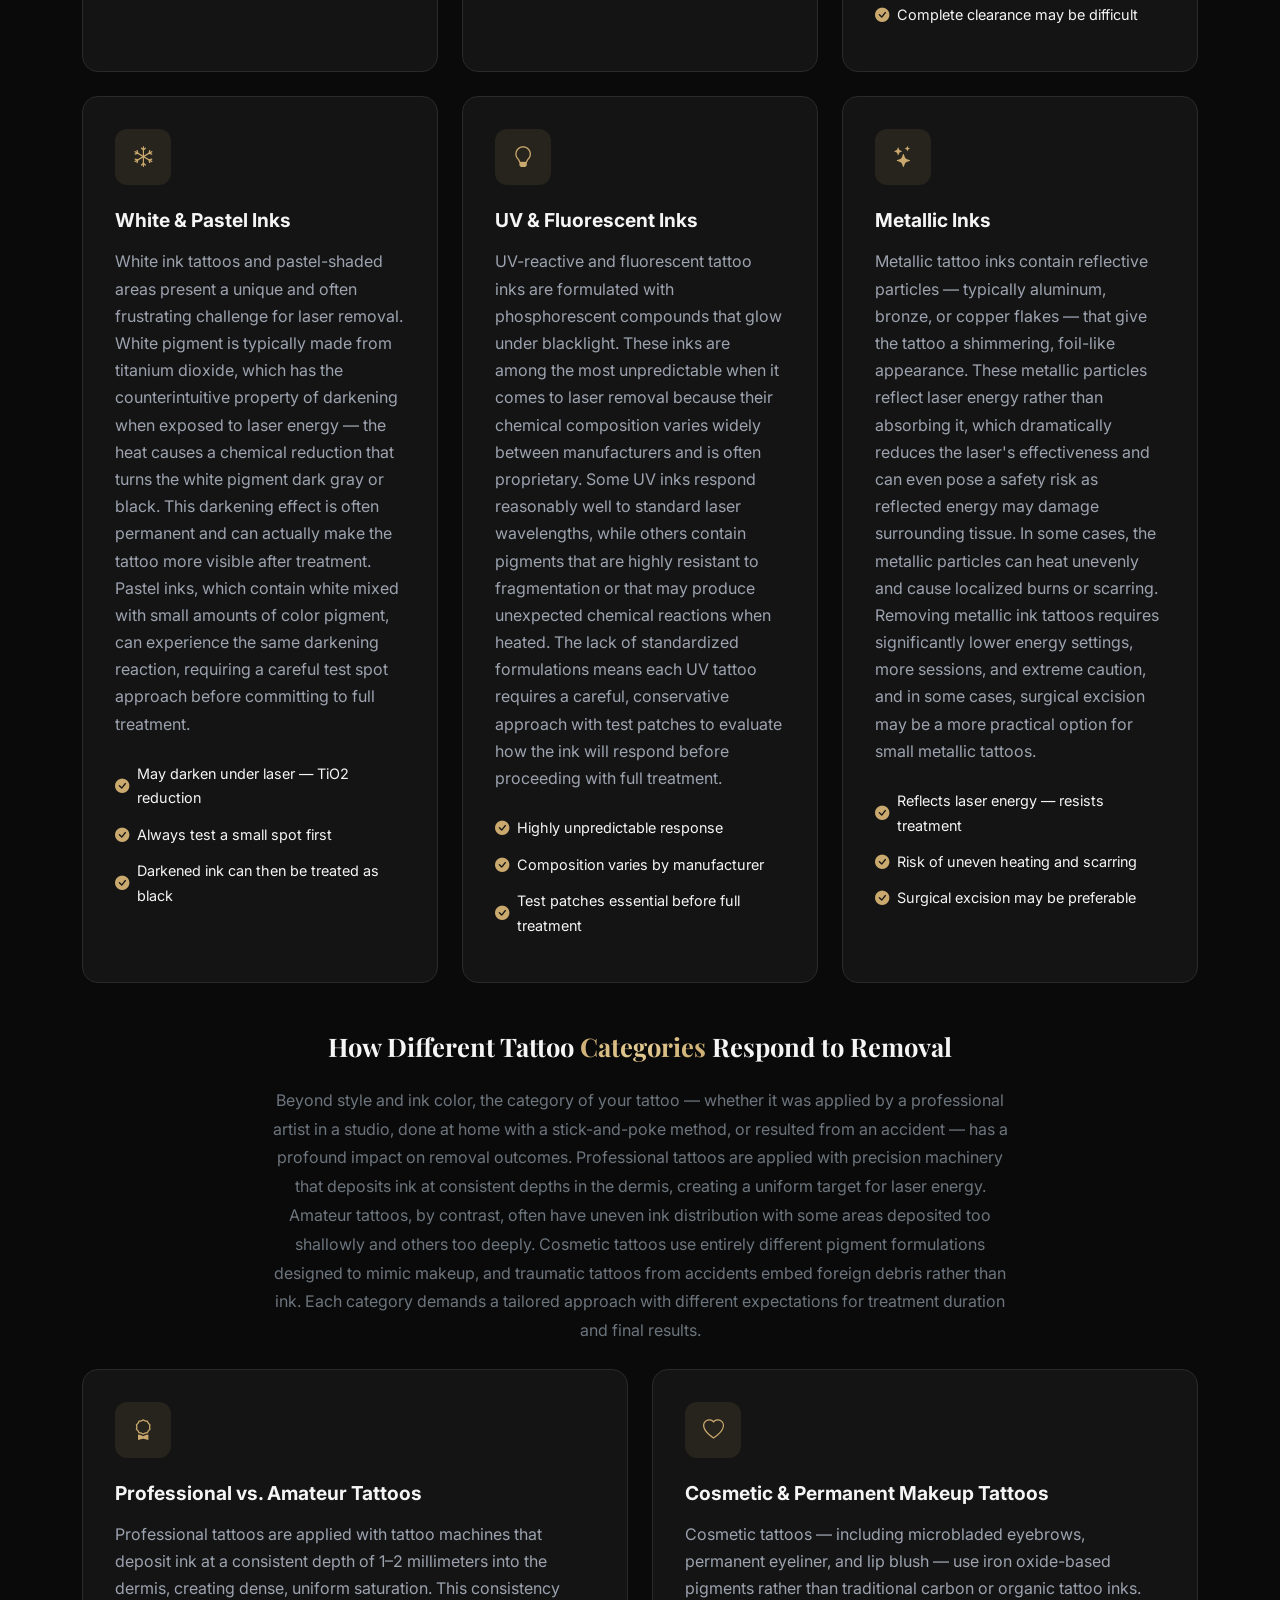
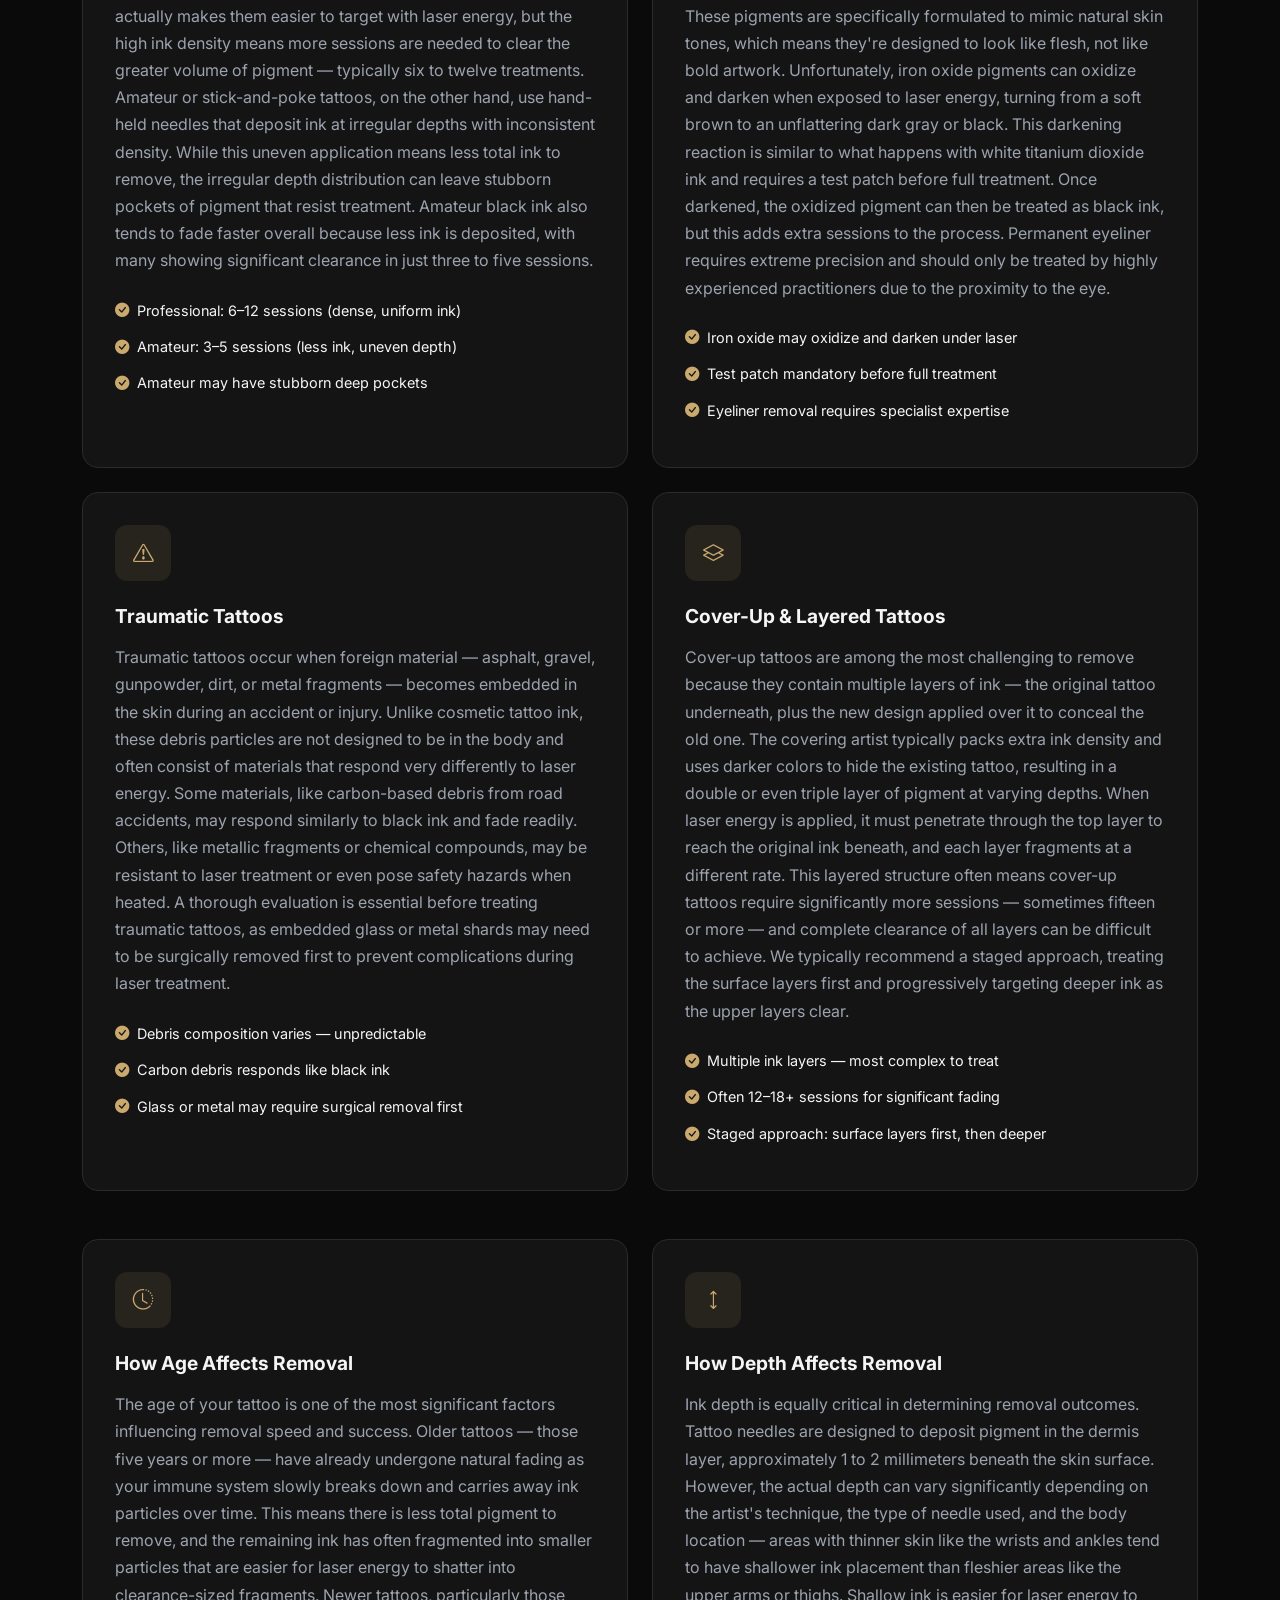
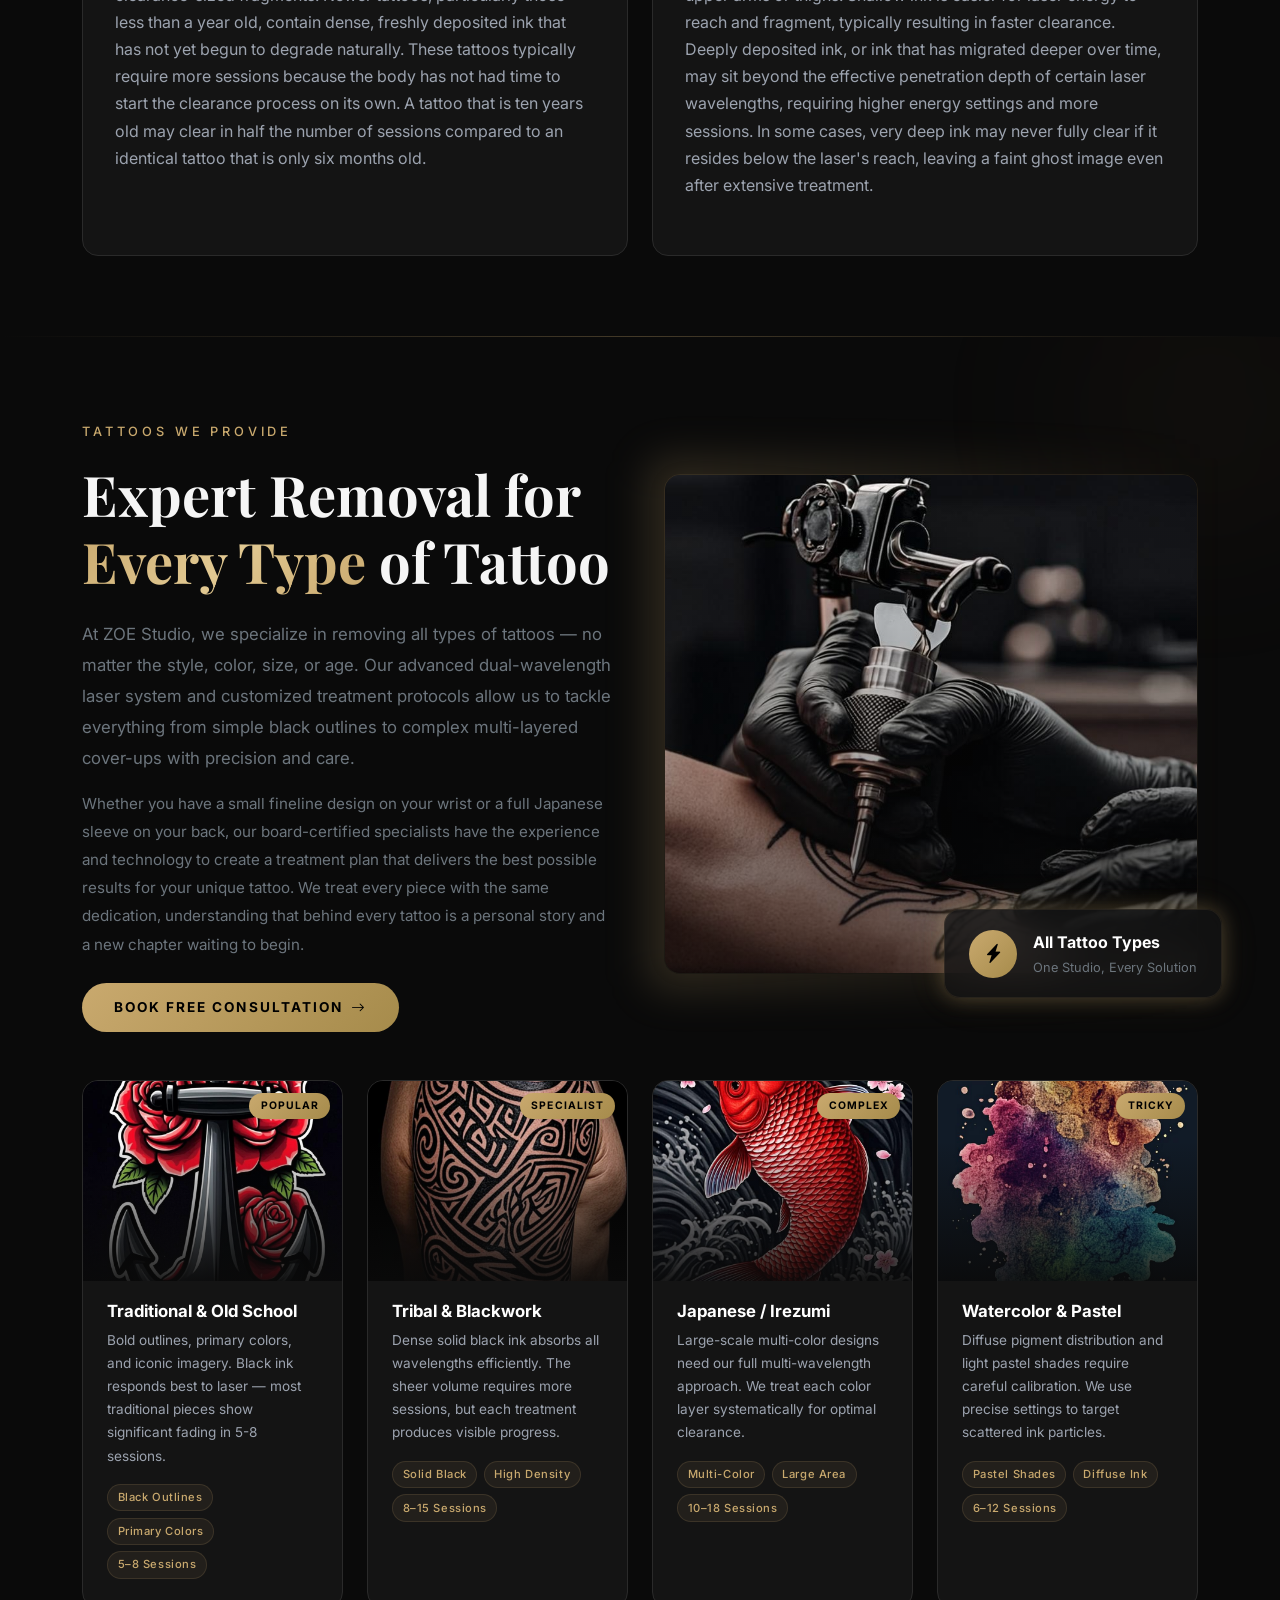
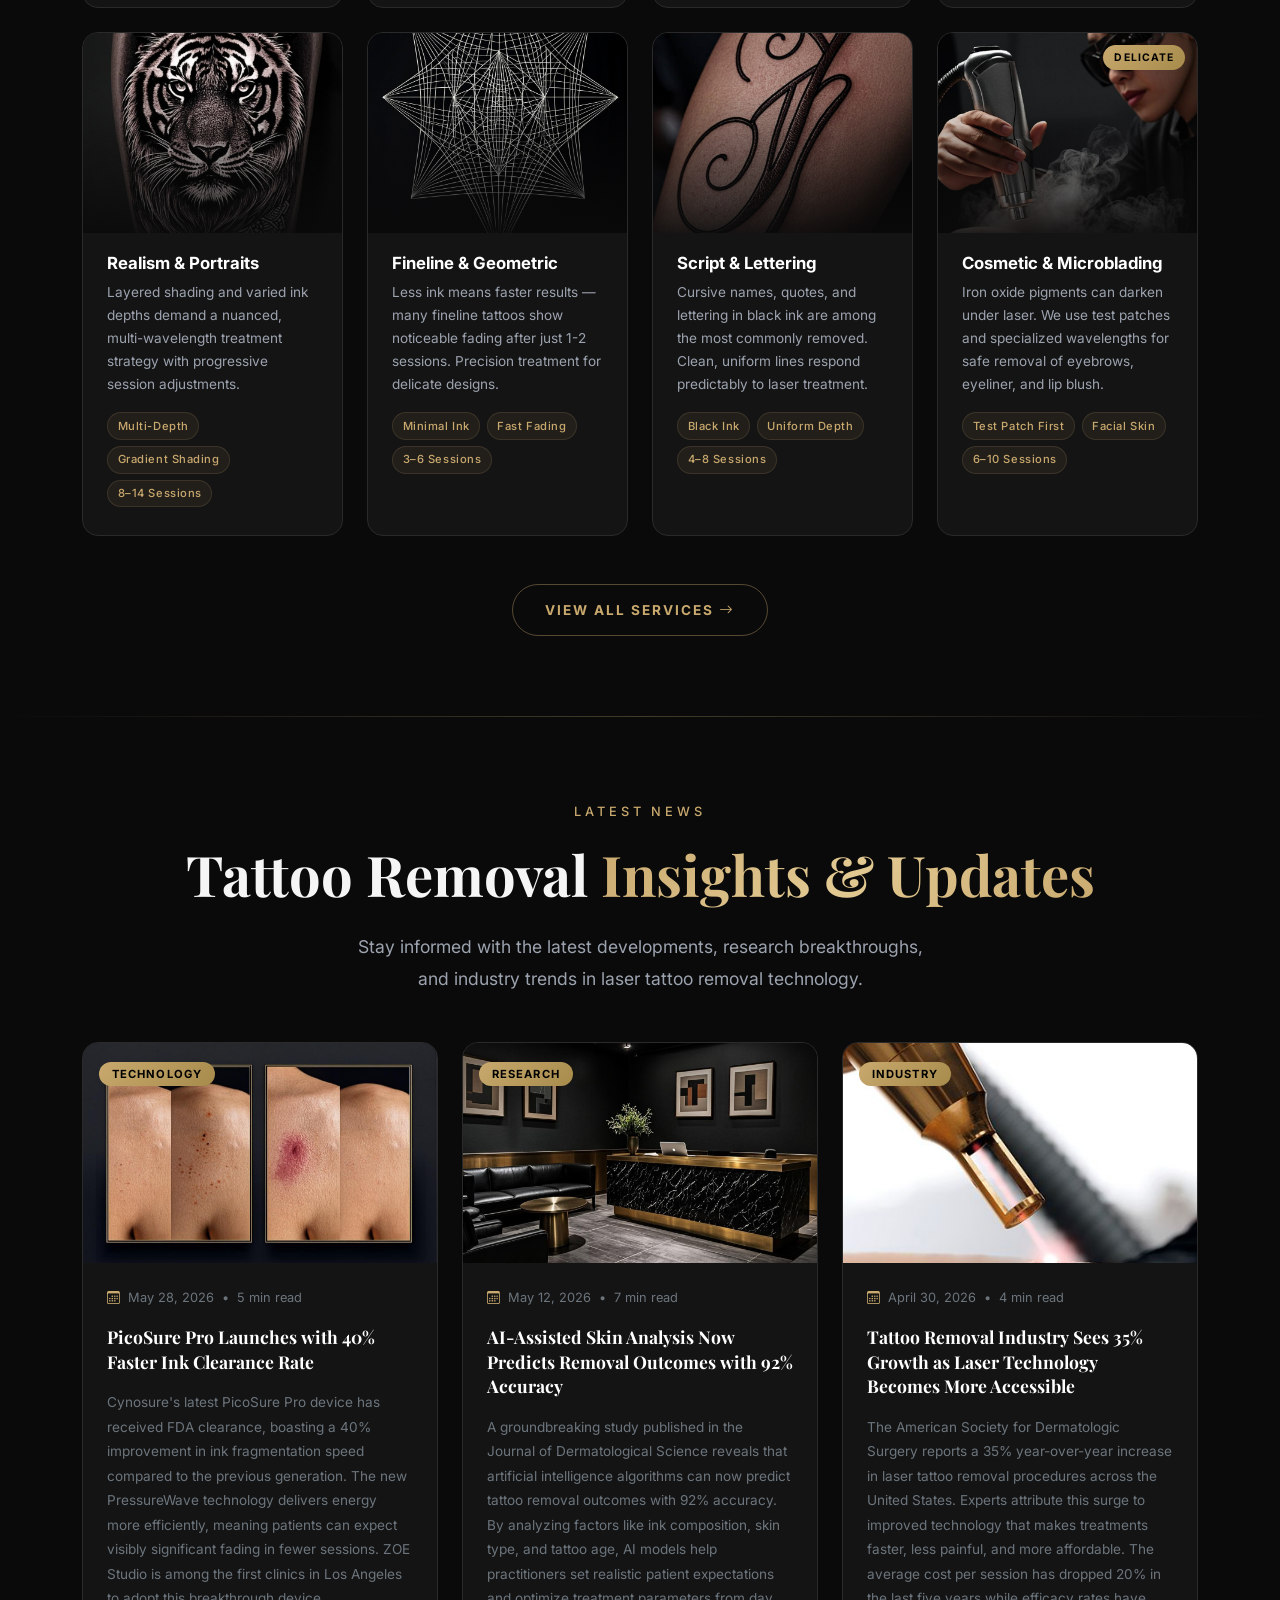
==== commit 6a6aa729: "Merge remote-tracking branch 'origin/main' into development" ====
--- a/index.html
+++ b/index.html
@@ -70,7 +70,7 @@
       </h1>
 
       <p class="hero-subtitle fade-in-up">
-        At ZOE Studio, we combine cutting-edge laser technology with an unmatched luxury experience to help you start fresh — safely, effectively, and beautifully.
+        At ZOE Studio, we help you express yourself with stunning custom tattoos or start fresh with safe and effective laser tattoo removal. Whether you're adding new ink or removing old memories, our expert team is here to make your journey comfortable, creative, and confident.
       </p>
 
       <div class="d-flex flex-column flex-sm-row gap-3 justify-content-center fade-in-up">
@@ -125,10 +125,10 @@
           <span class="section-label">About ZOE</span>
           <h2 class="section-title">Where Science Meets <span class="gold-gradient-text">Elegance</span></h2>
           <p class="text-secondary mb-3" style="font-size:1.05rem; line-height:1.8;">
-            Founded with a vision to transform the tattoo removal experience, ZOE Tattoo Removal Studio combines medical-grade precision with the warmth and care of a luxury spa.
+            Founded with a passion for self-expression and transformation, ZOE Studio is a destination for both stunning tattoo artistry and advanced tattoo removal.
           </p>
           <p class="text-secondary mb-4" style="font-size:0.95rem; line-height:1.8;">
-            Every member of our team is a certified laser specialist with years of experience in dermatological treatments.
+            Our skilled tattoo artists and certified laser specialists are dedicated to helping you achieve the look you want—whether that means creating meaningful new ink or safely removing tattoos that no longer fit your story. With years of experience and a commitment to quality, we provide expert care in a comfortable, welcoming environment.
           </p>
           <a href="about.html" class="btn btn-outline-gold">Learn More About Us <i class="bi bi-arrow-right"></i></a>
         </div>
@@ -143,27 +143,27 @@
       <div class="text-center mb-5 fade-in-up">
         <span class="section-label">Our Services</span>
         <h2 class="section-title">Tailored <span class="gold-gradient-text">Solutions</span> for Every Tattoo</h2>
-        <p class="section-subtitle">We offer a comprehensive range of tattoo removal treatments designed to address every type of ink, skin tone, and personal goal.</p>
+        <p class="section-subtitle"> We offer a complete range of tattoo services, from custom tattoo designs to advanced laser tattoo removal, tailored to every style, skin tone, and personal goal. Whether you're creating new artwork or removing old ink, our expert team is dedicated to helping you achieve the results you envision.</p>
       </div>
       <div class="row g-4">
         <div class="col-md-6 fade-in-up">
           <div class="service-card">
             <div class="service-card-icon"><i class="bi bi-lightning-charge" style="font-size:1.3rem;"></i></div>
             <h3>PicoSure Laser Removal</h3>
-            <p>The gold standard in tattoo removal. PicoSure shatters ink particles into tiny fragments for faster clearance with fewer treatments.</p>
-            <div class="feature-check"><i class="bi bi-check-circle-fill"></i><span>All ink colors</span></div>
-            <div class="feature-check"><i class="bi bi-check-circle-fill"></i><span>Minimal scarring risk</span></div>
-            <div class="feature-check"><i class="bi bi-check-circle-fill"></i><span>Fewer sessions required</span></div>
+            <p>Using industry-leading laser technology, we safely break down tattoo ink into tiny particles, helping your body naturally clear them over time for effective results.</p>
+            <div class="feature-check"><i class="bi bi-check-circle-fill"></i><span> Suitable for all ink colors</span></div>
+            <div class="feature-check"><i class="bi bi-check-circle-fill"></i><span> Minimal risk of scarring</span></div>
+            <div class="feature-check"><i class="bi bi-check-circle-fill"></i><span> Fewer sessions compared to traditional methods</span></div>
           </div>
         </div>
         <div class="col-md-6 fade-in-up">
           <div class="service-card">
             <div class="service-card-icon"><i class="bi bi-stars" style="font-size:1.3rem;"></i></div>
             <h3>Picosecond + Nanosecond</h3>
-            <p>Our dual-wavelength approach combines pico and nano-second lasers to tackle even the most stubborn multi-colored tattoos.</p>
-            <div class="feature-check"><i class="bi bi-check-circle-fill"></i><span>Multi-color tattoos</span></div>
-            <div class="feature-check"><i class="bi bi-check-circle-fill"></i><span>Deep ink penetration</span></div>
-            <div class="feature-check"><i class="bi bi-check-circle-fill"></i><span>Enhanced clearance rate</span></div>
+            <p>Our advanced dual-laser approach combines picosecond and nanosecond technology to effectively target even the most challenging tattoos, delivering faster and more efficient results.</p>
+            <div class="feature-check"><i class="bi bi-check-circle-fill"></i><span> Ideal for multi-color tattoos</span></div>
+            <div class="feature-check"><i class="bi bi-check-circle-fill"></i><span> Reaches deep-set ink particles</span></div>
+            <div class="feature-check"><i class="bi bi-check-circle-fill"></i><span> Enhanced tattoo clearance</span></div>
           </div>
         </div>
       </div>
@@ -268,8 +268,8 @@
     <div class="container">
       <div class="text-center mb-5 fade-in-up">
         <span class="section-label">The ZOE Difference</span>
-        <h2 class="section-title">Our Expert <span class="gold-gradient-text">Approach</span> to Tattoo Removal</h2>
-        <p class="section-subtitle">We don't just remove tattoos — we engineer personalized treatment protocols backed by science, experience, and a deep commitment to your skin's health and beauty.</p>
+        <h2 class="section-title">Our <span class="gold-gradient-text">Expert</span> Approach</h2>
+        <p class="section-subtitle">At ZOE Studio, every tattoo and tattoo removal treatment is tailored to your unique style and goals. Combining artistic expertise with advanced technology, we deliver safe, professional, and personalized results—whether you're creating new ink or starting fresh. </p>
       </div>
 
       <!-- Pillar Cards with Images -->
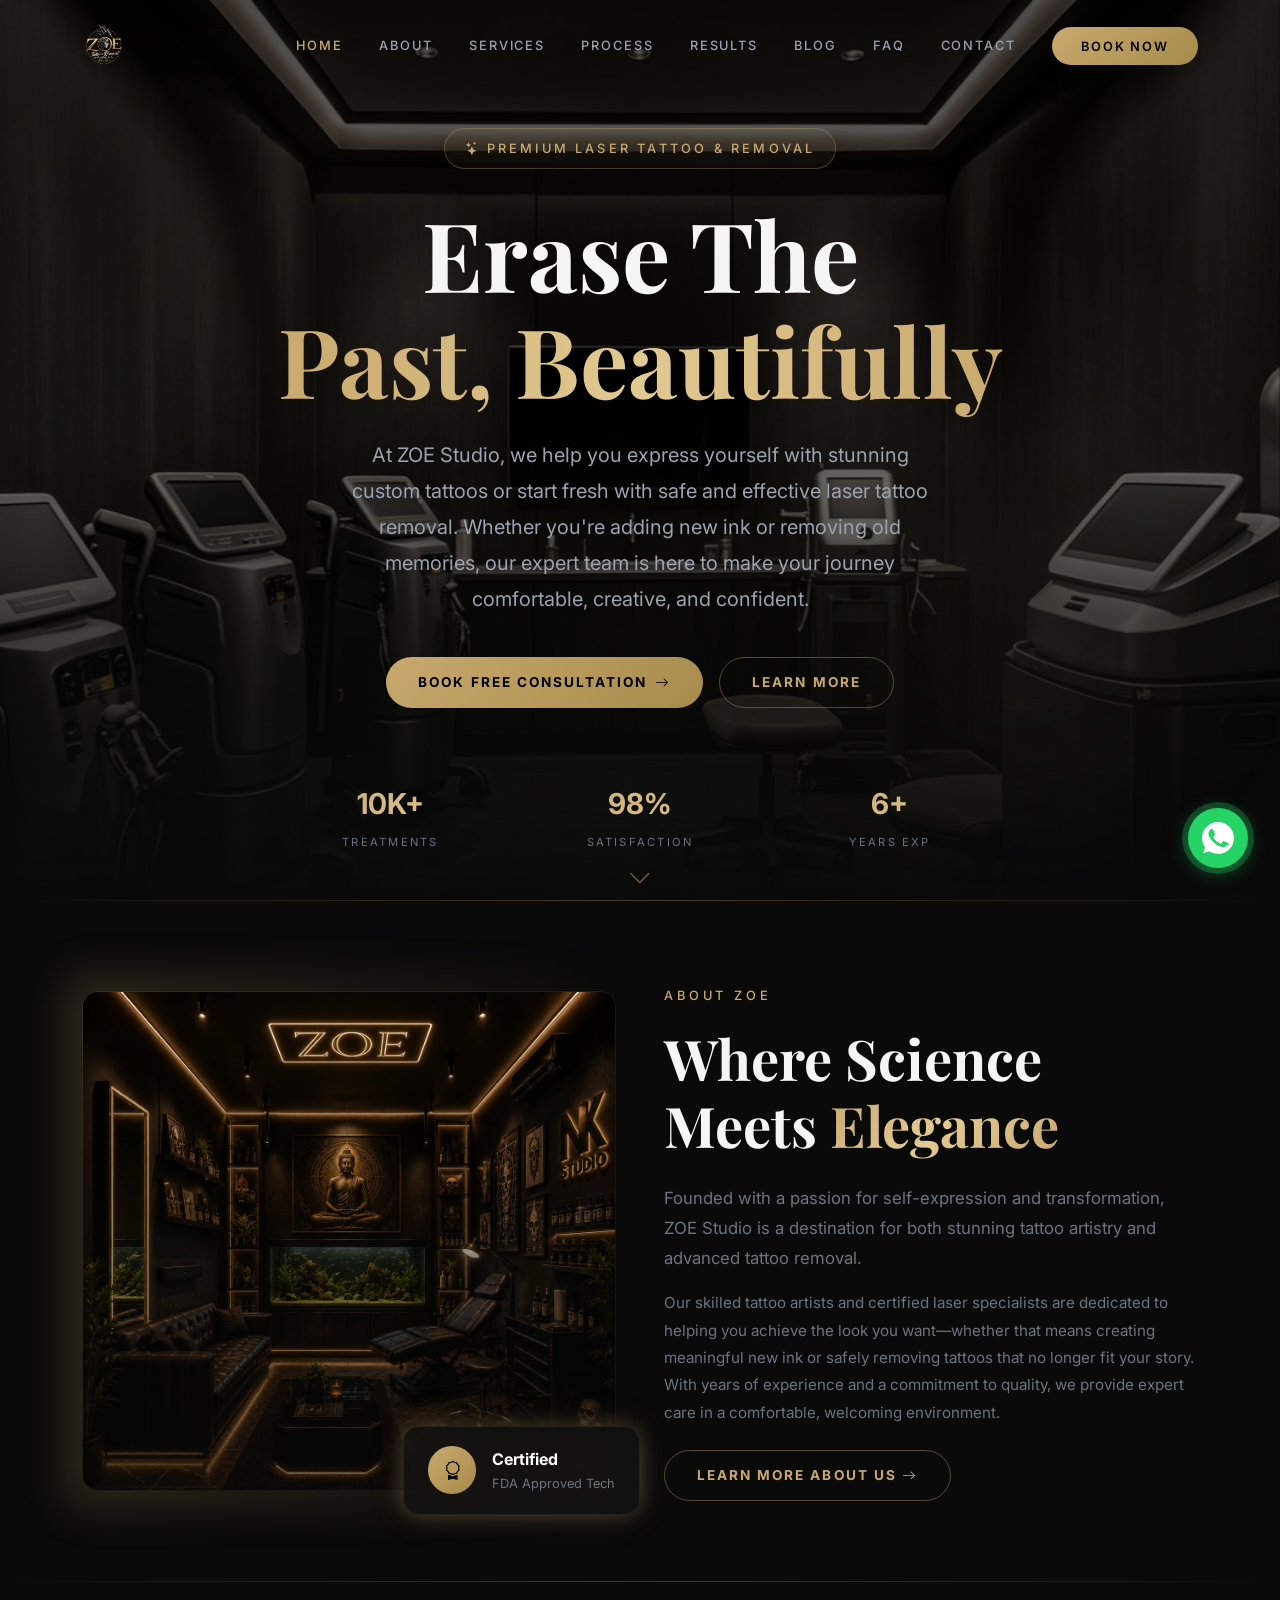
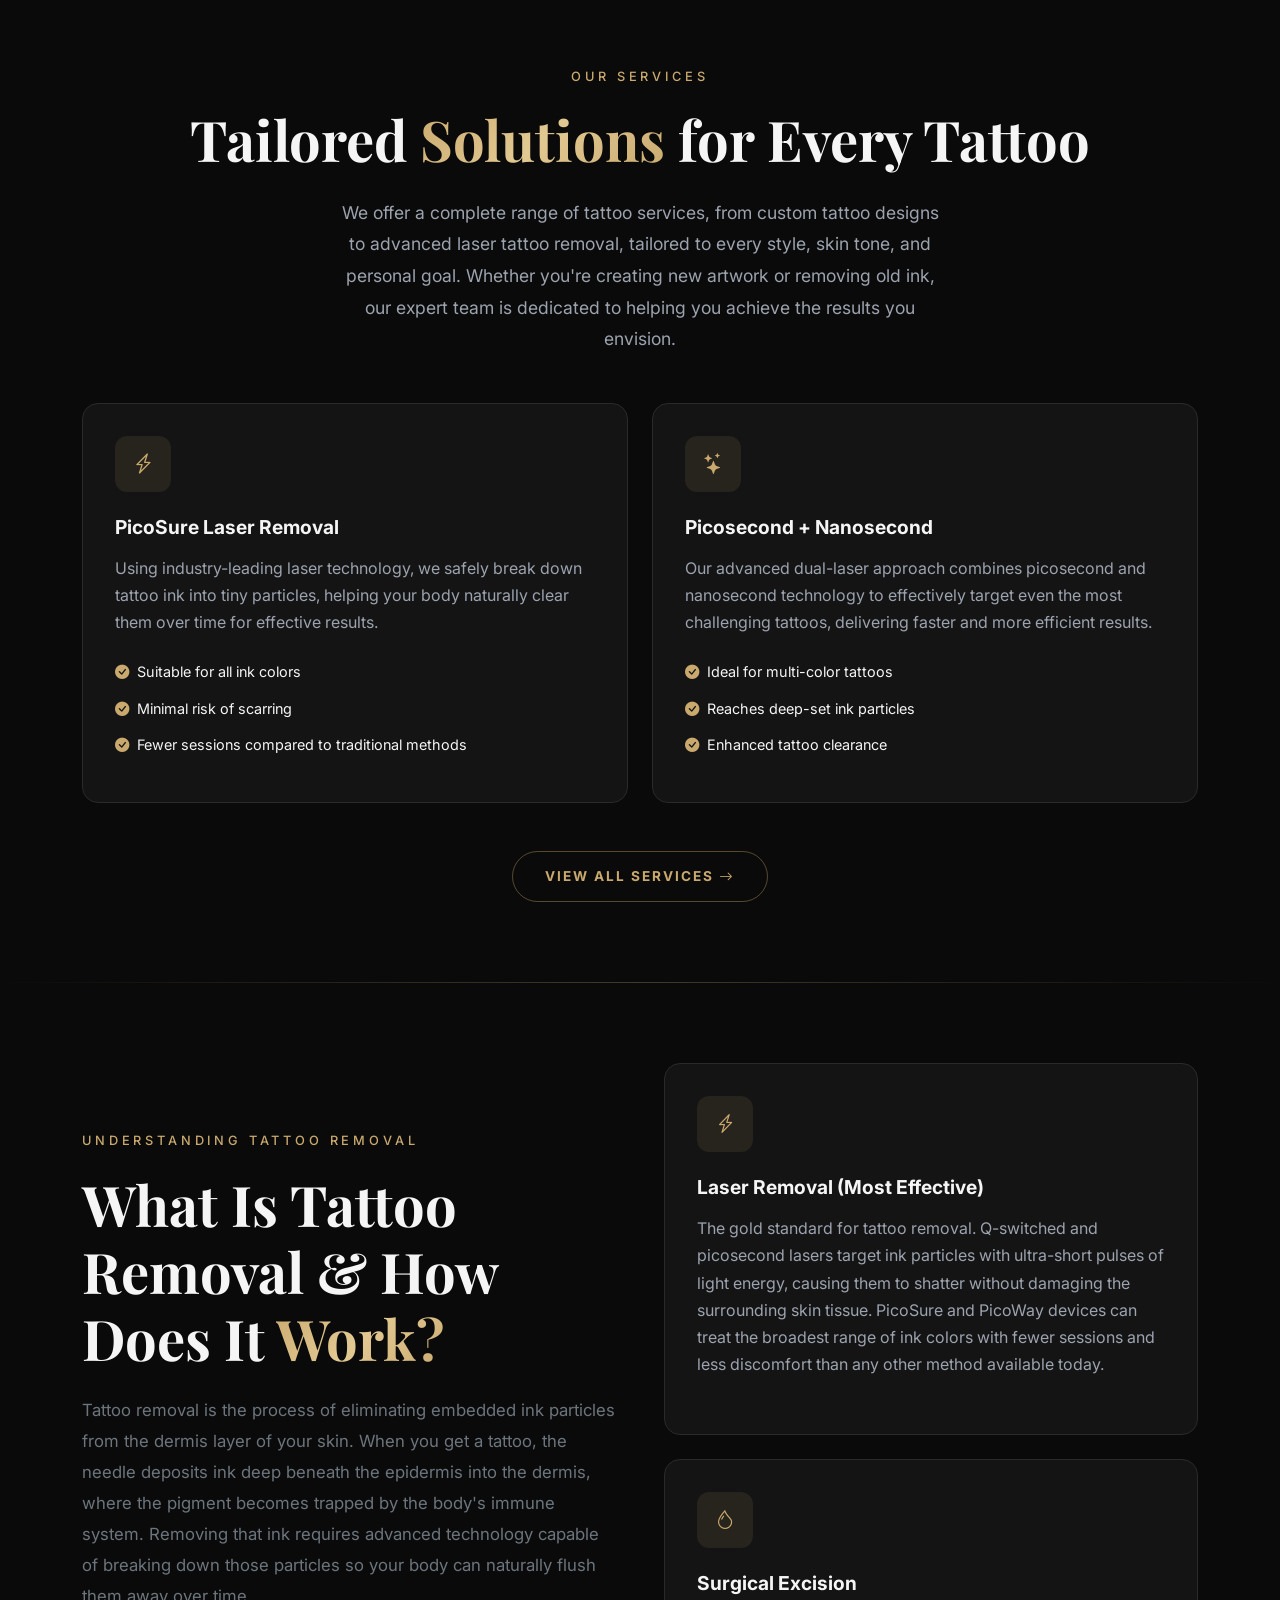
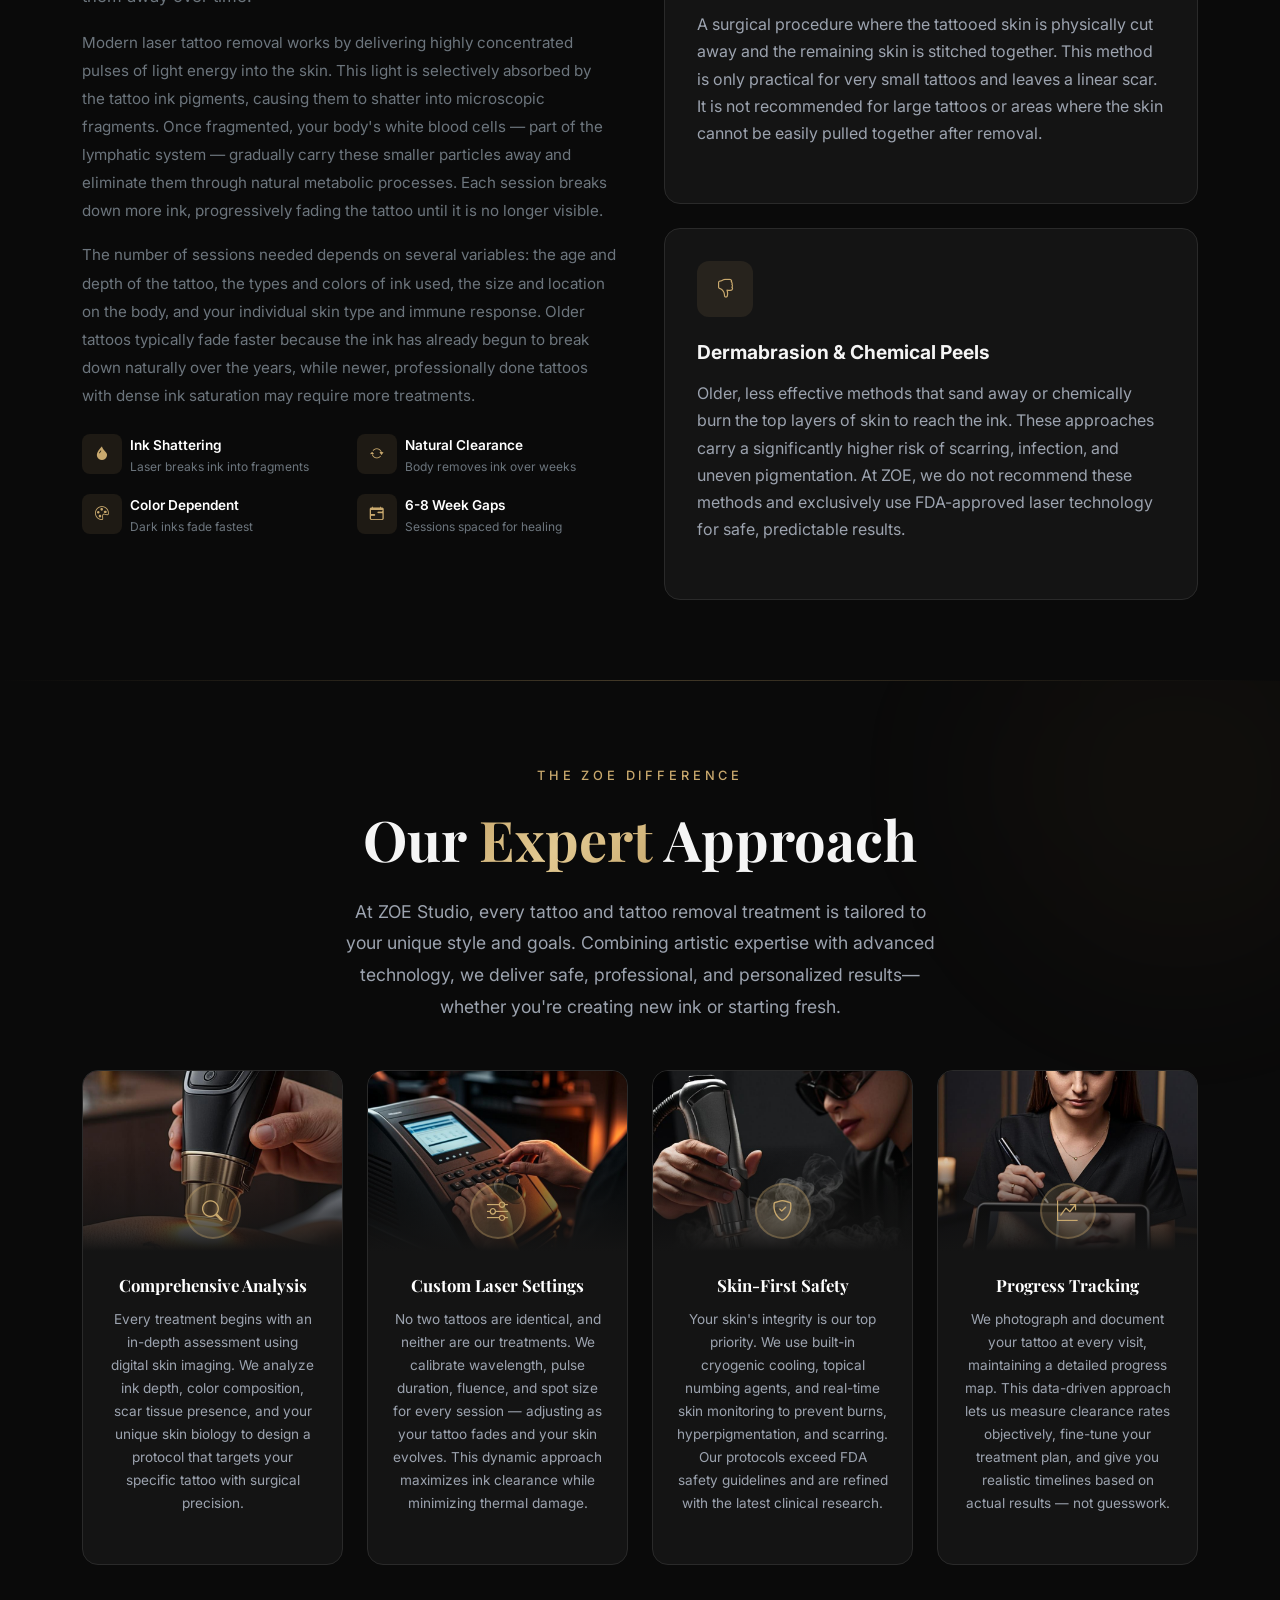
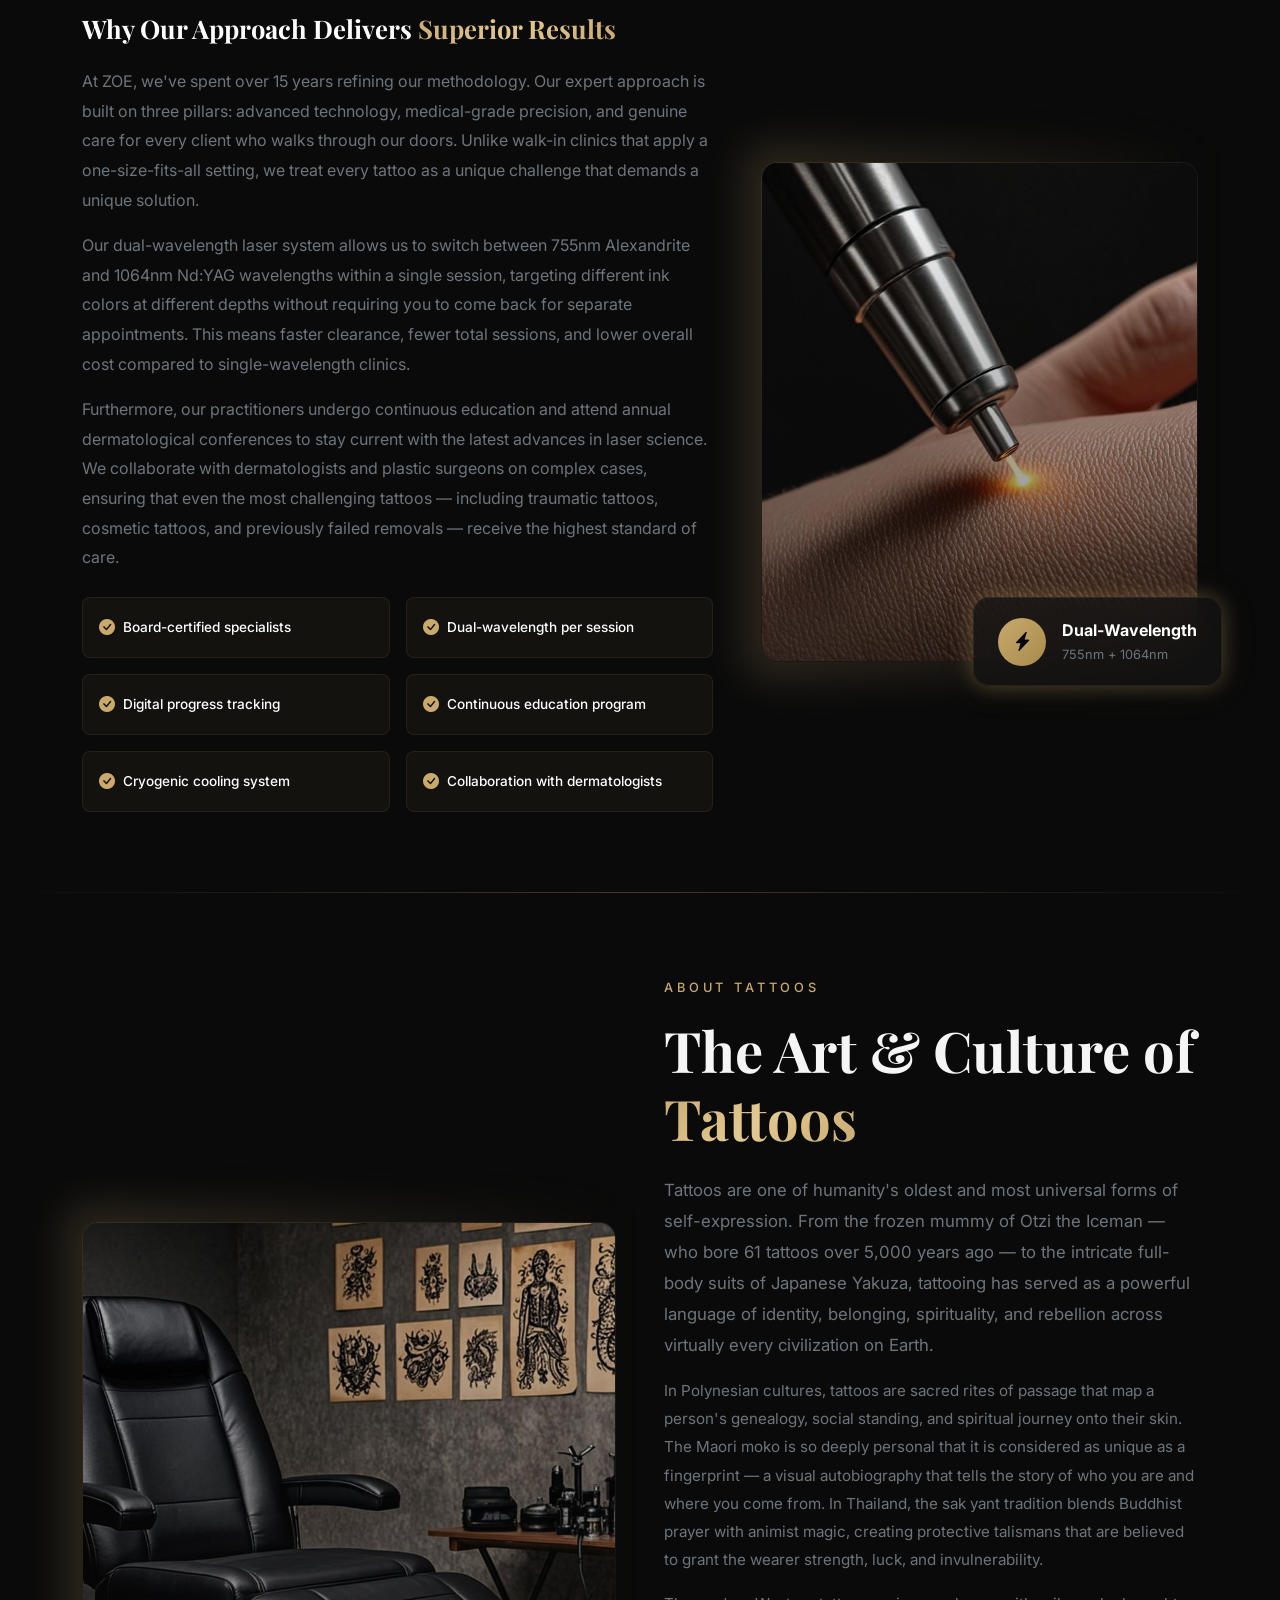
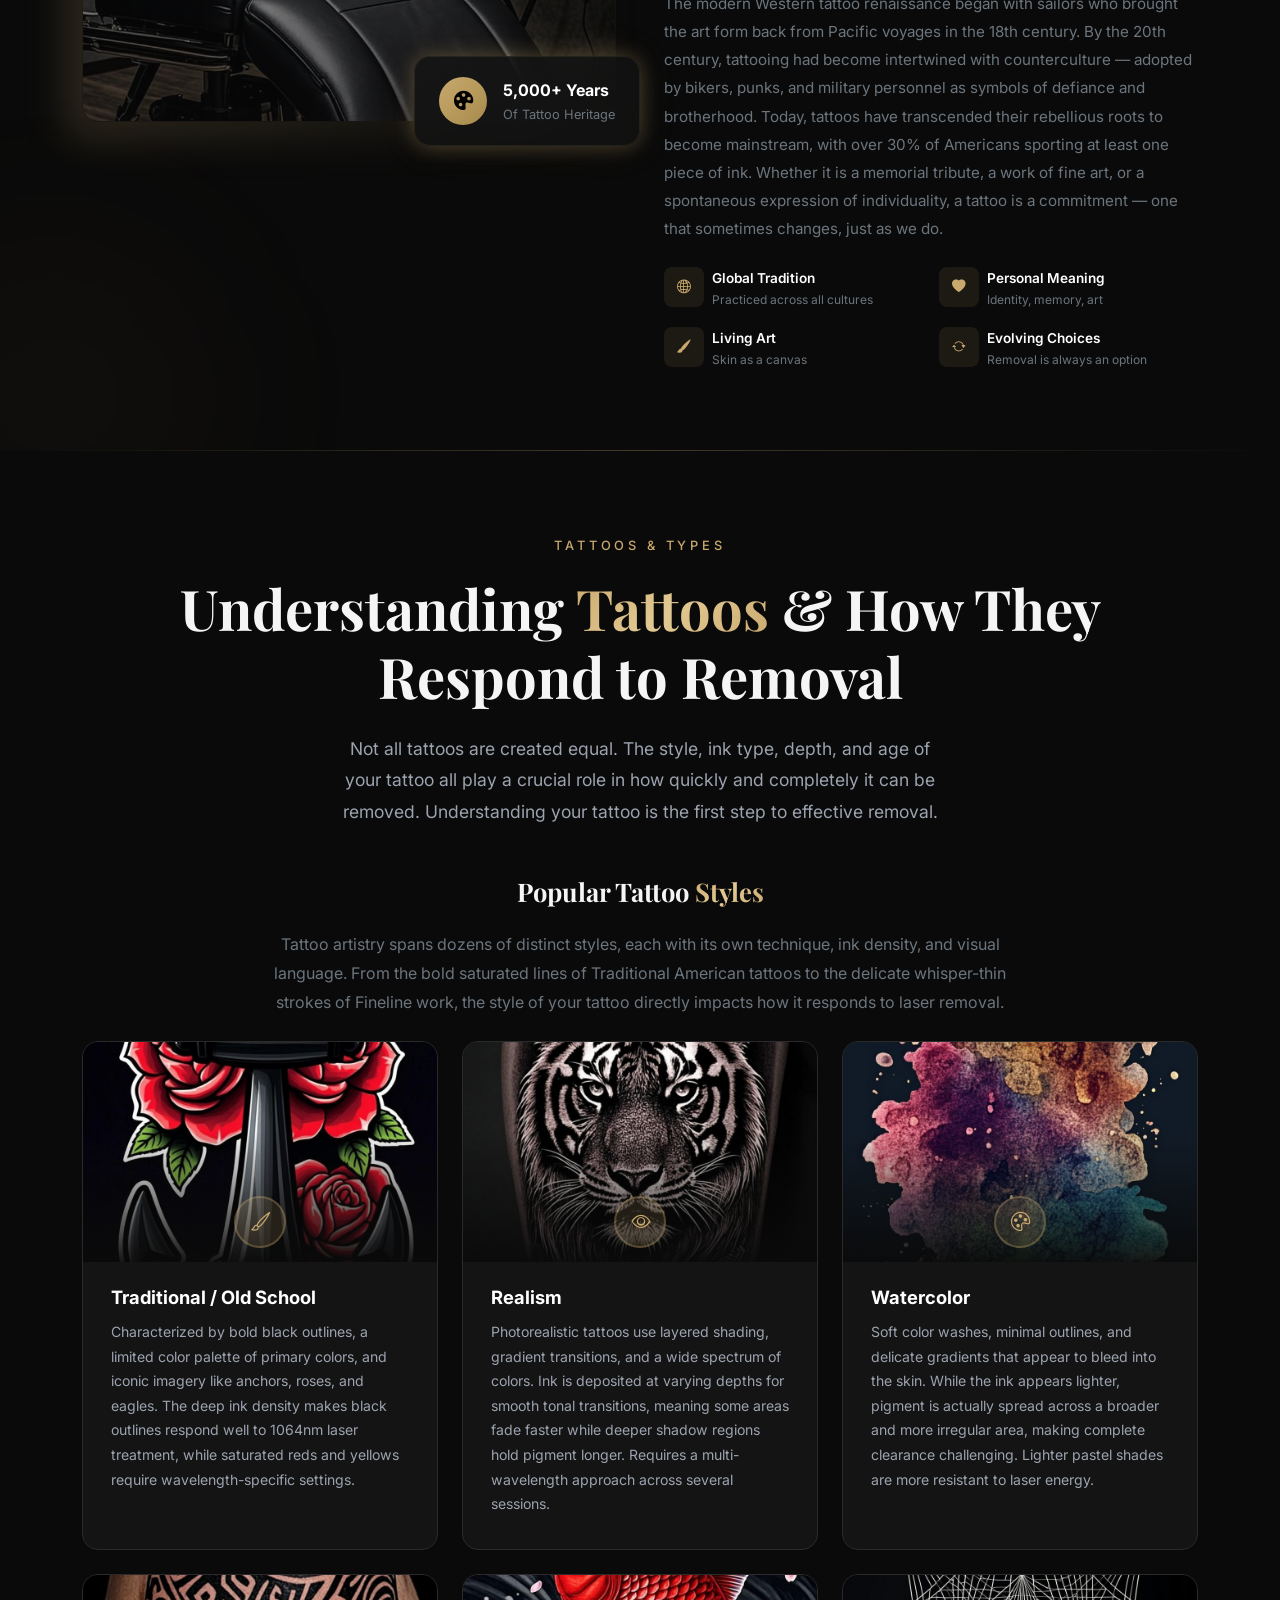
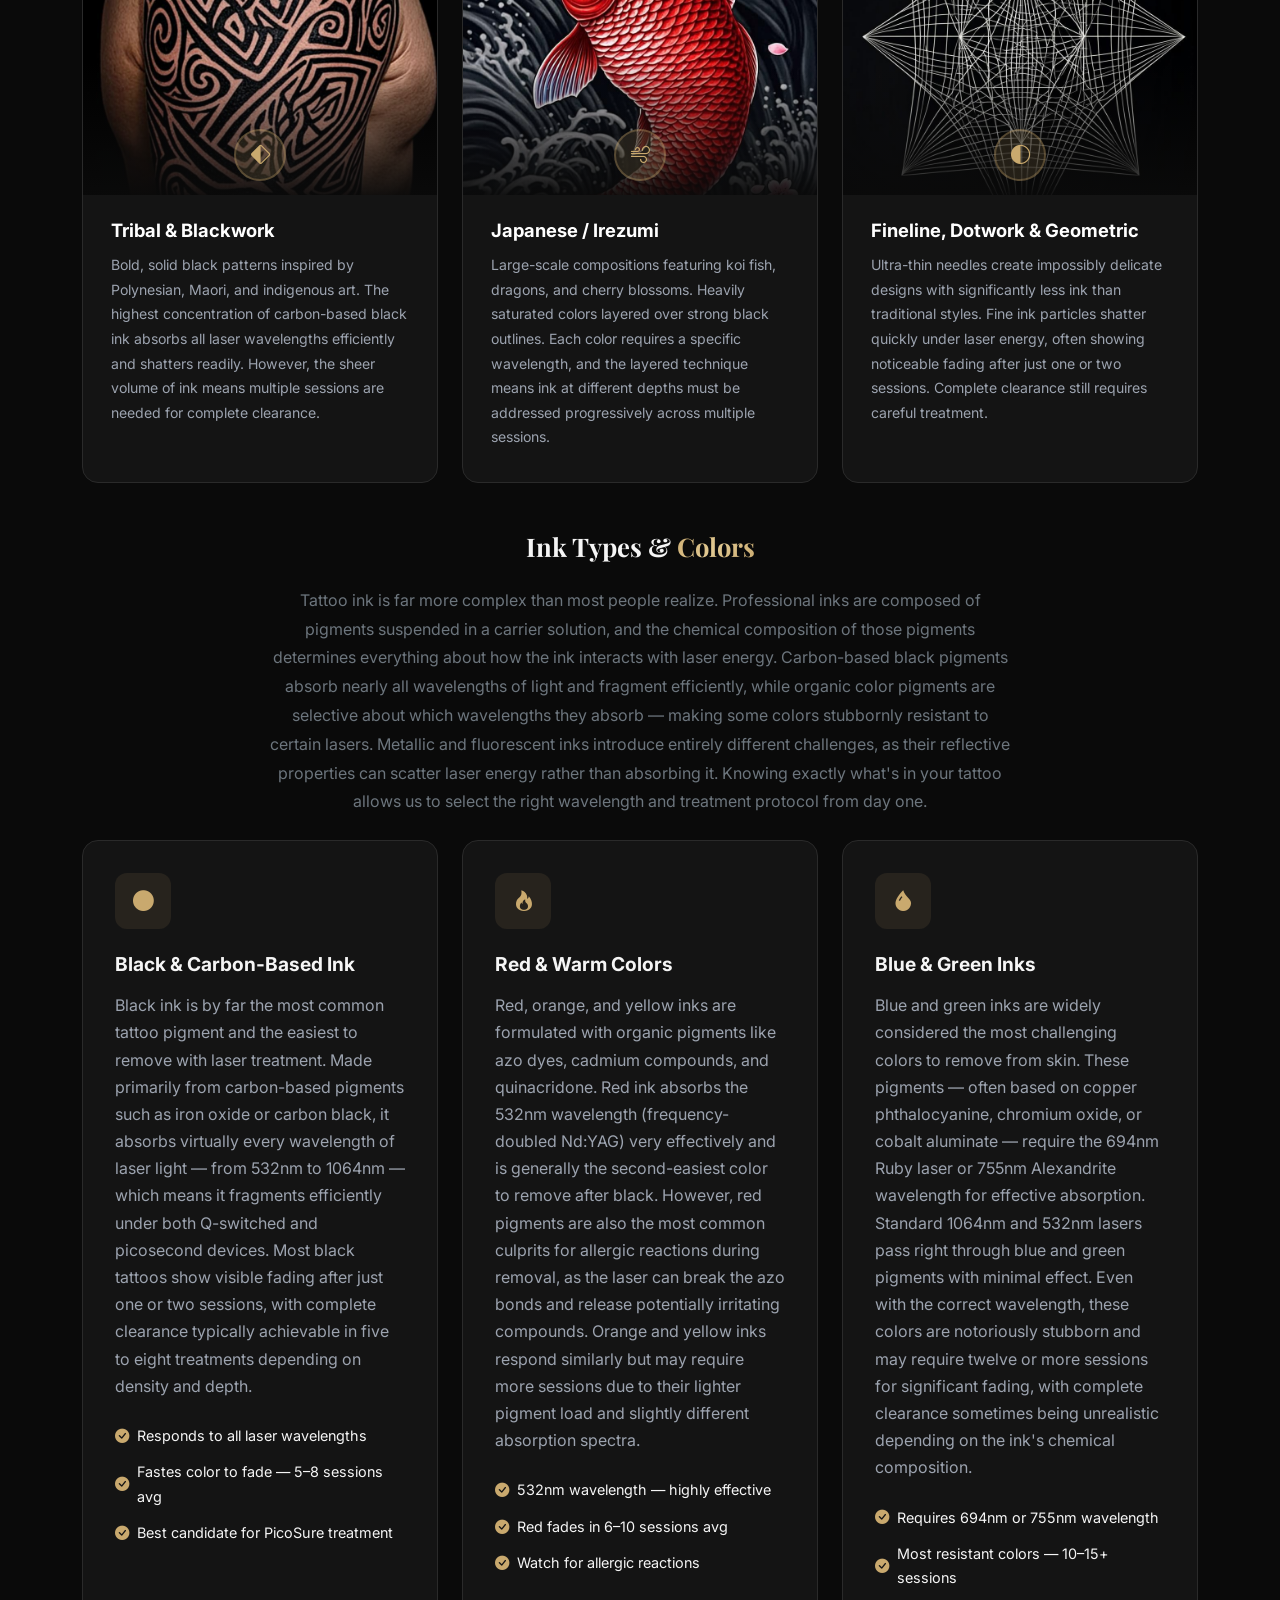
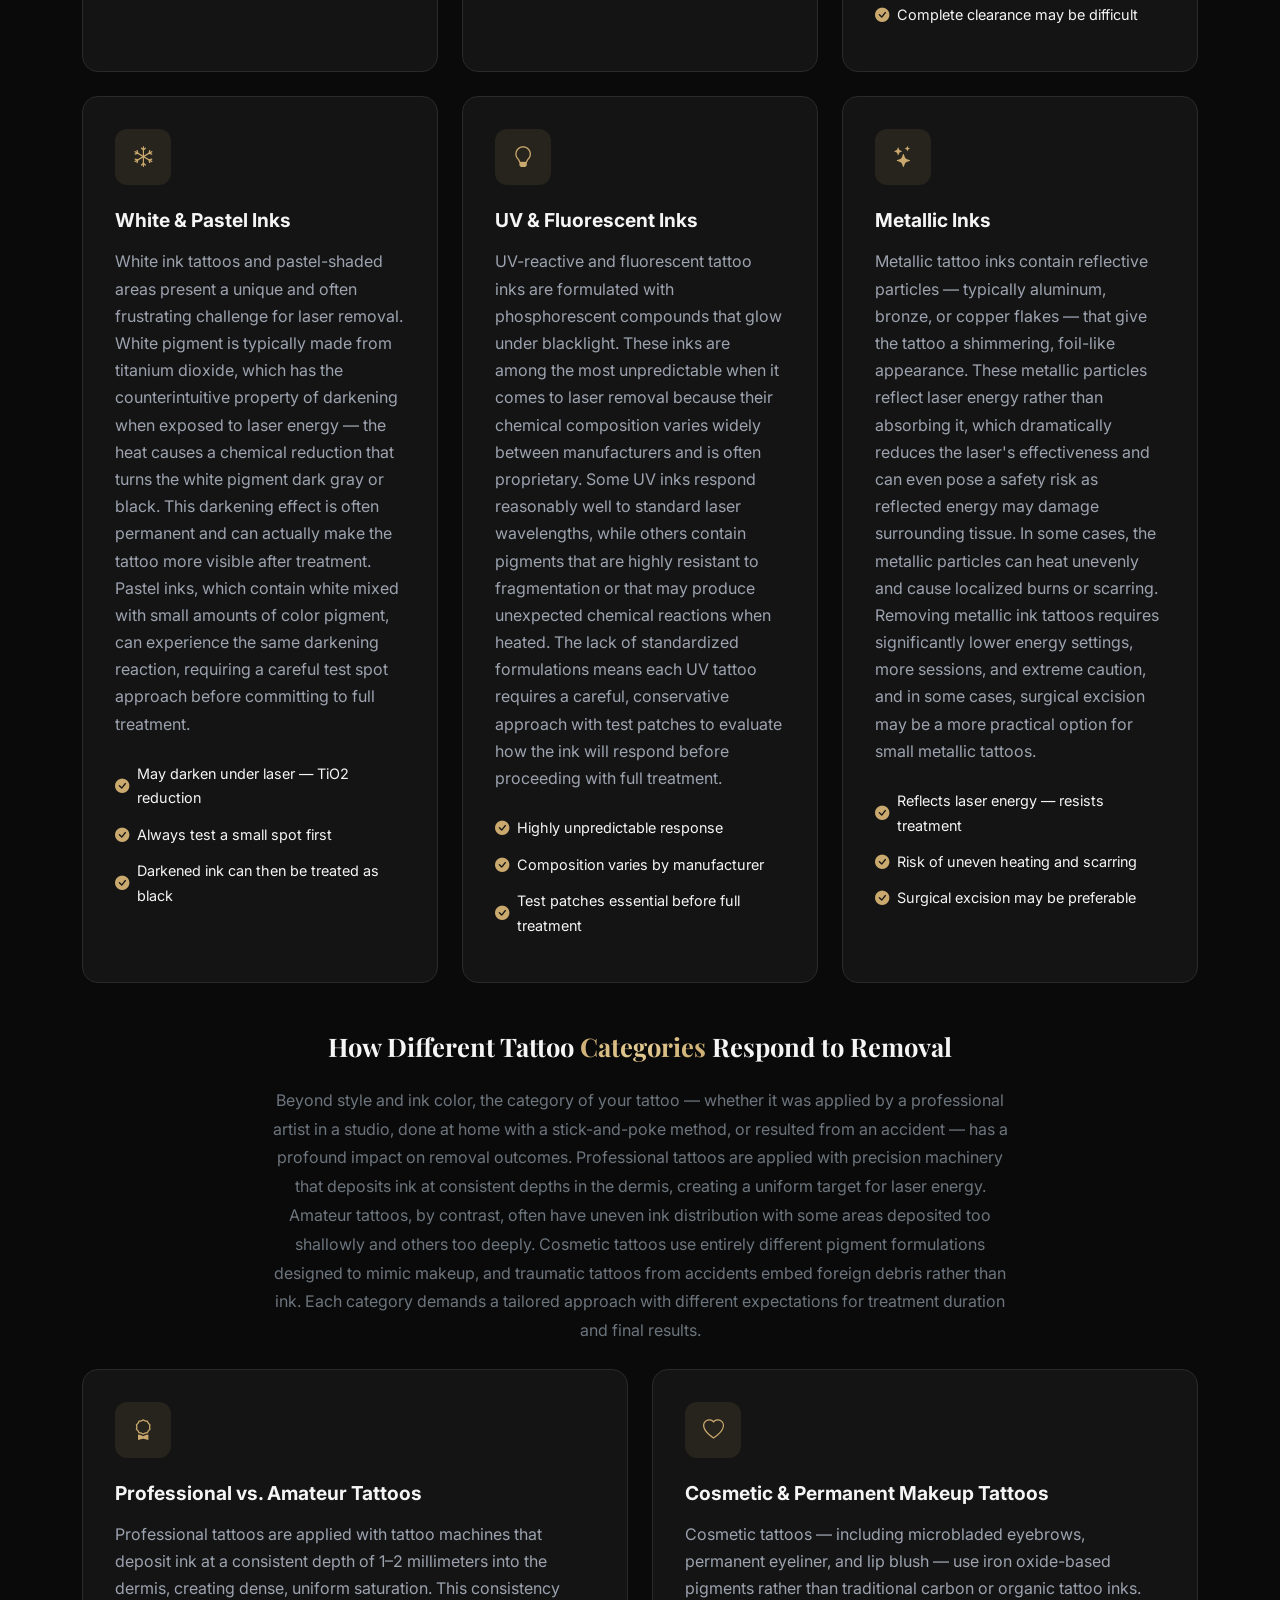
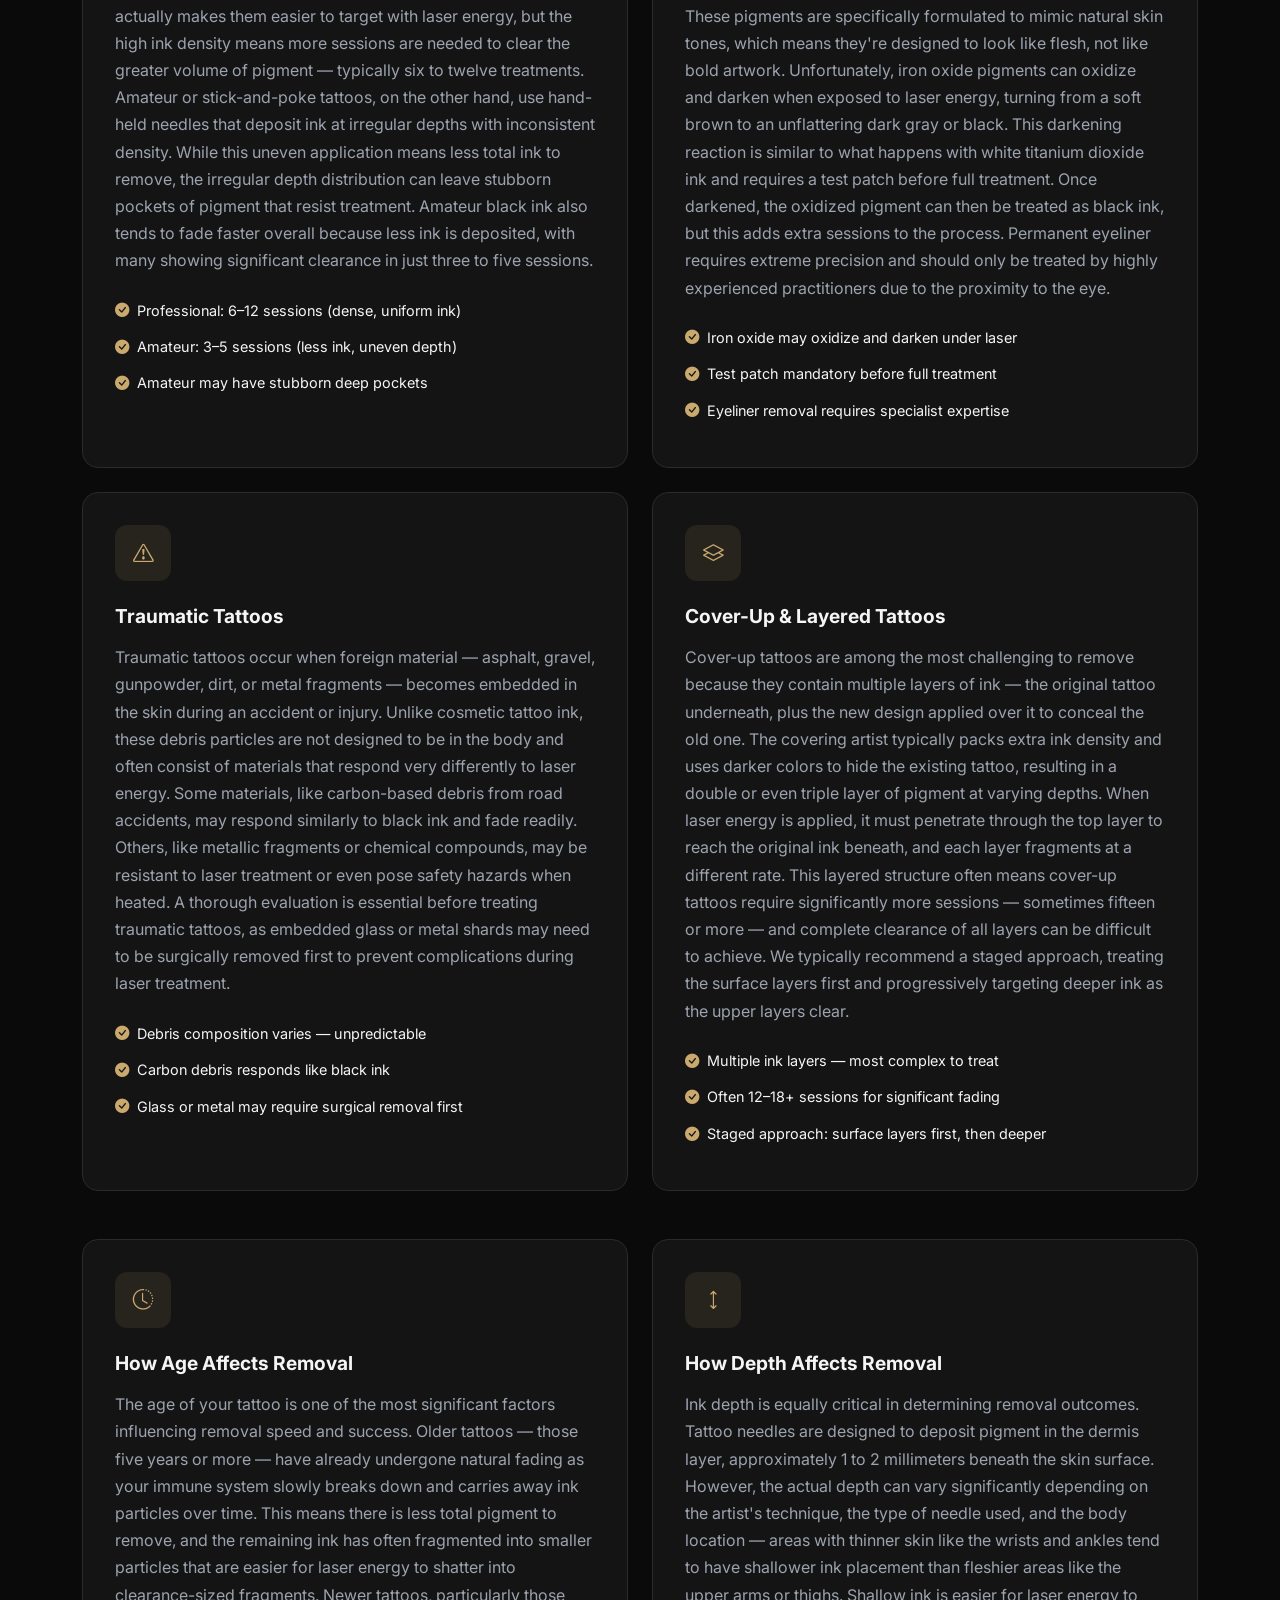
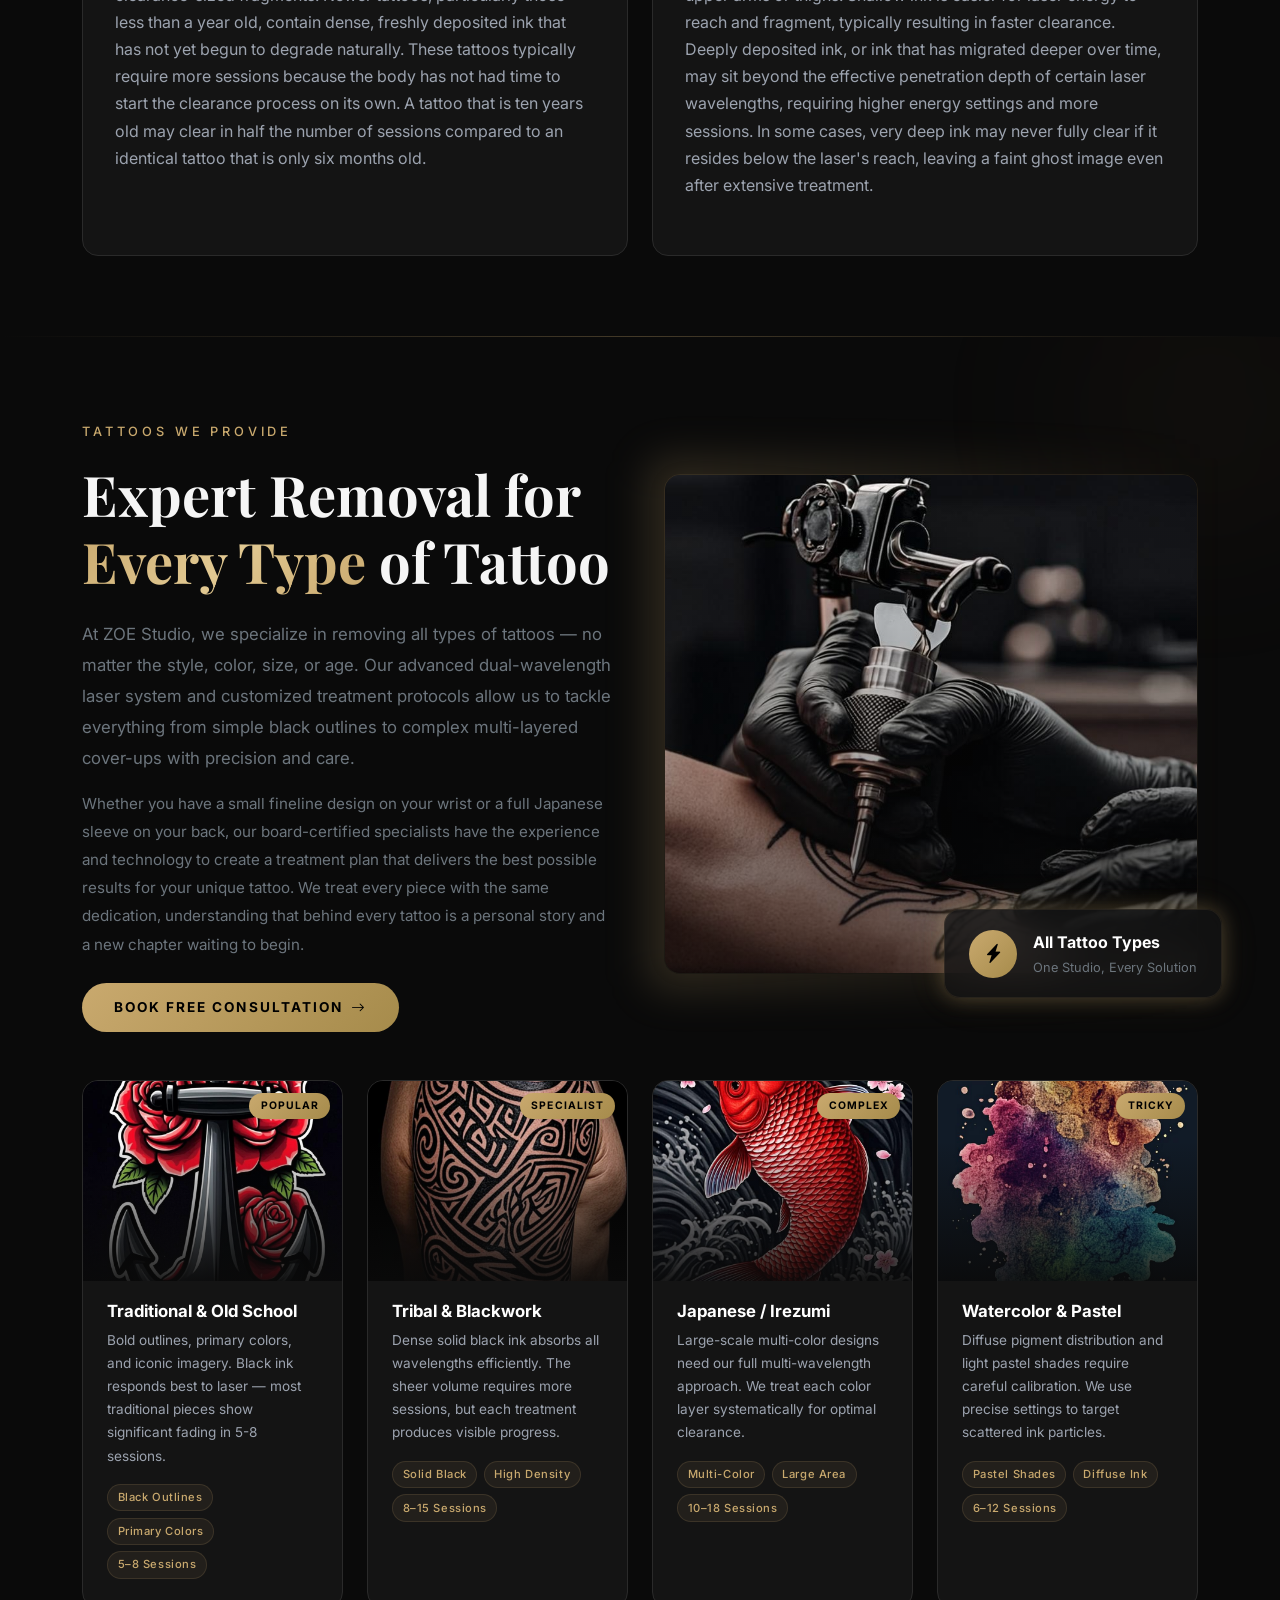
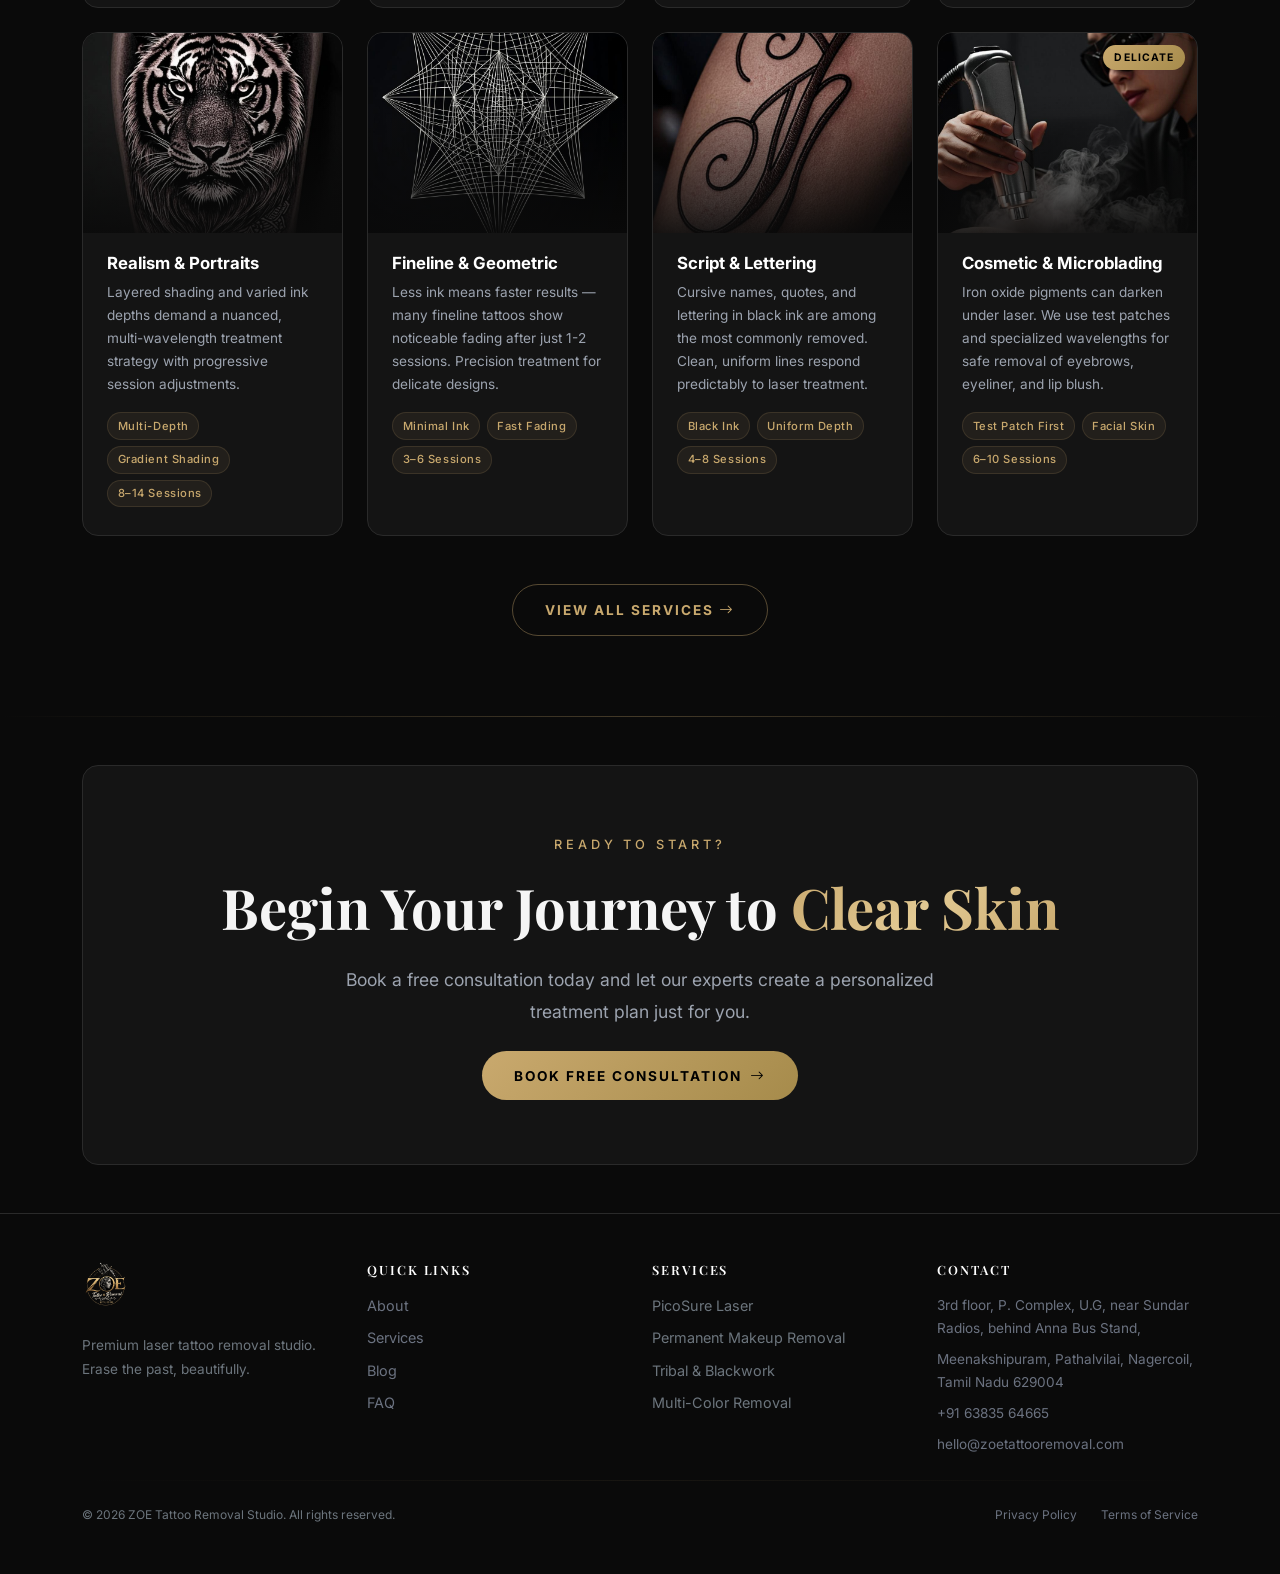
==== commit 73dd7b18: "Add sitemao" ====
--- a/index.html
+++ b/index.html
@@ -5,9 +5,10 @@
   <meta name="viewport" content="width=device-width, initial-scale=1.0">
   <title>ZOE Tattoo & Removal Studio | Premium Laser Tattoo & Removal</title>
   <meta name="description" content="ZOE Tattoo Removal Studio offers state-of-the-art laser tattoo removal with advanced technology, expert practitioners, and a luxurious experience.">
+  <meta name="keywords" content="ZOE Tattoo Studio, tattoo studio, custom tattoo, tattoo artist, professional tattoo studio, laser tattoo removal, tattoo removal studio, tattoo design, safe tattooing, premium tattoo studio">
 
   <!-- Favicon -->
-  <link rel="icon" type="image/png" href="images/Zoe%20logo%20png.png">
+  <link rel="icon" type="image/png" href="favicon.png">
 
   <!-- Google Fonts -->
   <link rel="preconnect" href="https://fonts.googleapis.com">
@@ -108,7 +109,7 @@
       <div class="row align-items-center g-5">
         <div class="col-lg-6 fade-in-up">
           <div class="about-img-wrapper">
-            <img src="images/about-studio.png" alt="ZOE Studio Interior">
+            <img src="images\zoe studio.png" alt="ZOE Studio Interior">
             <div class="about-img-overlay"></div>
             <div class="about-badge d-flex align-items-center gap-3">
               <div class="brand-logo" style="width:48px;height:48px;font-size:1.2rem;">
@@ -939,170 +940,6 @@
     </div>
   </section>
 
-  <!-- ========== LATEST NEWS ========== -->
-  <hr class="section-divider">
-  <section class="py-5" style="padding-top:5rem!important; padding-bottom:5rem!important; position:relative;">
-    <div class="container">
-      <div class="text-center mb-5 fade-in-up">
-        <span class="section-label">Latest News</span>
-        <h2 class="section-title">Tattoo Removal <span class="gold-gradient-text">Insights &amp; Updates</span></h2>
-        <p class="section-subtitle">Stay informed with the latest developments, research breakthroughs, and industry trends in laser tattoo removal technology.</p>
-      </div>
-
-      <div class="row g-4">
-        <!-- News Card 1 -->
-        <div class="col-md-6 col-lg-4 fade-in-up">
-          <article class="h-100" style="background:var(--dark-card); border:1px solid var(--dark-border); border-radius:1rem; overflow:hidden; transition:all 0.5s ease;">
-            <div style="position:relative; overflow:hidden;">
-              <img src="images/before-after.png" alt="PicoSure Pro announcement" style="width:100%; height:220px; object-fit:cover; transition:transform 0.5s ease;" onmouseover="this.style.transform='scale(1.05)'" onmouseout="this.style.transform='scale(1)'">
-              <div style="position:absolute; top:16px; left:16px;">
-                <span style="background:linear-gradient(135deg, var(--gold), var(--gold-dark)); color:#000; font-size:0.7rem; font-weight:700; letter-spacing:0.1em; text-transform:uppercase; padding:0.3rem 0.8rem; border-radius:50px;">Technology</span>
-              </div>
-            </div>
-            <div style="padding:1.5rem;">
-              <div class="d-flex align-items-center gap-2 mb-3">
-                <i class="bi bi-calendar3 text-gold" style="font-size:0.8rem;"></i>
-                <span class="text-secondary" style="font-size:0.8rem;">May 28, 2026</span>
-                <span class="text-secondary" style="font-size:0.8rem;">•</span>
-                <span class="text-secondary" style="font-size:0.8rem;">5 min read</span>
-              </div>
-              <h3 class="text-white mb-3" style="font-size:1.1rem; font-weight:700; line-height:1.4;">PicoSure Pro Launches with 40% Faster Ink Clearance Rate</h3>
-              <p class="text-secondary mb-4" style="font-size:0.85rem; line-height:1.8;">Cynosure's latest PicoSure Pro device has received FDA clearance, boasting a 40% improvement in ink fragmentation speed compared to the previous generation. The new PressureWave technology delivers energy more efficiently, meaning patients can expect visibly significant fading in fewer sessions. ZOE Studio is among the first clinics in Los Angeles to adopt this breakthrough device.</p>
-              <a href="#" class="d-inline-flex align-items-center gap-2 text-gold" style="font-size:0.85rem; font-weight:600; letter-spacing:0.05em;">
-                Read More <i class="bi bi-arrow-right" style="font-size:0.8rem;"></i>
-              </a>
-            </div>
-          </article>
-        </div>
-
-        <!-- News Card 2 -->
-        <div class="col-md-6 col-lg-4 fade-in-up">
-          <article class="h-100" style="background:var(--dark-card); border:1px solid var(--dark-border); border-radius:1rem; overflow:hidden; transition:all 0.5s ease;">
-            <div style="position:relative; overflow:hidden;">
-              <img src="images/about-studio.png" alt="AI-assisted tattoo removal" style="width:100%; height:220px; object-fit:cover; transition:transform 0.5s ease;" onmouseover="this.style.transform='scale(1.05)'" onmouseout="this.style.transform='scale(1)'">
-              <div style="position:absolute; top:16px; left:16px;">
-                <span style="background:linear-gradient(135deg, var(--gold), var(--gold-dark)); color:#000; font-size:0.7rem; font-weight:700; letter-spacing:0.1em; text-transform:uppercase; padding:0.3rem 0.8rem; border-radius:50px;">Research</span>
-              </div>
-            </div>
-            <div style="padding:1.5rem;">
-              <div class="d-flex align-items-center gap-2 mb-3">
-                <i class="bi bi-calendar3 text-gold" style="font-size:0.8rem;"></i>
-                <span class="text-secondary" style="font-size:0.8rem;">May 12, 2026</span>
-                <span class="text-secondary" style="font-size:0.8rem;">•</span>
-                <span class="text-secondary" style="font-size:0.8rem;">7 min read</span>
-              </div>
-              <h3 class="text-white mb-3" style="font-size:1.1rem; font-weight:700; line-height:1.4;">AI-Assisted Skin Analysis Now Predicts Removal Outcomes with 92% Accuracy</h3>
-              <p class="text-secondary mb-4" style="font-size:0.85rem; line-height:1.8;">A groundbreaking study published in the Journal of Dermatological Science reveals that artificial intelligence algorithms can now predict tattoo removal outcomes with 92% accuracy. By analyzing factors like ink composition, skin type, and tattoo age, AI models help practitioners set realistic patient expectations and optimize treatment parameters from day one.</p>
-              <a href="#" class="d-inline-flex align-items-center gap-2 text-gold" style="font-size:0.85rem; font-weight:600; letter-spacing:0.05em;">
-                Read More <i class="bi bi-arrow-right" style="font-size:0.8rem;"></i>
-              </a>
-            </div>
-          </article>
-        </div>
-
-        <!-- News Card 3 -->
-        <div class="col-md-6 col-lg-4 fade-in-up">
-          <article class="h-100" style="background:var(--dark-card); border:1px solid var(--dark-border); border-radius:1rem; overflow:hidden; transition:all 0.5s ease;">
-            <div style="position:relative; overflow:hidden;">
-              <img src="images\Laser.png" alt="Tattoo removal industry trends" style="width:100%; height:220px; object-fit:cover; transition:transform 0.5s ease;" onmouseover="this.style.transform='scale(1.05)'" onmouseout="this.style.transform='scale(1)'">
-              <div style="position:absolute; top:16px; left:16px;">
-                <span style="background:linear-gradient(135deg, var(--gold), var(--gold-dark)); color:#000; font-size:0.7rem; font-weight:700; letter-spacing:0.1em; text-transform:uppercase; padding:0.3rem 0.8rem; border-radius:50px;">Industry</span>
-              </div>
-            </div>
-            <div style="padding:1.5rem;">
-              <div class="d-flex align-items-center gap-2 mb-3">
-                <i class="bi bi-calendar3 text-gold" style="font-size:0.8rem;"></i>
-                <span class="text-secondary" style="font-size:0.8rem;">April 30, 2026</span>
-                <span class="text-secondary" style="font-size:0.8rem;">•</span>
-                <span class="text-secondary" style="font-size:0.8rem;">4 min read</span>
-              </div>
-              <h3 class="text-white mb-3" style="font-size:1.1rem; font-weight:700; line-height:1.4;">Tattoo Removal Industry Sees 35% Growth as Laser Technology Becomes More Accessible</h3>
-              <p class="text-secondary mb-4" style="font-size:0.85rem; line-height:1.8;">The American Society for Dermatologic Surgery reports a 35% year-over-year increase in laser tattoo removal procedures across the United States. Experts attribute this surge to improved technology that makes treatments faster, less painful, and more affordable. The average cost per session has dropped 20% in the last five years while efficacy rates have climbed.</p>
-              <a href="#" class="d-inline-flex align-items-center gap-2 text-gold" style="font-size:0.85rem; font-weight:600; letter-spacing:0.05em;">
-                Read More <i class="bi bi-arrow-right" style="font-size:0.8rem;"></i>
-              </a>
-            </div>
-          </article>
-        </div>
-
-        <!-- News Card 4 -->
-        <div class="col-md-6 col-lg-4 fade-in-up">
-          <article class="h-100" style="background:var(--dark-card); border:1px solid var(--dark-border); border-radius:1rem; overflow:hidden; transition:all 0.5s ease;">
-            <div style="position:relative; overflow:hidden;">
-              <img src="images/hero-bg.png" alt="New cooling technology" style="width:100%; height:220px; object-fit:cover; transition:transform 0.5s ease;" onmouseover="this.style.transform='scale(1.05)'" onmouseout="this.style.transform='scale(1)'">
-              <div style="position:absolute; top:16px; left:16px;">
-                <span style="background:linear-gradient(135deg, var(--gold), var(--gold-dark)); color:#000; font-size:0.7rem; font-weight:700; letter-spacing:0.1em; text-transform:uppercase; padding:0.3rem 0.8rem; border-radius:50px;">Innovation</span>
-              </div>
-            </div>
-            <div style="padding:1.5rem;">
-              <div class="d-flex align-items-center gap-2 mb-3">
-                <i class="bi bi-calendar3 text-gold" style="font-size:0.8rem;"></i>
-                <span class="text-secondary" style="font-size:0.8rem;">April 15, 2026</span>
-                <span class="text-secondary" style="font-size:0.8rem;">•</span>
-                <span class="text-secondary" style="font-size:0.8rem;">6 min read</span>
-              </div>
-              <h3 class="text-white mb-3" style="font-size:1.1rem; font-weight:700; line-height:1.4;">Next-Gen Cryo-Cooling Systems Reduce Treatment Discomfort by Up to 70%</h3>
-              <p class="text-secondary mb-4" style="font-size:0.85rem; line-height:1.8;">Zimmer MedizinSysteme's new Cryo 7 device uses advanced cold air technology to numb the skin surface during laser treatments, reducing perceived pain by up to 70% compared to traditional cooling gels. This breakthrough allows practitioners to use higher energy settings safely, resulting in more effective ink shattering per session and shorter overall treatment timelines.</p>
-              <a href="#" class="d-inline-flex align-items-center gap-2 text-gold" style="font-size:0.85rem; font-weight:600; letter-spacing:0.05em;">
-                Read More <i class="bi bi-arrow-right" style="font-size:0.8rem;"></i>
-              </a>
-            </div>
-          </article>
-        </div>
-
-        <!-- News Card 5 -->
-        <div class="col-md-6 col-lg-4 fade-in-up">
-          <article class="h-100" style="background:var(--dark-card); border:1px solid var(--dark-border); border-radius:1rem; overflow:hidden; transition:all 0.5s ease;">
-            <div style="position:relative; overflow:hidden;">
-              <img src="images\blog-tattoo-studio.png" alt="Tattoo regret statistics" style="width:100%; height:220px; object-fit:cover; transition:transform 0.5s ease;" onmouseover="this.style.transform='scale(1.05)'" onmouseout="this.style.transform='scale(1)'">
-              <div style="position:absolute; top:16px; left:16px;">
-                <span style="background:linear-gradient(135deg, var(--gold), var(--gold-dark)); color:#000; font-size:0.7rem; font-weight:700; letter-spacing:0.1em; text-transform:uppercase; padding:0.3rem 0.8rem; border-radius:50px;">Statistics</span>
-              </div>
-            </div>
-            <div style="padding:1.5rem;">
-              <div class="d-flex align-items-center gap-2 mb-3">
-                <i class="bi bi-calendar3 text-gold" style="font-size:0.8rem;"></i>
-                <span class="text-secondary" style="font-size:0.8rem;">March 22, 2026</span>
-                <span class="text-secondary" style="font-size:0.8rem;">•</span>
-                <span class="text-secondary" style="font-size:0.8rem;">3 min read</span>
-              </div>
-              <h3 class="text-white mb-3" style="font-size:1.1rem; font-weight:700; line-height:1.4;">Survey: 1 in 4 Tattooed Americans Now Considering Removal, Up from 1 in 6</h3>
-              <p class="text-secondary mb-4" style="font-size:0.85rem; line-height:1.8;">A new Pew Research survey shows that 25% of tattooed Americans are now considering removal — a significant increase from 17% just three years ago. The top reasons cited include career advancement concerns, changed personal taste, and the desire for newer, different artwork. The data underscores the growing cultural acceptance of tattoo removal as a routine cosmetic procedure.</p>
-              <a href="#" class="d-inline-flex align-items-center gap-2 text-gold" style="font-size:0.85rem; font-weight:600; letter-spacing:0.05em;">
-                Read More <i class="bi bi-arrow-right" style="font-size:0.8rem;"></i>
-              </a>
-            </div>
-          </article>
-        </div>
-
-        <!-- News Card 6 -->
-        <div class="col-md-6 col-lg-4 fade-in-up">
-          <article class="h-100" style="background:var(--dark-card); border:1px solid var(--dark-border); border-radius:1rem; overflow:hidden; transition:all 0.5s ease;">
-            <div style="position:relative; overflow:hidden;">
-              <img src="images\Removal.png" alt="Cosmetic tattoo removal" style="width:100%; height:220px; object-fit:cover; transition:transform 0.5s ease;" onmouseover="this.style.transform='scale(1.05)'" onmouseout="this.style.transform='scale(1)'">
-              <div style="position:absolute; top:16px; left:16px;">
-                <span style="background:linear-gradient(135deg, var(--gold), var(--gold-dark)); color:#000; font-size:0.7rem; font-weight:700; letter-spacing:0.1em; text-transform:uppercase; padding:0.3rem 0.8rem; border-radius:50px;">Health</span>
-              </div>
-            </div>
-            <div style="padding:1.5rem;">
-              <div class="d-flex align-items-center gap-2 mb-3">
-                <i class="bi bi-calendar3 text-gold" style="font-size:0.8rem;"></i>
-                <span class="text-secondary" style="font-size:0.8rem;">March 5, 2026</span>
-                <span class="text-secondary" style="font-size:0.8rem;">•</span>
-                <span class="text-secondary" style="font-size:0.8rem;">5 min read</span>
-              </div>
-              <h3 class="text-white mb-3" style="font-size:1.1rem; font-weight:700; line-height:1.4;">FDA Issues New Safety Guidelines for Cosmetic Tattoo Removal on Facial Skin</h3>
-              <p class="text-secondary mb-4" style="font-size:0.85rem; line-height:1.8;">The FDA has released updated safety guidelines specifically addressing the removal of cosmetic tattoos, including permanent makeup on eyebrows, lips, and eyeliner. The new recommendations emphasize lower energy settings, mandatory patch testing, and the use of specific wavelengths to prevent paradoxical darkening of iron oxide pigments commonly found in cosmetic inks.</p>
-              <a href="#" class="d-inline-flex align-items-center gap-2 text-gold" style="font-size:0.85rem; font-weight:600; letter-spacing:0.05em;">
-                Read More <i class="bi bi-arrow-right" style="font-size:0.8rem;"></i>
-              </a>
-            </div>
-          </article>
-        </div>
-      </div>
-    </div>
-  </section>
-
   <!-- ========== CTA SECTION ========== -->
   <hr class="section-divider">
   <section class="py-5" style="padding:5rem 0;">
--- a/css/style.css
+++ b/css/style.css
@@ -545,6 +545,60 @@
 .service-card .feature-check span {
   color: var(--text-primary);
   font-size: 0.9rem;
+}
+
+/* Service Card Image Styles */
+.service-card-img-wrapper {
+  position: relative;
+  border-radius: 0.75rem;
+  overflow: hidden;
+  margin-bottom: 1.5rem;
+  height: 220px;
+  z-index: 2;
+}
+
+.service-card-img {
+  width: 100%;
+  height: 100%;
+  object-fit: cover;
+  transition: transform 0.6s cubic-bezier(0.16, 1, 0.3, 1);
+}
+
+.service-card:hover .service-card-img {
+  transform: scale(1.06);
+}
+
+.service-card-img-overlay {
+  position: absolute;
+  inset: 0;
+  background: linear-gradient(to top, rgba(20, 20, 20, 0.8) 0%, rgba(20, 20, 20, 0.2) 60%, transparent 100%);
+  pointer-events: none;
+}
+
+.service-card-icon-badge {
+  position: absolute;
+  bottom: 1rem;
+  left: 1rem;
+  width: 44px;
+  height: 44px;
+  border-radius: 0.5rem;
+  background: rgba(10, 10, 10, 0.75);
+  backdrop-filter: blur(10px);
+  -webkit-backdrop-filter: blur(10px);
+  border: 1px solid rgba(201, 169, 110, 0.2);
+  display: flex;
+  align-items: center;
+  justify-content: center;
+  color: var(--gold);
+  z-index: 3;
+  transition: all 0.3s ease;
+}
+
+.service-card:hover .service-card-icon-badge {
+  background: var(--gold);
+  color: #000;
+  border-color: var(--gold);
+  box-shadow: 0 4px 15px rgba(201, 169, 110, 0.4);
 }
 
 /* ============================================
